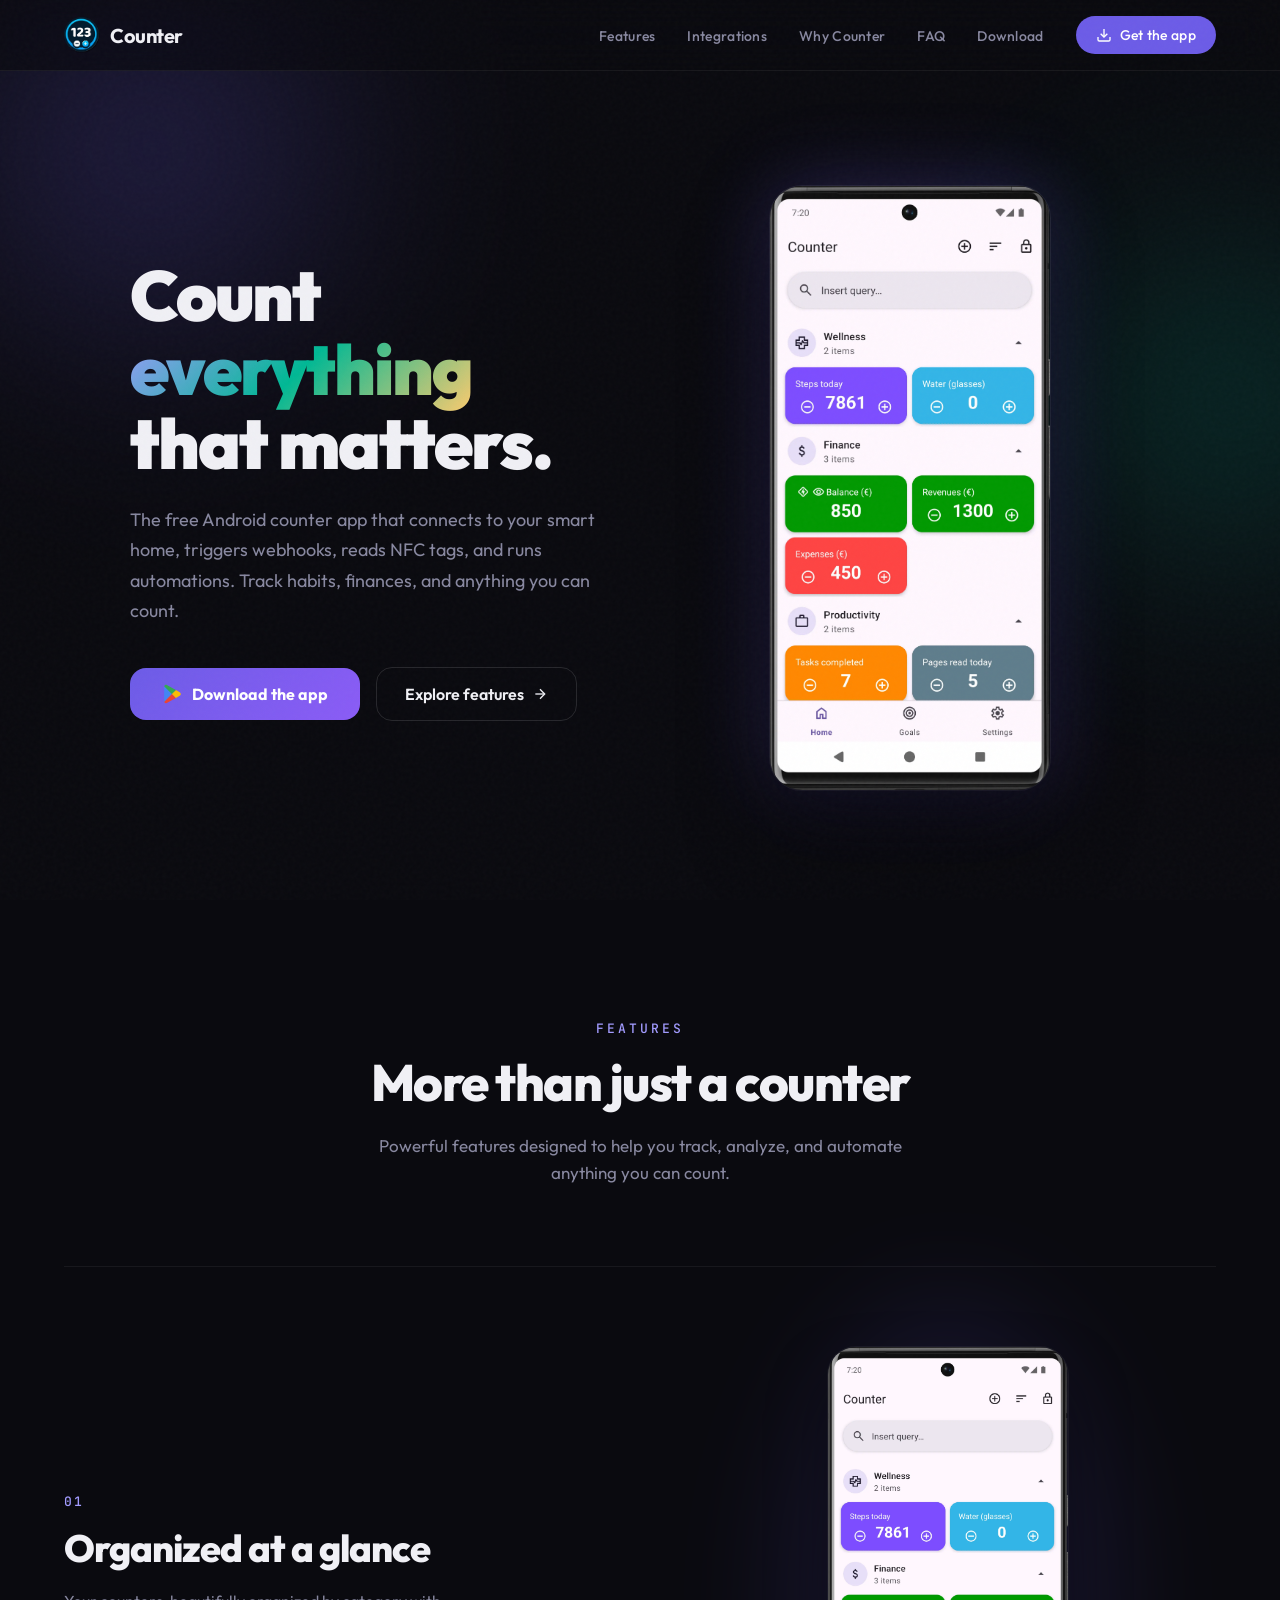
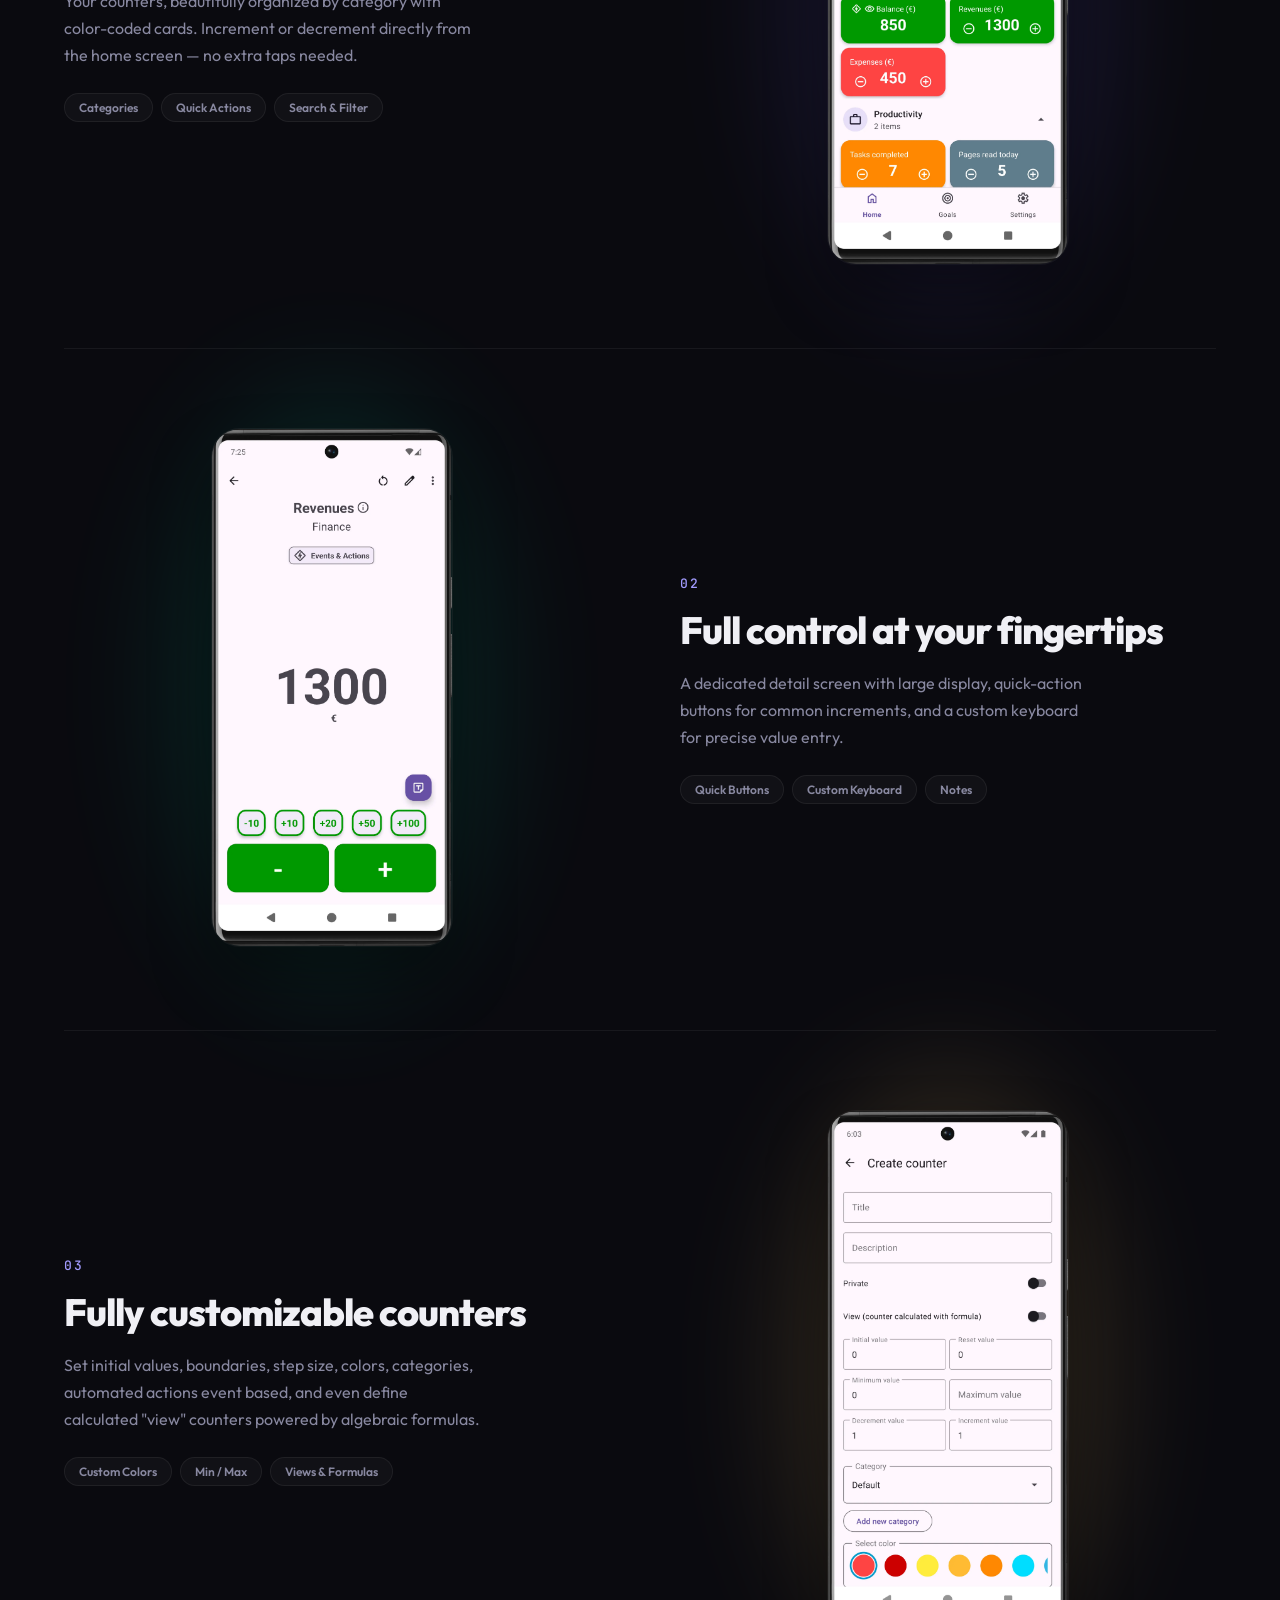
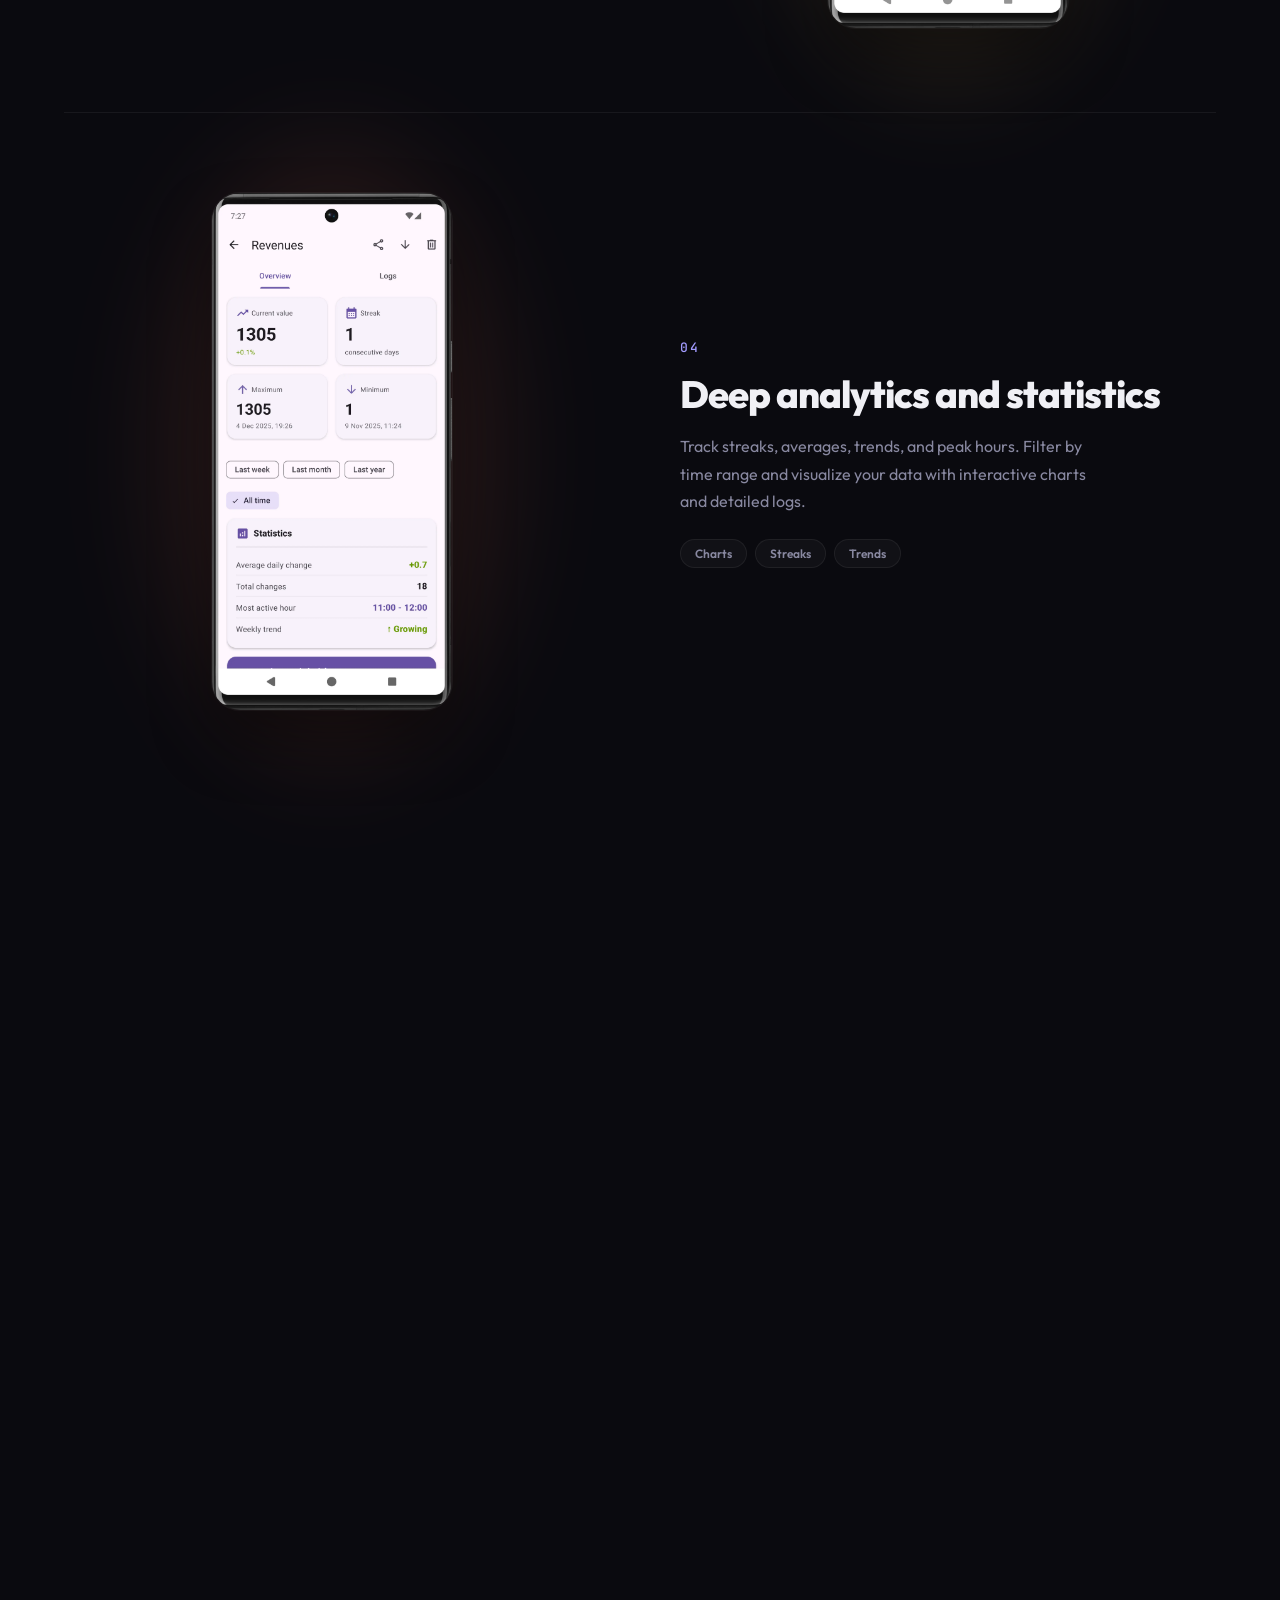
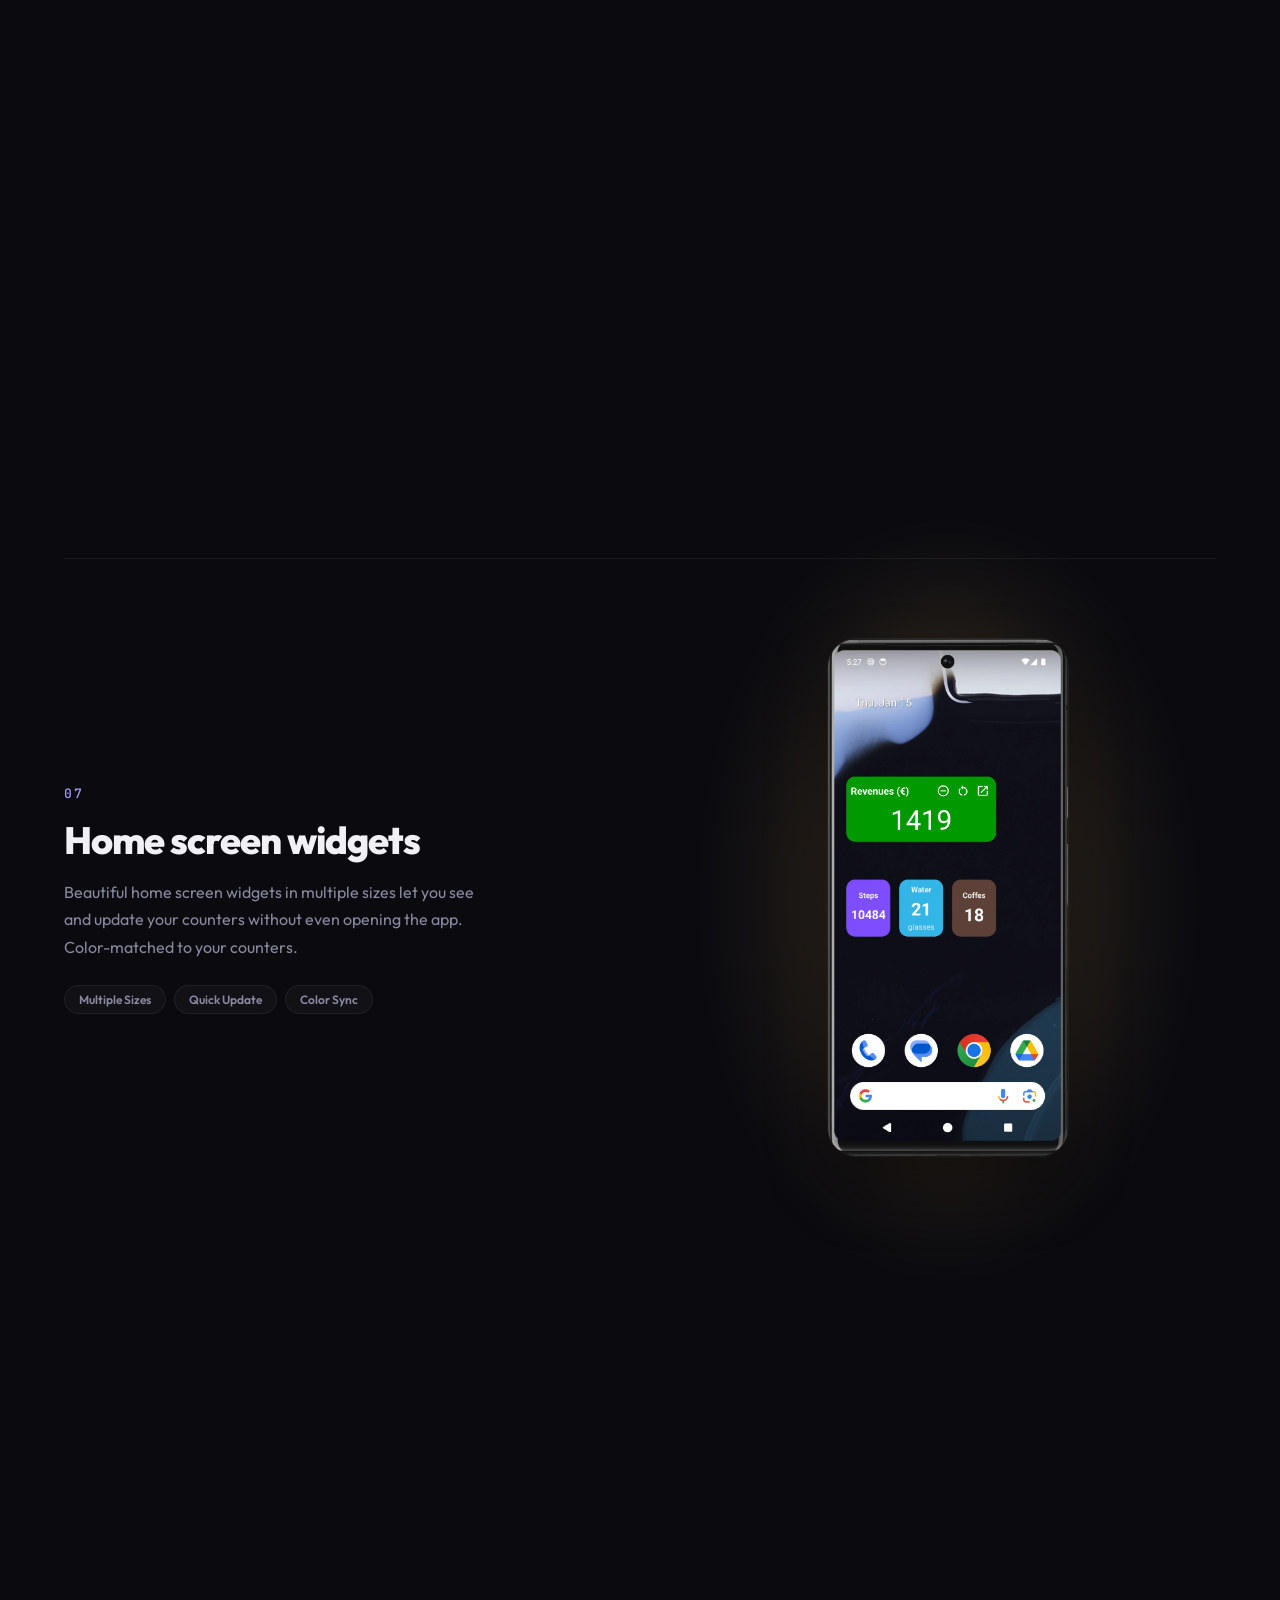
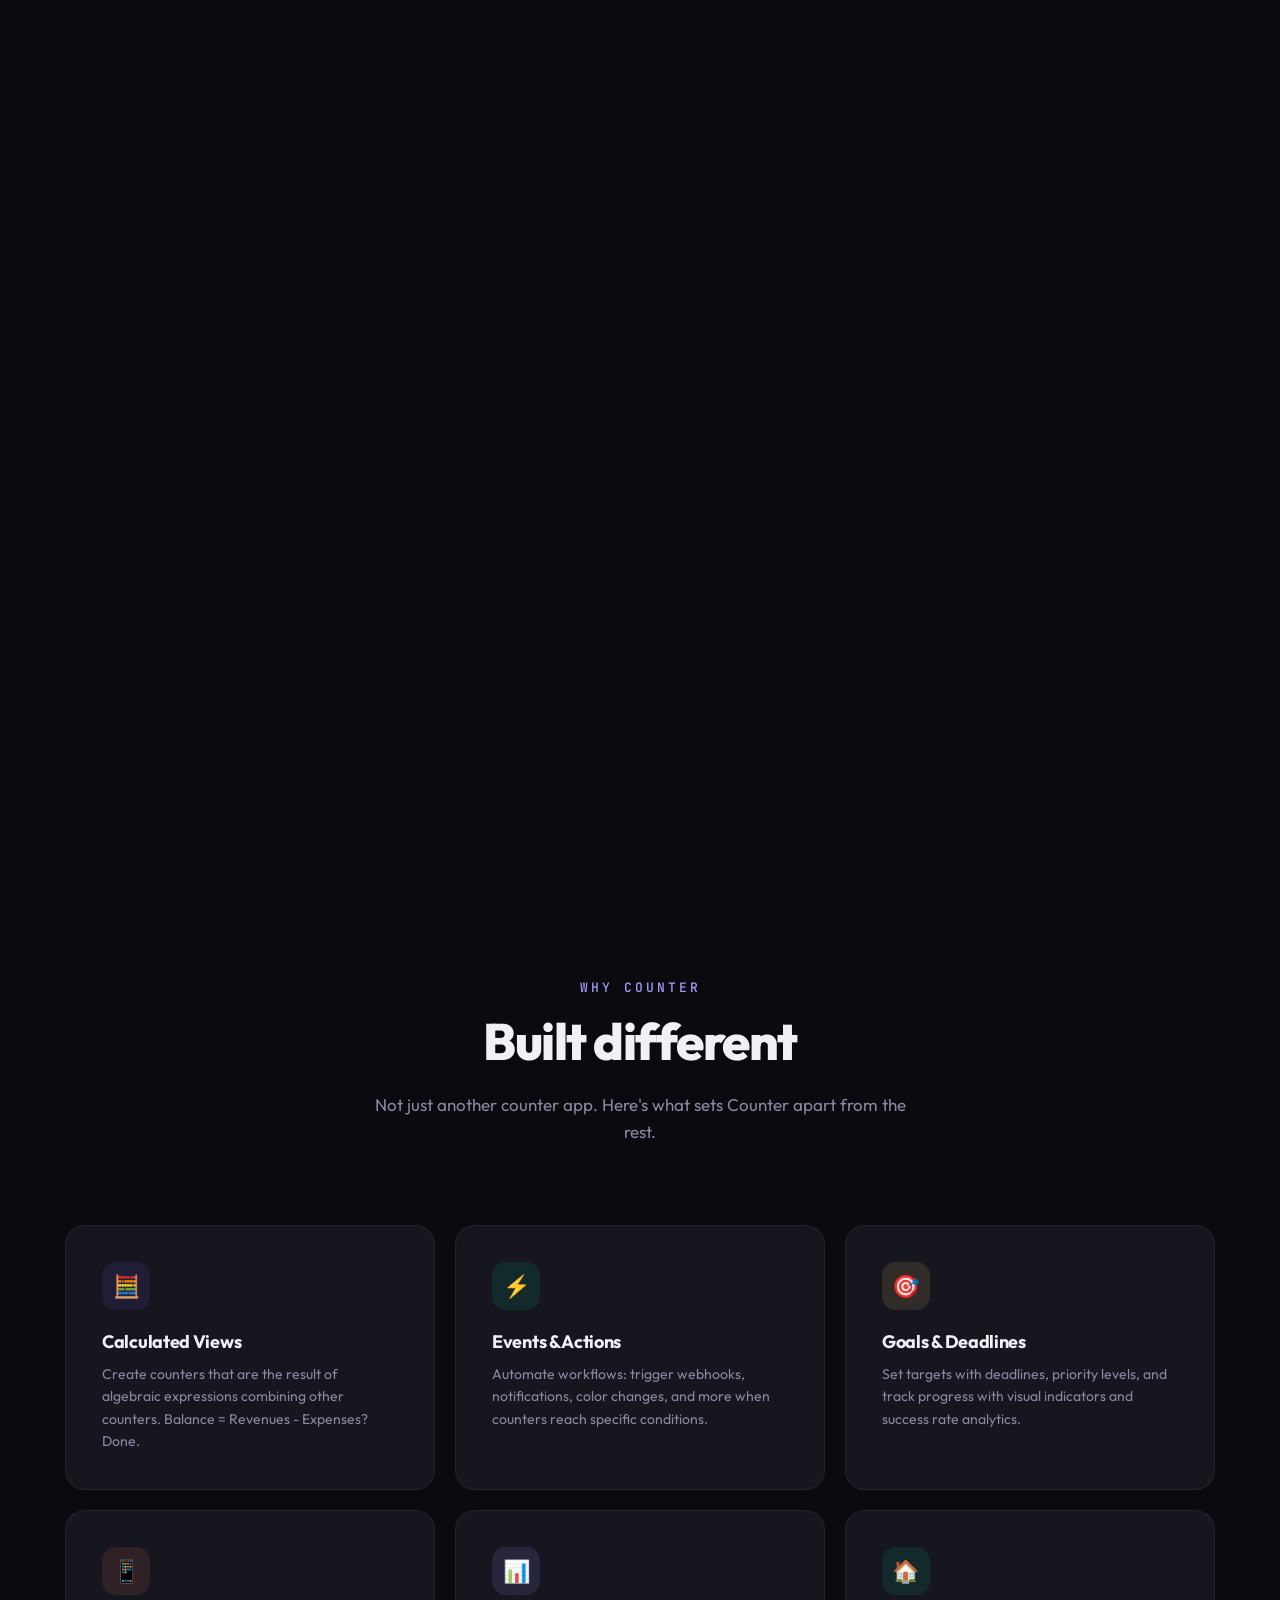
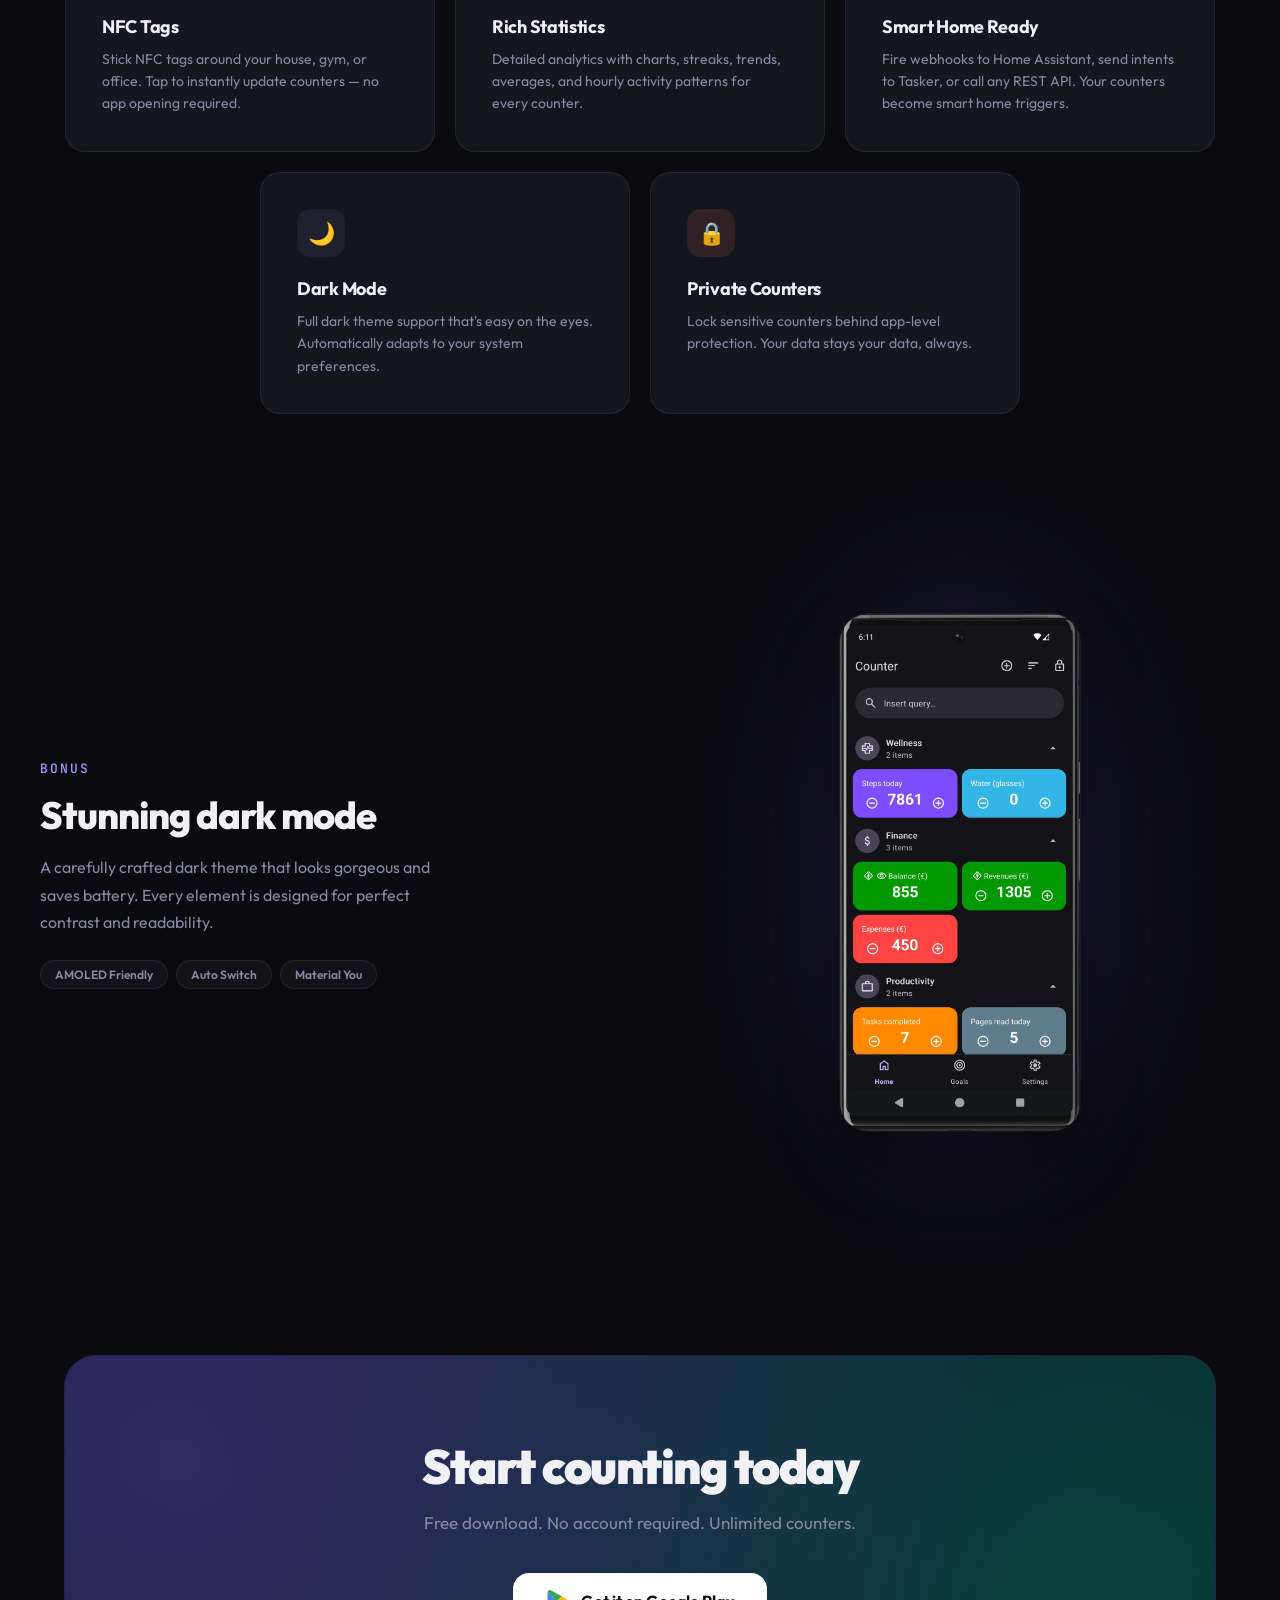
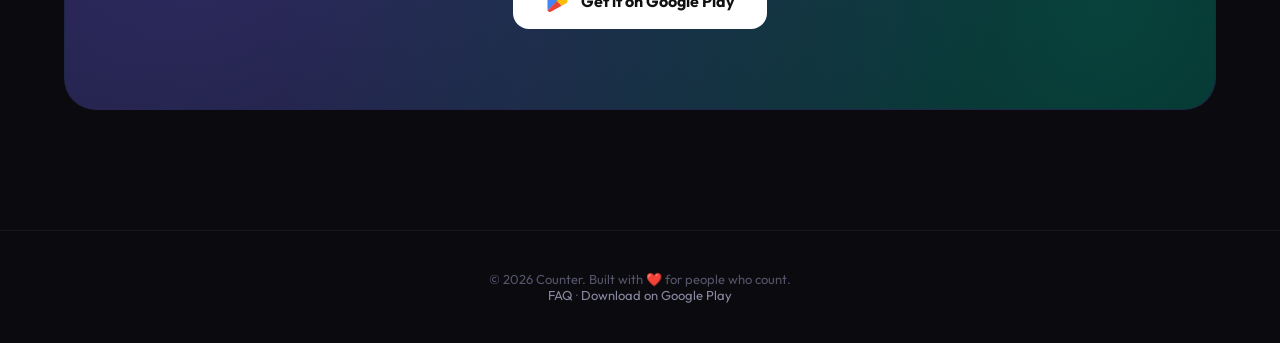
==== index.html @ 571ee19a "Ottimizzazione SEO sito" ====
<!DOCTYPE html>
<html lang="en">
<head>
<meta charset="UTF-8">
<meta name="viewport" content="width=device-width, initial-scale=1.0">
<meta name="robots" content="index, follow, max-image-preview:large">
<meta name="theme-color" content="#0a0a0f">
<meta name="author" content="CounterAutomate">
<title>Counter App — Track Habits, Goals & Finances with Smart Automations | Android</title>
<meta name="description" content="Free Android counter app (tally counter) with webhooks, NFC tags, Tasker integration, Home Assistant support, automated actions, calculated views, goal tracking, and statistics. Track habits, finances, and anything you can count.">
<meta name="keywords" content="counter app, tally counter, habit tracker, goal tracker android, counter with automations, webhook counter, NFC counter, tasker counter, home assistant counter, calculated counter, android widget counter, free counter app, smart home counter">

<!-- Canonical URL — SOSTITUISCI con il tuo URL reale -->
<link rel="canonical" href="https://counterautomate.com/">

<!-- Open Graph (WhatsApp, Facebook, LinkedIn) -->
<meta property="og:type" content="website">
<meta property="og:title" content="Counter — Track Everything That Matters">
<meta property="og:description" content="The smartest free counter app for Android. Automate actions, track goals, analyze trends, and manage counters with calculated views and widgets.">
<meta property="og:image" content="https://counterautomate.com/img/og-image.webp">
<meta property="og:image:width" content="1024">
<meta property="og:image:height" content="500">
<meta property="og:image:alt" content="Counter app screens showing counters, automations, and statistics on Android">
<meta property="og:url" content="https://counterautomate.com/">
<meta property="og:site_name" content="Counter App">

<!-- Twitter Card -->
<meta name="twitter:card" content="summary_large_image">
<meta name="twitter:title" content="Counter — Track Everything That Matters">
<meta name="twitter:description" content="Free Android counter app with automations, goals, statistics, webhooks, and home screen widgets.">
<meta name="twitter:image" content="https://counterautomate.com/img/og-image.webp">
<meta name="twitter:image:alt" content="Counter app screens showing counters, automations, and statistics on Android">

<!-- JSON-LD Structured Data -->
<script type="application/ld+json">
{
  "@context": "https://schema.org",
  "@type": "SoftwareApplication",
  "name": "Counter",
  "operatingSystem": "Android",
  "applicationCategory": "UtilitiesApplication",
  "offers": {
    "@type": "Offer",
    "price": "0",
    "priceCurrency": "EUR"
  },
  "description": "Smart counter app for Android with automated actions, calculated views, goal tracking, statistics, webhooks, and home screen widgets.",
  "url": "https://counterautomate.com/",
  "downloadUrl": "https://play.google.com/store/apps/details?id=com.zipangulu.counter",
  "screenshot": "https://counterautomate.com/img/home.webp",
  "featureList": "Automated Events & Actions, Calculated Counter Views, Goal Tracking, Statistics & Charts, Home Screen Widgets, Dark Mode, Webhooks, Categories",
  "publisher": { "@id": "https://counterautomate.com/#organization" },
  "aggregateRating": {
    "@type": "AggregateRating",
    "ratingValue": "3.8",
    "ratingCount": "23",
    "bestRating": "5",
    "worstRating": "1"
  }
}
</script>

<!-- JSON-LD: Organization & WebSite -->
<script type="application/ld+json">
{
  "@context": "https://schema.org",
  "@graph": [
    {
      "@type": "Organization",
      "@id": "https://counterautomate.com/#organization",
      "name": "CounterAutomate",
      "url": "https://counterautomate.com/",
      "logo": "https://counterautomate.com/img/logo.webp",
      "sameAs": "https://play.google.com/store/apps/details?id=com.zipangulu.counter"
    },
    {
      "@type": "WebSite",
      "@id": "https://counterautomate.com/#website",
      "url": "https://counterautomate.com/",
      "name": "Counter — Smart Counter App for Android",
      "publisher": { "@id": "https://counterautomate.com/#organization" }
    }
  ]
}
</script>

<link rel="icon" type="image/png" sizes="32x32" href="img/logo.webp">
<link rel="apple-touch-icon" href="img/logo.webp">
<link rel="preconnect" href="https://fonts.googleapis.com">
<link rel="preconnect" href="https://fonts.gstatic.com" crossorigin>
<link href="https://fonts.googleapis.com/css2?family=Outfit:wght@300;400;500;600;700;800;900&family=JetBrains+Mono:wght@400;500&display=swap" rel="stylesheet">
<style>
/* ===== RESET & VARIABLES ===== */
*, *::before, *::after { margin: 0; padding: 0; box-sizing: border-box; }

:root {
  --bg-primary: #0a0a0f;
  --bg-secondary: #111118;
  --bg-card: #16161f;
  --bg-card-hover: #1c1c28;
  --accent: #6C5CE7;
  --accent-light: #a29bfe;
  --accent-glow: rgba(108, 92, 231, 0.3);
  --green: #00b894;
  --green-glow: rgba(0, 184, 148, 0.25);
  --orange: #fdcb6e;
  --red: #e17055;
  --text-primary: #f0f0f5;
  --text-secondary: #8888a0;
  --text-muted: #55556a;
  --border: rgba(255,255,255,0.06);
  --radius: 20px;
  --radius-sm: 12px;
  --font: 'Outfit', sans-serif;
  --mono: 'JetBrains Mono', monospace;
}

html { scroll-behavior: smooth; }

body {
  font-family: var(--font);
  background: var(--bg-primary);
  color: var(--text-primary);
  overflow-x: hidden;
  -webkit-font-smoothing: antialiased;
}

/* ===== NOISE OVERLAY ===== */
body::before {
  content: '';
  position: fixed;
  inset: 0;
  z-index: 9999;
  pointer-events: none;
  opacity: 0.025;
  background-image: url("data:image/svg+xml,%3Csvg viewBox='0 0 256 256' xmlns='http://www.w3.org/2000/svg'%3E%3Cfilter id='noise'%3E%3CfeTurbulence type='fractalNoise' baseFrequency='0.9' numOctaves='4' stitchTiles='stitch'/%3E%3C/filter%3E%3Crect width='100%25' height='100%25' filter='url(%23noise)'/%3E%3C/svg%3E");
}

/* ===== UTILITY ===== */
.container {
  max-width: 1200px;
  margin: 0 auto;
  padding: 0 24px;
}

/* ===== ANIMATED GRADIENT ORB ===== */
.orb {
  position: absolute;
  border-radius: 50%;
  filter: blur(120px);
  opacity: 0.4;
  pointer-events: none;
  animation: orbFloat 12s ease-in-out infinite;
}

.orb-1 {
  width: 500px; height: 500px;
  background: radial-gradient(circle, var(--accent) 0%, transparent 70%);
  top: -100px; left: -100px;
}

.orb-2 {
  width: 400px; height: 400px;
  background: radial-gradient(circle, var(--green) 0%, transparent 70%);
  top: 200px; right: -150px;
  animation-delay: -4s;
}

.orb-3 {
  width: 350px; height: 350px;
  background: radial-gradient(circle, var(--orange) 0%, transparent 70%);
  bottom: -100px; left: 30%;
  animation-delay: -8s;
}

@keyframes orbFloat {
  0%, 100% { transform: translate(0, 0) scale(1); }
  33% { transform: translate(30px, -40px) scale(1.05); }
  66% { transform: translate(-20px, 20px) scale(0.95); }
}

/* ===== NAV ===== */
nav {
  position: fixed;
  top: 0; left: 0; right: 0;
  z-index: 1000;
  padding: 16px 0;
  backdrop-filter: blur(20px) saturate(1.5);
  -webkit-backdrop-filter: blur(20px) saturate(1.5);
  background: rgba(10, 10, 15, 0.7);
  border-bottom: 1px solid var(--border);
  transition: all 0.3s;
}

nav .container {
  display: flex;
  align-items: center;
  justify-content: space-between;
}

.nav-logo {
  display: flex;
  align-items: center;
  gap: 10px;
  text-decoration: none;
  color: var(--text-primary);
}

.nav-logo-img {
  width: 36px;
  height: 36px;
  border-radius: 10px;
  object-fit: contain;
}

.nav-logo span {
  font-weight: 700;
  font-size: 20px;
  letter-spacing: -0.5px;
}

.nav-links {
  display: flex;
  align-items: center;
  gap: 32px;
  list-style: none;
}

.nav-links a {
  color: var(--text-secondary);
  text-decoration: none;
  font-size: 14px;
  font-weight: 500;
  transition: color 0.2s;
  letter-spacing: 0.3px;
}

.nav-links a:hover { color: var(--text-primary); }

.btn-download-nav {
  display: inline-flex;
  align-items: center;
  gap: 8px;
  background: var(--accent);
  color: white !important;
  padding: 10px 20px;
  border-radius: 50px;
  text-decoration: none;
  font-weight: 600;
  font-size: 14px;
  transition: all 0.3s;
  border: none;
  cursor: pointer;
}

.btn-download-nav:hover {
  background: var(--accent-light);
  transform: translateY(-1px);
  box-shadow: 0 8px 30px var(--accent-glow);
}

.hamburger {
  display: none;
  flex-direction: column;
  gap: 5px;
  cursor: pointer;
  background: none;
  border: none;
  padding: 4px;
}

.hamburger span {
  width: 24px; height: 2px;
  background: var(--text-primary);
  border-radius: 2px;
  transition: all 0.3s;
}

/* ===== HERO ===== */
.hero {
  position: relative;
  min-height: 100vh;
  display: flex;
  align-items: center;
  padding-top: 80px;
  overflow: hidden;
}

.hero-grid {
  display: grid;
  grid-template-columns: 1fr 1fr;
  gap: 60px;
  align-items: center;
}

.hero-content {
  position: relative;
  z-index: 2;
}

@keyframes pulse {
  0%, 100% { opacity: 1; }
  50% { opacity: 0.4; }
}

.hero h1 {
  font-size: clamp(42px, 5.5vw, 72px);
  font-weight: 900;
  line-height: 1.05;
  letter-spacing: -2px;
  margin-bottom: 24px;
  animation: fadeUp 0.8s ease-out 0.1s both;
}

.hero h1 .gradient-text {
  background: linear-gradient(135deg, var(--accent-light), var(--green), var(--orange));
  -webkit-background-clip: text;
  -webkit-text-fill-color: transparent;
  background-clip: text;
}

.hero p {
  font-size: 18px;
  line-height: 1.7;
  color: var(--text-secondary);
  max-width: 480px;
  margin-bottom: 40px;
  animation: fadeUp 0.8s ease-out 0.2s both;
}

.hero-actions {
  display: flex;
  gap: 16px;
  align-items: center;
  animation: fadeUp 0.8s ease-out 0.3s both;
}

.btn-primary {
  display: inline-flex;
  align-items: center;
  gap: 10px;
  padding: 16px 32px;
  background: linear-gradient(135deg, var(--accent), #8b5cf6);
  color: white;
  border-radius: 16px;
  text-decoration: none;
  font-weight: 700;
  font-size: 16px;
  transition: all 0.3s;
  border: none;
  cursor: pointer;
  position: relative;
  overflow: hidden;
}

.btn-primary::after {
  content: '';
  position: absolute;
  inset: 0;
  background: linear-gradient(135deg, transparent, rgba(255,255,255,0.15));
  opacity: 0;
  transition: opacity 0.3s;
}

.btn-primary:hover::after { opacity: 1; }

.btn-primary:hover {
  transform: translateY(-2px);
  box-shadow: 0 12px 40px var(--accent-glow);
}

.btn-secondary {
  display: inline-flex;
  align-items: center;
  gap: 8px;
  padding: 16px 28px;
  background: transparent;
  color: var(--text-primary);
  border: 1px solid rgba(255,255,255,0.12);
  border-radius: 16px;
  text-decoration: none;
  font-weight: 600;
  font-size: 16px;
  transition: all 0.3s;
}

.btn-secondary:hover {
  border-color: var(--accent);
  background: rgba(108, 92, 231, 0.06);
}

.hero-phone {
  position: relative;
  z-index: 2;
  display: flex;
  justify-content: center;
  animation: fadeUp 1s ease-out 0.4s both;
}

.phone-mockup {
  position: relative;
  width: 280px;
}

.phone-mockup img {
  width: 100%;
  border-radius: 32px;
  box-shadow:
    0 40px 80px rgba(0,0,0,0.5),
    0 0 0 1px rgba(255,255,255,0.08),
    0 0 80px var(--accent-glow);
}

.phone-float {
  animation: phoneFloat 6s ease-in-out infinite;
}

@keyframes phoneFloat {
  0%, 100% { transform: translateY(0); }
  50% { transform: translateY(-16px); }
}

@keyframes fadeUp {
  from { opacity: 0; transform: translateY(30px); }
  to { opacity: 1; transform: translateY(0); }
}

/* ===== FEATURES CAROUSEL ===== */
.features {
  padding: 120px 0;
  position: relative;
}

.section-header {
  text-align: center;
  margin-bottom: 80px;
}

.section-label {
  font-family: var(--mono);
  font-size: 13px;
  font-weight: 500;
  color: var(--accent-light);
  text-transform: uppercase;
  letter-spacing: 3px;
  margin-bottom: 16px;
  display: block;
}

.section-title {
  font-size: clamp(32px, 4vw, 52px);
  font-weight: 800;
  letter-spacing: -1.5px;
  line-height: 1.15;
  margin-bottom: 20px;
}

.section-subtitle {
  font-size: 17px;
  color: var(--text-secondary);
  max-width: 560px;
  margin: 0 auto;
  line-height: 1.6;
}

/* Feature Showcase */
.feature-showcase {
  display: flex;
  flex-direction: column;
  gap: 0;
}

.feature-item {
  display: grid;
  grid-template-columns: 1fr 1fr;
  gap: 80px;
  align-items: center;
  padding: 80px 0;
  border-top: 1px solid var(--border);
  opacity: 0;
  transform: translateY(40px);
  transition: all 0.7s cubic-bezier(0.16, 1, 0.3, 1);
}

.feature-item.visible {
  opacity: 1;
  transform: translateY(0);
}

.feature-item:nth-child(even) .feature-visual {
  order: -1;
}

.feature-number {
  font-family: var(--mono);
  font-size: 13px;
  color: var(--accent-light);
  font-weight: 500;
  margin-bottom: 16px;
  letter-spacing: 2px;
}

.feature-title {
  font-size: clamp(26px, 3vw, 38px);
  font-weight: 800;
  letter-spacing: -1px;
  margin-bottom: 16px;
  line-height: 1.2;
}

.feature-desc {
  font-size: 16px;
  color: var(--text-secondary);
  line-height: 1.7;
  margin-bottom: 24px;
  max-width: 420px;
}

.feature-tags {
  display: flex;
  flex-wrap: wrap;
  gap: 8px;
}

.feature-tag {
  padding: 6px 14px;
  border-radius: 50px;
  font-size: 12px;
  font-weight: 600;
  border: 1px solid var(--border);
  color: var(--text-secondary);
  background: rgba(255,255,255,0.03);
}

.feature-visual {
  display: flex;
  justify-content: center;
  align-items: center;
  position: relative;
}

.feature-phone {
  width: 240px;
  position: relative;
}

.feature-phone img {
  width: 100%;
  border-radius: 28px;
  box-shadow:
    0 30px 60px rgba(0,0,0,0.4),
    0 0 0 1px rgba(255,255,255,0.06);
  transition: transform 0.5s cubic-bezier(0.16, 1, 0.3, 1);
}

.feature-item:hover .feature-phone img {
  transform: scale(1.03);
}

.feature-phone::before {
  content: '';
  position: absolute;
  inset: -40px;
  border-radius: 50%;
  filter: blur(60px);
  opacity: 0.15;
  z-index: -1;
  transition: opacity 0.5s;
}

.feature-item:hover .feature-phone::before { opacity: 0.25; }

.feature-item:nth-child(1) .feature-phone::before { background: var(--accent); }
.feature-item:nth-child(2) .feature-phone::before { background: var(--green); }
.feature-item:nth-child(3) .feature-phone::before { background: var(--orange); }
.feature-item:nth-child(4) .feature-phone::before { background: var(--red); }
.feature-item:nth-child(5) .feature-phone::before { background: var(--accent-light); }
.feature-item:nth-child(6) .feature-phone::before { background: var(--green); }
.feature-item:nth-child(7) .feature-phone::before { background: var(--orange); }

/* ===== HIGHLIGHTS (mini cards) ===== */
.highlights {
  padding: 100px 0;
  position: relative;
}

.highlights-grid {
  display: flex;
  flex-wrap: wrap;
  justify-content: center;
  gap: 20px;
}

.highlight-card {
  flex: 0 1 calc(33.333% - 14px);
  min-width: 280px;
}

.highlight-card {
  background: var(--bg-card);
  border: 1px solid var(--border);
  border-radius: var(--radius);
  padding: 36px;
  transition: all 0.4s cubic-bezier(0.16, 1, 0.3, 1);
  position: relative;
  overflow: hidden;
}

.highlight-card::before {
  content: '';
  position: absolute;
  top: 0; left: 0; right: 0;
  height: 3px;
  border-radius: var(--radius) var(--radius) 0 0;
  opacity: 0;
  transition: opacity 0.3s;
}

.highlight-card:hover::before { opacity: 1; }
.highlight-card:nth-child(1)::before { background: var(--accent); }
.highlight-card:nth-child(2)::before { background: var(--green); }
.highlight-card:nth-child(3)::before { background: var(--orange); }
.highlight-card:nth-child(4)::before { background: var(--red); }
.highlight-card:nth-child(5)::before { background: var(--accent-light); }
.highlight-card:nth-child(6)::before { background: var(--green); }
.highlight-card:nth-child(7)::before { background: #636e8a; }
.highlight-card:nth-child(8)::before { background: var(--red); }

.highlight-card:hover {
  background: var(--bg-card-hover);
  transform: translateY(-4px);
  border-color: rgba(255,255,255,0.1);
}

.highlight-icon {
  width: 48px; height: 48px;
  border-radius: 14px;
  display: flex;
  align-items: center;
  justify-content: center;
  font-size: 22px;
  margin-bottom: 20px;
}

.highlight-card:nth-child(1) .highlight-icon { background: rgba(108,92,231,0.12); }
.highlight-card:nth-child(2) .highlight-icon { background: rgba(0,184,148,0.12); }
.highlight-card:nth-child(3) .highlight-icon { background: rgba(253,203,110,0.12); }
.highlight-card:nth-child(4) .highlight-icon { background: rgba(225,112,85,0.12); }
.highlight-card:nth-child(5) .highlight-icon { background: rgba(162,155,254,0.12); }
.highlight-card:nth-child(6) .highlight-icon { background: rgba(0,184,148,0.12); }
.highlight-card:nth-child(7) .highlight-icon { background: rgba(99,110,138,0.12); }
.highlight-card:nth-child(8) .highlight-icon { background: rgba(225,112,85,0.12); }

.highlight-card h3 {
  font-size: 18px;
  font-weight: 700;
  margin-bottom: 10px;
  letter-spacing: -0.3px;
}

.highlight-card p {
  font-size: 14px;
  color: var(--text-secondary);
  line-height: 1.6;
}

/* ===== INTEGRATIONS ===== */
.integrations {
  padding: 120px 0;
  position: relative;
}

.integrations-grid {
  display: grid;
  grid-template-columns: repeat(2, 1fr);
  gap: 20px;
}

.integration-card {
  background: var(--bg-card);
  border: 1px solid var(--border);
  border-radius: var(--radius);
  padding: 40px;
  transition: all 0.4s cubic-bezier(0.16, 1, 0.3, 1);
  position: relative;
  overflow: hidden;
}

.integration-card::before {
  content: '';
  position: absolute;
  top: 0; left: 0; right: 0;
  height: 3px;
  border-radius: var(--radius) var(--radius) 0 0;
  opacity: 0;
  transition: opacity 0.3s;
}

.integration-card:hover::before { opacity: 1; }
.integration-card:nth-child(1)::before { background: var(--accent); }
.integration-card:nth-child(2)::before { background: var(--green); }
.integration-card:nth-child(3)::before { background: var(--orange); }
.integration-card:nth-child(4)::before { background: #0088cc; }

.integration-card:hover {
  background: var(--bg-card-hover);
  transform: translateY(-4px);
  border-color: rgba(255,255,255,0.1);
}

.integration-icon {
  width: 56px; height: 56px;
  border-radius: 16px;
  display: flex;
  align-items: center;
  justify-content: center;
  margin-bottom: 20px;
}

.integration-card:nth-child(1) .integration-icon { background: rgba(108,92,231,0.12); color: var(--accent-light); }
.integration-card:nth-child(2) .integration-icon { background: rgba(0,184,148,0.12); color: var(--green); }
.integration-card:nth-child(3) .integration-icon { background: rgba(253,203,110,0.12); color: var(--orange); }
.integration-card:nth-child(4) .integration-icon { background: rgba(0,136,204,0.12); color: #0088cc; }

.integration-card h3 {
  font-size: 20px;
  font-weight: 700;
  margin-bottom: 12px;
  letter-spacing: -0.3px;
}

.integration-card p {
  font-size: 14px;
  color: var(--text-secondary);
  line-height: 1.7;
  margin-bottom: 16px;
}

.integration-tags {
  display: flex;
  flex-wrap: wrap;
  gap: 6px;
}

.integration-tag {
  padding: 4px 10px;
  border-radius: 50px;
  font-size: 11px;
  font-weight: 600;
  border: 1px solid var(--border);
  color: var(--text-muted);
  background: rgba(255,255,255,0.03);
}

/* ===== CTA ===== */
.cta {
  padding: 120px 0;
  position: relative;
}

.cta-box {
  position: relative;
  padding: 80px;
  border-radius: 32px;
  text-align: center;
  overflow: hidden;
  background: linear-gradient(135deg, rgba(108,92,231,0.15), rgba(0,184,148,0.1));
  border: 1px solid rgba(108,92,231,0.2);
}

.cta-box::before {
  content: '';
  position: absolute;
  top: -50%; left: -50%;
  width: 200%; height: 200%;
  background: radial-gradient(circle at 30% 40%, var(--accent-glow), transparent 50%),
              radial-gradient(circle at 70% 60%, var(--green-glow), transparent 50%);
  animation: ctaGlow 8s ease-in-out infinite;
  pointer-events: none;
}

@keyframes ctaGlow {
  0%, 100% { transform: rotate(0deg); }
  50% { transform: rotate(180deg); }
}

.cta-box h2 {
  font-size: clamp(32px, 4vw, 48px);
  font-weight: 900;
  letter-spacing: -1.5px;
  margin-bottom: 16px;
  position: relative;
  z-index: 1;
}

.cta-box p {
  font-size: 17px;
  color: var(--text-secondary);
  margin-bottom: 40px;
  position: relative;
  z-index: 1;
}

.cta-buttons {
  display: flex;
  justify-content: center;
  gap: 16px;
  position: relative;
  z-index: 1;
}

.btn-google-play {
  display: inline-flex;
  align-items: center;
  gap: 12px;
  padding: 16px 32px;
  background: white;
  color: #111;
  border-radius: 16px;
  text-decoration: none;
  font-weight: 700;
  font-size: 16px;
  transition: all 0.3s;
}

.btn-google-play:hover {
  transform: translateY(-2px);
  box-shadow: 0 12px 40px rgba(255,255,255,0.15);
}

.btn-google-play svg {
  width: 24px; height: 24px;
}

/* ===== FOOTER ===== */
footer {
  padding: 40px 0;
  border-top: 1px solid var(--border);
  text-align: center;
}

footer p {
  color: var(--text-muted);
  font-size: 13px;
}

footer a {
  color: var(--text-secondary);
  text-decoration: none;
  transition: color 0.2s;
}

footer a:hover { color: var(--accent-light); }

/* ===== MOBILE ===== */
@media (max-width: 900px) {
  .hero-grid {
    grid-template-columns: 1fr;
    text-align: center;
    gap: 40px;
  }

  .hero p { margin: 0 auto 32px; }
  .hero-actions { justify-content: center; flex-wrap: wrap; }
  .hero-phone { order: -1; }
  .phone-mockup { width: 220px; }

  .feature-item {
    grid-template-columns: 1fr;
    gap: 40px;
    text-align: center;
    padding: 60px 0;
  }

  .feature-item:nth-child(even) .feature-visual { order: 0; }
  .feature-visual { order: -1 !important; }
  .feature-desc { margin: 0 auto 24px; }
  .feature-tags { justify-content: center; }
  .feature-phone { width: 200px; }

  .integrations-grid { grid-template-columns: 1fr; }
  .integration-card { padding: 28px; }

  .highlights-grid { flex-direction: column; }
  .highlight-card { flex: 1 1 100%; min-width: 0; }

  .cta-box { padding: 48px 24px; }
  .cta-buttons { flex-direction: column; align-items: center; }

  .nav-links { display: none; }
  .hamburger { display: flex; }

  nav.open .nav-links {
    display: flex;
    flex-direction: column;
    position: absolute;
    top: 100%;
    left: 0; right: 0;
    background: rgba(10,10,15,0.95);
    backdrop-filter: blur(20px);
    padding: 24px;
    gap: 20px;
    border-bottom: 1px solid var(--border);
  }
}

@media (max-width: 600px) {
  .hero h1 { letter-spacing: -1px; }
  .highlights-grid { gap: 12px; }
  .highlight-card { padding: 24px; }
}

/* ===== SCROLL REVEAL (JS hook) ===== */
.reveal {
  opacity: 0;
  transform: translateY(30px);
  transition: all 0.7s cubic-bezier(0.16, 1, 0.3, 1);
}

.reveal.visible {
  opacity: 1;
  transform: translateY(0);
}
</style>
<script async src="https://www.googletagmanager.com/gtag/js?id=G-2BK2MG308F"></script>
  <script>
  window.dataLayer = window.dataLayer || [];
  function gtag(){dataLayer.push(arguments);}
  gtag('js', new Date());

  gtag('config', 'G-2BK2MG308F');
</script>
</head>
<body>

<!-- NAV -->
<header>
<nav id="nav" aria-label="Main navigation">
  <div class="container">
    <a href="#" class="nav-logo">
      <img src="img/logo.webp" alt="Counter Logo" class="nav-logo-img">
      <span>Counter</span>
    </a>
    <ul class="nav-links" id="navLinks">
      <li><a href="#features">Features</a></li>
      <li><a href="#integrations">Integrations</a></li>
      <li><a href="#highlights">Why Counter</a></li>
      <li><a href="faq.html">FAQ</a></li>
      <li><a href="#download">Download</a></li>
      <li>
        <a href="https://play.google.com/store/apps/details?id=com.zipangulu.counter" class="btn-download-nav" target="_blank" rel="noopener">
          <svg width="16" height="16" fill="none" stroke="currentColor" stroke-width="2" viewBox="0 0 24 24"><path d="M21 15v4a2 2 0 0 1-2 2H5a2 2 0 0 1-2-2v-4"/><polyline points="7 10 12 15 17 10"/><line x1="12" y1="15" x2="12" y2="3"/></svg>
          Get the app
        </a>
      </li>
    </ul>
    <button class="hamburger" id="hamburger" aria-label="Menu">
      <span></span><span></span><span></span>
    </button>
  </div>
</nav>
</header>

<main>

<!-- HERO -->
<section class="hero" aria-label="Hero">
  <div class="orb orb-1" aria-hidden="true"></div>
  <div class="orb orb-2" aria-hidden="true"></div>
  <div class="container">
    <div class="hero-grid">
      <div class="hero-content">
        <h1>
          Count<br>
          <span class="gradient-text">everything</span><br>
          that matters.
        </h1>
        <p>
          The free Android counter app that connects to your smart home, triggers webhooks, reads NFC tags, and runs automations. Track habits, finances, and anything you can count.
        </p>
        <div class="hero-actions">
          <a href="https://play.google.com/store/apps/details?id=com.zipangulu.counter" class="btn-primary" target="_blank" rel="noopener">
            <svg width="20" height="20" aria-hidden="true" viewBox="0 0 40 40" xmlns="http://www.w3.org/2000/svg"><path fill="none" d="M0,0h40v40H0V0z"></path><g><path d="M19.7,19.2L4.3,35.3c0,0,0,0,0,0c0.5,1.7,2.1,3,4,3c0.8,0,1.5-0.2,2.1-0.6l0,0l17.4-9.9L19.7,19.2z" fill="#EA4335"></path><path d="M35.3,16.4L35.3,16.4l-7.5-4.3l-8.4,7.4l8.5,8.3l7.5-4.2c1.3-0.7,2.2-2.1,2.2-3.6C37.5,18.5,36.6,17.1,35.3,16.4z" fill="#FBBC04"></path><path d="M4.3,4.7C4.2,5,4.2,5.4,4.2,5.8v28.5c0,0.4,0,0.7,0.1,1.1l16-15.7L4.3,4.7z" fill="#4285F4"></path><path d="M19.8,20l8-7.9L10.5,2.3C9.9,1.9,9.1,1.7,8.3,1.7c-1.9,0-3.6,1.3-4,3c0,0,0,0,0,0L19.8,20z" fill="#34A853"></path></g></svg>
            Download the app
          </a>
          <a href="#features" class="btn-secondary">
            Explore features
            <svg width="16" height="16" fill="none" stroke="currentColor" stroke-width="2" viewBox="0 0 24 24"><line x1="5" y1="12" x2="19" y2="12"/><polyline points="12 5 19 12 12 19"/></svg>
          </a>
        </div>
      </div>
      <div class="hero-phone">
        <div class="phone-mockup phone-float">
          <img src="img/home.webp" alt="Counter app home screen showing categorized counters for wellness, finance, and productivity tracking on Android" loading="eager">
        </div>
      </div>
    </div>
  </div>
</section>

<!-- FEATURES -->
<section class="features" id="features" aria-label="Features">
  <div class="container">
    <div class="section-header reveal">
      <span class="section-label">Features</span>
      <h2 class="section-title">More than just a counter</h2>
      <p class="section-subtitle">Powerful features designed to help you track, analyze, and automate anything you can count.</p>
    </div>

    <div class="feature-showcase">

      <!-- 1. Homepage -->
      <article class="feature-item">
        <div class="feature-text">
          <div class="feature-number">01</div>
          <h3 class="feature-title">Organized at a glance</h3>
          <p class="feature-desc">
            Your counters, beautifully organized by category with color-coded cards. Increment or decrement directly from the home screen — no extra taps needed.
          </p>
          <div class="feature-tags">
            <span class="feature-tag">Categories</span>
            <span class="feature-tag">Quick Actions</span>
            <span class="feature-tag">Search & Filter</span>
          </div>
        </div>
        <div class="feature-visual">
          <div class="feature-phone">
            <img src="img/home.webp" alt="Counter app home screen with color-coded category cards for wellness, finance, and productivity counters" loading="lazy">
          </div>
        </div>
      </article>

      <!-- 2. Detail -->
      <article class="feature-item">
        <div class="feature-text">
          <div class="feature-number">02</div>
          <h3 class="feature-title">Full control at your fingertips</h3>
          <p class="feature-desc">
            A dedicated detail screen with large display, quick-action buttons for common increments, and a custom keyboard for precise value entry.
          </p>
          <div class="feature-tags">
            <span class="feature-tag">Quick Buttons</span>
            <span class="feature-tag">Custom Keyboard</span>
            <span class="feature-tag">Notes</span>
          </div>
        </div>
        <div class="feature-visual">
          <div class="feature-phone">
            <img src="img/detail.webp" alt="Counter detail view with large value display, quick increment buttons, and custom keyboard" loading="lazy">
          </div>
        </div>
      </article>

      <!-- 3. Create -->
      <article class="feature-item">
        <div class="feature-text">
          <div class="feature-number">03</div>
          <h3 class="feature-title">Fully customizable counters</h3>
          <p class="feature-desc">
            Set initial values, boundaries, step size, colors, categories, automated actions event based, and even define calculated "view" counters powered by algebraic formulas.
          </p>
          <div class="feature-tags">
            <span class="feature-tag">Custom Colors</span>
            <span class="feature-tag">Min / Max</span>
            <span class="feature-tag">Views & Formulas</span>
          </div>
        </div>
        <div class="feature-visual">
          <div class="feature-phone">
            <img src="img/create_counter.webp" alt="Create counter screen with customization options for title, values, categories, colors, and formula views" loading="lazy">
          </div>
        </div>
      </article>

      <!-- 4. Statistics -->
      <article class="feature-item">
        <div class="feature-text">
          <div class="feature-number">04</div>
          <h3 class="feature-title">Deep analytics and statistics</h3>
          <p class="feature-desc">
            Track streaks, averages, trends, and peak hours. Filter by time range and visualize your data with interactive charts and detailed logs.
          </p>
          <div class="feature-tags">
            <span class="feature-tag">Charts</span>
            <span class="feature-tag">Streaks</span>
            <span class="feature-tag">Trends</span>
          </div>
        </div>
        <div class="feature-visual">
          <div class="feature-phone">
            <img src="img/statistics.webp" alt="Counter statistics overview showing current value, streak, maximum, minimum, average daily change, and weekly trend" loading="lazy">
          </div>
        </div>
      </article>

      <!-- 5. Goals -->
      <article class="feature-item">
        <div class="feature-text">
          <div class="feature-number">05</div>
          <h3 class="feature-title">Set goals, crush them</h3>
          <p class="feature-desc">
            Define targets for any counter with deadlines and priority levels. Visual progress bars and a dashboard keep you motivated and on track.
          </p>
          <div class="feature-tags">
            <span class="feature-tag">Deadlines</span>
            <span class="feature-tag">Priority</span>
            <span class="feature-tag">Progress Tracking</span>
          </div>
        </div>
        <div class="feature-visual">
          <div class="feature-phone">
            <img src="img/targets.webp" alt="Goals dashboard showing active targets with progress bars, deadlines, and priority levels for counter objectives" loading="lazy">
          </div>
        </div>
      </article>

      <!-- 6. Events & Actions -->
      <article class="feature-item">
        <div class="feature-text">
          <div class="feature-number">06</div>
          <h3 class="feature-title">Automate everything</h3>
          <p class="feature-desc">
            Set up "if this, then that" rules with 12 trigger types and 12 action types. When a counter reaches a value, fire a webhook to Home Assistant, send a broadcast intent to Tasker or Automate, push a Telegram message, modify other counters, change colors — all automatically, with no code.
          </p>
          <div class="feature-tags">
            <span class="feature-tag">Webhooks</span>
            <span class="feature-tag">Tasker & Automate</span>
            <span class="feature-tag">Telegram</span>
            <span class="feature-tag">12 Triggers</span>
            <span class="feature-tag">Cascading Logic</span>
          </div>
        </div>
        <div class="feature-visual">
          <div class="feature-phone">
            <img src="img/automatic_actions.webp" alt="Events and actions automation panel showing counter value triggers linked to notifications, color changes, and webhooks" loading="lazy">
          </div>
        </div>
      </article>

      <!-- 7. Widgets -->
      <article class="feature-item">
        <div class="feature-text">
          <div class="feature-number">07</div>
          <h3 class="feature-title">Home screen widgets</h3>
          <p class="feature-desc">
            Beautiful home screen widgets in multiple sizes let you see and update your counters without even opening the app. Color-matched to your counters.
          </p>
          <div class="feature-tags">
            <span class="feature-tag">Multiple Sizes</span>
            <span class="feature-tag">Quick Update</span>
            <span class="feature-tag">Color Sync</span>
          </div>
        </div>
        <div class="feature-visual">
          <div class="feature-phone">
            <img src="img/widgets.webp" alt="Android home screen widgets showing counter values in multiple sizes with color-matched backgrounds" loading="lazy">
          </div>
        </div>
      </article>

    </div>
  </div>
</section>

<!-- INTEGRATIONS -->
<section class="integrations" id="integrations">
  <div class="container">
    <div class="section-header reveal">
      <span class="section-label">Integrations</span>
      <h2 class="section-title">Connects to everything</h2>
      <p class="section-subtitle">Your counters don't live in isolation. They talk to your smart home, your automation apps, your web services, and even physical NFC tags.</p>
    </div>

    <div class="integrations-grid">
      <div class="integration-card reveal">
        <div class="integration-icon">
          <svg width="28" height="28" fill="none" stroke="currentColor" stroke-width="1.8" viewBox="0 0 24 24"><path d="M10 13a5 5 0 0 0 7.54.54l3-3a5 5 0 0 0-7.07-7.07l-1.72 1.71"/><path d="M14 11a5 5 0 0 0-7.54-.54l-3 3a5 5 0 0 0 7.07 7.07l1.71-1.71"/></svg>
        </div>
        <h3>Webhooks</h3>
        <p>Fire HTTP requests (GET, POST, PUT, PATCH, DELETE) with custom headers, authentication, JSON payloads, and template variables. Connect to Home Assistant, Google Sheets, Zapier, Make, or any REST API.</p>
        <div class="integration-tags">
          <span class="integration-tag">Home Assistant</span>
          <span class="integration-tag">Google Sheets</span>
          <span class="integration-tag">Zapier</span>
          <span class="integration-tag">Any REST API</span>
        </div>
      </div>
      <div class="integration-card reveal">
        <div class="integration-icon">
          <svg width="28" height="28" fill="none" stroke="currentColor" stroke-width="1.8" viewBox="0 0 24 24"><path d="M4.9 19.1C1 15.2 1 8.8 4.9 4.9"/><path d="M7.8 16.2c-2.3-2.3-2.3-6.1 0-8.4"/><circle cx="12" cy="12" r="2"/><path d="M16.2 7.8c2.3 2.3 2.3 6.1 0 8.4"/><path d="M19.1 4.9C23 8.8 23 15.2 19.1 19.1"/></svg>
        </div>
        <h3>Broadcast Intents</h3>
        <p>Send Android broadcast intents that Tasker, Automate, and MacroDroid can catch. Turn your counters into triggers for any phone automation — control Bluetooth, send SMS, launch apps, and more.</p>
        <div class="integration-tags">
          <span class="integration-tag">Tasker</span>
          <span class="integration-tag">Automate</span>
          <span class="integration-tag">MacroDroid</span>
        </div>
      </div>
      <div class="integration-card reveal">
        <div class="integration-icon">
          <svg width="28" height="28" fill="none" stroke="currentColor" stroke-width="1.8" viewBox="0 0 24 24"><rect x="2" y="6" width="20" height="12" rx="2"/><path d="M12 6v12"/><path d="M2 12h20"/><circle cx="12" cy="12" r="1" fill="currentColor"/></svg>
        </div>
        <h3>NFC Tags</h3>
        <p>Write counter actions to physical NFC tags. Tap your phone on a sticker to increment, decrement, or reset a counter — no app opening needed. Stick them on your water bottle, gym bag, or front door.</p>
        <div class="integration-tags">
          <span class="integration-tag">NDEF Write</span>
          <span class="integration-tag">Tap to Count</span>
          <span class="integration-tag">Zero Setup</span>
        </div>
      </div>
      <div class="integration-card reveal">
        <div class="integration-icon">
          <svg width="28" height="28" fill="none" stroke="currentColor" stroke-width="1.8" viewBox="0 0 24 24"><path d="M21 15a2 2 0 0 1-2 2H7l-4 4V5a2 2 0 0 1 2-2h14a2 2 0 0 1 2 2z"/></svg>
        </div>
        <h3>Telegram</h3>
        <p>Send automatic messages to any Telegram chat when a counter event fires. Custom message templates with dynamic variables like counter value, title, and timestamp.</p>
        <div class="integration-tags">
          <span class="integration-tag">Bot API</span>
          <span class="integration-tag">Custom Templates</span>
          <span class="integration-tag">Real-time</span>
        </div>
      </div>
    </div>
  </div>
</section>

<!-- HIGHLIGHTS -->
<section class="highlights" id="highlights">
  <div class="container">
    <div class="section-header reveal">
      <span class="section-label">Why Counter</span>
      <h2 class="section-title">Built different</h2>
      <p class="section-subtitle">Not just another counter app. Here's what sets Counter apart from the rest.</p>
    </div>

    <div class="highlights-grid">
      <div class="highlight-card reveal">
        <div class="highlight-icon">🧮</div>
        <h3>Calculated Views</h3>
        <p>Create counters that are the result of algebraic expressions combining other counters. Balance = Revenues - Expenses? Done.</p>
      </div>
      <div class="highlight-card reveal">
        <div class="highlight-icon">⚡</div>
        <h3>Events & Actions</h3>
        <p>Automate workflows: trigger webhooks, notifications, color changes, and more when counters reach specific conditions.</p>
      </div>
      <div class="highlight-card reveal">
        <div class="highlight-icon">🎯</div>
        <h3>Goals & Deadlines</h3>
        <p>Set targets with deadlines, priority levels, and track progress with visual indicators and success rate analytics.</p>
      </div>
      <div class="highlight-card reveal">
        <div class="highlight-icon">📱</div>
        <h3>NFC Tags</h3>
        <p>Stick NFC tags around your house, gym, or office. Tap to instantly update counters — no app opening required.</p>
      </div>
      <div class="highlight-card reveal">
        <div class="highlight-icon">📊</div>
        <h3>Rich Statistics</h3>
        <p>Detailed analytics with charts, streaks, trends, averages, and hourly activity patterns for every counter.</p>
      </div>
      <div class="highlight-card reveal">
        <div class="highlight-icon">🏠</div>
        <h3>Smart Home Ready</h3>
        <p>Fire webhooks to Home Assistant, send intents to Tasker, or call any REST API. Your counters become smart home triggers.</p>
      </div>
      <div class="highlight-card reveal">
        <div class="highlight-icon">🌙</div>
        <h3>Dark Mode</h3>
        <p>Full dark theme support that's easy on the eyes. Automatically adapts to your system preferences.</p>
      </div>
      <div class="highlight-card reveal">
        <div class="highlight-icon">🔒</div>
        <h3>Private Counters</h3>
        <p>Lock sensitive counters behind app-level protection. Your data stays your data, always.</p>
      </div>
    </div>
  </div>
</section>

<!-- DARK MODE PREVIEW -->
<section aria-label="Dark mode feature">
  <div class="container" style="padding: 60px 0;">
    <article class="feature-item visible" style="border: none; padding: 40px 0;">
      <div class="feature-text">
        <div class="feature-number">BONUS</div>
        <h3 class="feature-title">Stunning dark mode</h3>
        <p class="feature-desc">
          A carefully crafted dark theme that looks gorgeous and saves battery. Every element is designed for perfect contrast and readability.
        </p>
        <div class="feature-tags">
          <span class="feature-tag">AMOLED Friendly</span>
          <span class="feature-tag">Auto Switch</span>
          <span class="feature-tag">Material You</span>
        </div>
      </div>
      <div class="feature-visual">
        <div class="feature-phone">
          <img src="img/night_mode.webp" alt="Counter app dark mode showing the same home screen with AMOLED-friendly dark theme" loading="lazy">
        </div>
      </div>
    </article>
  </div>
</section>

<!-- CTA -->
<section class="cta" id="download">
  <div class="container">
    <div class="cta-box reveal">
      <h2>Start counting today</h2>
      <p>Free download. No account required. Unlimited counters.</p>
      <div class="cta-buttons">
        <a href="https://play.google.com/store/apps/details?id=com.zipangulu.counter" class="btn-google-play" target="_blank" rel="noopener">
          <svg width="20" height="20" aria-hidden="true" viewBox="0 0 40 40" xmlns="http://www.w3.org/2000/svg"><path fill="none" d="M0,0h40v40H0V0z"></path><g><path d="M19.7,19.2L4.3,35.3c0,0,0,0,0,0c0.5,1.7,2.1,3,4,3c0.8,0,1.5-0.2,2.1-0.6l0,0l17.4-9.9L19.7,19.2z" fill="#EA4335"></path><path d="M35.3,16.4L35.3,16.4l-7.5-4.3l-8.4,7.4l8.5,8.3l7.5-4.2c1.3-0.7,2.2-2.1,2.2-3.6C37.5,18.5,36.6,17.1,35.3,16.4z" fill="#FBBC04"></path><path d="M4.3,4.7C4.2,5,4.2,5.4,4.2,5.8v28.5c0,0.4,0,0.7,0.1,1.1l16-15.7L4.3,4.7z" fill="#4285F4"></path><path d="M19.8,20l8-7.9L10.5,2.3C9.9,1.9,9.1,1.7,8.3,1.7c-1.9,0-3.6,1.3-4,3c0,0,0,0,0,0L19.8,20z" fill="#34A853"></path></g></svg>
          Get it on Google Play
        </a>
      </div>
    </div>
  </div>
</section>

<!-- FOOTER -->
</main>

<footer>
  <div class="container">
    <p>© 2026 Counter. Built with ❤️ for people who count.
      <br><a href="faq.html">FAQ</a> · <a href="https://play.google.com/store/apps/details?id=com.zipangulu.counter" target="_blank" rel="noopener">Download on Google Play</a>
    </p>
  </div>
</footer>

<script>
// Mobile menu
document.getElementById('hamburger').addEventListener('click', () => {
  document.getElementById('nav').classList.toggle('open');
});

// Close menu on link click
document.querySelectorAll('.nav-links a').forEach(a => {
  a.addEventListener('click', () => {
    document.getElementById('nav').classList.remove('open');
  });
});

// Intersection Observer for scroll reveal
const observer = new IntersectionObserver((entries) => {
  entries.forEach(entry => {
    if (entry.isIntersecting) {
      entry.target.classList.add('visible');
    }
  });
}, { threshold: 0.15, rootMargin: '0px 0px -50px 0px' });

document.querySelectorAll('.feature-item, .reveal').forEach(el => {
  observer.observe(el);
});

// Stagger reveal for highlight cards
const cardObserver = new IntersectionObserver((entries) => {
  entries.forEach((entry, i) => {
    if (entry.isIntersecting) {
      setTimeout(() => {
        entry.target.classList.add('visible');
      }, i * 100);
    }
  });
}, { threshold: 0.1 });

document.querySelectorAll('.highlight-card, .integration-card').forEach(el => {
  cardObserver.observe(el);
});
</script>

</body>
</html>
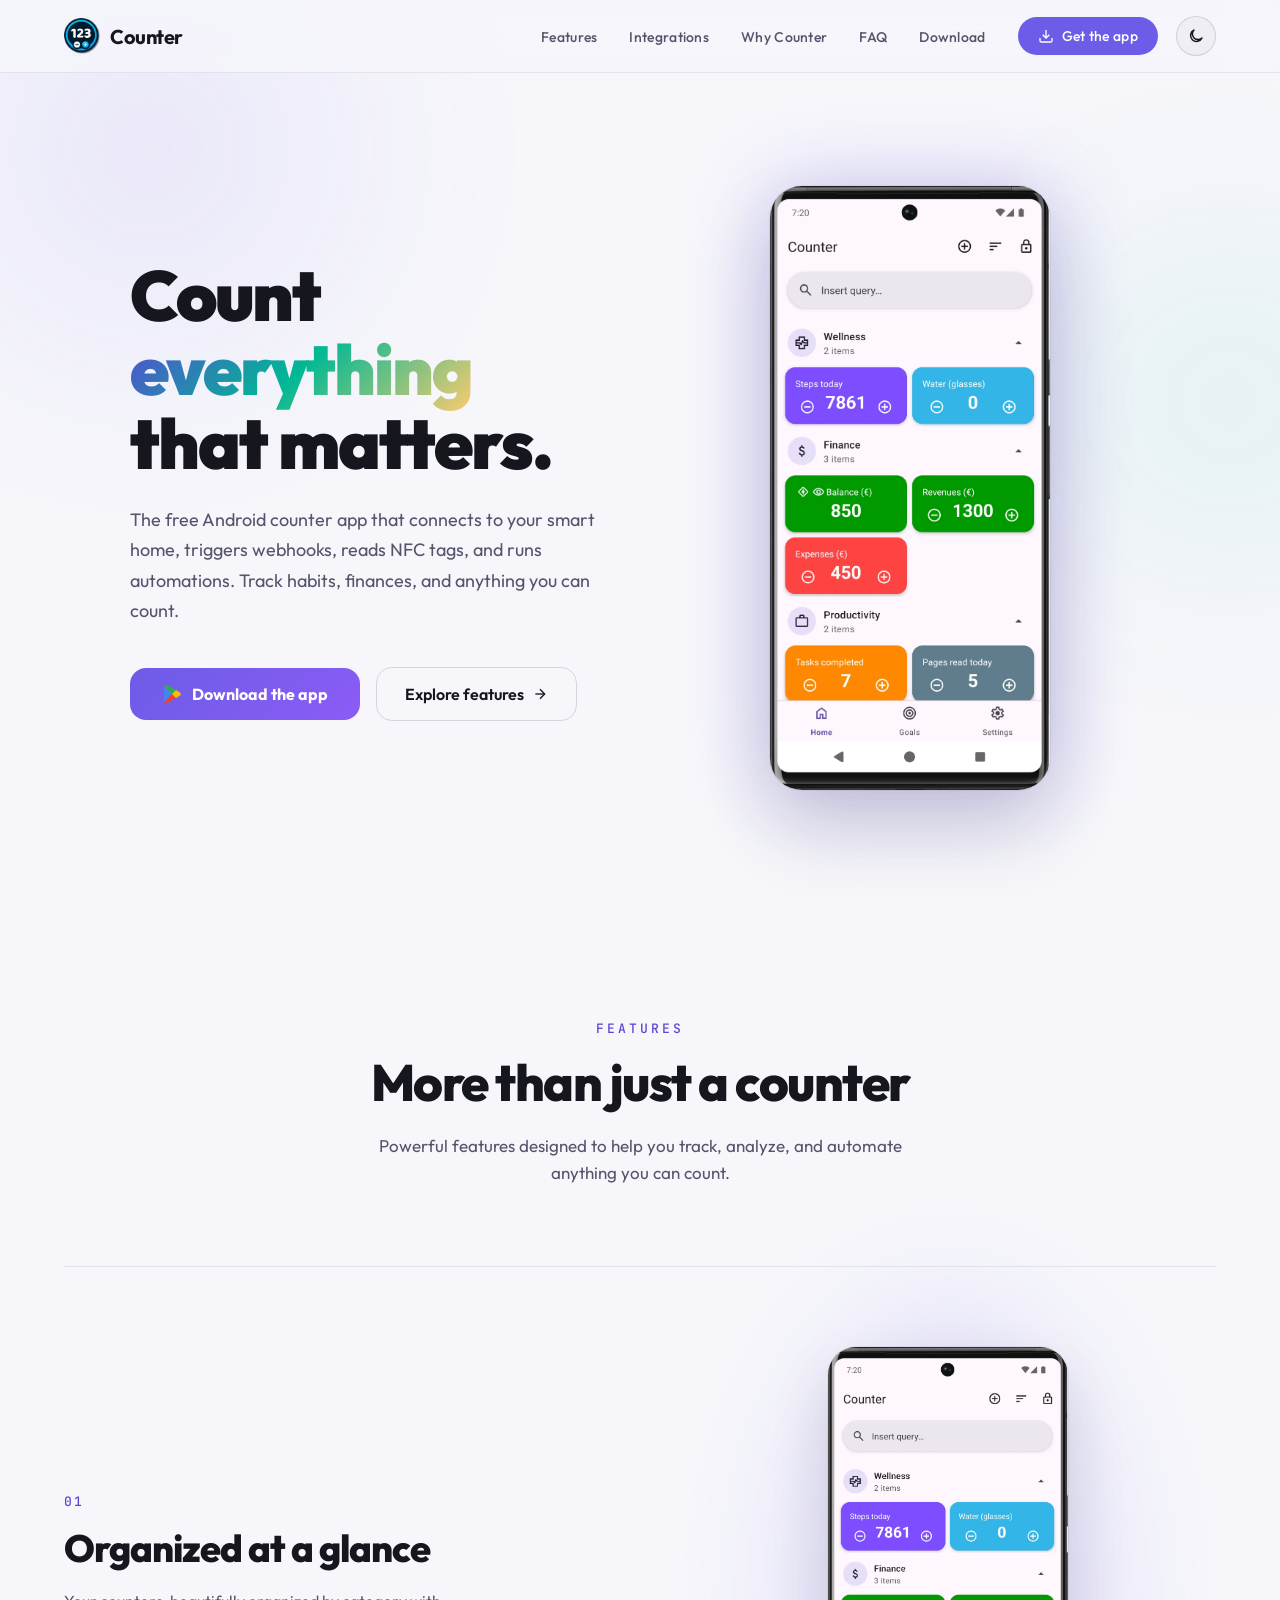
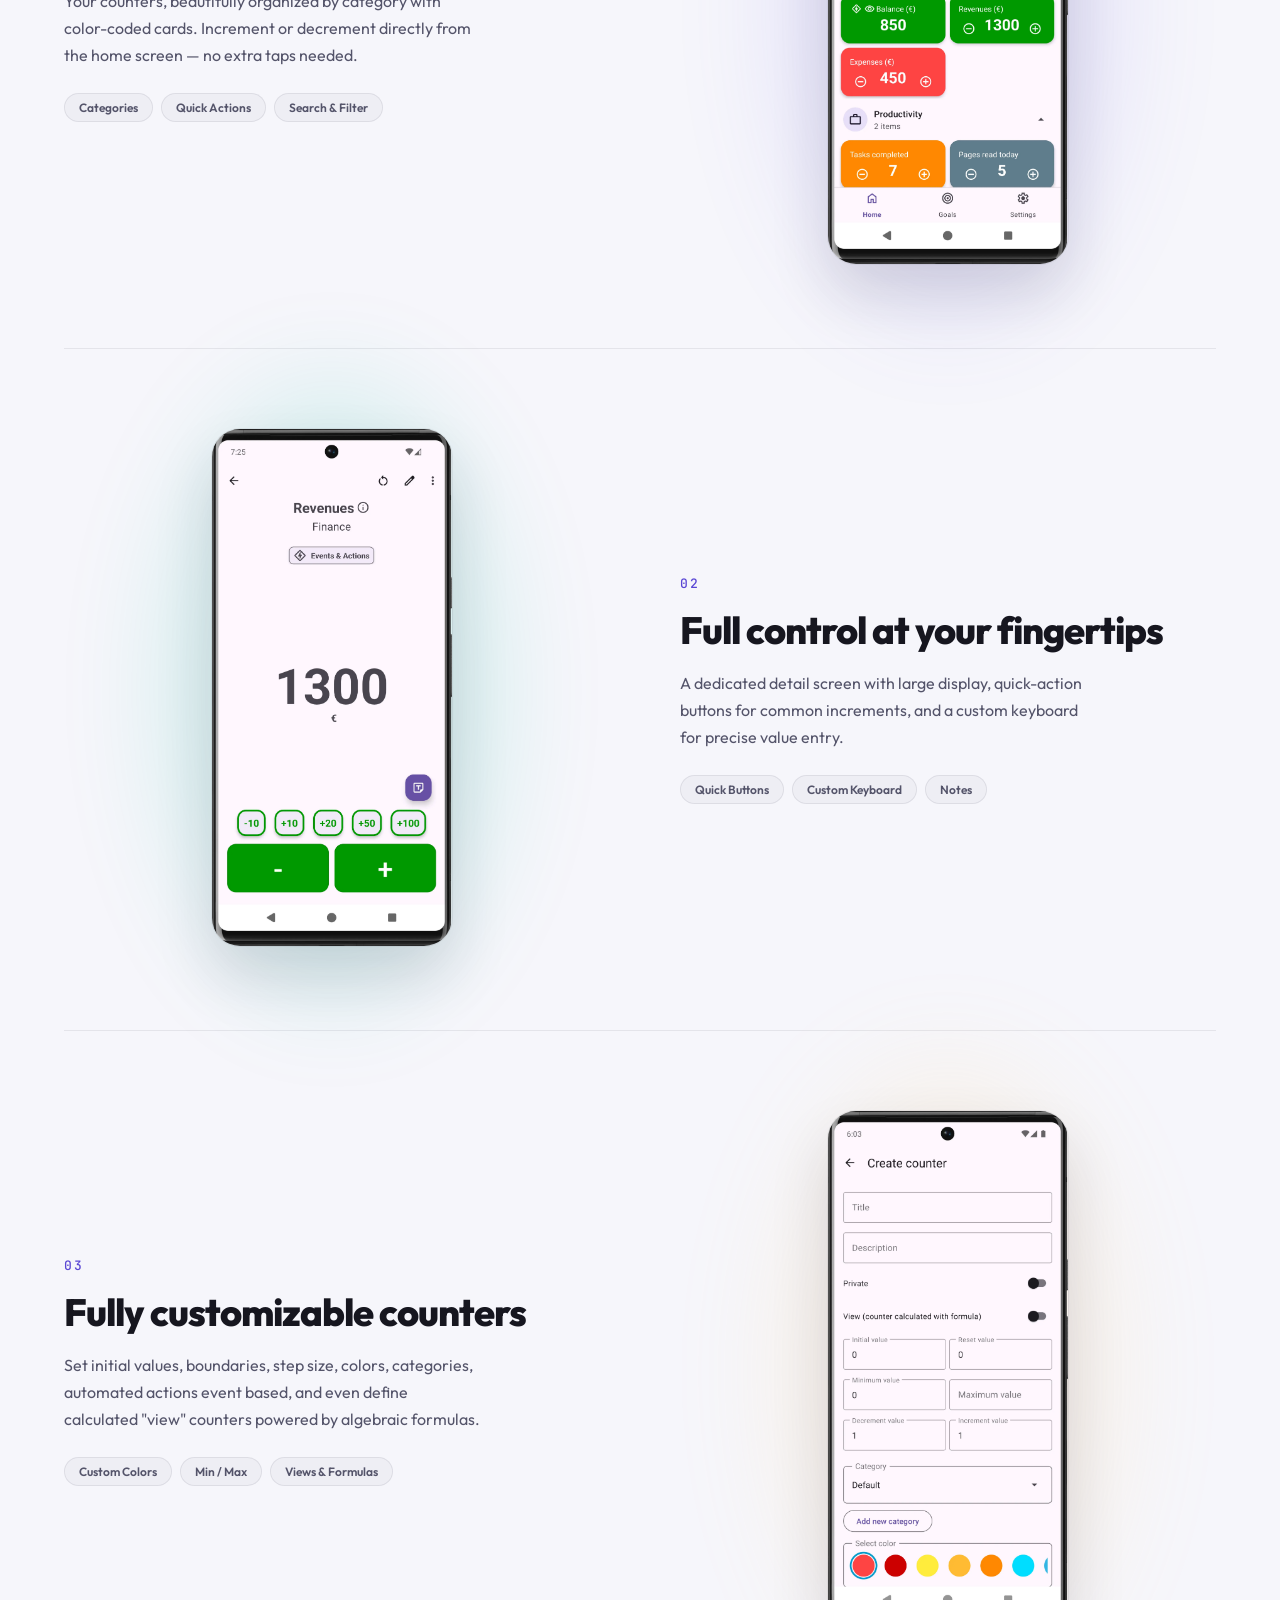
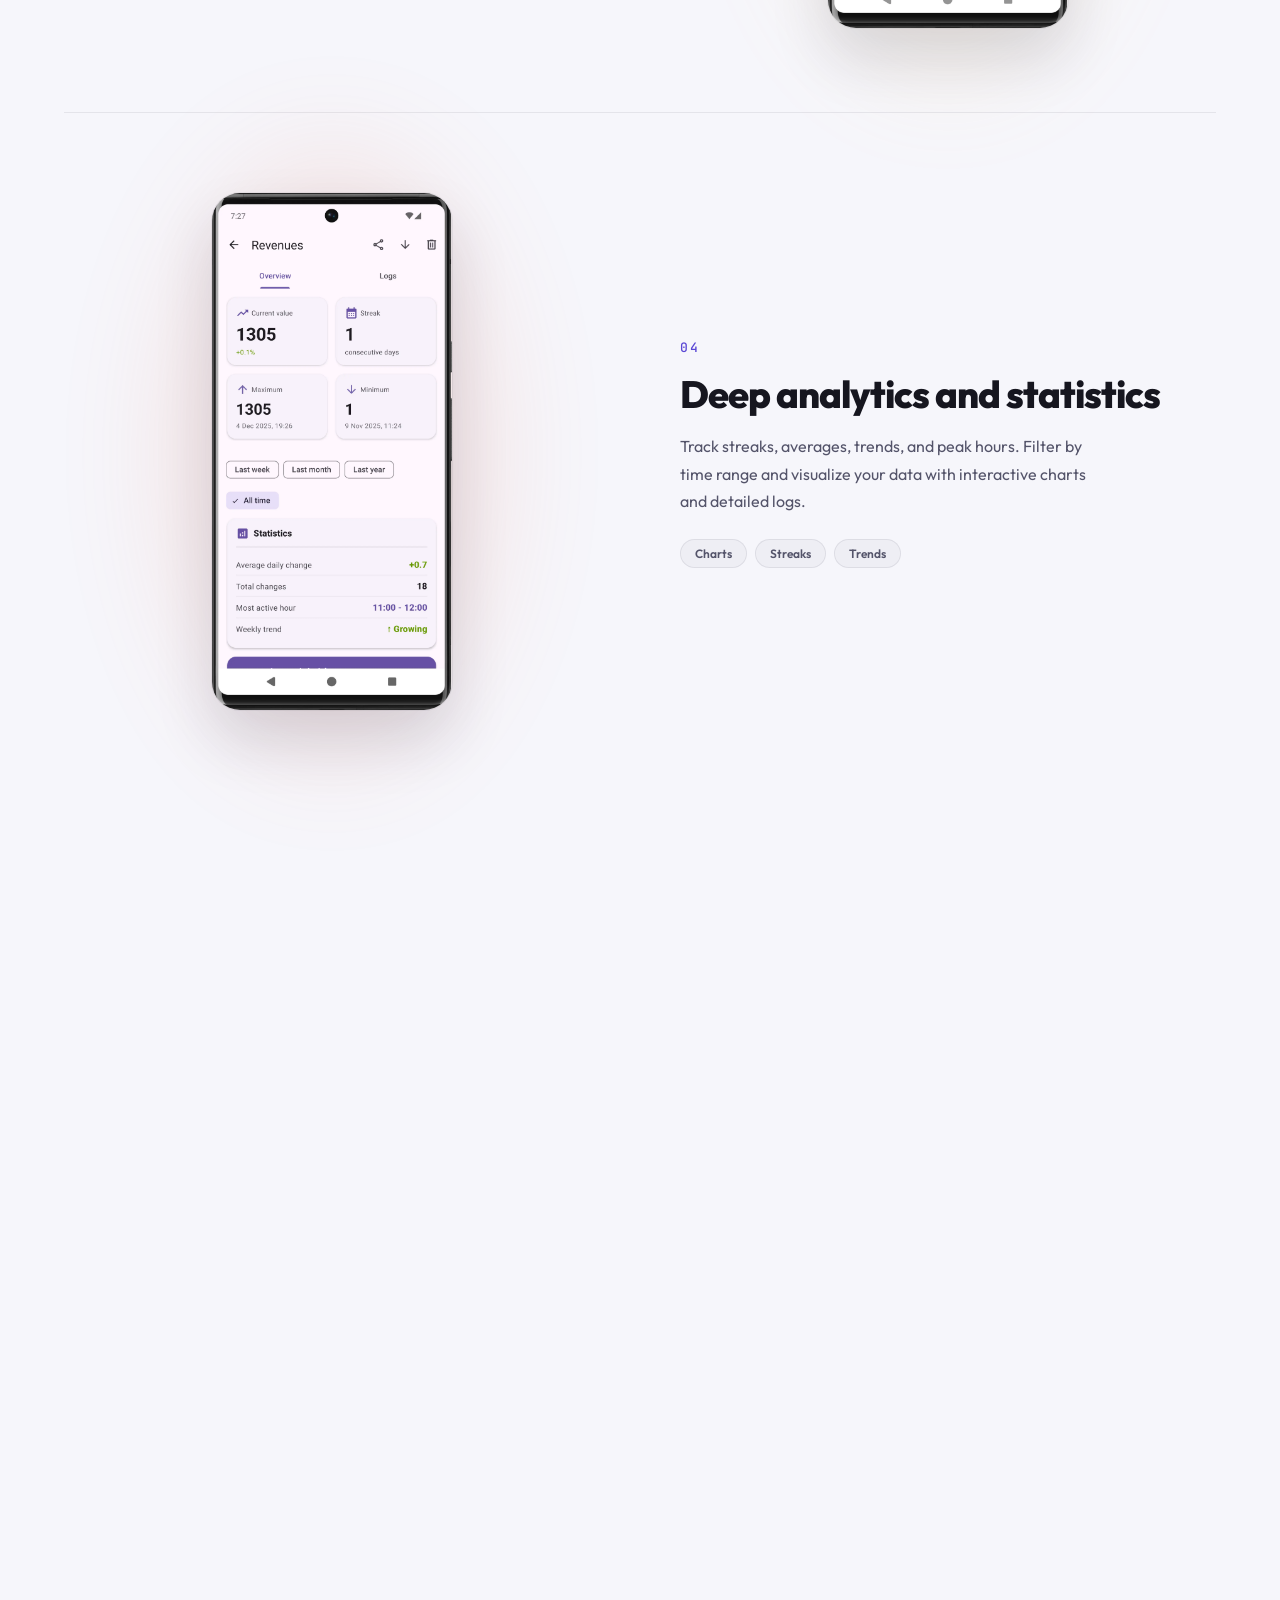
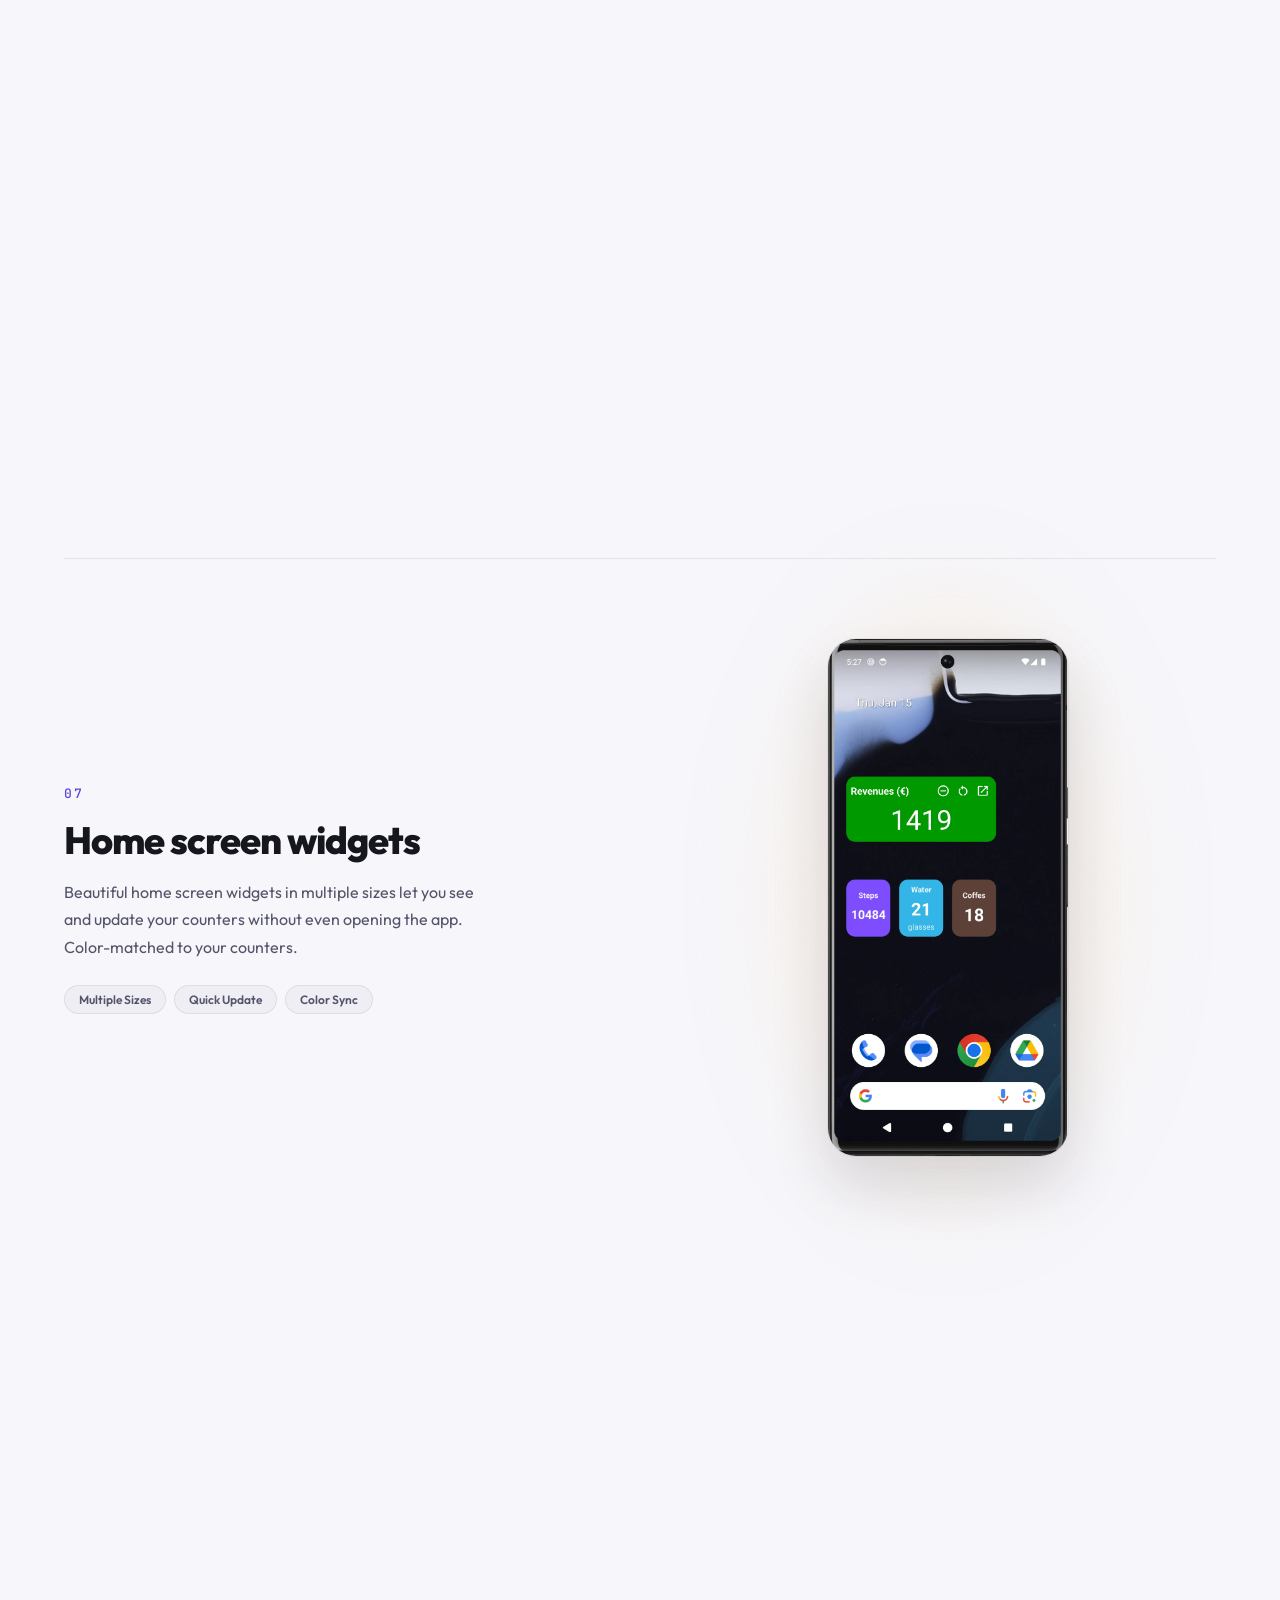
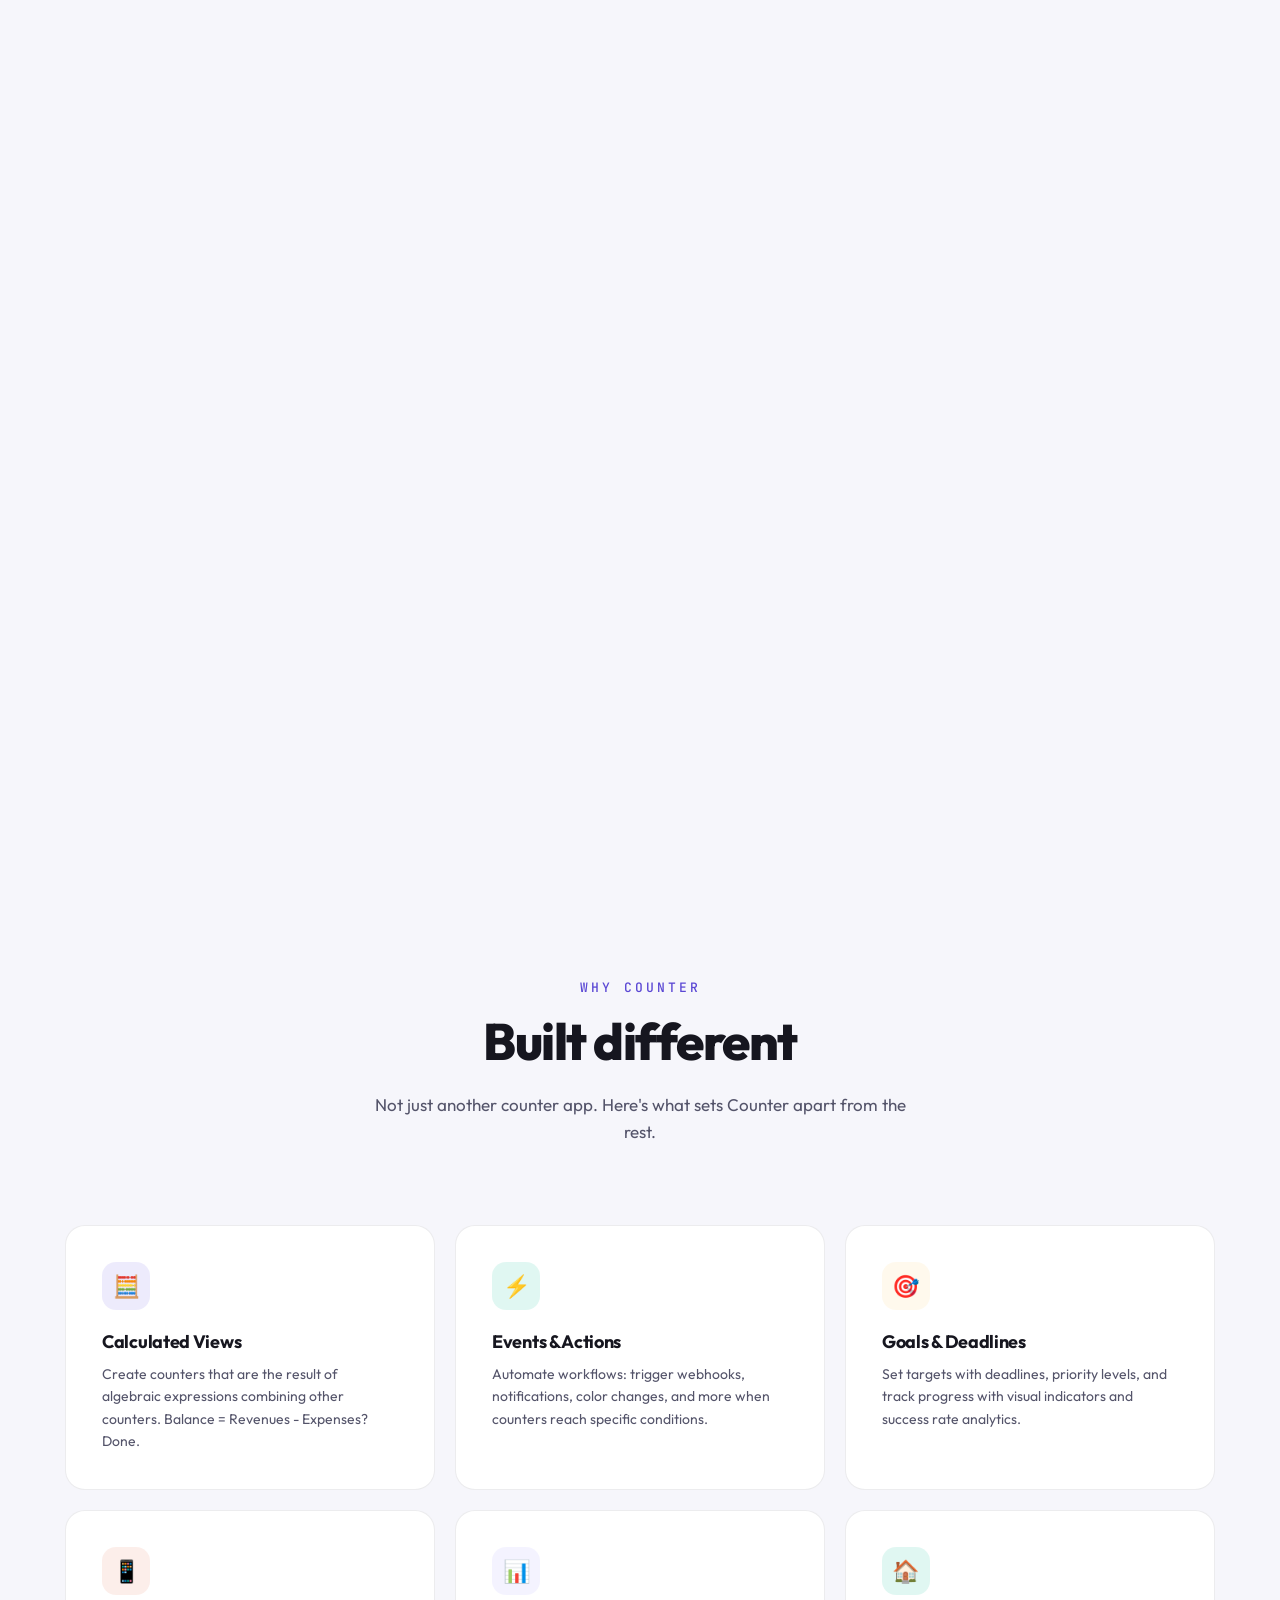
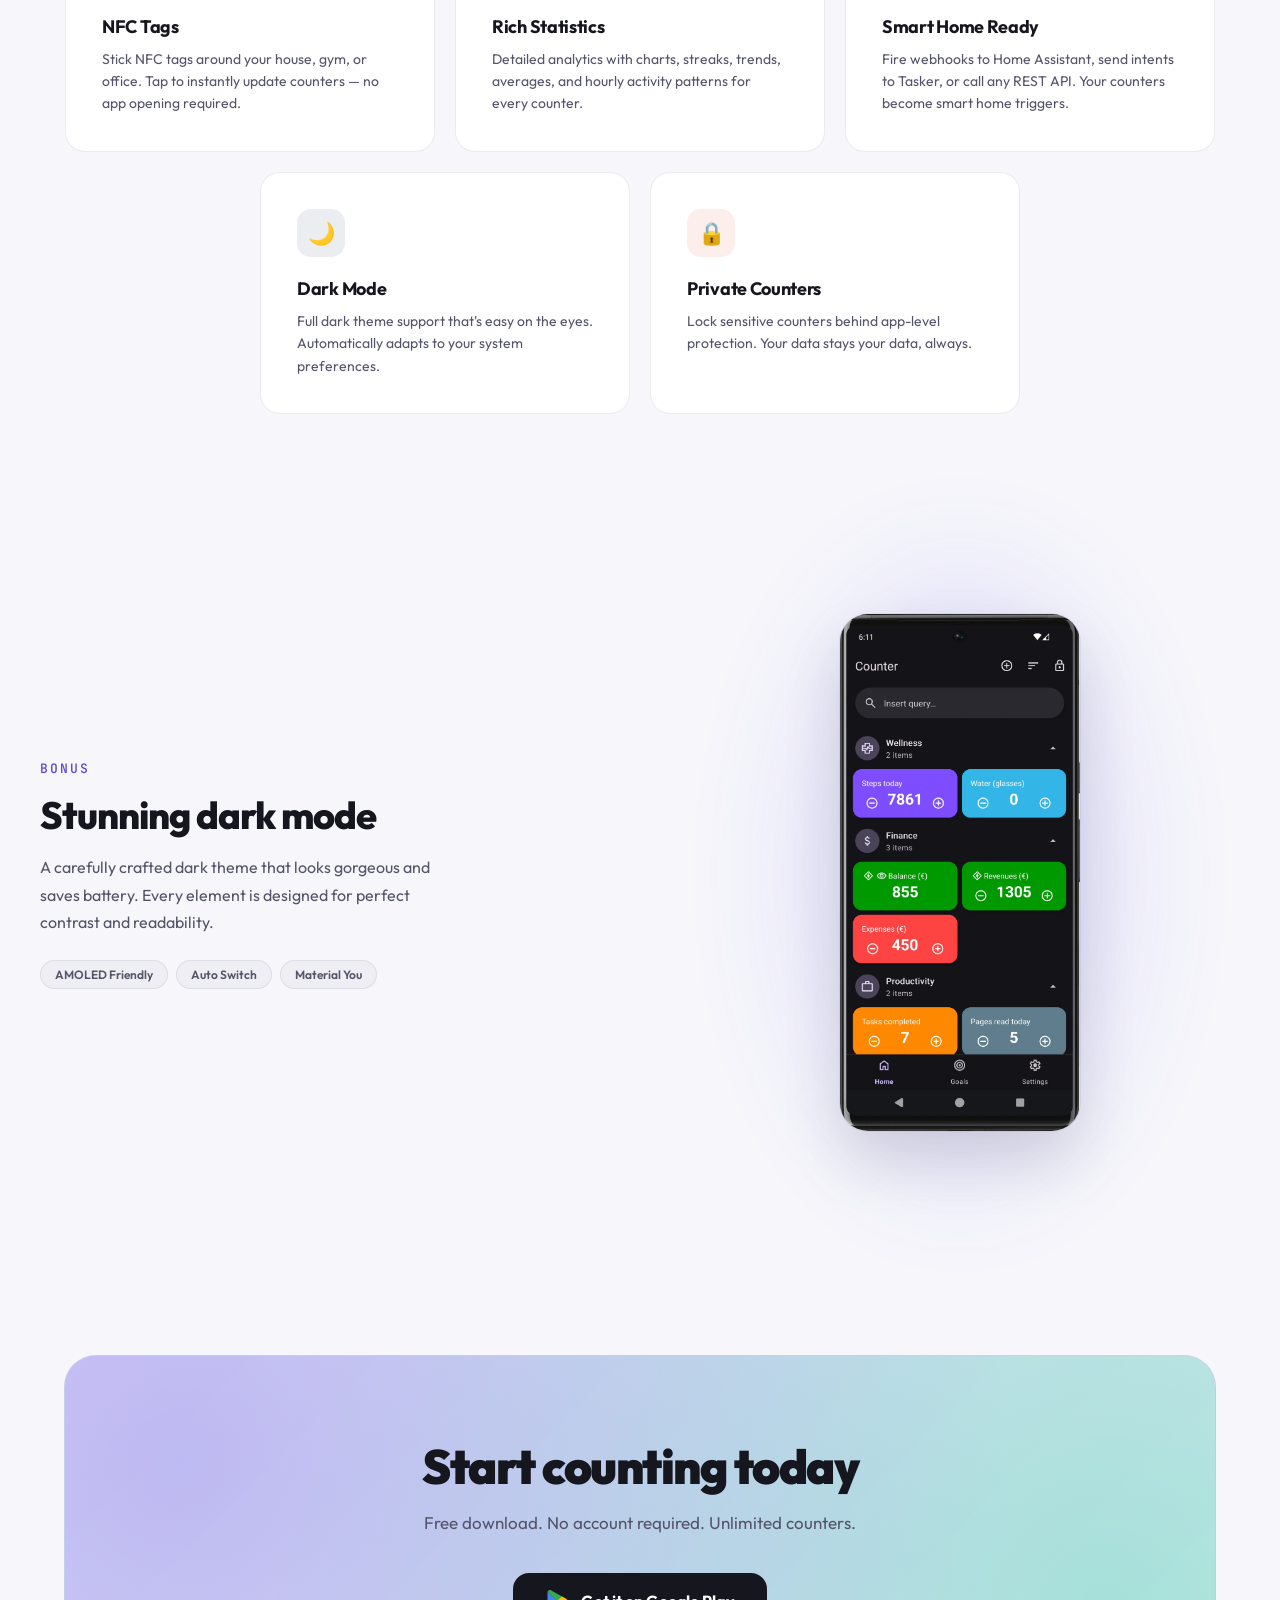
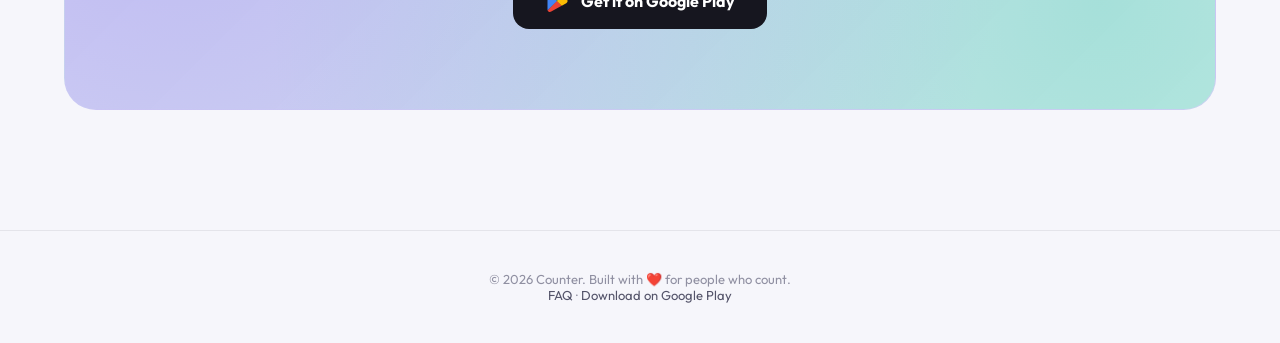
==== commit 188b402b: "Aggiunto tema chiaro/scuro" ====
--- a/index.html
+++ b/index.html
@@ -6,6 +6,20 @@
 <meta name="robots" content="index, follow, max-image-preview:large">
 <meta name="theme-color" content="#0a0a0f">
 <meta name="author" content="CounterAutomate">
+
+<!-- set theme before paint to avoid a flash of the wrong theme -->
+<script>
+  (function(){
+    try{
+      var saved = localStorage.getItem('ca-theme');
+      var theme = saved || ((window.matchMedia && window.matchMedia('(prefers-color-scheme: light)').matches) ? 'light' : 'dark');
+      document.documentElement.setAttribute('data-theme', theme);
+      var m = document.querySelector('meta[name="theme-color"]');
+      if(m) m.setAttribute('content', theme === 'light' ? '#f6f6fb' : '#0a0a0f');
+    }catch(e){}
+  })();
+</script>
+
 <title>Counter App — Track Habits, Goals & Finances with Smart Automations | Android</title>
 <meta name="description" content="Free Android counter app (tally counter) with webhooks, NFC tags, Tasker integration, Home Assistant support, automated actions, calculated views, goal tracking, and statistics. Track habits, finances, and anything you can count.">
 <meta name="keywords" content="counter app, tally counter, habit tracker, goal tracker android, counter with automations, webhook counter, NFC counter, tasker counter, home assistant counter, calculated counter, android widget counter, free counter app, smart home counter">
@@ -921,6 +935,53 @@
   opacity: 1;
   transform: translateY(0);
 }
+
+/* ===== THEME TOGGLE ===== */
+.nav-right { display: flex; align-items: center; gap: 18px; }
+.theme-toggle {
+  display: inline-flex; align-items: center; justify-content: center;
+  width: 40px; height: 40px; border-radius: 50%;
+  border: 1px solid rgba(255,255,255,0.12);
+  background: rgba(255,255,255,0.03);
+  color: var(--text-primary); cursor: pointer; padding: 0;
+  transition: border-color .2s, transform .18s, background .2s;
+}
+.theme-toggle:hover { border-color: var(--accent); transform: translateY(-1px); }
+.theme-toggle:focus-visible { outline: 2px solid var(--accent); outline-offset: 2px; }
+.theme-toggle svg { width: 18px; height: 18px; display: block; }
+.theme-toggle .icon-sun { display: block; }
+.theme-toggle .icon-moon { display: none; }
+:root[data-theme="light"] .theme-toggle .icon-sun { display: none; }
+:root[data-theme="light"] .theme-toggle .icon-moon { display: block; }
+
+/* ===== LIGHT THEME ===== */
+:root { color-scheme: dark; }
+:root[data-theme="light"] {
+  --bg-primary: #f6f6fb;
+  --bg-secondary: #ffffff;
+  --bg-card: #ffffff;
+  --bg-card-hover: #f1f1f8;
+  --accent-light: #5a47d4;
+  --text-primary: #16161f;
+  --text-secondary: #54546a;
+  --text-muted: #9090a2;
+  --border: rgba(20,20,40,0.08);
+  color-scheme: light;
+}
+:root[data-theme="light"] body::before { opacity: 0; }
+:root[data-theme="light"] .orb { opacity: 0.18; }
+:root[data-theme="light"] nav { background: rgba(246,246,251,0.8); }
+:root[data-theme="light"] nav.open .nav-links { background: rgba(246,246,251,0.97); }
+:root[data-theme="light"] .theme-toggle { border-color: rgba(20,20,40,0.14); background: rgba(20,20,40,0.03); }
+:root[data-theme="light"] .btn-secondary { border-color: rgba(20,20,40,0.14); }
+:root[data-theme="light"] .feature-tag,
+:root[data-theme="light"] .integration-tag { background: rgba(20,20,40,0.03); }
+:root[data-theme="light"] .highlight-card:hover,
+:root[data-theme="light"] .integration-card:hover { border-color: rgba(20,20,40,0.12); }
+:root[data-theme="light"] .btn-google-play { background: #16161f; color: #fff; }
+:root[data-theme="light"] .btn-google-play:hover { box-shadow: 0 12px 40px rgba(20,20,40,0.18); }
+:root[data-theme="light"] .phone-mockup img { box-shadow: 0 40px 80px rgba(30,30,60,0.16), 0 0 0 1px rgba(20,20,40,0.06), 0 0 80px var(--accent-glow); }
+:root[data-theme="light"] .feature-phone img { box-shadow: 0 30px 60px rgba(30,30,60,0.14), 0 0 0 1px rgba(20,20,40,0.06); }
 </style>
 <script async src="https://www.googletagmanager.com/gtag/js?id=G-2BK2MG308F"></script>
   <script>
@@ -941,6 +1002,7 @@
       <img src="img/logo.webp" alt="Counter Logo" class="nav-logo-img">
       <span>Counter</span>
     </a>
+    <div class="nav-right">
     <ul class="nav-links" id="navLinks">
       <li><a href="#features">Features</a></li>
       <li><a href="#integrations">Integrations</a></li>
@@ -954,9 +1016,14 @@
         </a>
       </li>
     </ul>
+    <button id="theme-toggle" class="theme-toggle" type="button" aria-label="Switch to light theme">
+      <svg class="icon-sun" viewBox="0 0 24 24" fill="none" stroke="currentColor" stroke-width="2" stroke-linecap="round" stroke-linejoin="round" aria-hidden="true"><circle cx="12" cy="12" r="4.2"/><path d="M12 2.5v2M12 19.5v2M2.5 12h2M19.5 12h2M5.2 5.2l1.4 1.4M17.4 17.4l1.4 1.4M18.8 5.2l-1.4 1.4M6.6 17.4l-1.4 1.4"/></svg>
+      <svg class="icon-moon" viewBox="0 0 24 24" fill="none" stroke="currentColor" stroke-width="2" stroke-linecap="round" stroke-linejoin="round" aria-hidden="true"><path d="M20 14.6A8 8 0 1 1 9.4 4 6.2 6.2 0 0 0 20 14.6z"/></svg>
+    </button>
     <button class="hamburger" id="hamburger" aria-label="Menu">
       <span></span><span></span><span></span>
     </button>
+    </div>
   </div>
 </nav>
 </header>
@@ -1373,5 +1440,37 @@
 });
 </script>
 
+<script>
+// theme toggle (light / dark)
+(function(){
+  const root = document.documentElement;
+  const btn = document.getElementById('theme-toggle');
+  const meta = document.querySelector('meta[name="theme-color"]');
+  const COLOR = { dark:'#0a0a0f', light:'#f6f6fb' };
+  const get = () => root.getAttribute('data-theme') === 'light' ? 'light' : 'dark';
+  function apply(theme){
+    root.setAttribute('data-theme', theme);
+    if(meta) meta.setAttribute('content', COLOR[theme]);
+    if(btn) btn.setAttribute('aria-label', theme === 'light' ? 'Switch to dark theme' : 'Switch to light theme');
+  }
+  apply(get());
+  if(btn){
+    btn.addEventListener('click', () => {
+      const next = get() === 'light' ? 'dark' : 'light';
+      apply(next);
+      try { localStorage.setItem('ca-theme', next); } catch(e){}
+      if(typeof gtag === 'function'){ gtag('event', 'theme_toggle', { theme: next }); }
+    });
+  }
+  if(window.matchMedia){
+    window.matchMedia('(prefers-color-scheme: light)').addEventListener('change', (e) => {
+      let saved = null;
+      try { saved = localStorage.getItem('ca-theme'); } catch(_){}
+      if(!saved) apply(e.matches ? 'light' : 'dark');
+    });
+  }
+})();
+</script>
+
 </body>
 </html>
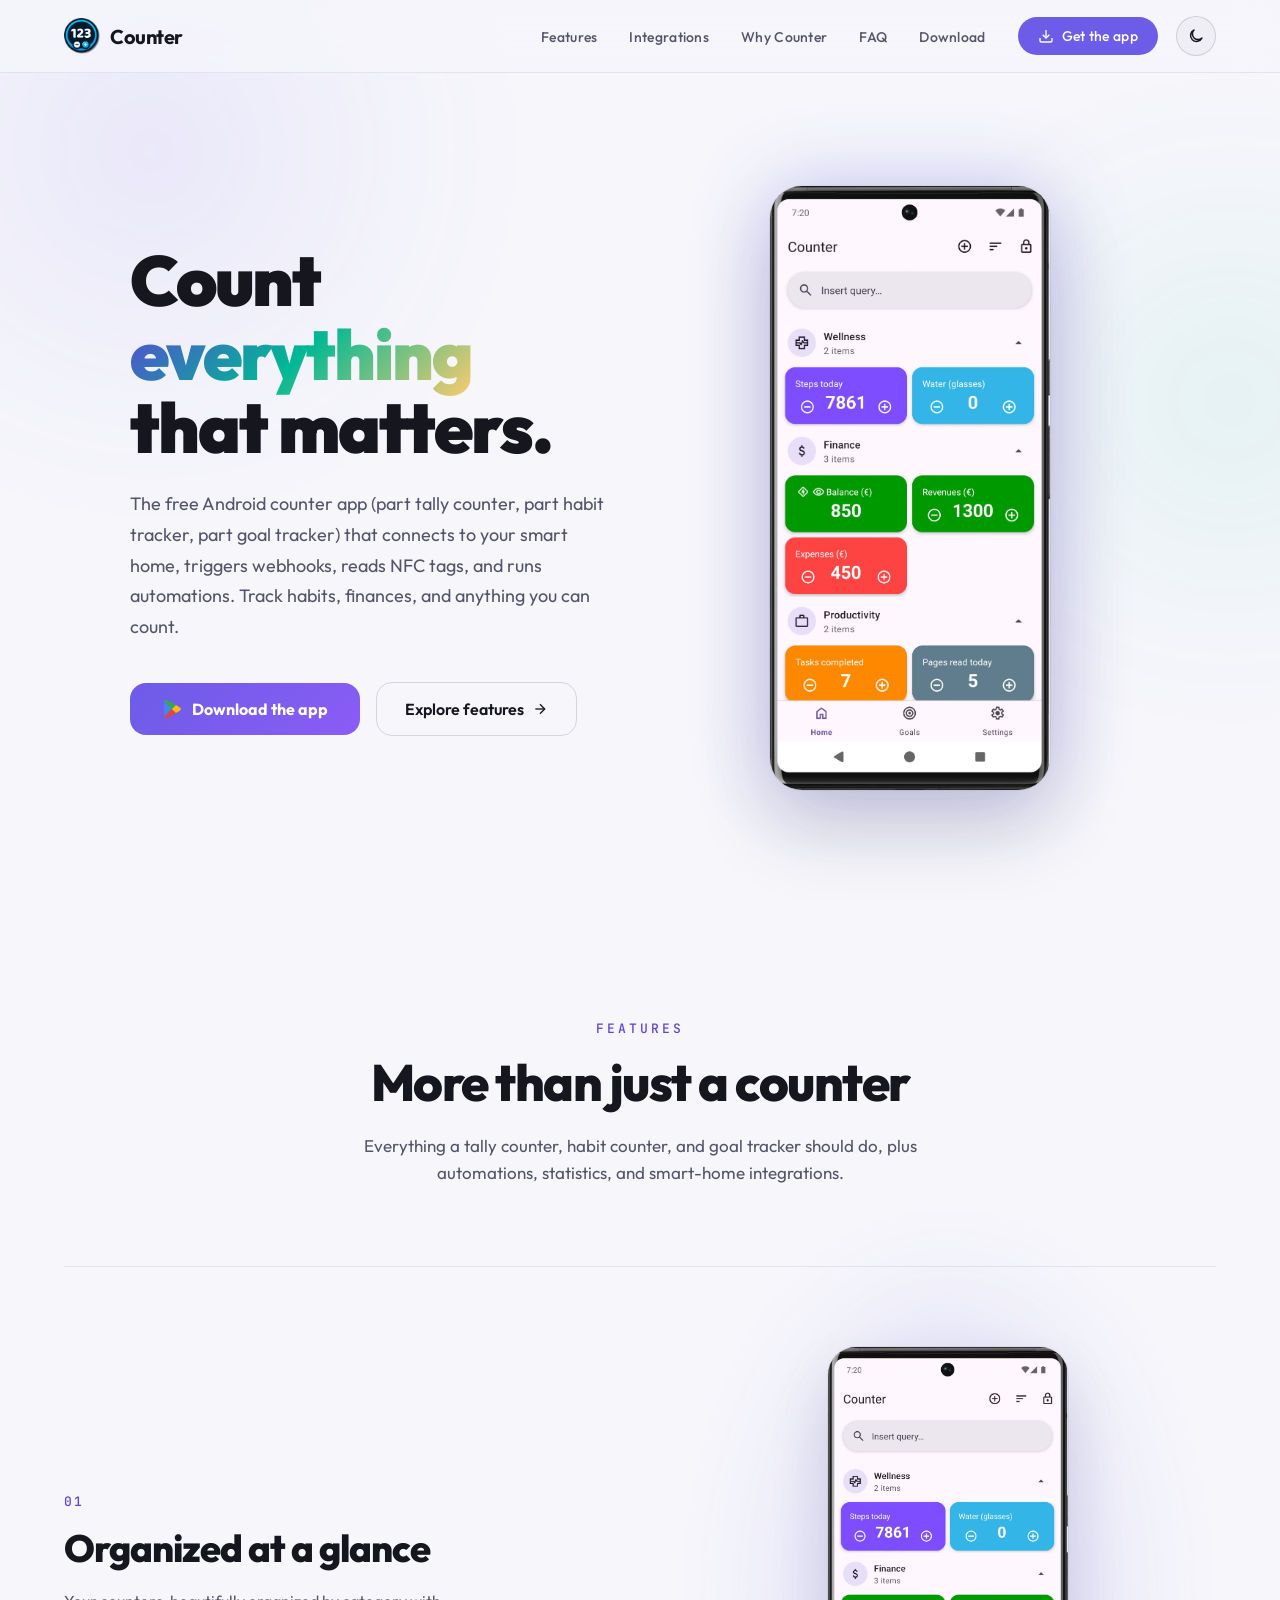
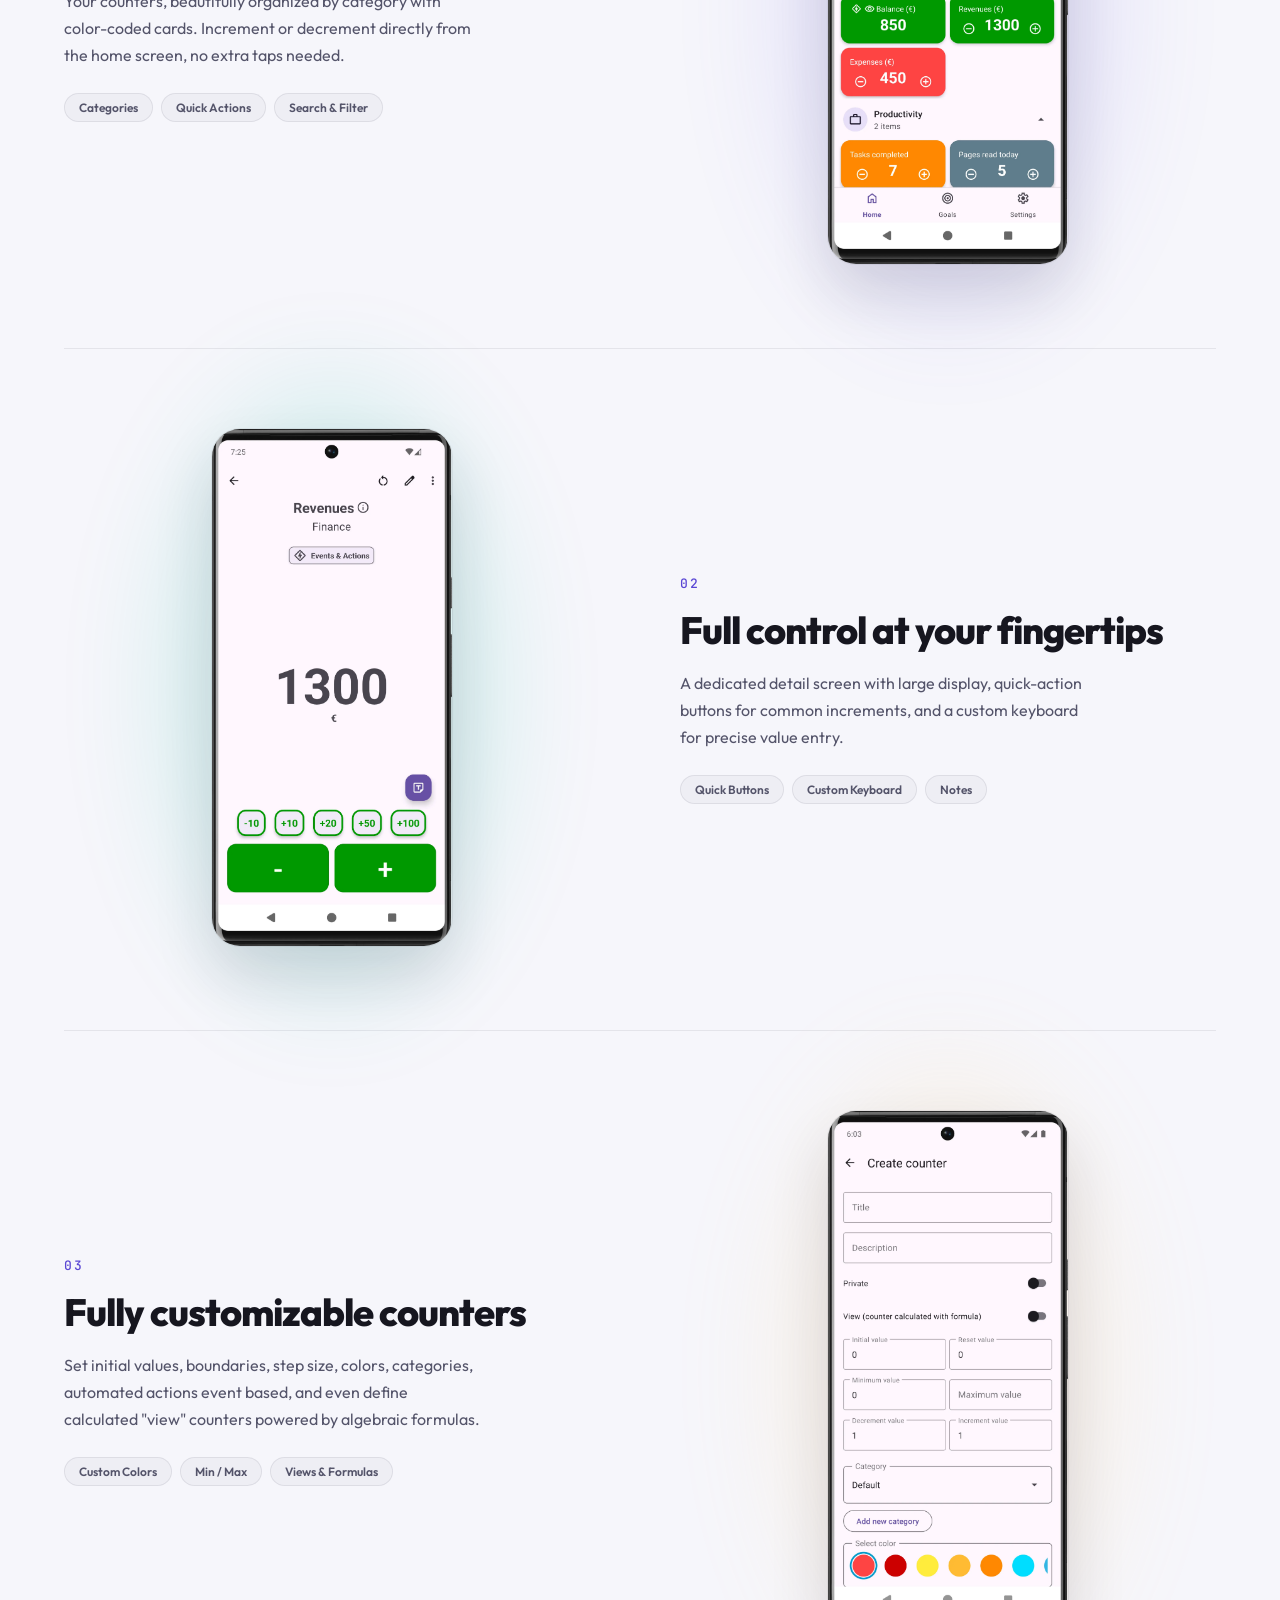
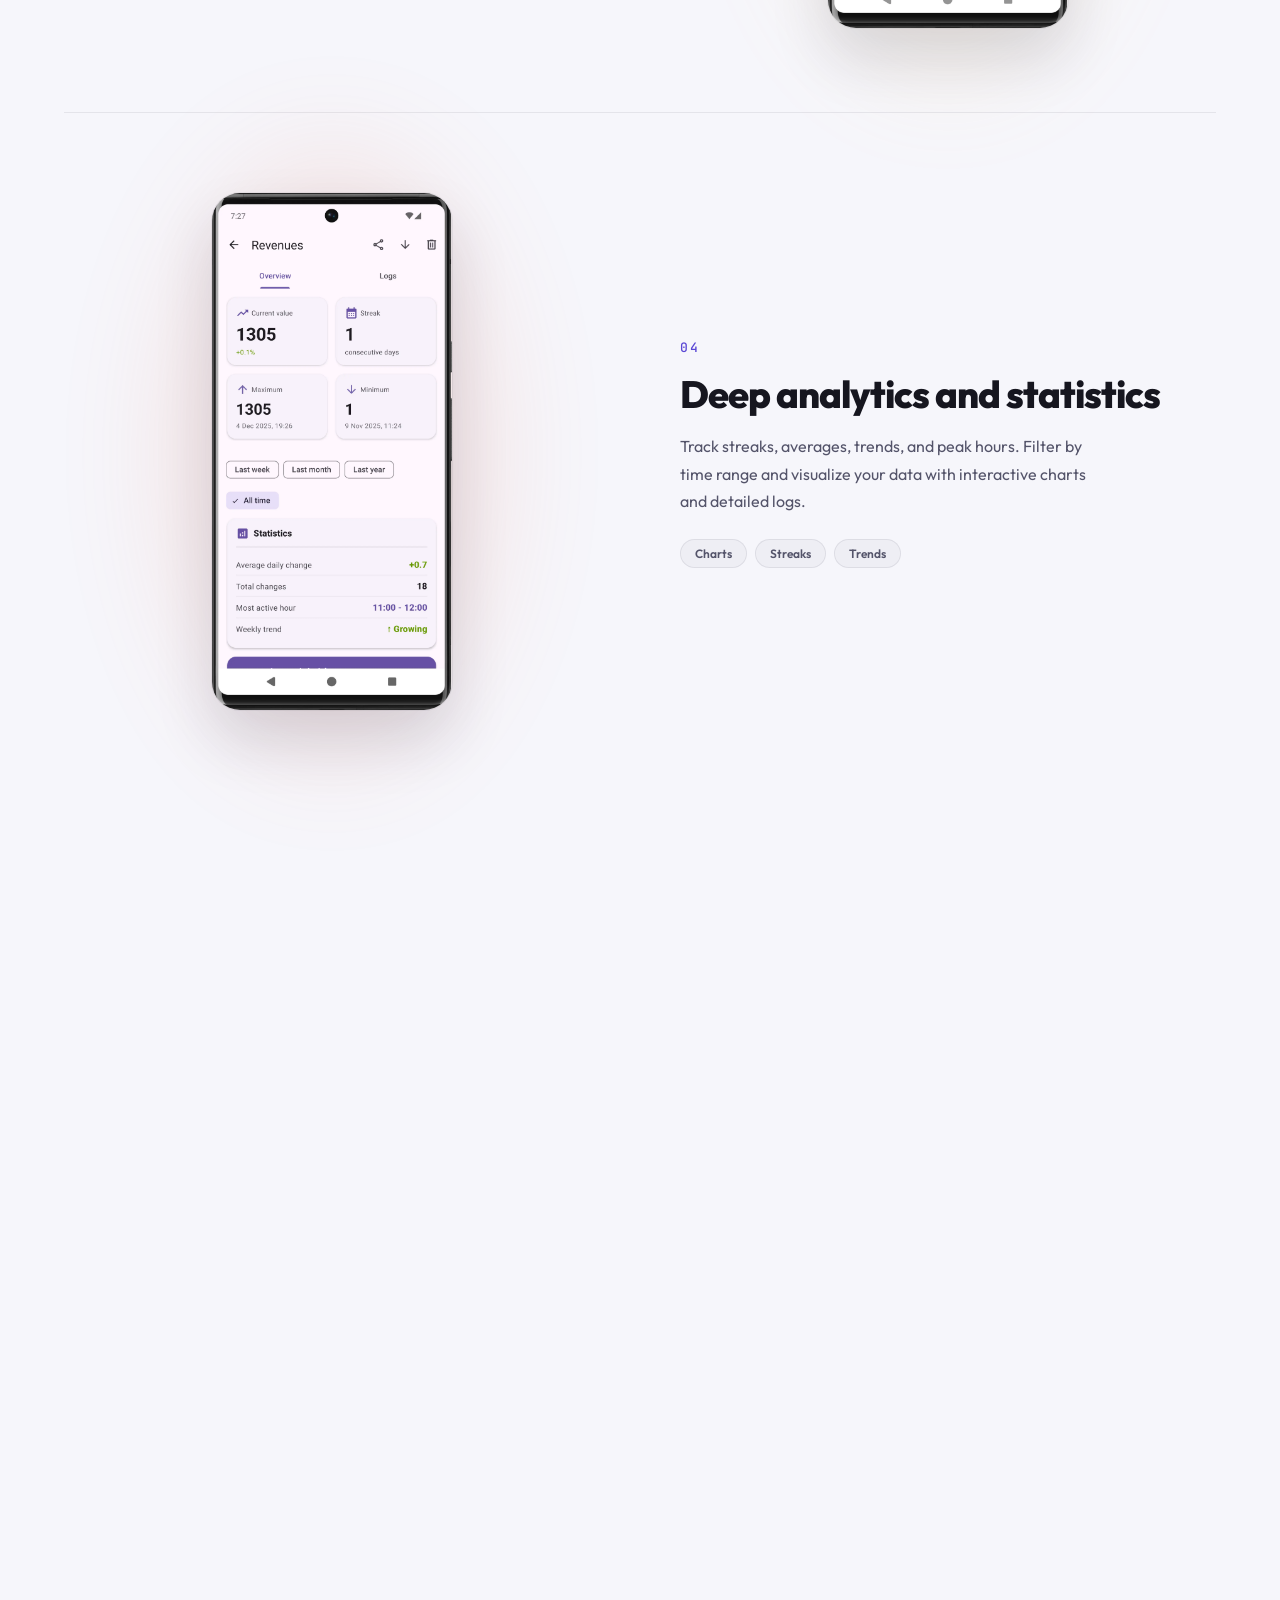
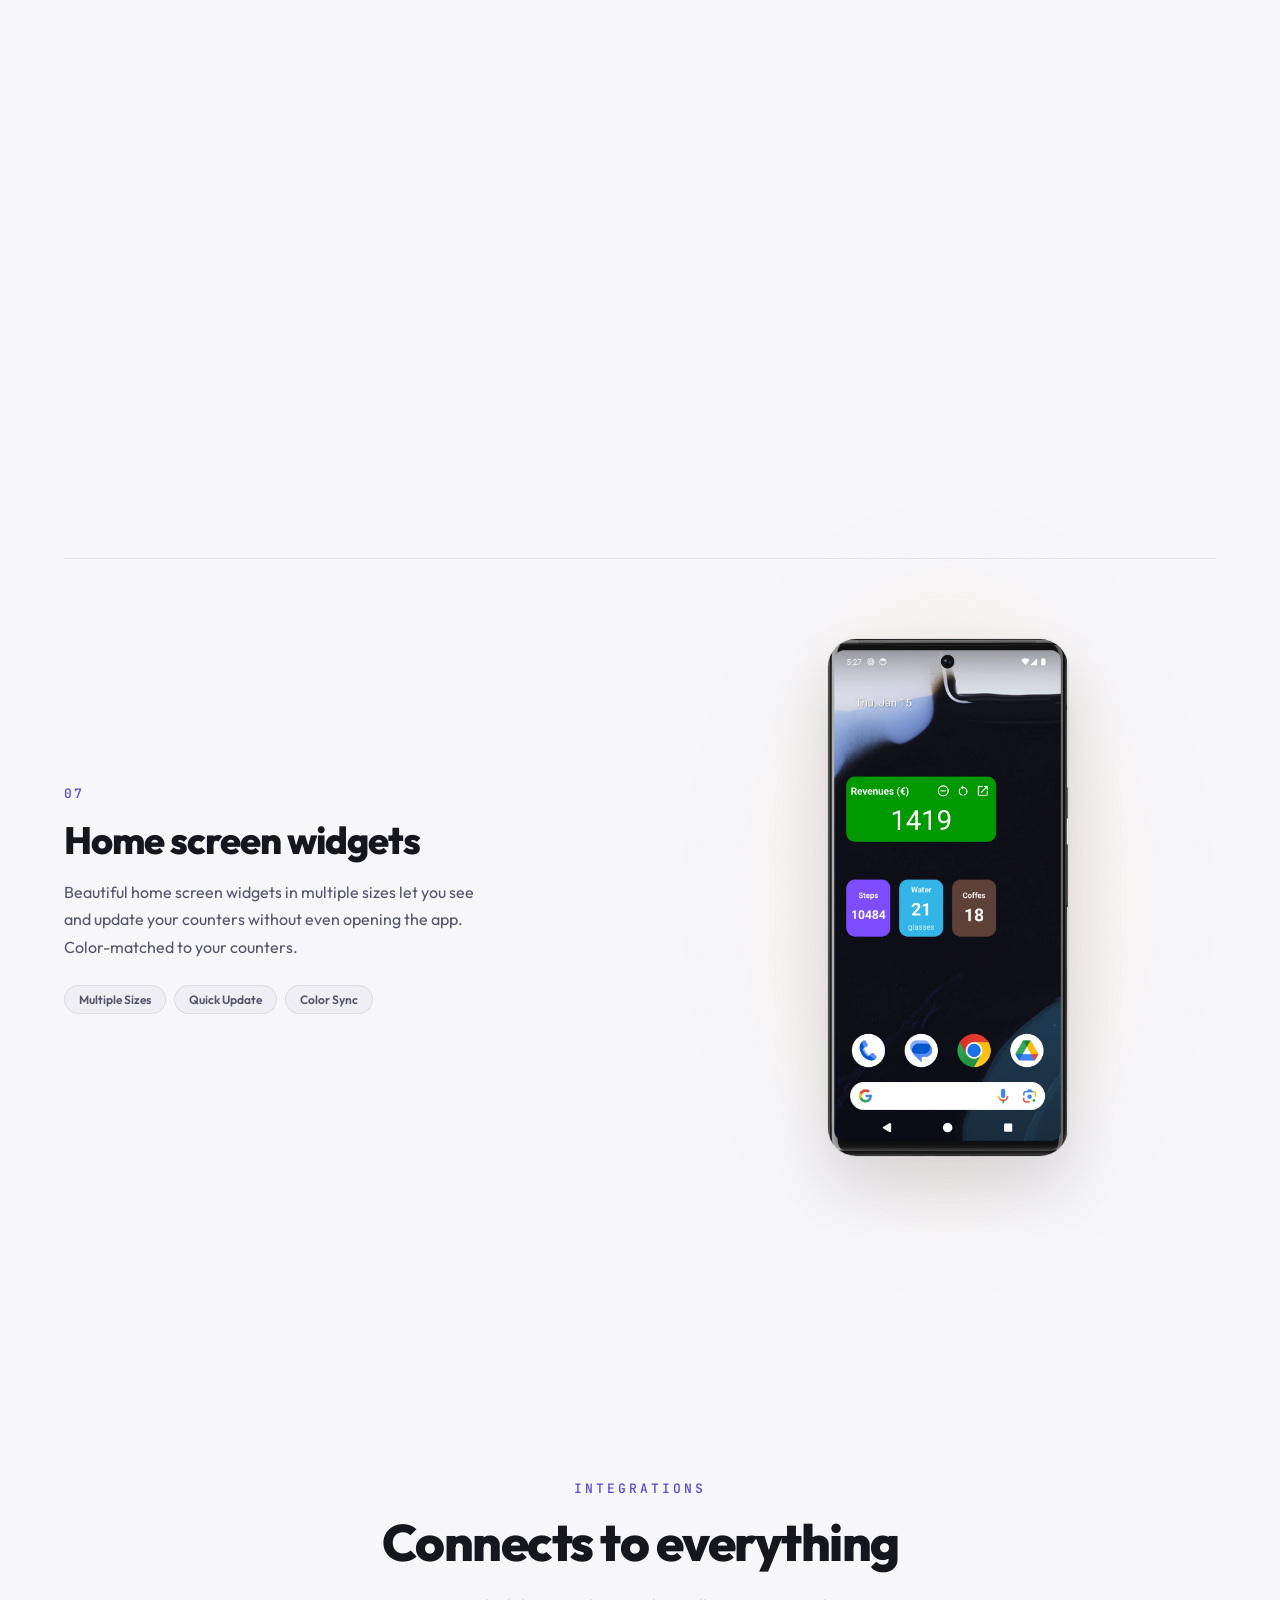
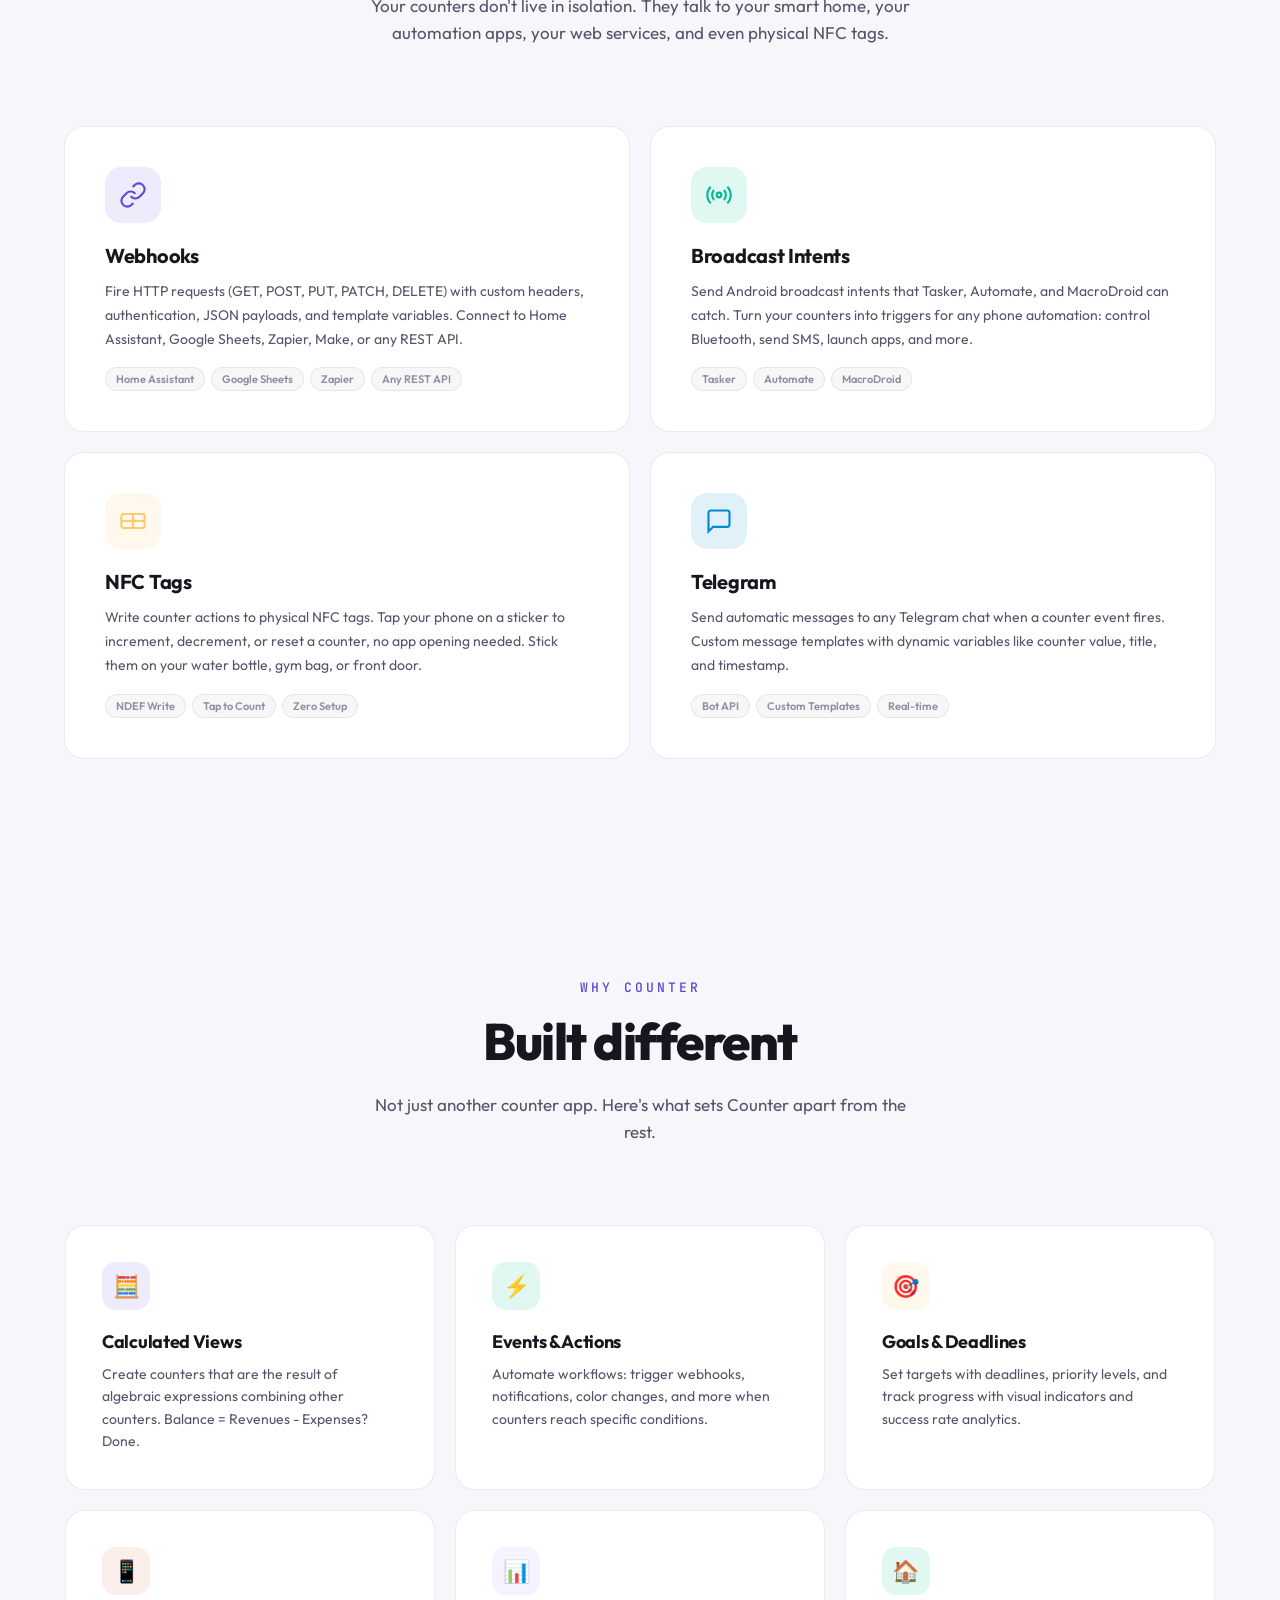
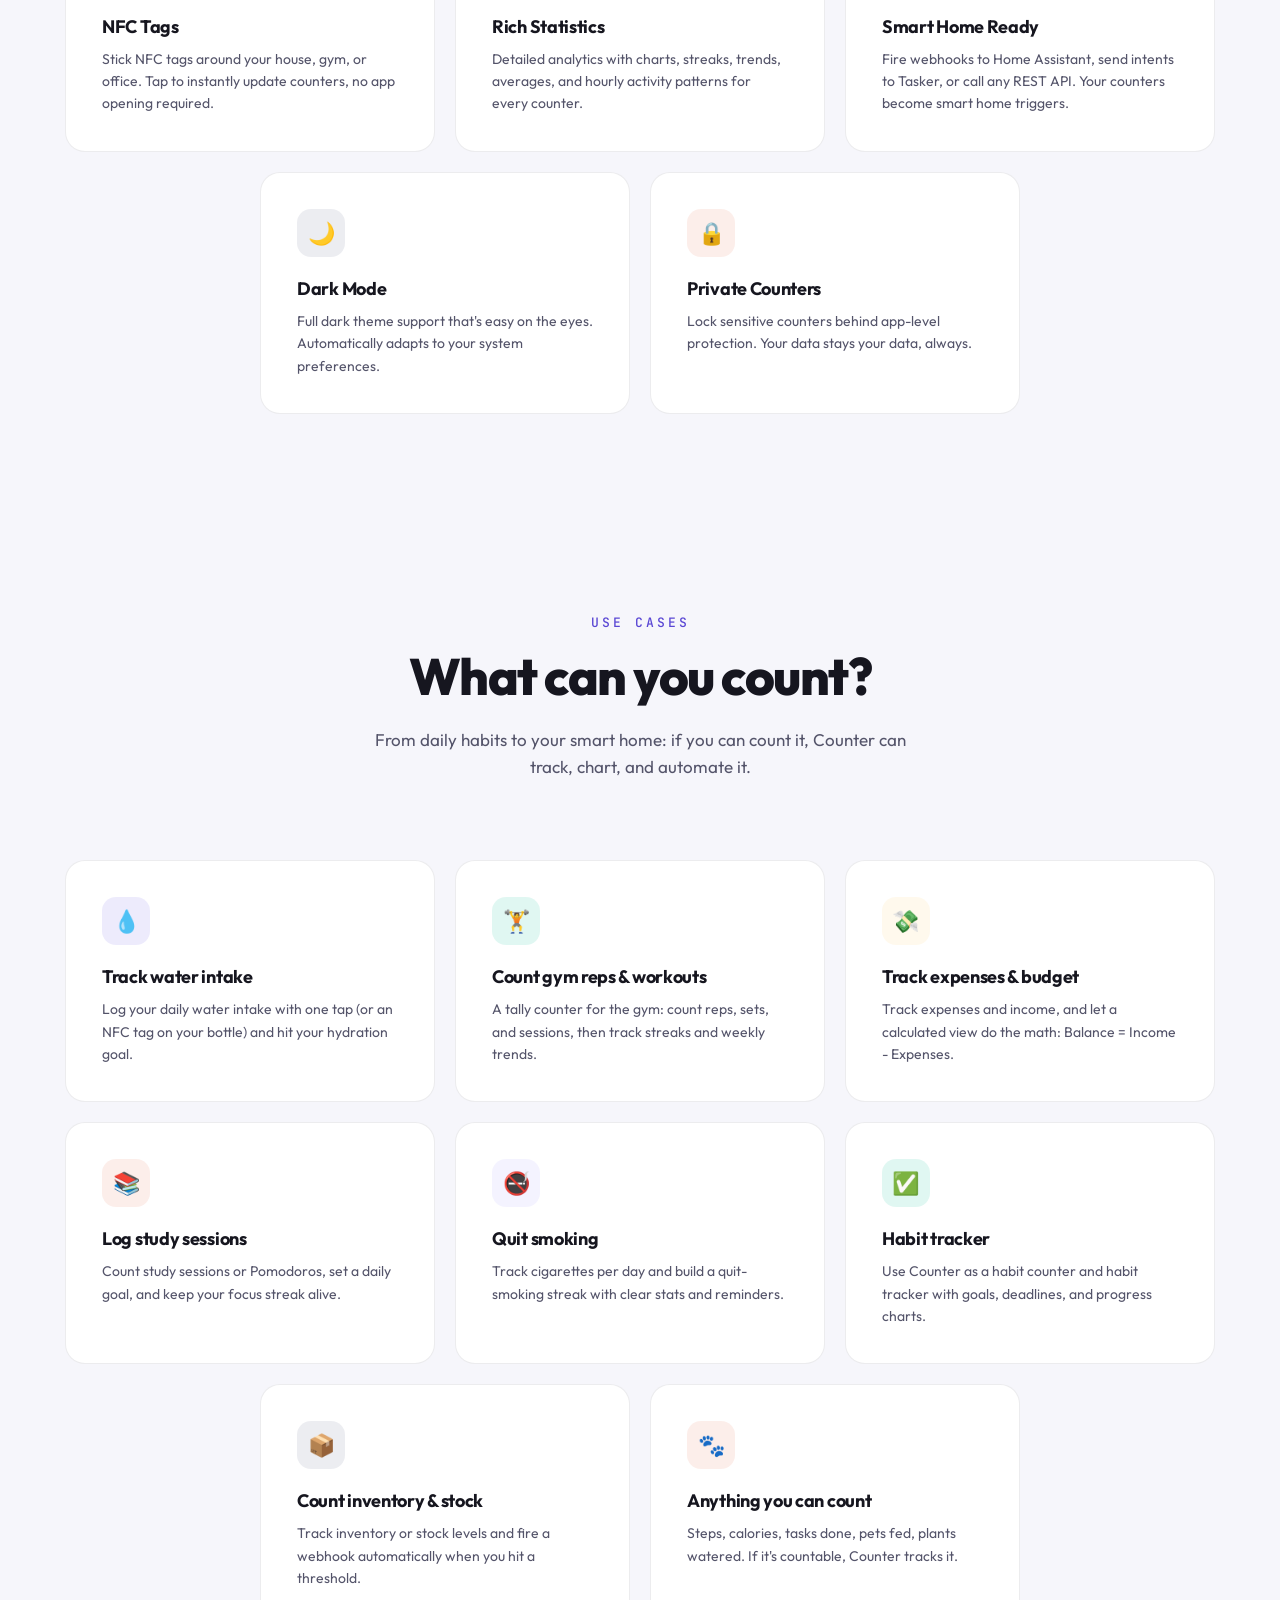
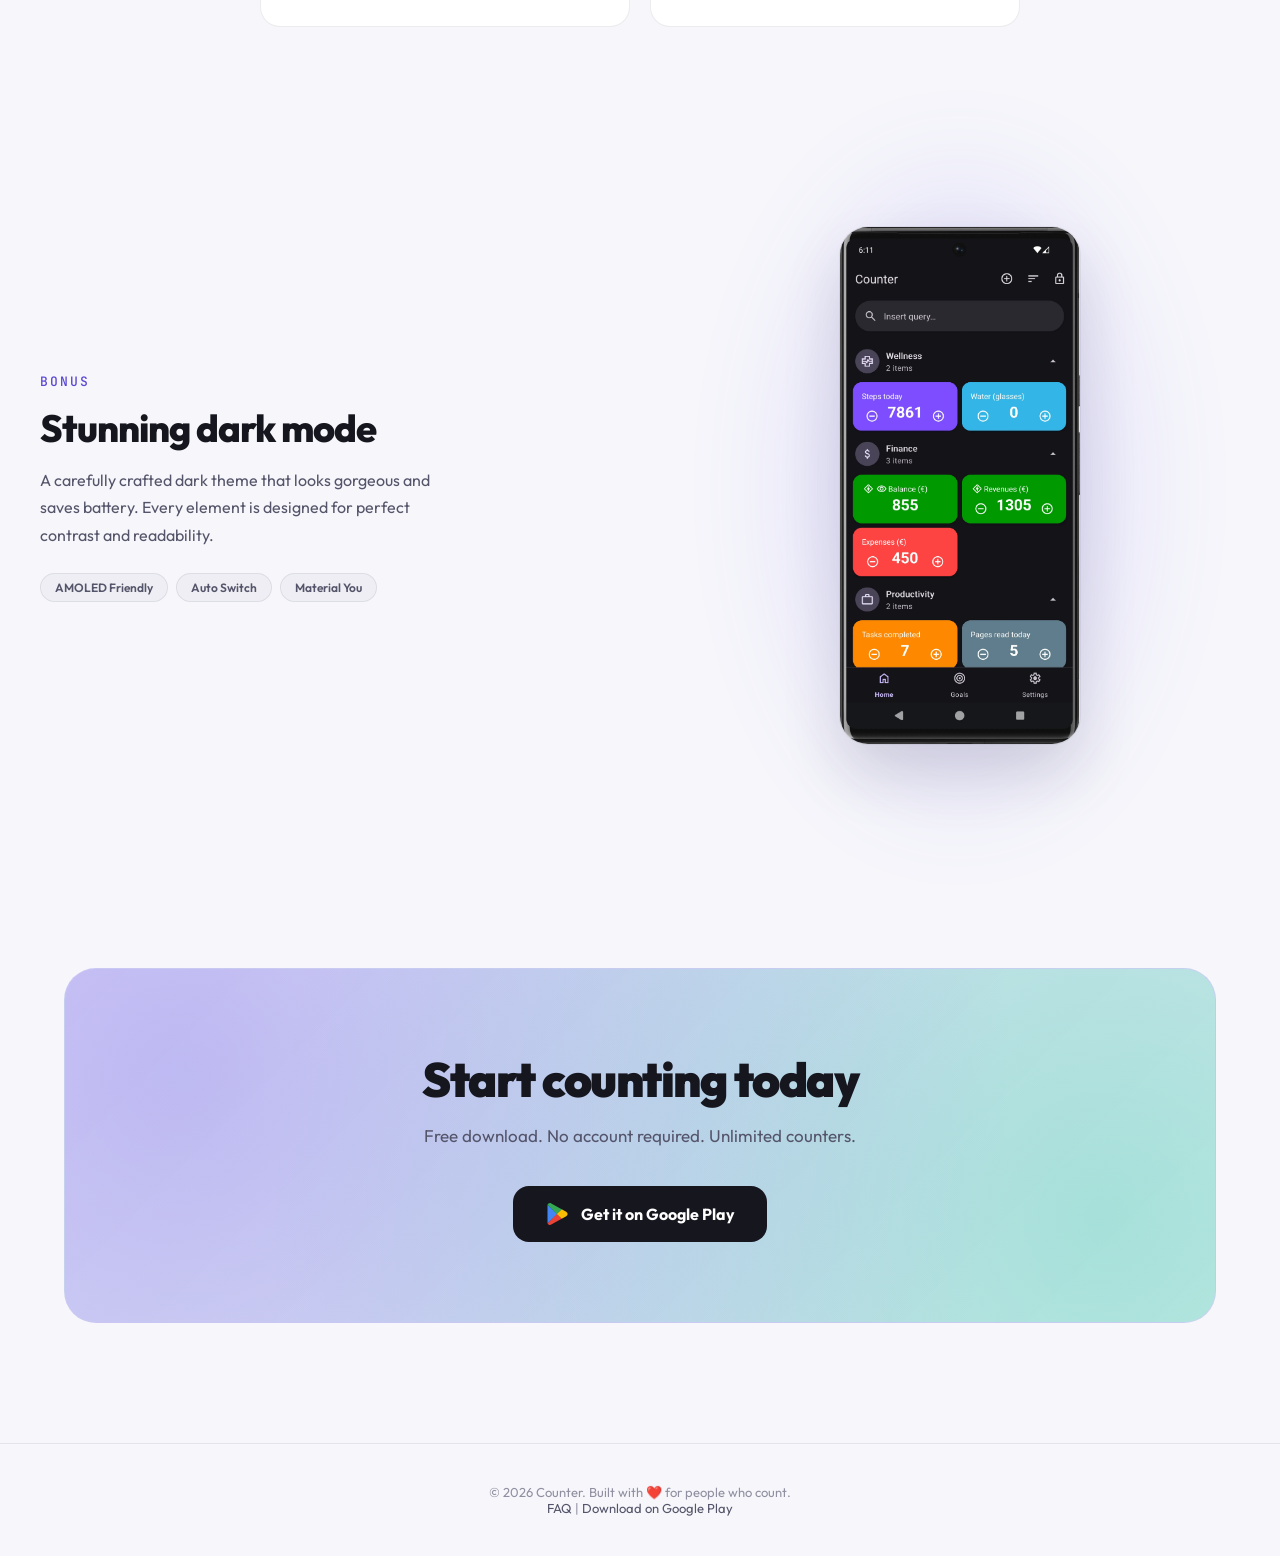
==== commit 3888c01f: "Ottimizzazione SEO sito: Sezione casi d'uso, copy long-tail SEO e punteggiatura normalizzata" ====
--- a/index.html
+++ b/index.html
@@ -20,16 +20,16 @@
   })();
 </script>
 
-<title>Counter App — Track Habits, Goals & Finances with Smart Automations | Android</title>
+<title>Counter App: Track Habits, Goals & Finances with Smart Automations | Android</title>
 <meta name="description" content="Free Android counter app (tally counter) with webhooks, NFC tags, Tasker integration, Home Assistant support, automated actions, calculated views, goal tracking, and statistics. Track habits, finances, and anything you can count.">
 <meta name="keywords" content="counter app, tally counter, habit tracker, goal tracker android, counter with automations, webhook counter, NFC counter, tasker counter, home assistant counter, calculated counter, android widget counter, free counter app, smart home counter">
 
-<!-- Canonical URL — SOSTITUISCI con il tuo URL reale -->
+<!-- Canonical URL -->
 <link rel="canonical" href="https://counterautomate.com/">
 
 <!-- Open Graph (WhatsApp, Facebook, LinkedIn) -->
 <meta property="og:type" content="website">
-<meta property="og:title" content="Counter — Track Everything That Matters">
+<meta property="og:title" content="Counter: Track Everything That Matters">
 <meta property="og:description" content="The smartest free counter app for Android. Automate actions, track goals, analyze trends, and manage counters with calculated views and widgets.">
 <meta property="og:image" content="https://counterautomate.com/img/og-image.webp">
 <meta property="og:image:width" content="1024">
@@ -40,7 +40,7 @@
 
 <!-- Twitter Card -->
 <meta name="twitter:card" content="summary_large_image">
-<meta name="twitter:title" content="Counter — Track Everything That Matters">
+<meta name="twitter:title" content="Counter: Track Everything That Matters">
 <meta name="twitter:description" content="Free Android counter app with automations, goals, statistics, webhooks, and home screen widgets.">
 <meta name="twitter:image" content="https://counterautomate.com/img/og-image.webp">
 <meta name="twitter:image:alt" content="Counter app screens showing counters, automations, and statistics on Android">
@@ -91,7 +91,7 @@
       "@type": "WebSite",
       "@id": "https://counterautomate.com/#website",
       "url": "https://counterautomate.com/",
-      "name": "Counter — Smart Counter App for Android",
+      "name": "Counter: Smart Counter App for Android",
       "publisher": { "@id": "https://counterautomate.com/#organization" }
     }
   ]
@@ -1043,7 +1043,7 @@
           that matters.
         </h1>
         <p>
-          The free Android counter app that connects to your smart home, triggers webhooks, reads NFC tags, and runs automations. Track habits, finances, and anything you can count.
+          The free Android counter app (part tally counter, part habit tracker, part goal tracker) that connects to your smart home, triggers webhooks, reads NFC tags, and runs automations. Track habits, finances, and anything you can count.
         </p>
         <div class="hero-actions">
           <a href="https://play.google.com/store/apps/details?id=com.zipangulu.counter" class="btn-primary" target="_blank" rel="noopener">
@@ -1071,7 +1071,7 @@
     <div class="section-header reveal">
       <span class="section-label">Features</span>
       <h2 class="section-title">More than just a counter</h2>
-      <p class="section-subtitle">Powerful features designed to help you track, analyze, and automate anything you can count.</p>
+      <p class="section-subtitle">Everything a tally counter, habit counter, and goal tracker should do, plus automations, statistics, and smart-home integrations.</p>
     </div>
 
     <div class="feature-showcase">
@@ -1082,7 +1082,7 @@
           <div class="feature-number">01</div>
           <h3 class="feature-title">Organized at a glance</h3>
           <p class="feature-desc">
-            Your counters, beautifully organized by category with color-coded cards. Increment or decrement directly from the home screen — no extra taps needed.
+            Your counters, beautifully organized by category with color-coded cards. Increment or decrement directly from the home screen, no extra taps needed.
           </p>
           <div class="feature-tags">
             <span class="feature-tag">Categories</span>
@@ -1187,7 +1187,7 @@
           <div class="feature-number">06</div>
           <h3 class="feature-title">Automate everything</h3>
           <p class="feature-desc">
-            Set up "if this, then that" rules with 12 trigger types and 12 action types. When a counter reaches a value, fire a webhook to Home Assistant, send a broadcast intent to Tasker or Automate, push a Telegram message, modify other counters, change colors — all automatically, with no code.
+            Set up "if this, then that" rules with 12 trigger types and 12 action types. When a counter reaches a value, fire a webhook to Home Assistant, send a broadcast intent to Tasker or Automate, push a Telegram message, modify other counters, change colors, all automatically, with no code.
           </p>
           <div class="feature-tags">
             <span class="feature-tag">Webhooks</span>
@@ -1257,7 +1257,7 @@
           <svg width="28" height="28" fill="none" stroke="currentColor" stroke-width="1.8" viewBox="0 0 24 24"><path d="M4.9 19.1C1 15.2 1 8.8 4.9 4.9"/><path d="M7.8 16.2c-2.3-2.3-2.3-6.1 0-8.4"/><circle cx="12" cy="12" r="2"/><path d="M16.2 7.8c2.3 2.3 2.3 6.1 0 8.4"/><path d="M19.1 4.9C23 8.8 23 15.2 19.1 19.1"/></svg>
         </div>
         <h3>Broadcast Intents</h3>
-        <p>Send Android broadcast intents that Tasker, Automate, and MacroDroid can catch. Turn your counters into triggers for any phone automation — control Bluetooth, send SMS, launch apps, and more.</p>
+        <p>Send Android broadcast intents that Tasker, Automate, and MacroDroid can catch. Turn your counters into triggers for any phone automation: control Bluetooth, send SMS, launch apps, and more.</p>
         <div class="integration-tags">
           <span class="integration-tag">Tasker</span>
           <span class="integration-tag">Automate</span>
@@ -1269,7 +1269,7 @@
           <svg width="28" height="28" fill="none" stroke="currentColor" stroke-width="1.8" viewBox="0 0 24 24"><rect x="2" y="6" width="20" height="12" rx="2"/><path d="M12 6v12"/><path d="M2 12h20"/><circle cx="12" cy="12" r="1" fill="currentColor"/></svg>
         </div>
         <h3>NFC Tags</h3>
-        <p>Write counter actions to physical NFC tags. Tap your phone on a sticker to increment, decrement, or reset a counter — no app opening needed. Stick them on your water bottle, gym bag, or front door.</p>
+        <p>Write counter actions to physical NFC tags. Tap your phone on a sticker to increment, decrement, or reset a counter, no app opening needed. Stick them on your water bottle, gym bag, or front door.</p>
         <div class="integration-tags">
           <span class="integration-tag">NDEF Write</span>
           <span class="integration-tag">Tap to Count</span>
@@ -1320,7 +1320,7 @@
       <div class="highlight-card reveal">
         <div class="highlight-icon">📱</div>
         <h3>NFC Tags</h3>
-        <p>Stick NFC tags around your house, gym, or office. Tap to instantly update counters — no app opening required.</p>
+        <p>Stick NFC tags around your house, gym, or office. Tap to instantly update counters, no app opening required.</p>
       </div>
       <div class="highlight-card reveal">
         <div class="highlight-icon">📊</div>
@@ -1341,6 +1341,60 @@
         <div class="highlight-icon">🔒</div>
         <h3>Private Counters</h3>
         <p>Lock sensitive counters behind app-level protection. Your data stays your data, always.</p>
+      </div>
+    </div>
+  </div>
+</section>
+
+<!-- USE CASES -->
+<section class="highlights" id="use-cases" aria-label="Use cases">
+  <div class="container">
+    <div class="section-header reveal">
+      <span class="section-label">Use cases</span>
+      <h2 class="section-title">What can you count?</h2>
+      <p class="section-subtitle">From daily habits to your smart home: if you can count it, Counter can track, chart, and automate it.</p>
+    </div>
+
+    <div class="highlights-grid">
+      <div class="highlight-card reveal">
+        <div class="highlight-icon">💧</div>
+        <h3>Track water intake</h3>
+        <p>Log your daily water intake with one tap (or an NFC tag on your bottle) and hit your hydration goal.</p>
+      </div>
+      <div class="highlight-card reveal">
+        <div class="highlight-icon">🏋️</div>
+        <h3>Count gym reps &amp; workouts</h3>
+        <p>A tally counter for the gym: count reps, sets, and sessions, then track streaks and weekly trends.</p>
+      </div>
+      <div class="highlight-card reveal">
+        <div class="highlight-icon">💸</div>
+        <h3>Track expenses &amp; budget</h3>
+        <p>Track expenses and income, and let a calculated view do the math: Balance = Income - Expenses.</p>
+      </div>
+      <div class="highlight-card reveal">
+        <div class="highlight-icon">📚</div>
+        <h3>Log study sessions</h3>
+        <p>Count study sessions or Pomodoros, set a daily goal, and keep your focus streak alive.</p>
+      </div>
+      <div class="highlight-card reveal">
+        <div class="highlight-icon">🚭</div>
+        <h3>Quit smoking</h3>
+        <p>Track cigarettes per day and build a quit-smoking streak with clear stats and reminders.</p>
+      </div>
+      <div class="highlight-card reveal">
+        <div class="highlight-icon">✅</div>
+        <h3>Habit tracker</h3>
+        <p>Use Counter as a habit counter and habit tracker with goals, deadlines, and progress charts.</p>
+      </div>
+      <div class="highlight-card reveal">
+        <div class="highlight-icon">📦</div>
+        <h3>Count inventory &amp; stock</h3>
+        <p>Track inventory or stock levels and fire a webhook automatically when you hit a threshold.</p>
+      </div>
+      <div class="highlight-card reveal">
+        <div class="highlight-icon">🐾</div>
+        <h3>Anything you can count</h3>
+        <p>Steps, calories, tasks done, pets fed, plants watered. If it's countable, Counter tracks it.</p>
       </div>
     </div>
   </div>
@@ -1393,7 +1447,7 @@
 <footer>
   <div class="container">
     <p>© 2026 Counter. Built with ❤️ for people who count.
-      <br><a href="faq.html">FAQ</a> · <a href="https://play.google.com/store/apps/details?id=com.zipangulu.counter" target="_blank" rel="noopener">Download on Google Play</a>
+      <br><a href="faq.html">FAQ</a> | <a href="https://play.google.com/store/apps/details?id=com.zipangulu.counter" target="_blank" rel="noopener">Download on Google Play</a>
     </p>
   </div>
 </footer>
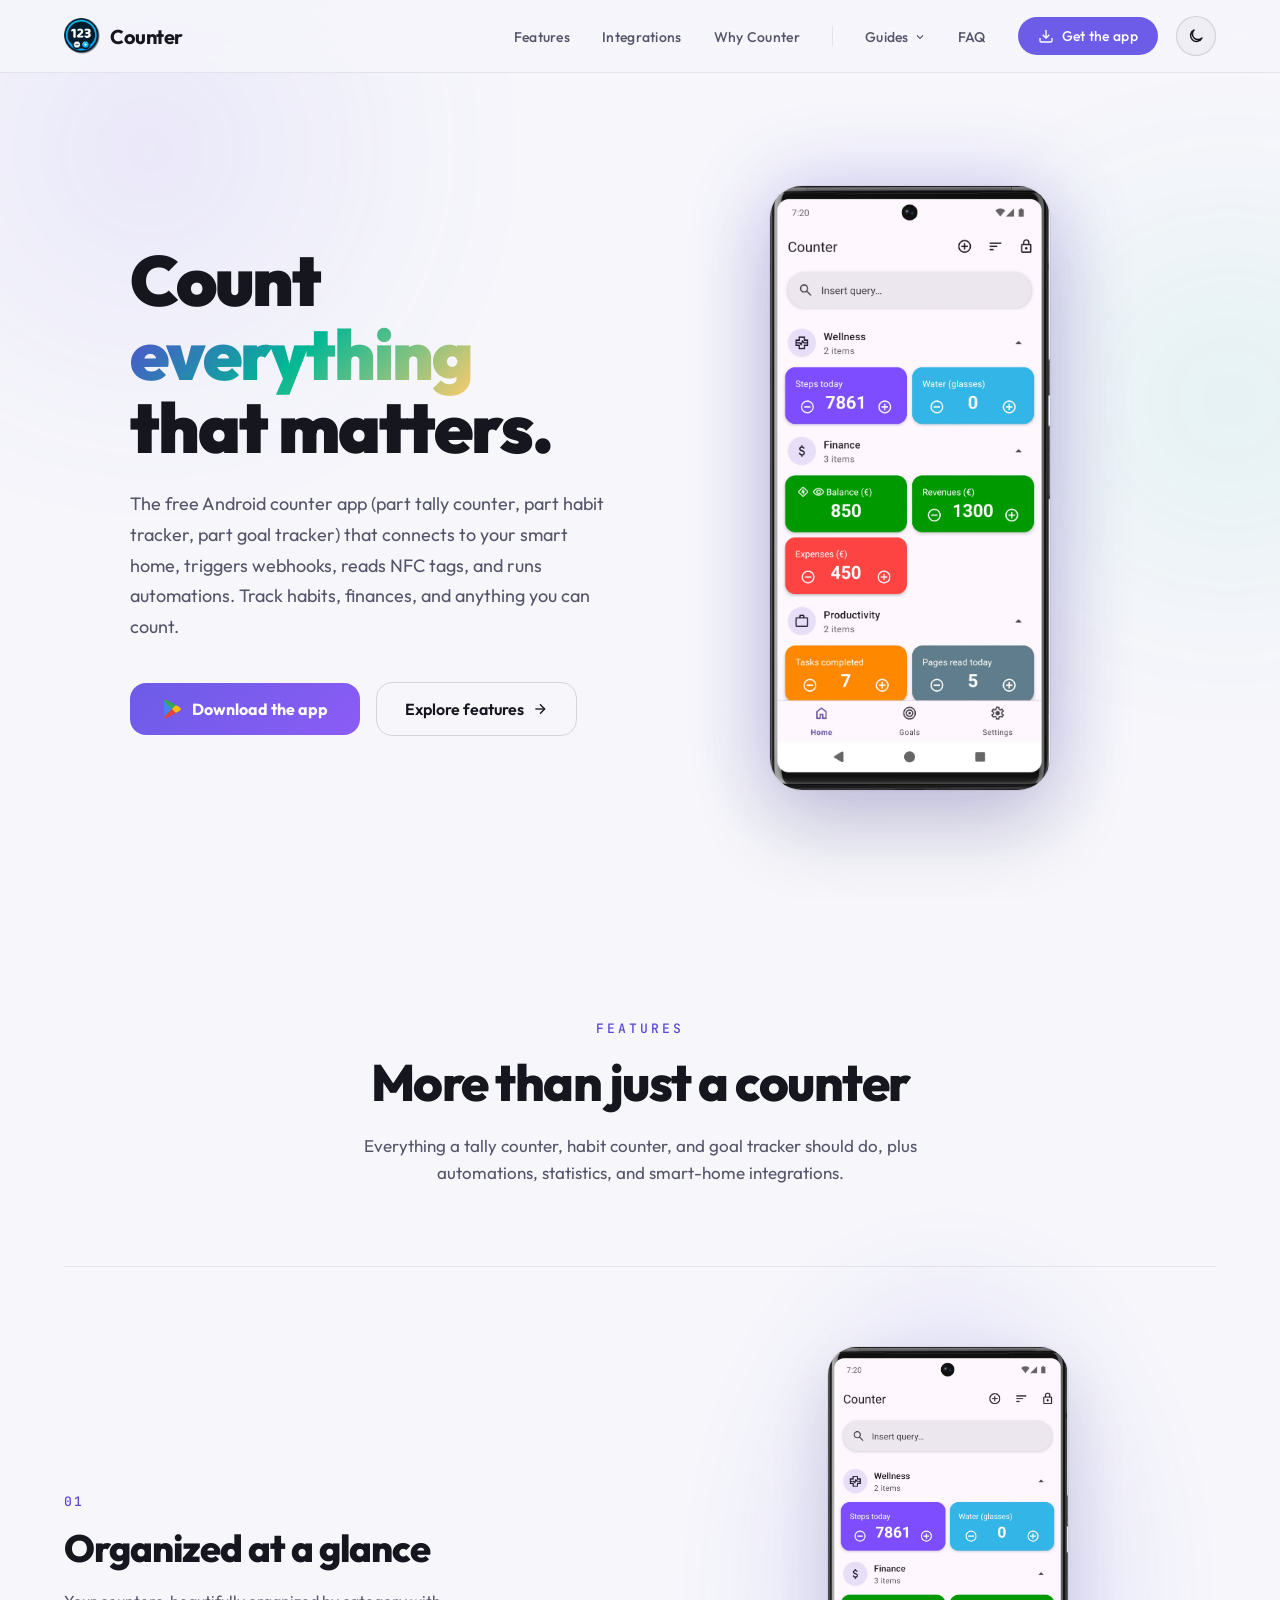
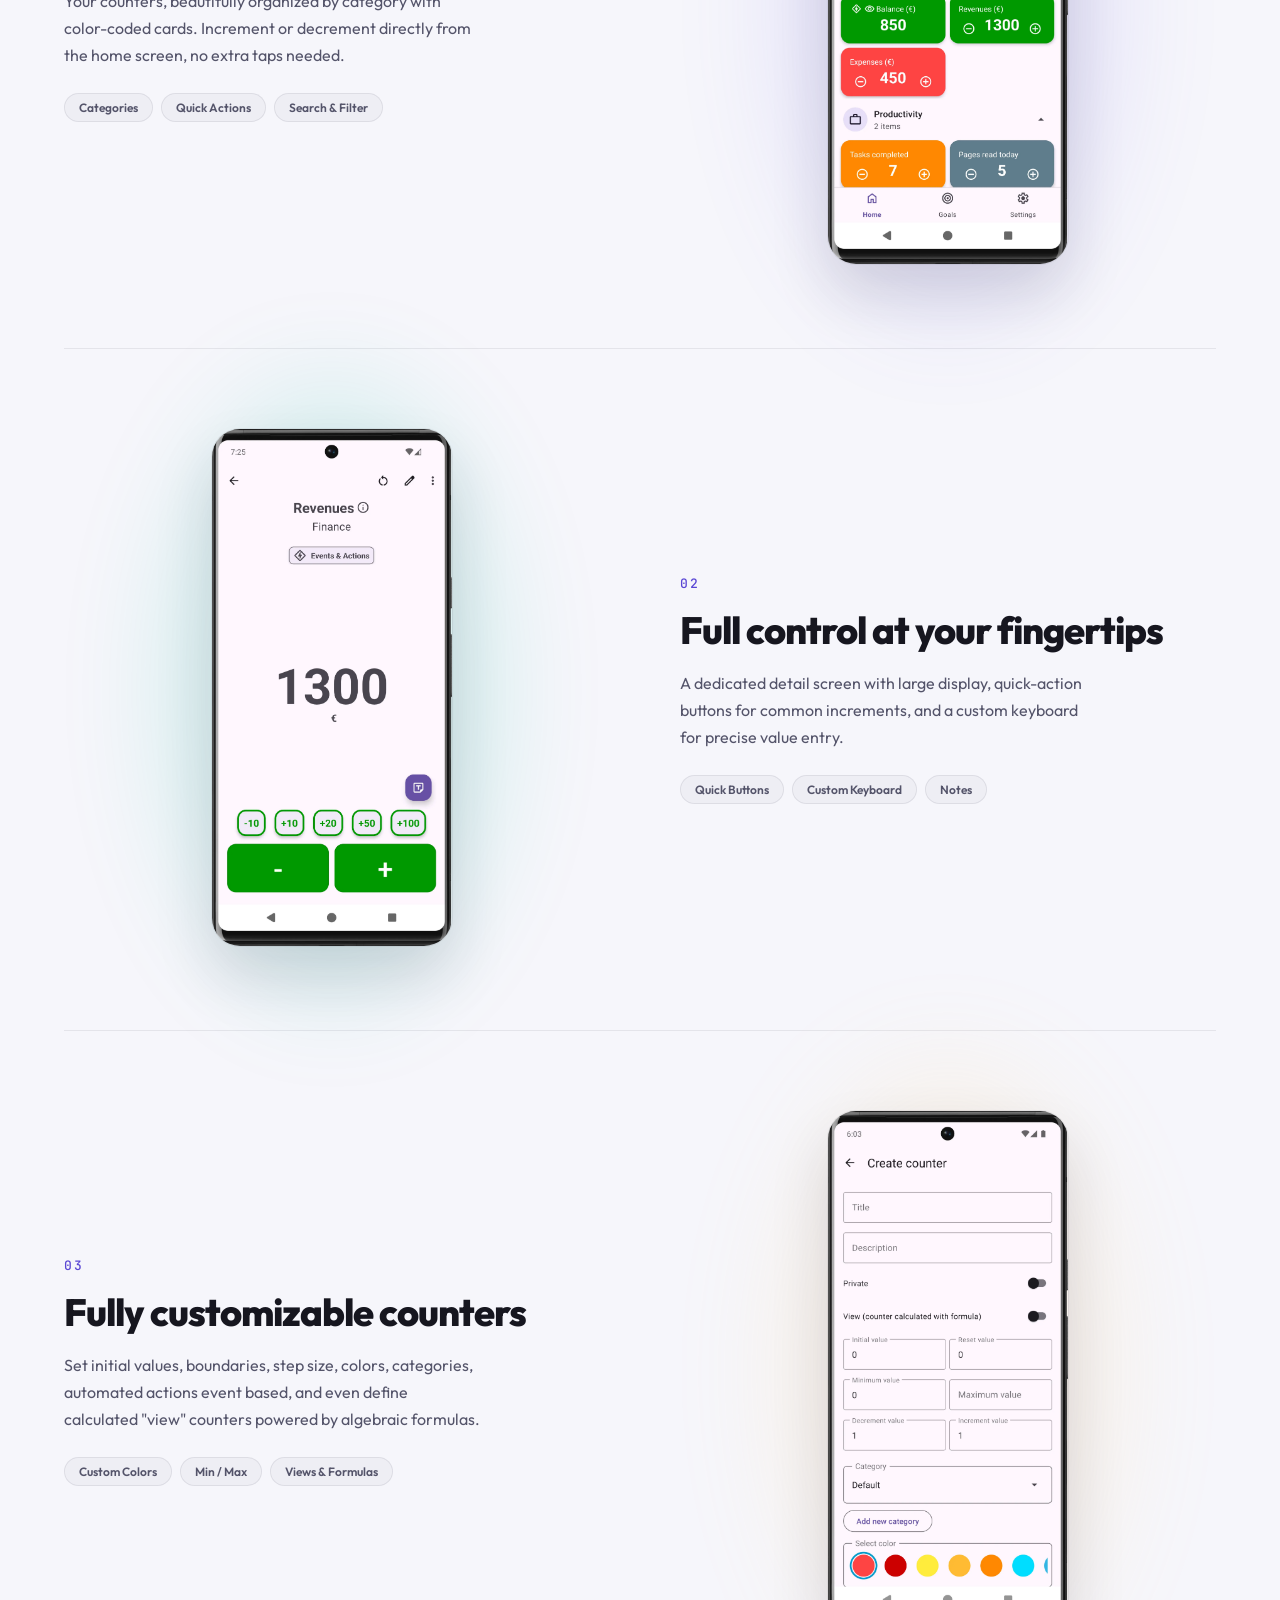
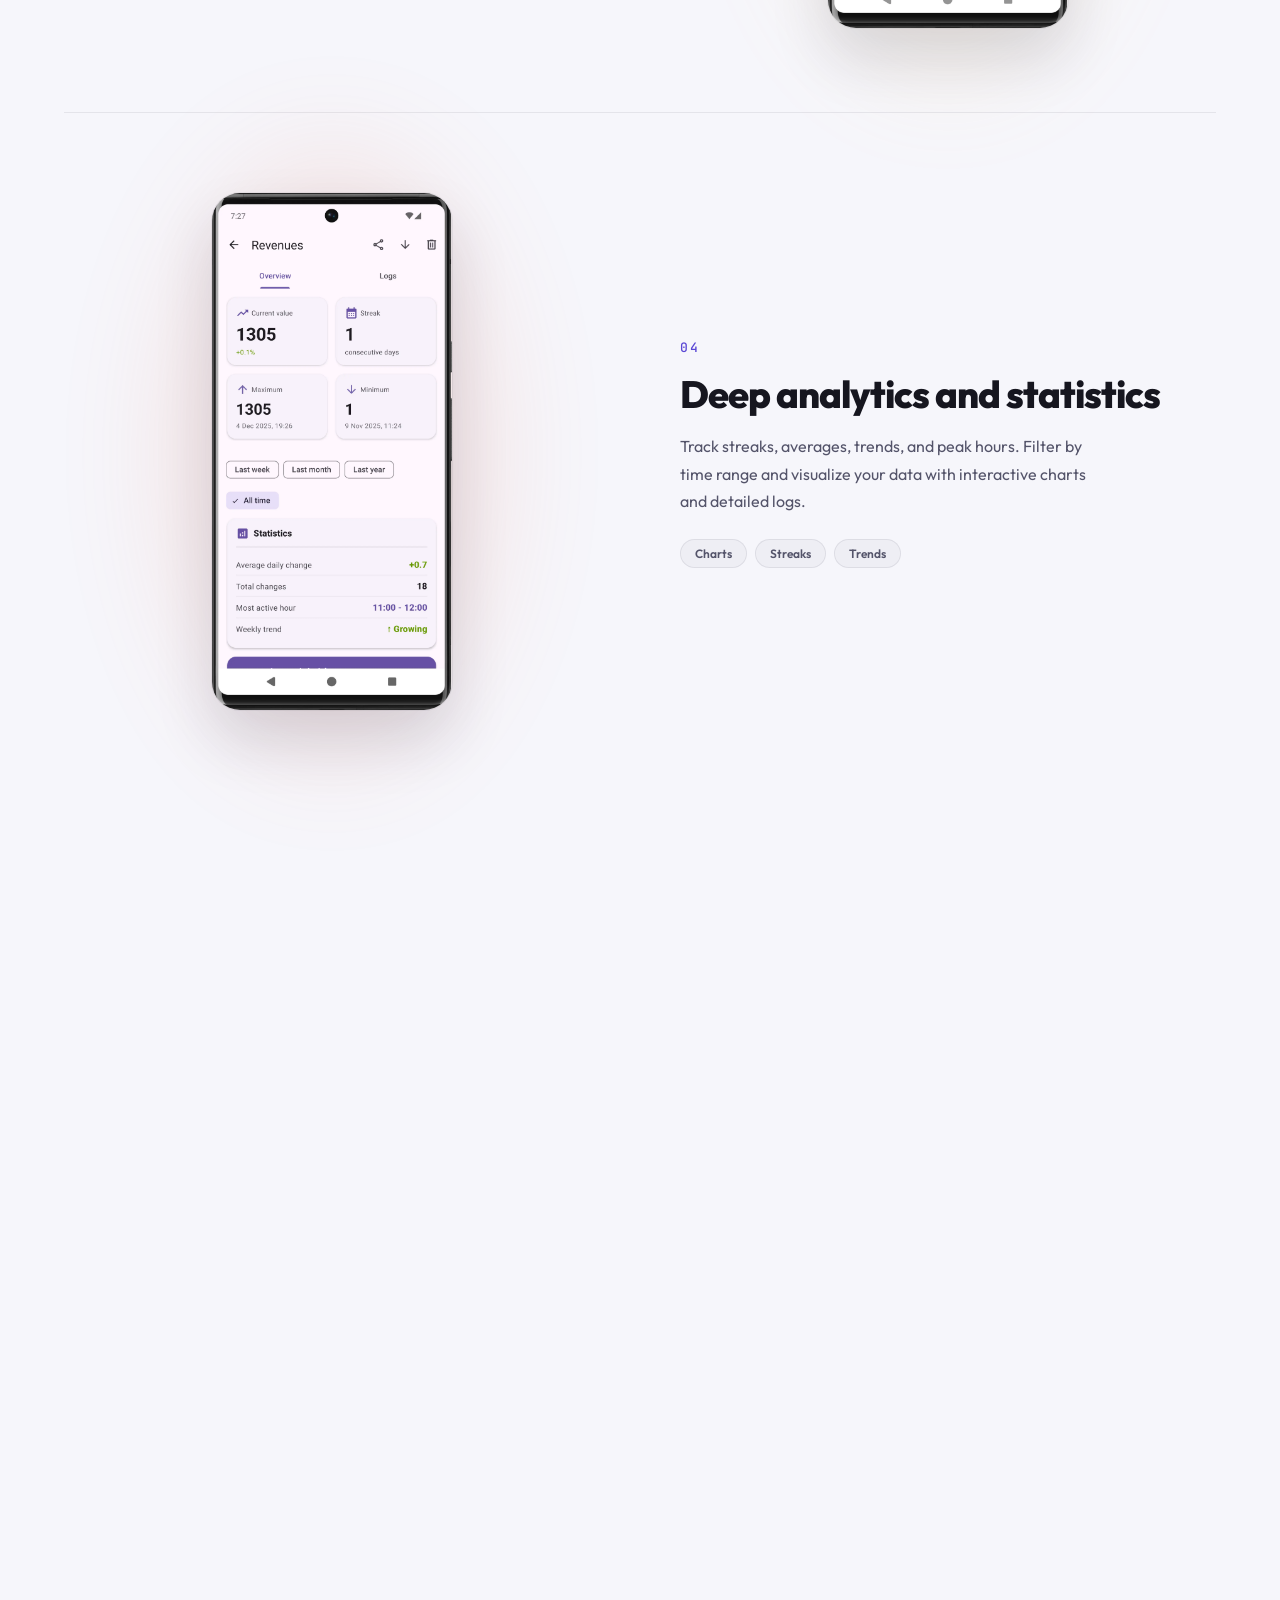
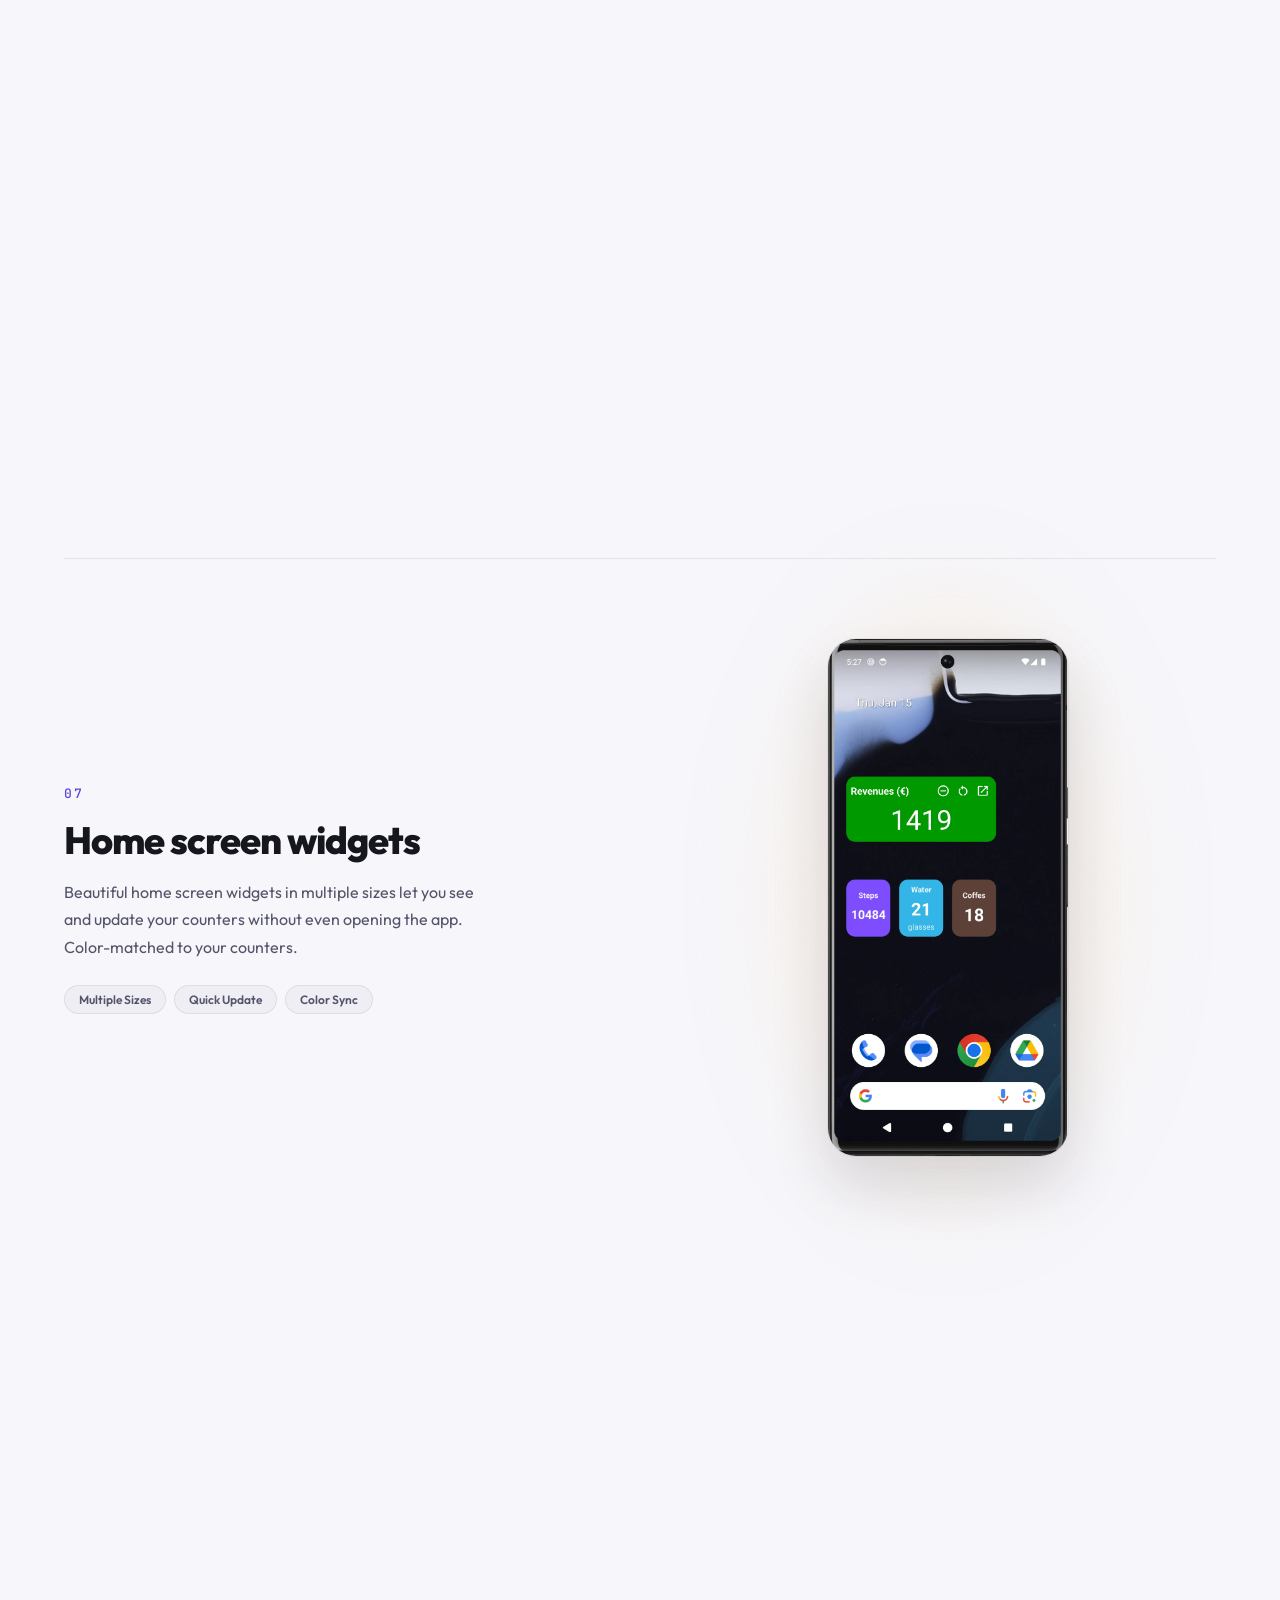
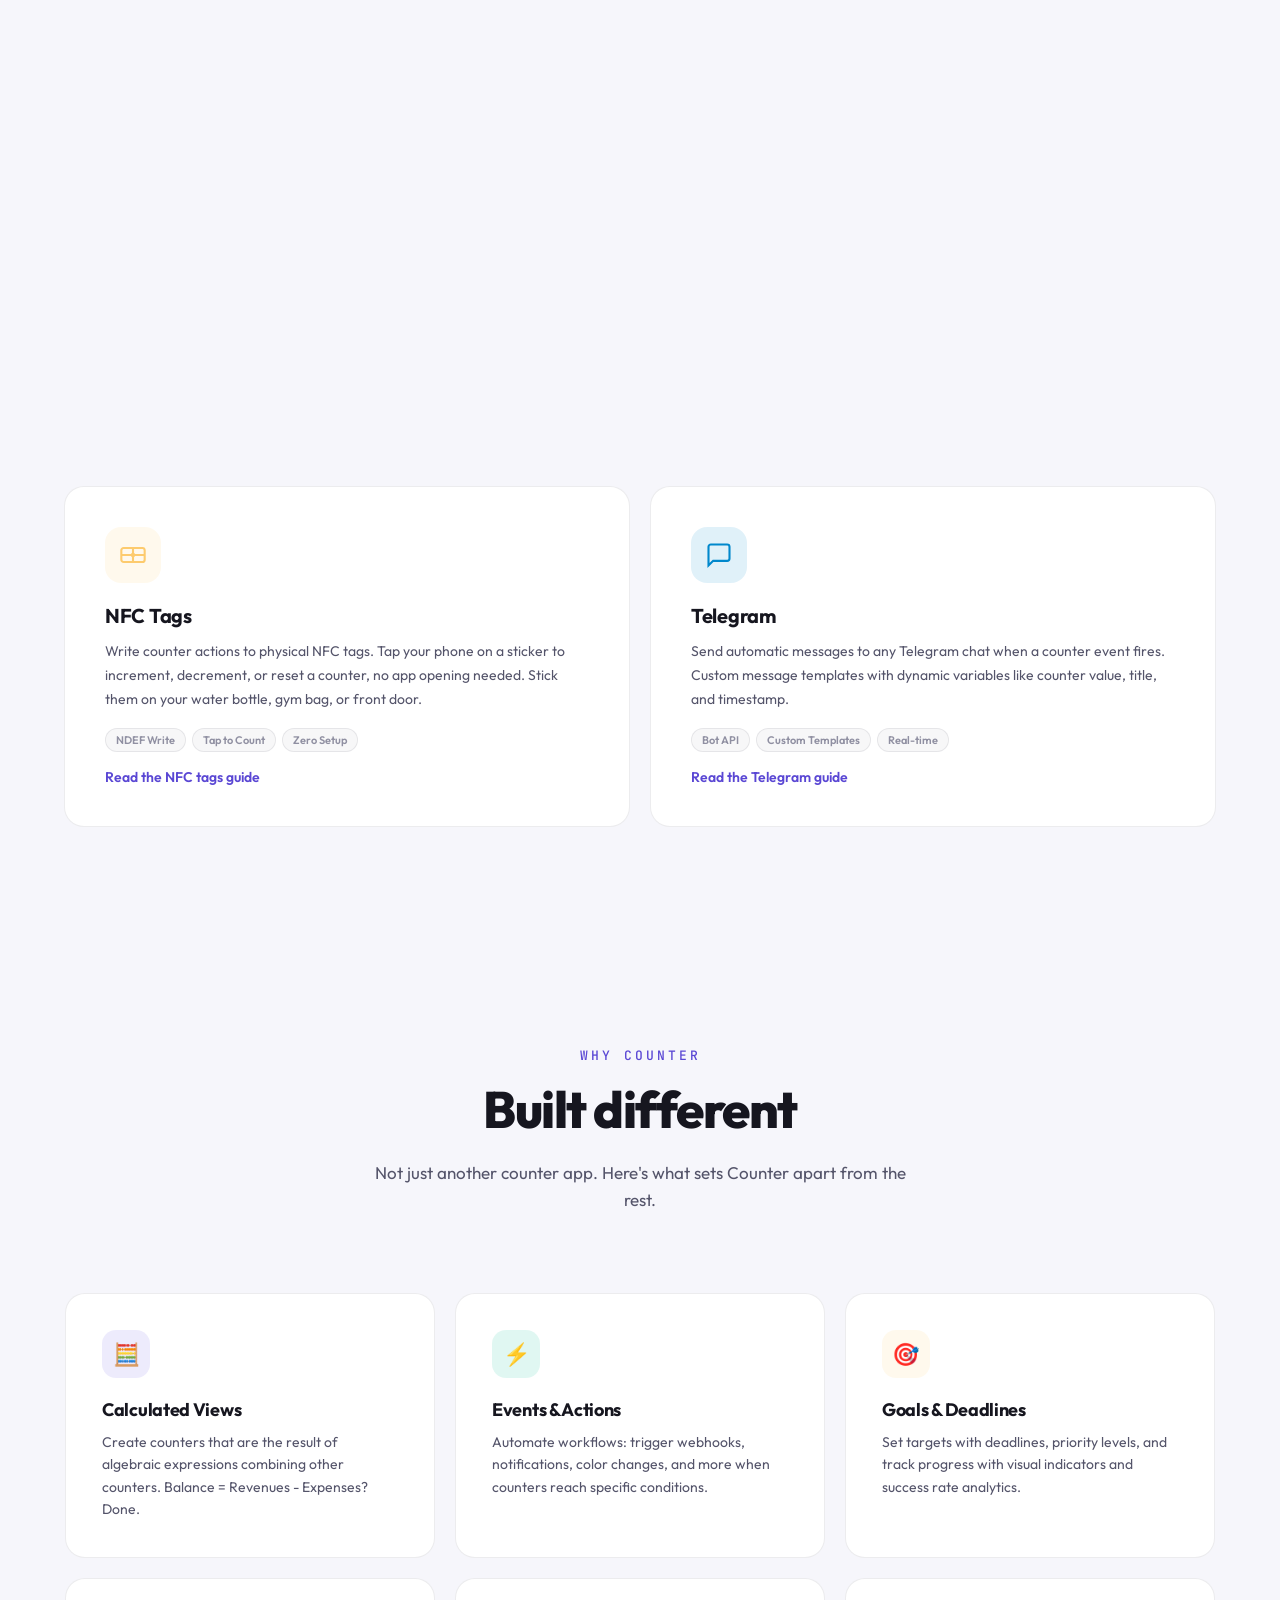
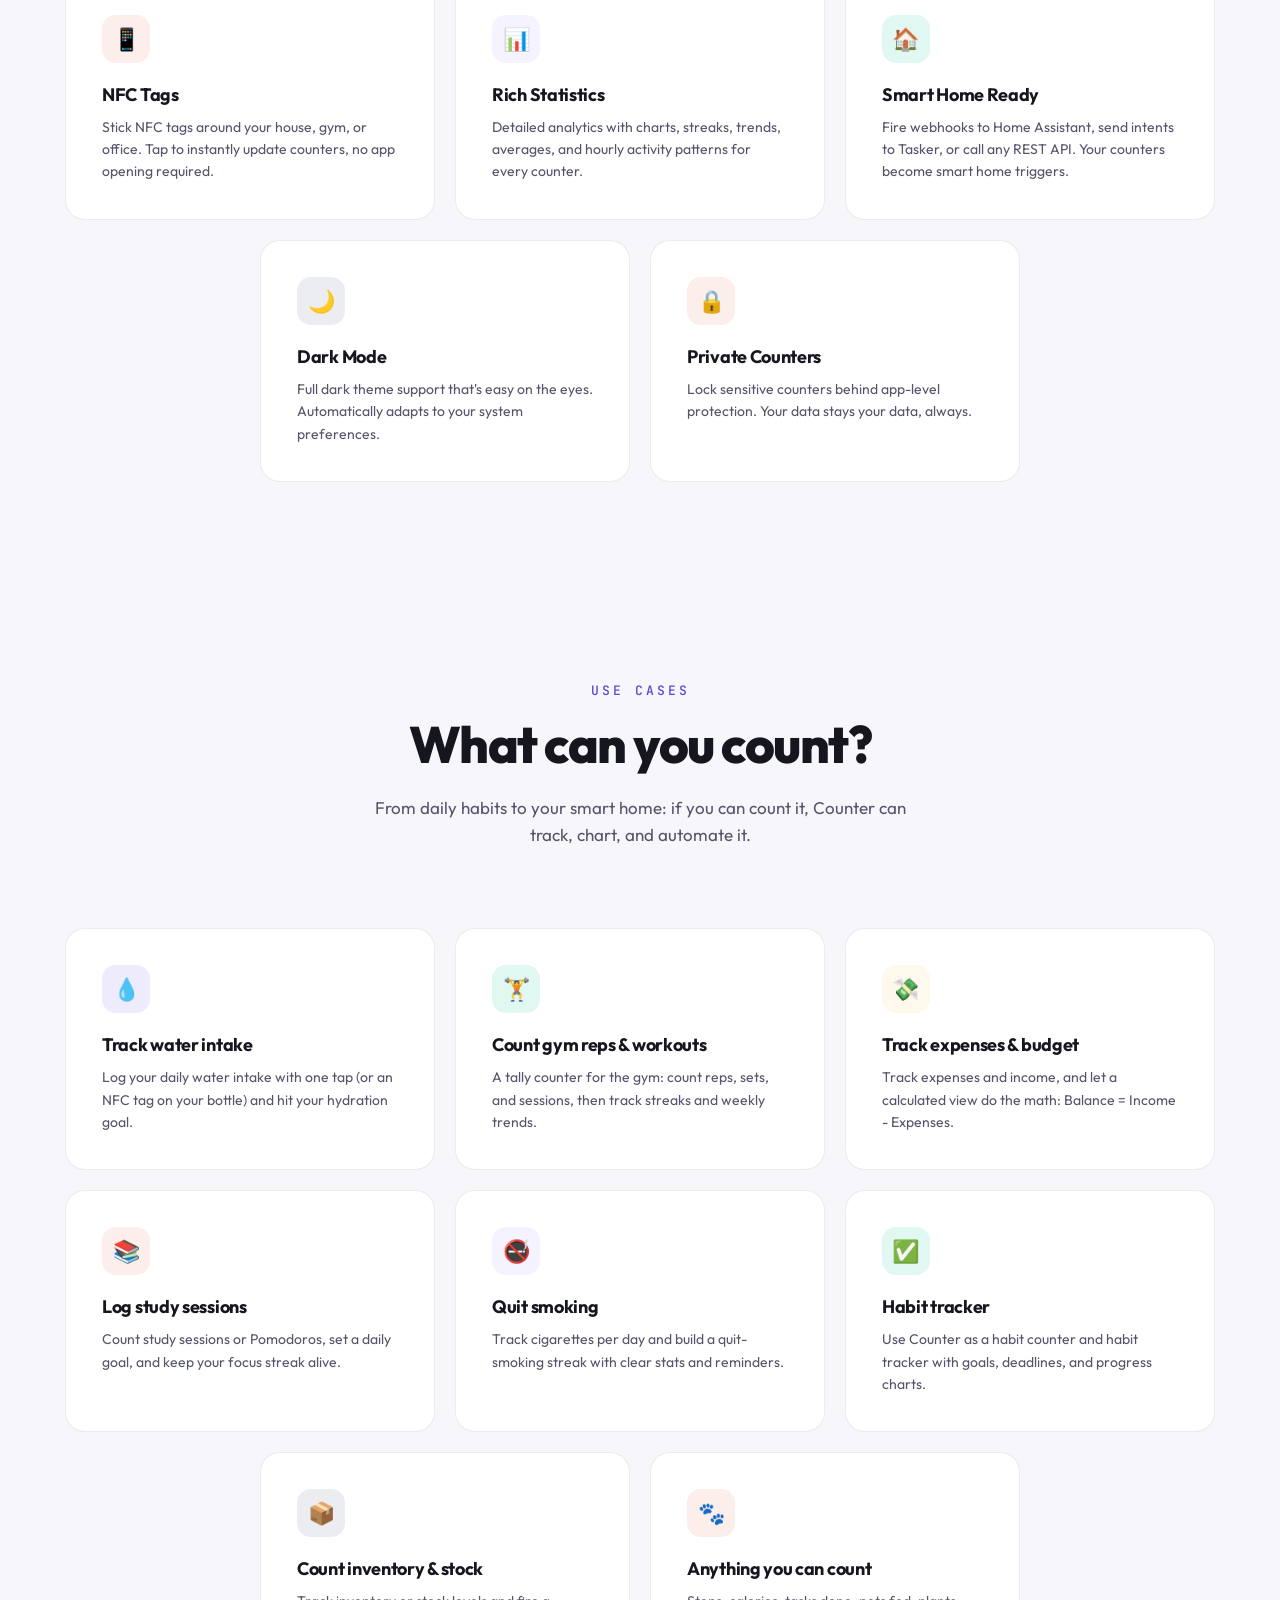
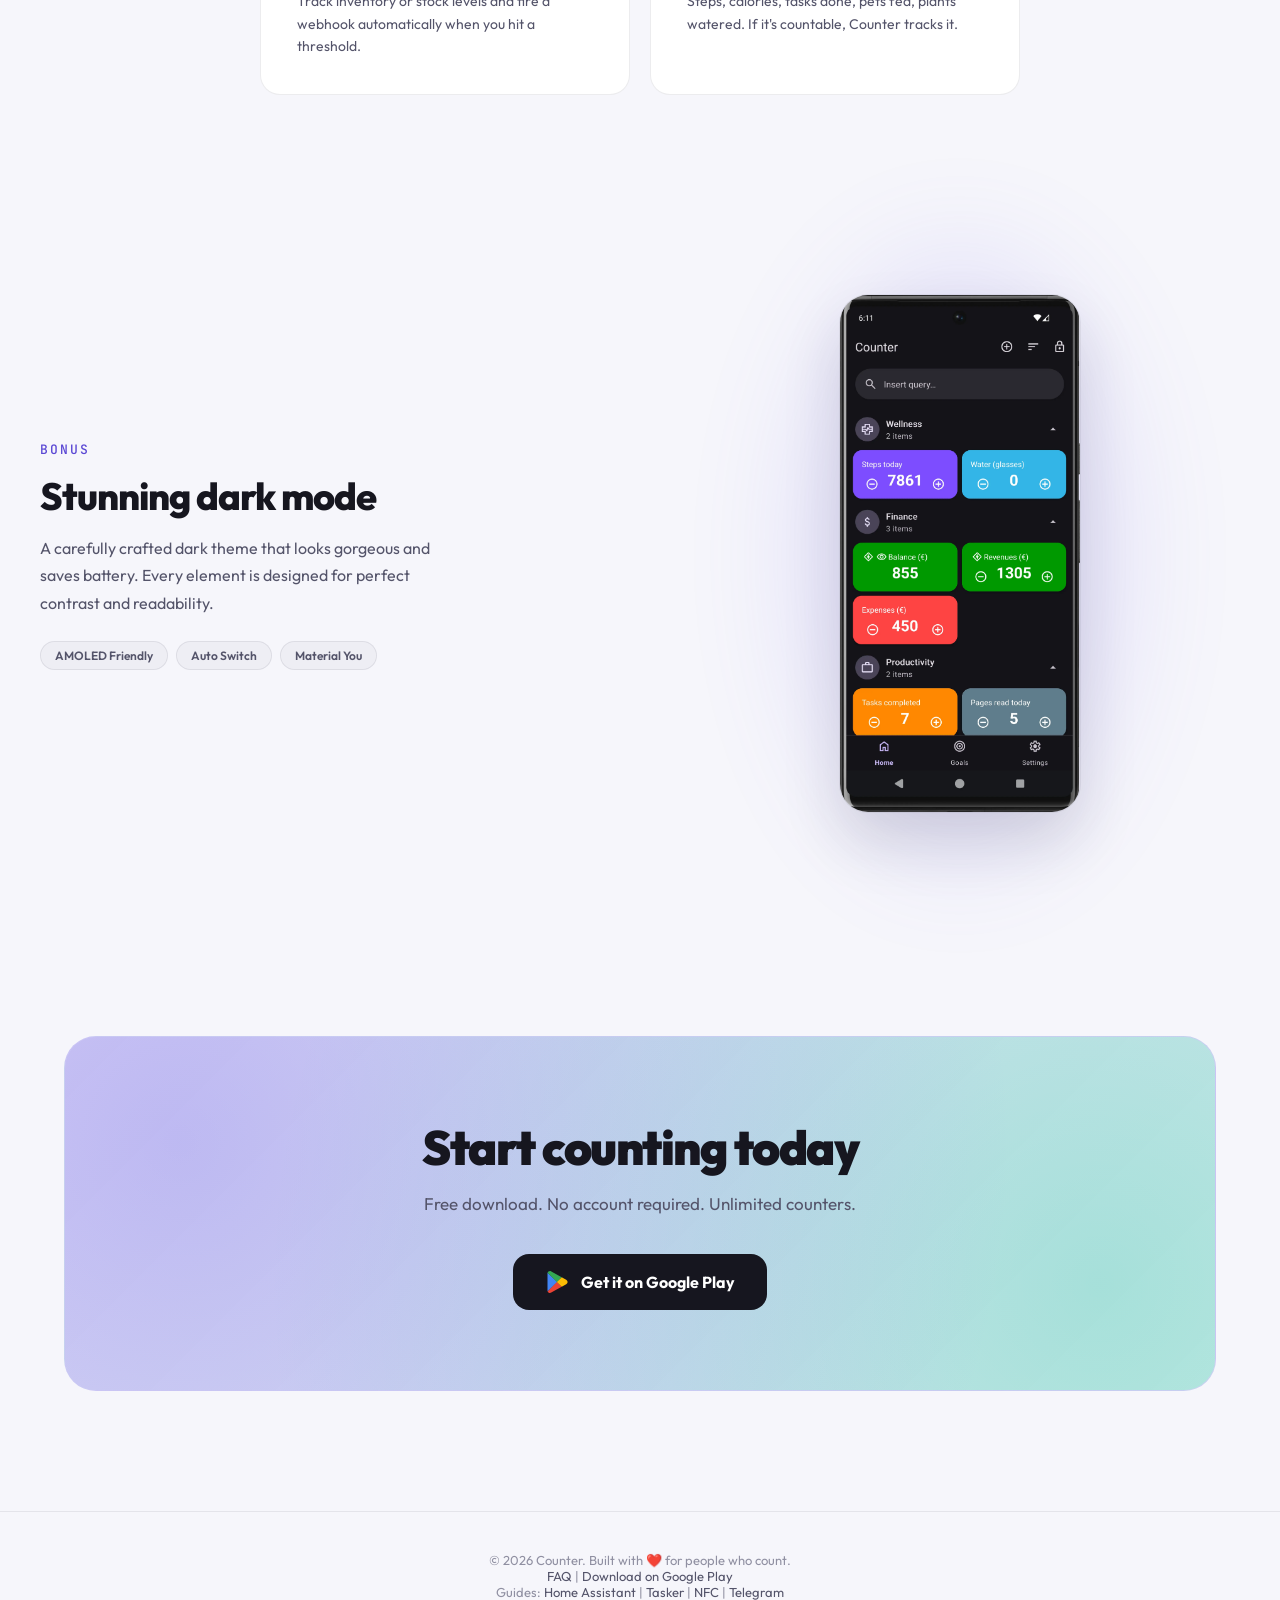
==== commit 87b6f06e: "Aggiunte guide Home Assistant, Tasker e NFC con CSS/JS condivisi e link interni e riorganizzata navb" ====
--- a/index.html
+++ b/index.html
@@ -982,6 +982,49 @@
 :root[data-theme="light"] .btn-google-play:hover { box-shadow: 0 12px 40px rgba(20,20,40,0.18); }
 :root[data-theme="light"] .phone-mockup img { box-shadow: 0 40px 80px rgba(30,30,60,0.16), 0 0 0 1px rgba(20,20,40,0.06), 0 0 80px var(--accent-glow); }
 :root[data-theme="light"] .feature-phone img { box-shadow: 0 30px 60px rgba(30,30,60,0.14), 0 0 0 1px rgba(20,20,40,0.06); }
+
+/* ===== NAV GROUPS + GUIDES DROPDOWN ===== */
+.nav-sep { width: 1px; height: 20px; background: var(--border); align-self: center; }
+.nav-dropdown { position: relative; }
+.nav-dropdown-toggle {
+  display: inline-flex; align-items: center; gap: 5px;
+  background: none; border: none; cursor: pointer; padding: 0;
+  font-family: inherit; font-size: 14px; font-weight: 500; letter-spacing: 0.3px;
+  color: var(--text-secondary); transition: color 0.2s;
+}
+.nav-dropdown-toggle:hover { color: var(--text-primary); }
+.nav-dropdown-toggle svg { transition: transform 0.25s; }
+.nav-dropdown:hover .nav-dropdown-toggle svg,
+.nav-dropdown.open .nav-dropdown-toggle svg { transform: rotate(180deg); }
+.nav-dropdown::after { content: ''; position: absolute; top: 100%; left: 0; right: 0; height: 14px; }
+.nav-dropdown-menu {
+  position: absolute; top: calc(100% + 12px); left: 50%; transform: translateX(-50%);
+  min-width: 210px; list-style: none; z-index: 1001;
+  background: var(--bg-card); border: 1px solid var(--border); border-radius: 14px;
+  padding: 8px; display: none; flex-direction: column; gap: 2px;
+  box-shadow: 0 16px 40px rgba(0,0,0,0.35);
+}
+.nav-dropdown:hover .nav-dropdown-menu,
+.nav-dropdown.open .nav-dropdown-menu { display: flex; }
+.nav-dropdown-menu a {
+  display: block; padding: 9px 14px; border-radius: 9px;
+  color: var(--text-secondary); font-size: 14px; white-space: nowrap; transition: background 0.2s, color 0.2s;
+}
+.nav-dropdown-menu a:hover { background: rgba(255,255,255,0.05); color: var(--text-primary); }
+:root[data-theme="light"] .nav-dropdown-menu { box-shadow: 0 16px 40px rgba(20,20,40,0.12); }
+:root[data-theme="light"] .nav-dropdown-menu a:hover { background: rgba(20,20,40,0.05); }
+
+@media (max-width: 900px) {
+  .nav-sep { display: none; }
+  .nav-dropdown { position: static; }
+  .nav-dropdown-toggle svg { display: none; }
+  .nav-dropdown::after { display: none; }
+  .nav-dropdown-menu {
+    position: static; transform: none; display: flex; z-index: auto;
+    background: none; border: none; box-shadow: none; padding: 0; margin: 8px 0 0; min-width: 0;
+  }
+  .nav-dropdown-menu a { padding: 6px 0 6px 16px; }
+}
 </style>
 <script async src="https://www.googletagmanager.com/gtag/js?id=G-2BK2MG308F"></script>
   <script>
@@ -1007,8 +1050,20 @@
       <li><a href="#features">Features</a></li>
       <li><a href="#integrations">Integrations</a></li>
       <li><a href="#highlights">Why Counter</a></li>
+      <li class="nav-sep" aria-hidden="true"></li>
+      <li class="nav-dropdown">
+        <button type="button" class="nav-dropdown-toggle" aria-haspopup="true" aria-expanded="false">
+          Guides
+          <svg width="12" height="12" fill="none" stroke="currentColor" stroke-width="2.2" viewBox="0 0 24 24" aria-hidden="true"><polyline points="6 9 12 15 18 9"/></svg>
+        </button>
+        <ul class="nav-dropdown-menu">
+          <li><a href="home-assistant-counter.html">Home Assistant</a></li>
+          <li><a href="tasker-counter.html">Tasker &amp; Automate</a></li>
+          <li><a href="nfc-counter.html">NFC tags</a></li>
+          <li><a href="telegram-counter.html">Telegram</a></li>
+        </ul>
+      </li>
       <li><a href="faq.html">FAQ</a></li>
-      <li><a href="#download">Download</a></li>
       <li>
         <a href="https://play.google.com/store/apps/details?id=com.zipangulu.counter" class="btn-download-nav" target="_blank" rel="noopener">
           <svg width="16" height="16" fill="none" stroke="currentColor" stroke-width="2" viewBox="0 0 24 24"><path d="M21 15v4a2 2 0 0 1-2 2H5a2 2 0 0 1-2-2v-4"/><polyline points="7 10 12 15 17 10"/><line x1="12" y1="15" x2="12" y2="3"/></svg>
@@ -1251,6 +1306,7 @@
           <span class="integration-tag">Zapier</span>
           <span class="integration-tag">Any REST API</span>
         </div>
+        <a class="integration-link" href="home-assistant-counter.html" style="display:inline-block;margin-top:16px;font-size:14px;font-weight:600;color:var(--accent-light);text-decoration:none;">Read the Home Assistant guide</a>
       </div>
       <div class="integration-card reveal">
         <div class="integration-icon">
@@ -1263,6 +1319,7 @@
           <span class="integration-tag">Automate</span>
           <span class="integration-tag">MacroDroid</span>
         </div>
+        <a class="integration-link" href="tasker-counter.html" style="display:inline-block;margin-top:16px;font-size:14px;font-weight:600;color:var(--accent-light);text-decoration:none;">Read the Tasker &amp; Automate guide</a>
       </div>
       <div class="integration-card reveal">
         <div class="integration-icon">
@@ -1275,6 +1332,7 @@
           <span class="integration-tag">Tap to Count</span>
           <span class="integration-tag">Zero Setup</span>
         </div>
+        <a class="integration-link" href="nfc-counter.html" style="display:inline-block;margin-top:16px;font-size:14px;font-weight:600;color:var(--accent-light);text-decoration:none;">Read the NFC tags guide</a>
       </div>
       <div class="integration-card reveal">
         <div class="integration-icon">
@@ -1287,6 +1345,7 @@
           <span class="integration-tag">Custom Templates</span>
           <span class="integration-tag">Real-time</span>
         </div>
+        <a class="integration-link" href="telegram-counter.html" style="display:inline-block;margin-top:16px;font-size:14px;font-weight:600;color:var(--accent-light);text-decoration:none;">Read the Telegram guide</a>
       </div>
     </div>
   </div>
@@ -1448,6 +1507,7 @@
   <div class="container">
     <p>© 2026 Counter. Built with ❤️ for people who count.
       <br><a href="faq.html">FAQ</a> | <a href="https://play.google.com/store/apps/details?id=com.zipangulu.counter" target="_blank" rel="noopener">Download on Google Play</a>
+      <br>Guides: <a href="home-assistant-counter.html">Home Assistant</a> | <a href="tasker-counter.html">Tasker</a> | <a href="nfc-counter.html">NFC</a> | <a href="telegram-counter.html">Telegram</a>
     </p>
   </div>
 </footer>
@@ -1457,6 +1517,30 @@
 document.getElementById('hamburger').addEventListener('click', () => {
   document.getElementById('nav').classList.toggle('open');
 });
+
+// Guides dropdown
+(function(){
+  const dd = document.querySelector('.nav-dropdown');
+  if (!dd) return;
+  const toggle = dd.querySelector('.nav-dropdown-toggle');
+  toggle.addEventListener('click', (e) => {
+    e.preventDefault();
+    const open = dd.classList.toggle('open');
+    toggle.setAttribute('aria-expanded', open ? 'true' : 'false');
+  });
+  document.addEventListener('click', (e) => {
+    if (!dd.contains(e.target)) {
+      dd.classList.remove('open');
+      toggle.setAttribute('aria-expanded', 'false');
+    }
+  });
+  document.addEventListener('keydown', (e) => {
+    if (e.key === 'Escape') {
+      dd.classList.remove('open');
+      toggle.setAttribute('aria-expanded', 'false');
+    }
+  });
+})();
 
 // Close menu on link click
 document.querySelectorAll('.nav-links a').forEach(a => {
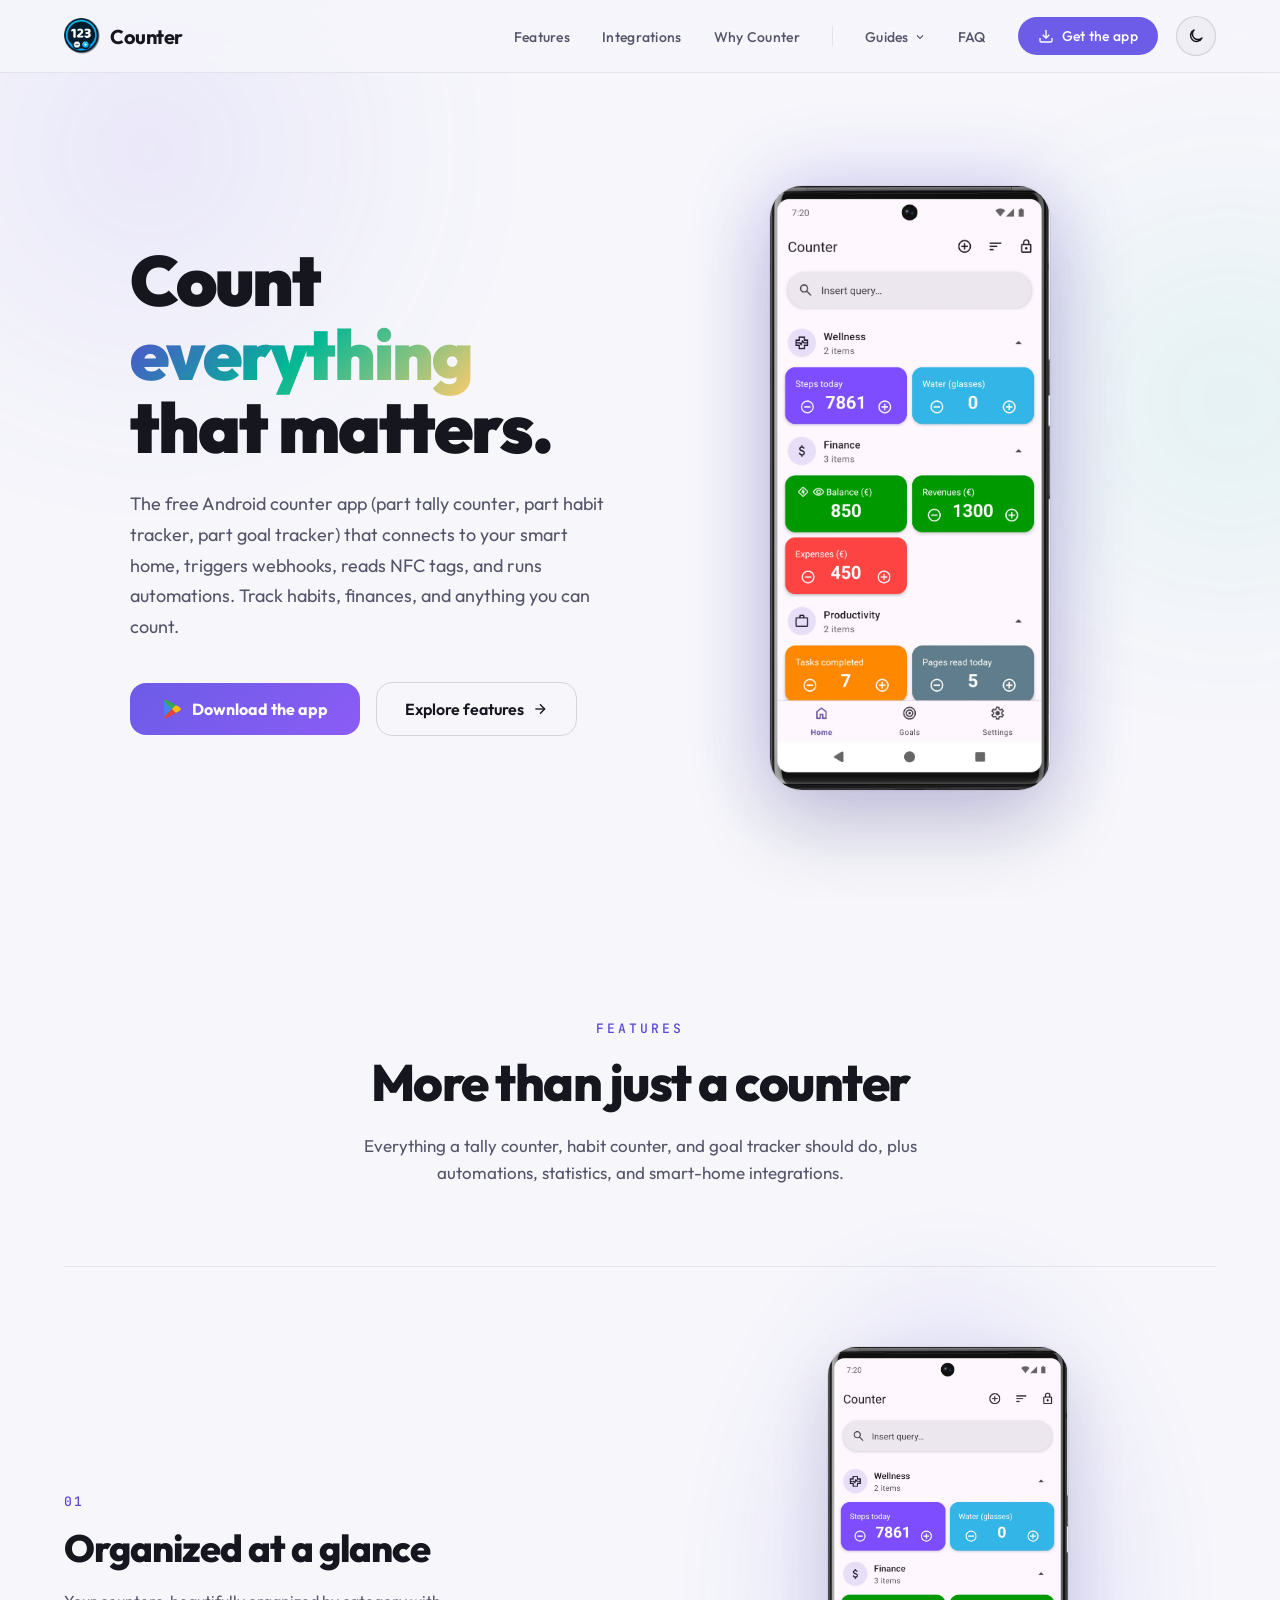
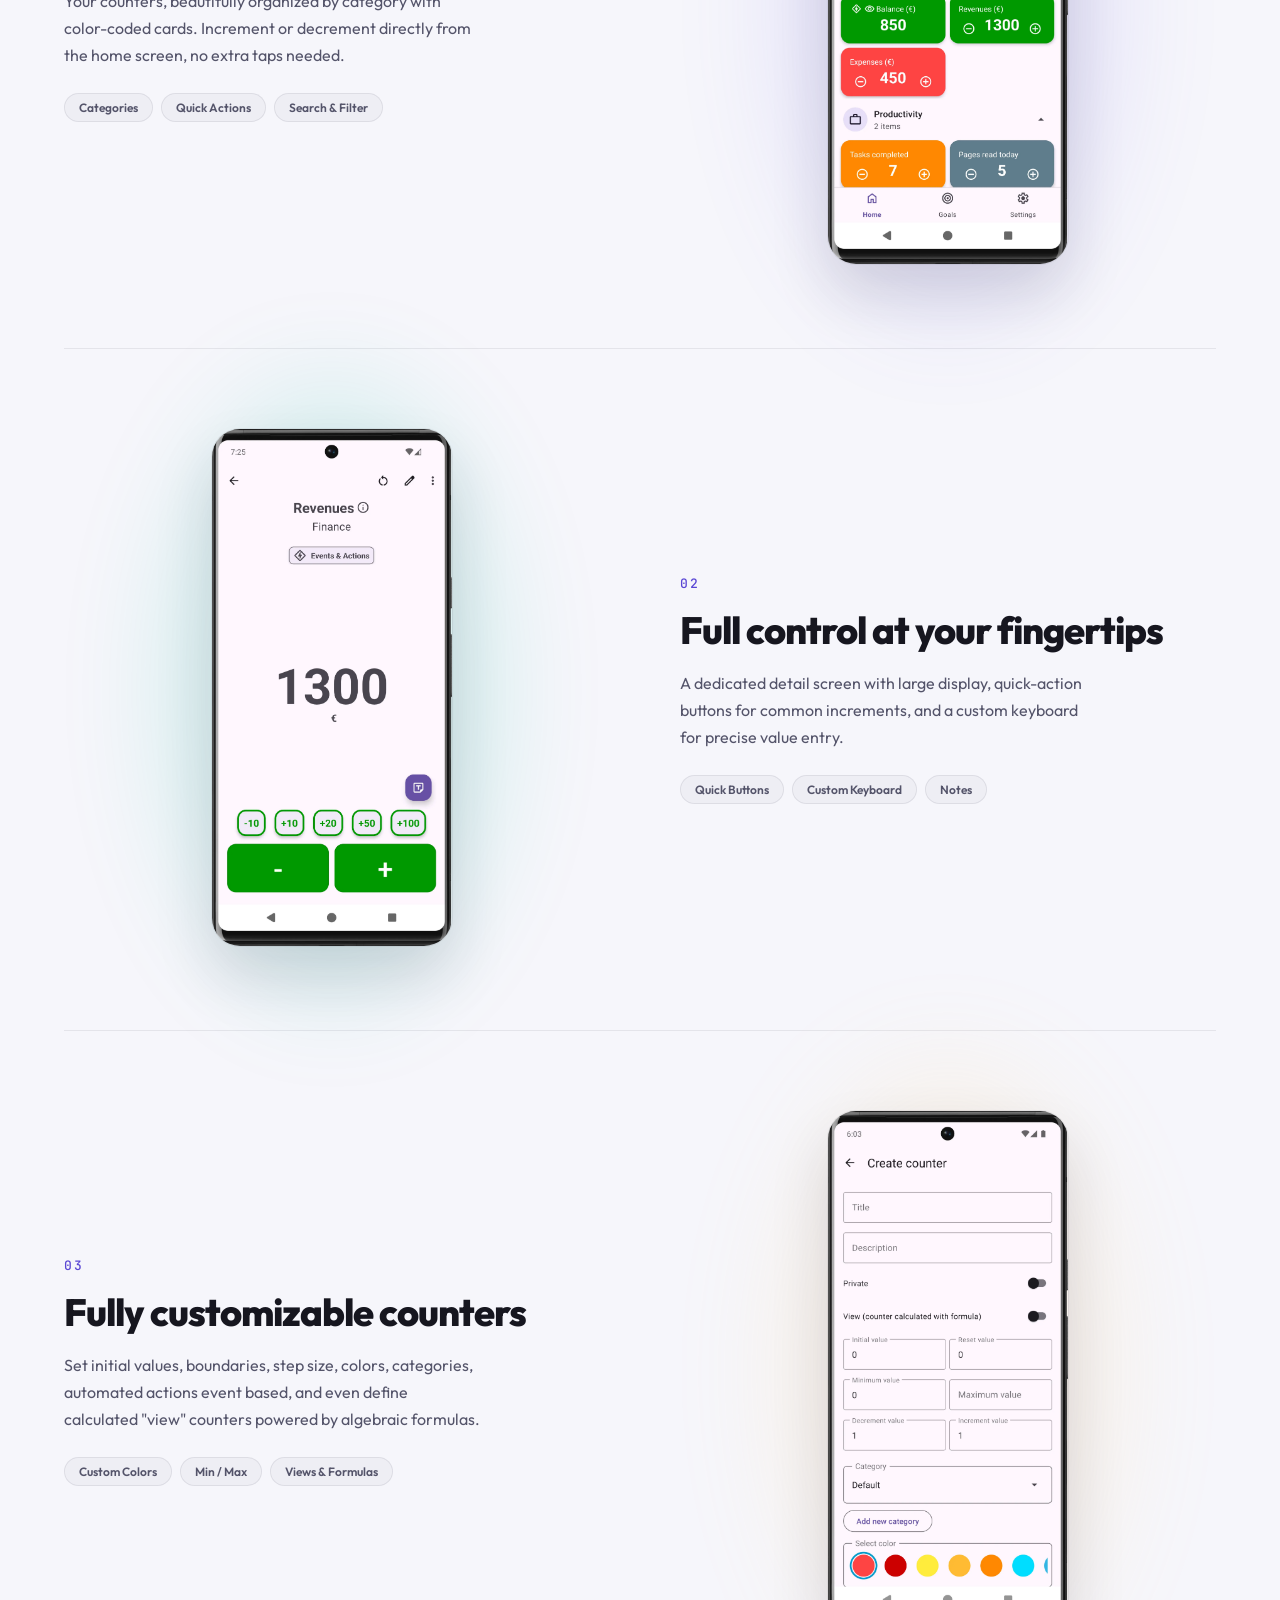
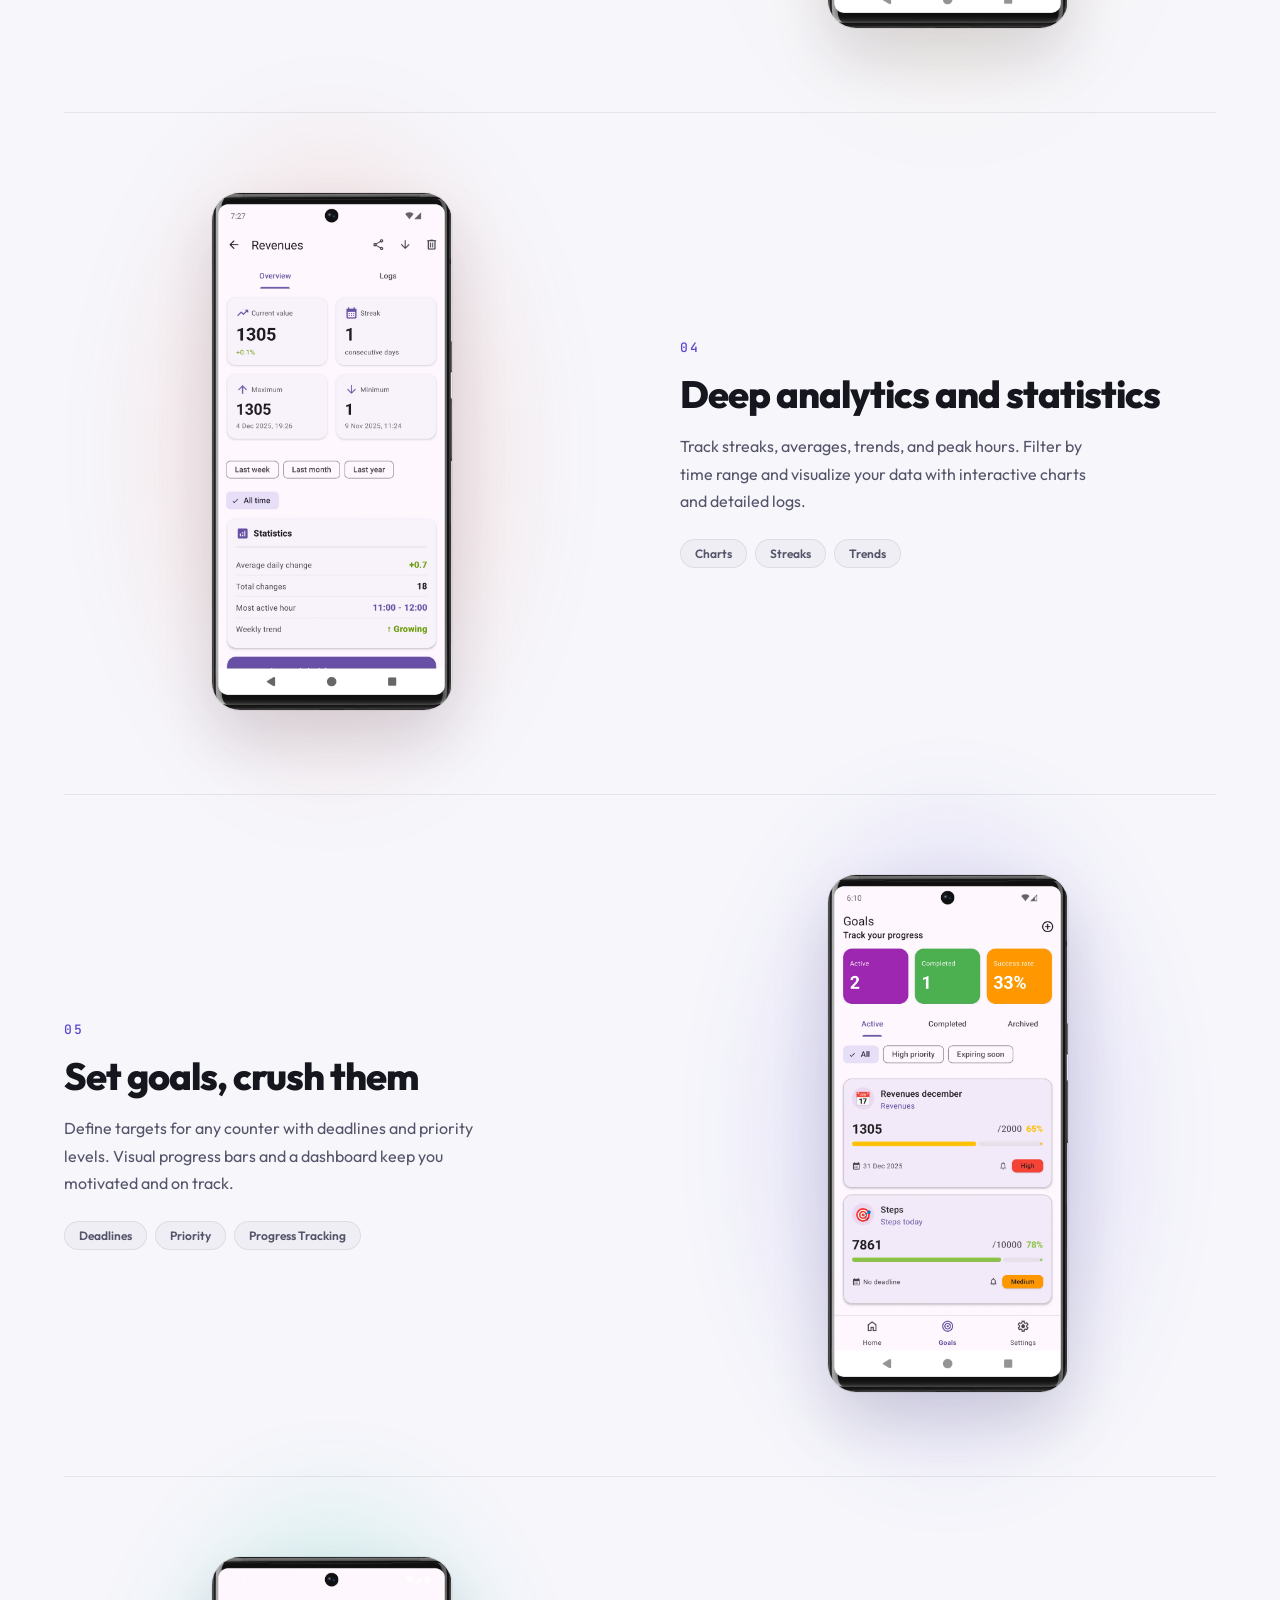
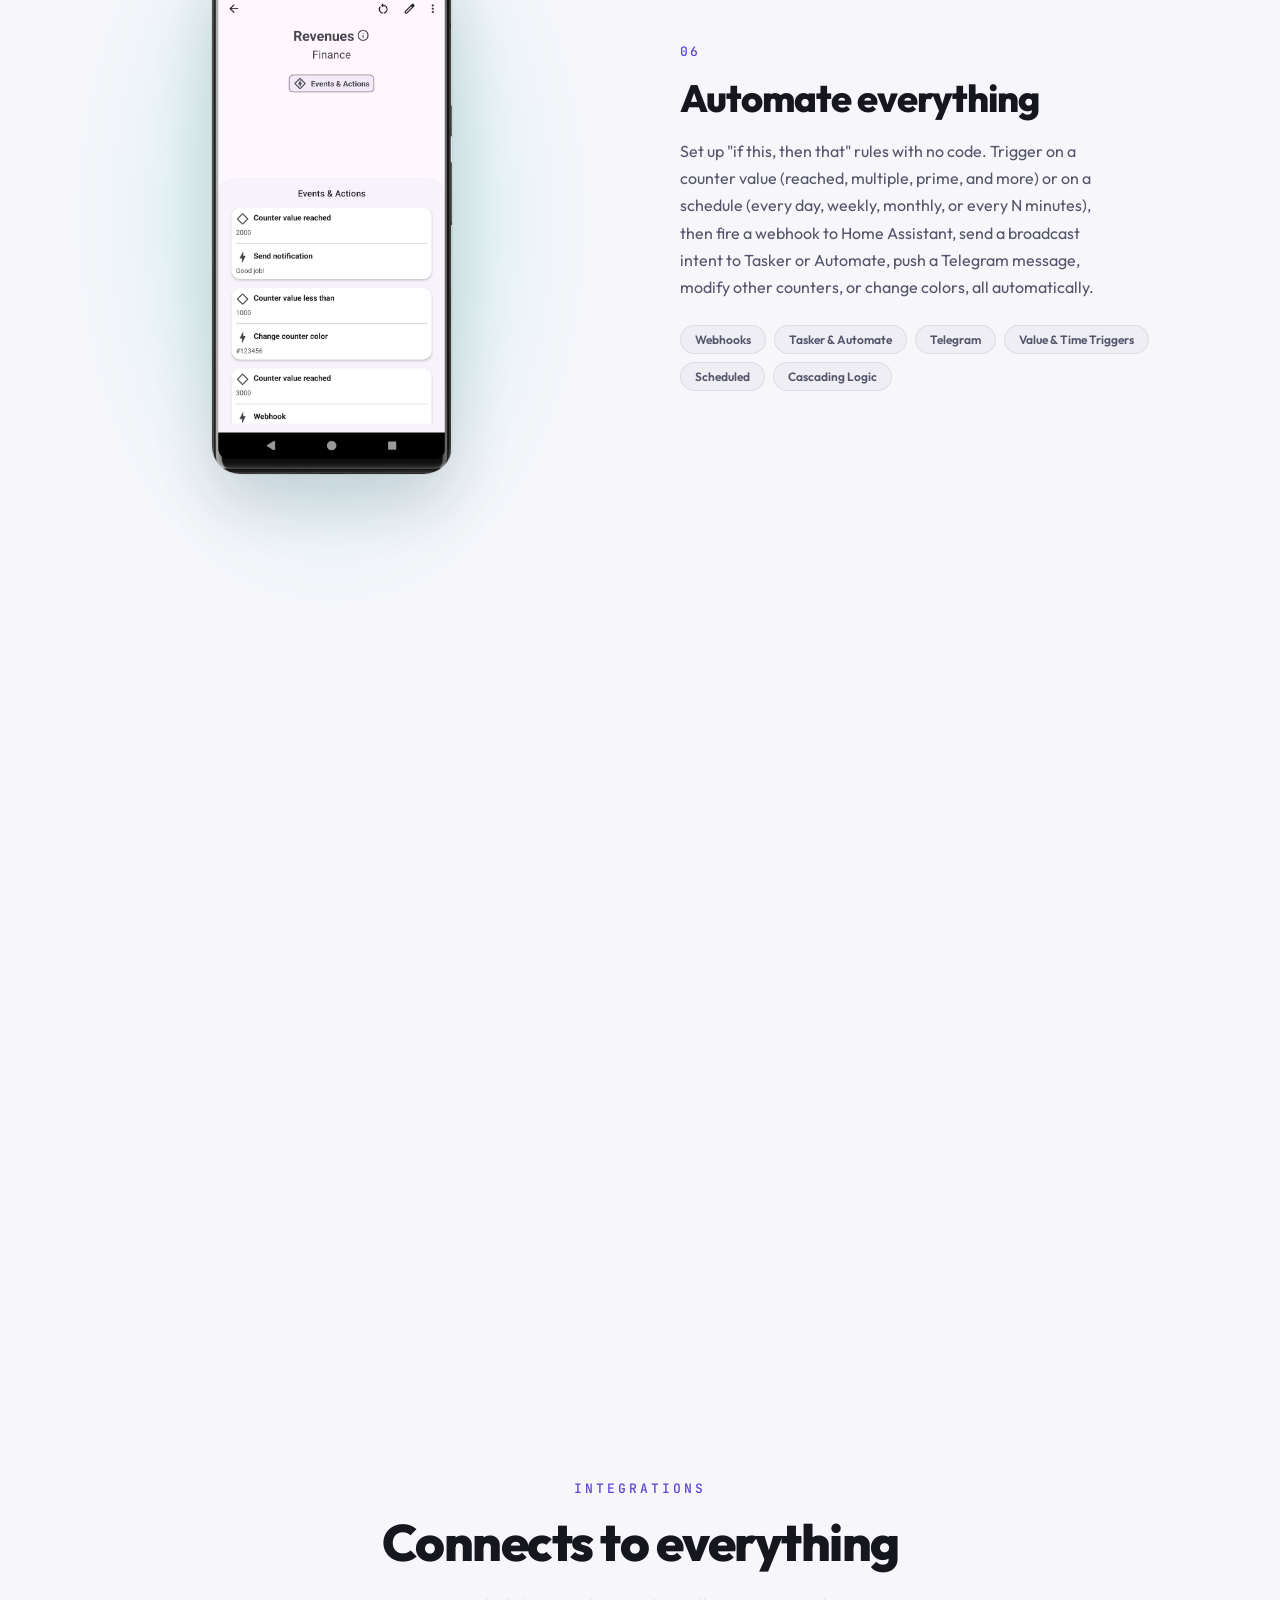
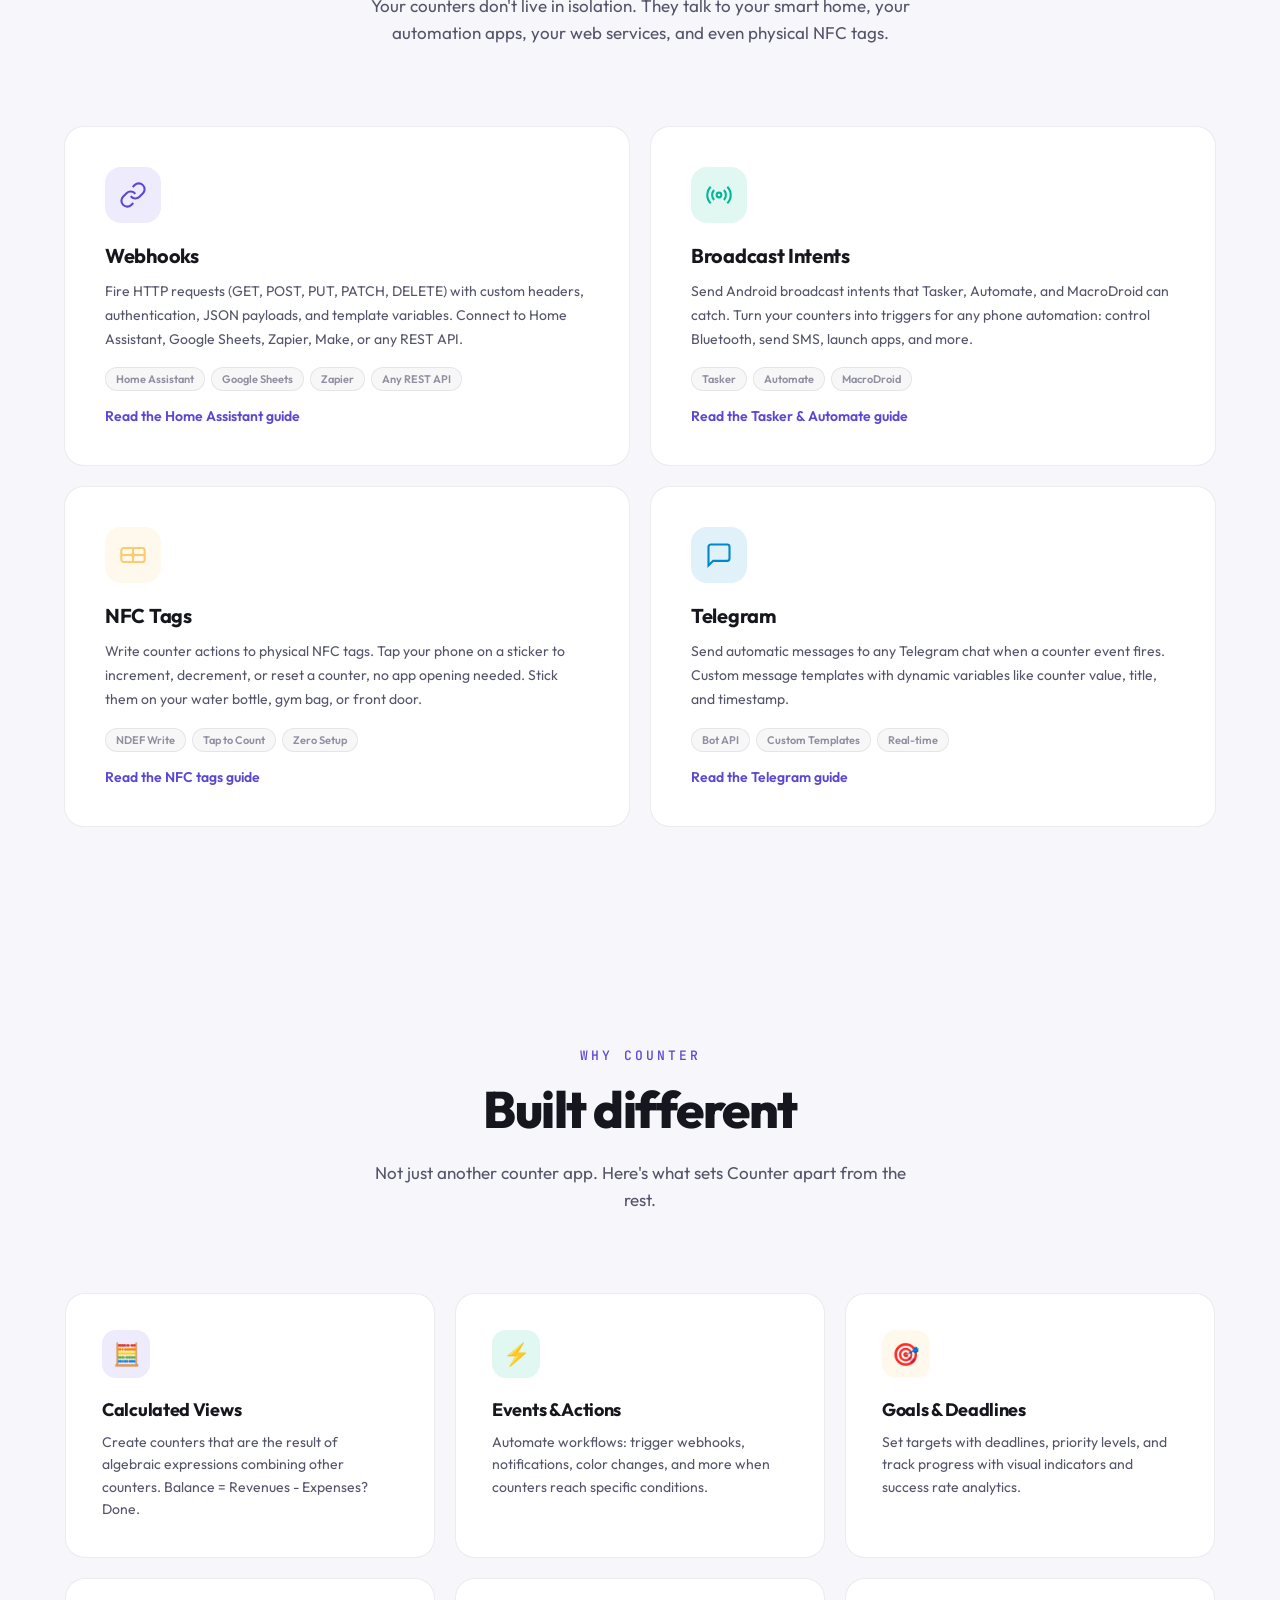
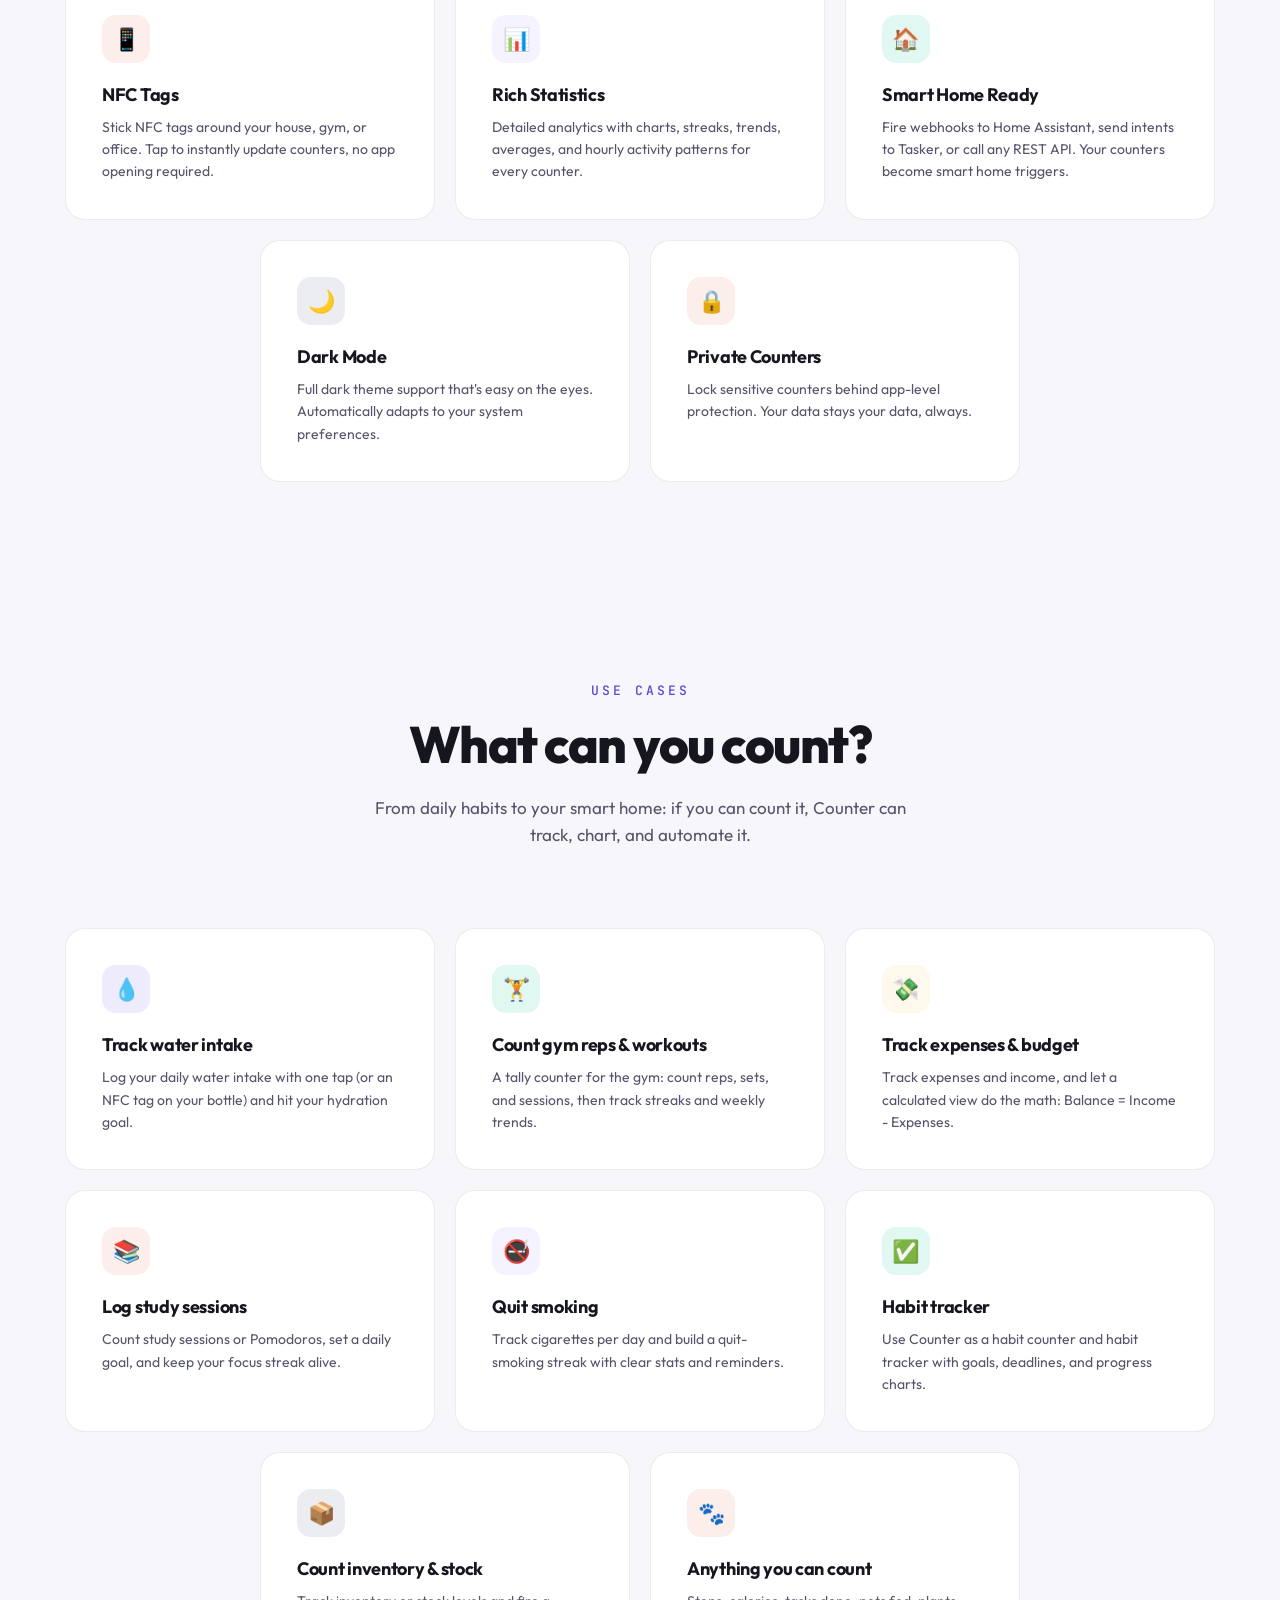
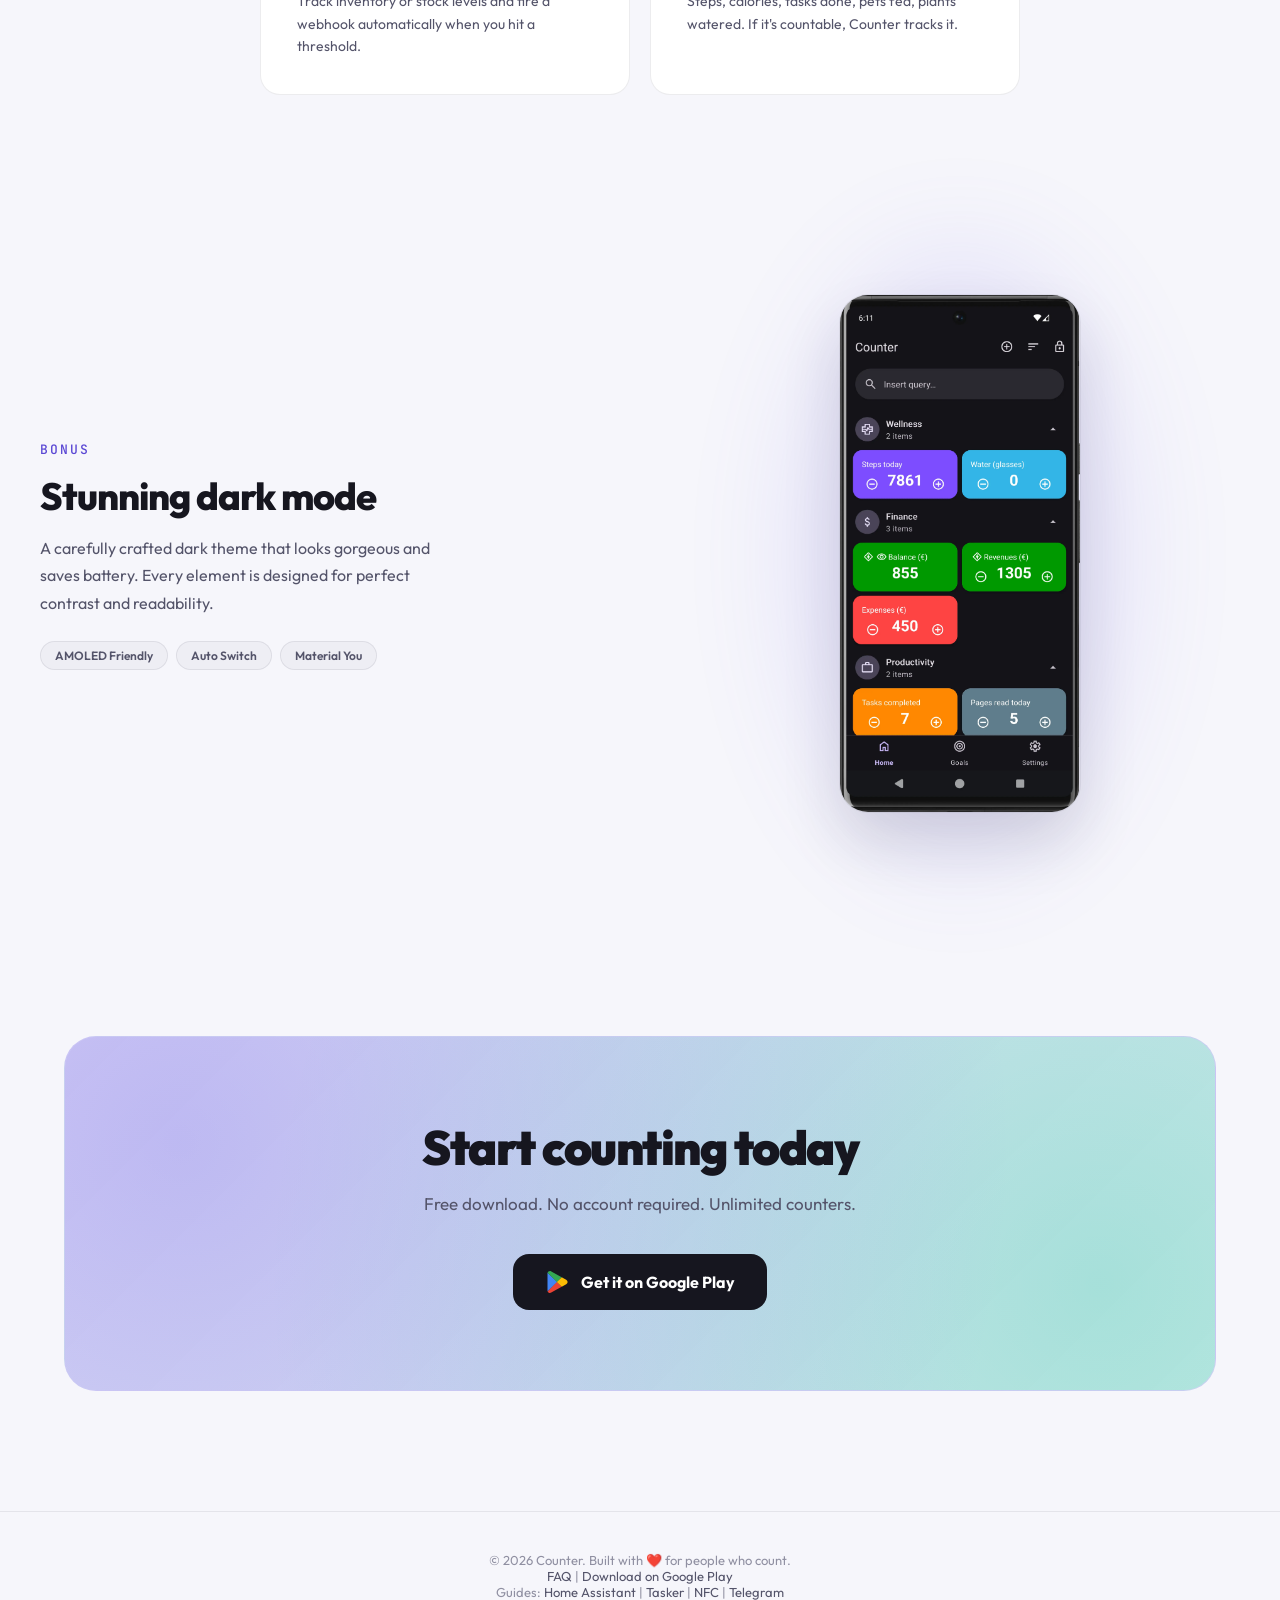
==== commit a24e1f7b: "Aggiunti riferimenti a eventi temporali nelle pagine del sito" ====
--- a/index.html
+++ b/index.html
@@ -1242,13 +1242,14 @@
           <div class="feature-number">06</div>
           <h3 class="feature-title">Automate everything</h3>
           <p class="feature-desc">
-            Set up "if this, then that" rules with 12 trigger types and 12 action types. When a counter reaches a value, fire a webhook to Home Assistant, send a broadcast intent to Tasker or Automate, push a Telegram message, modify other counters, change colors, all automatically, with no code.
+            Set up "if this, then that" rules with no code. Trigger on a counter value (reached, multiple, prime, and more) or on a schedule (every day, weekly, monthly, or every N minutes), then fire a webhook to Home Assistant, send a broadcast intent to Tasker or Automate, push a Telegram message, modify other counters, or change colors, all automatically.
           </p>
           <div class="feature-tags">
             <span class="feature-tag">Webhooks</span>
             <span class="feature-tag">Tasker & Automate</span>
             <span class="feature-tag">Telegram</span>
-            <span class="feature-tag">12 Triggers</span>
+            <span class="feature-tag">Value & Time Triggers</span>
+            <span class="feature-tag">Scheduled</span>
             <span class="feature-tag">Cascading Logic</span>
           </div>
         </div>
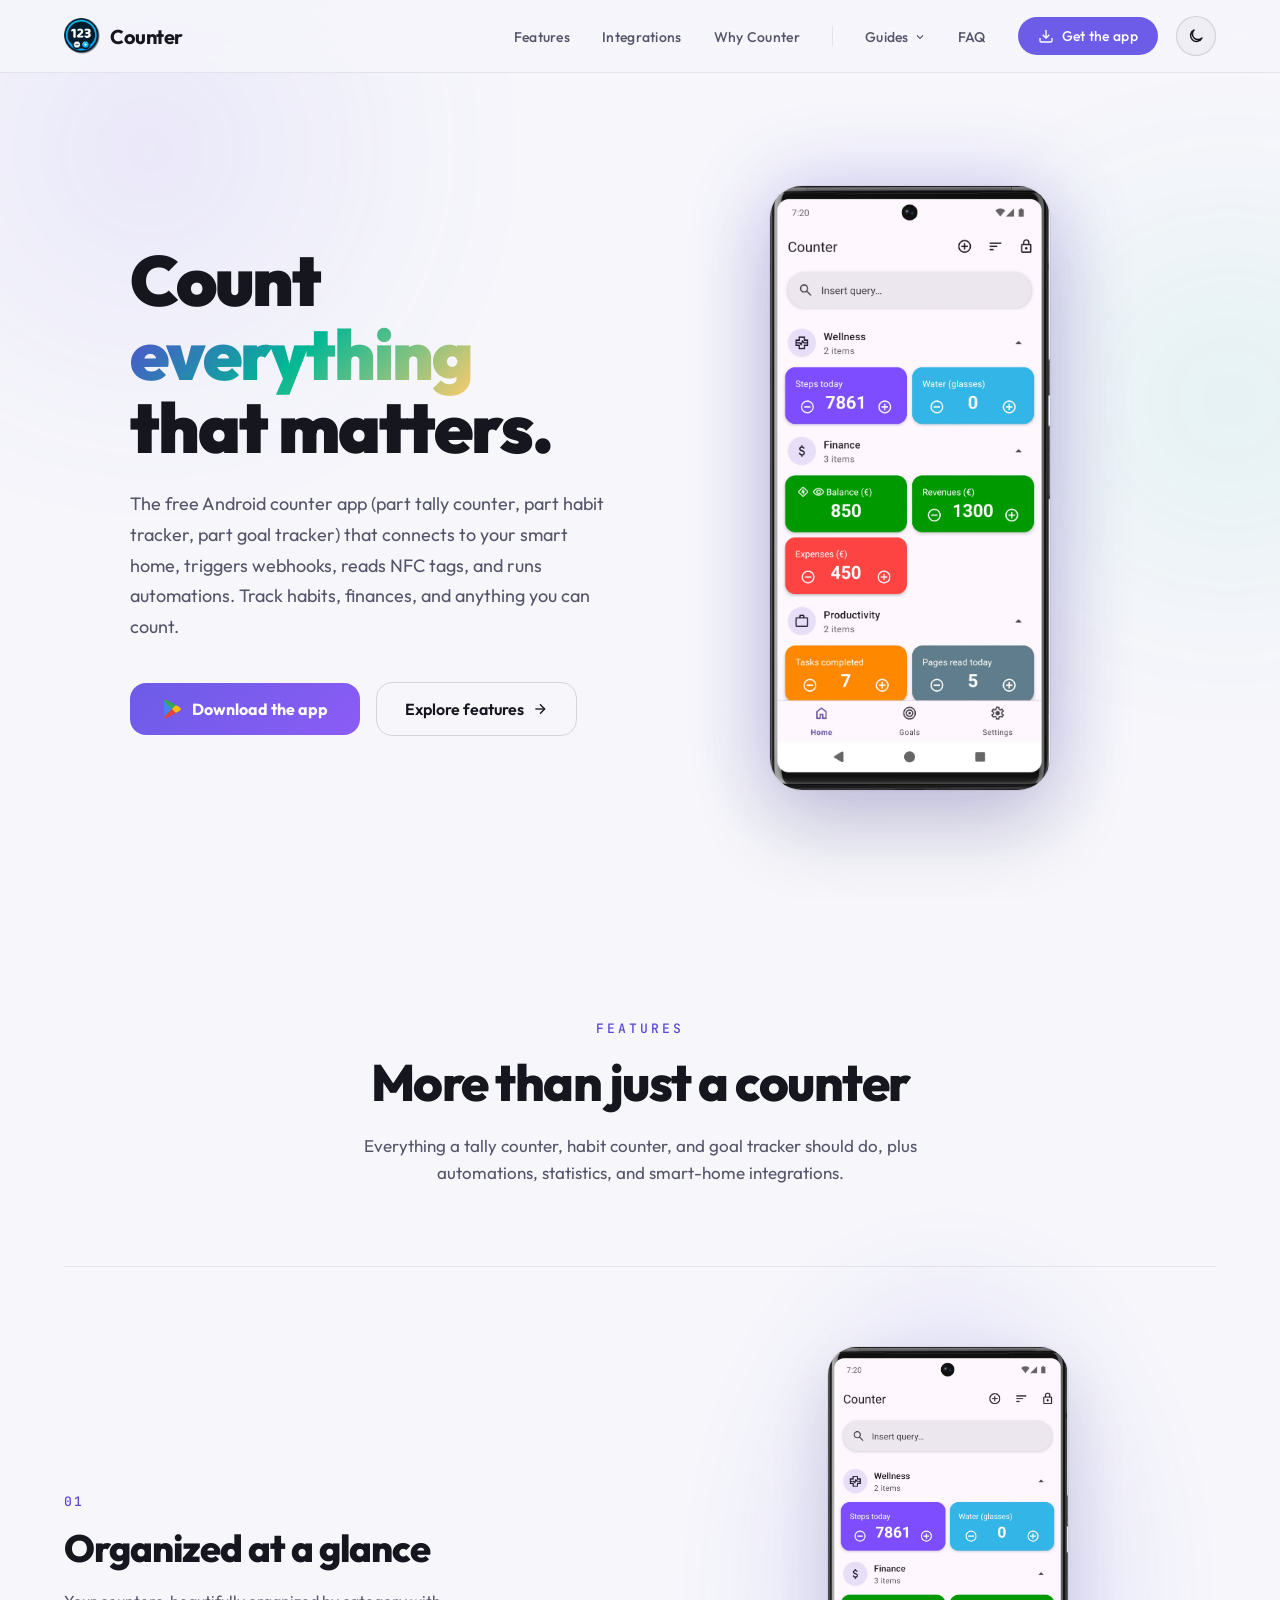
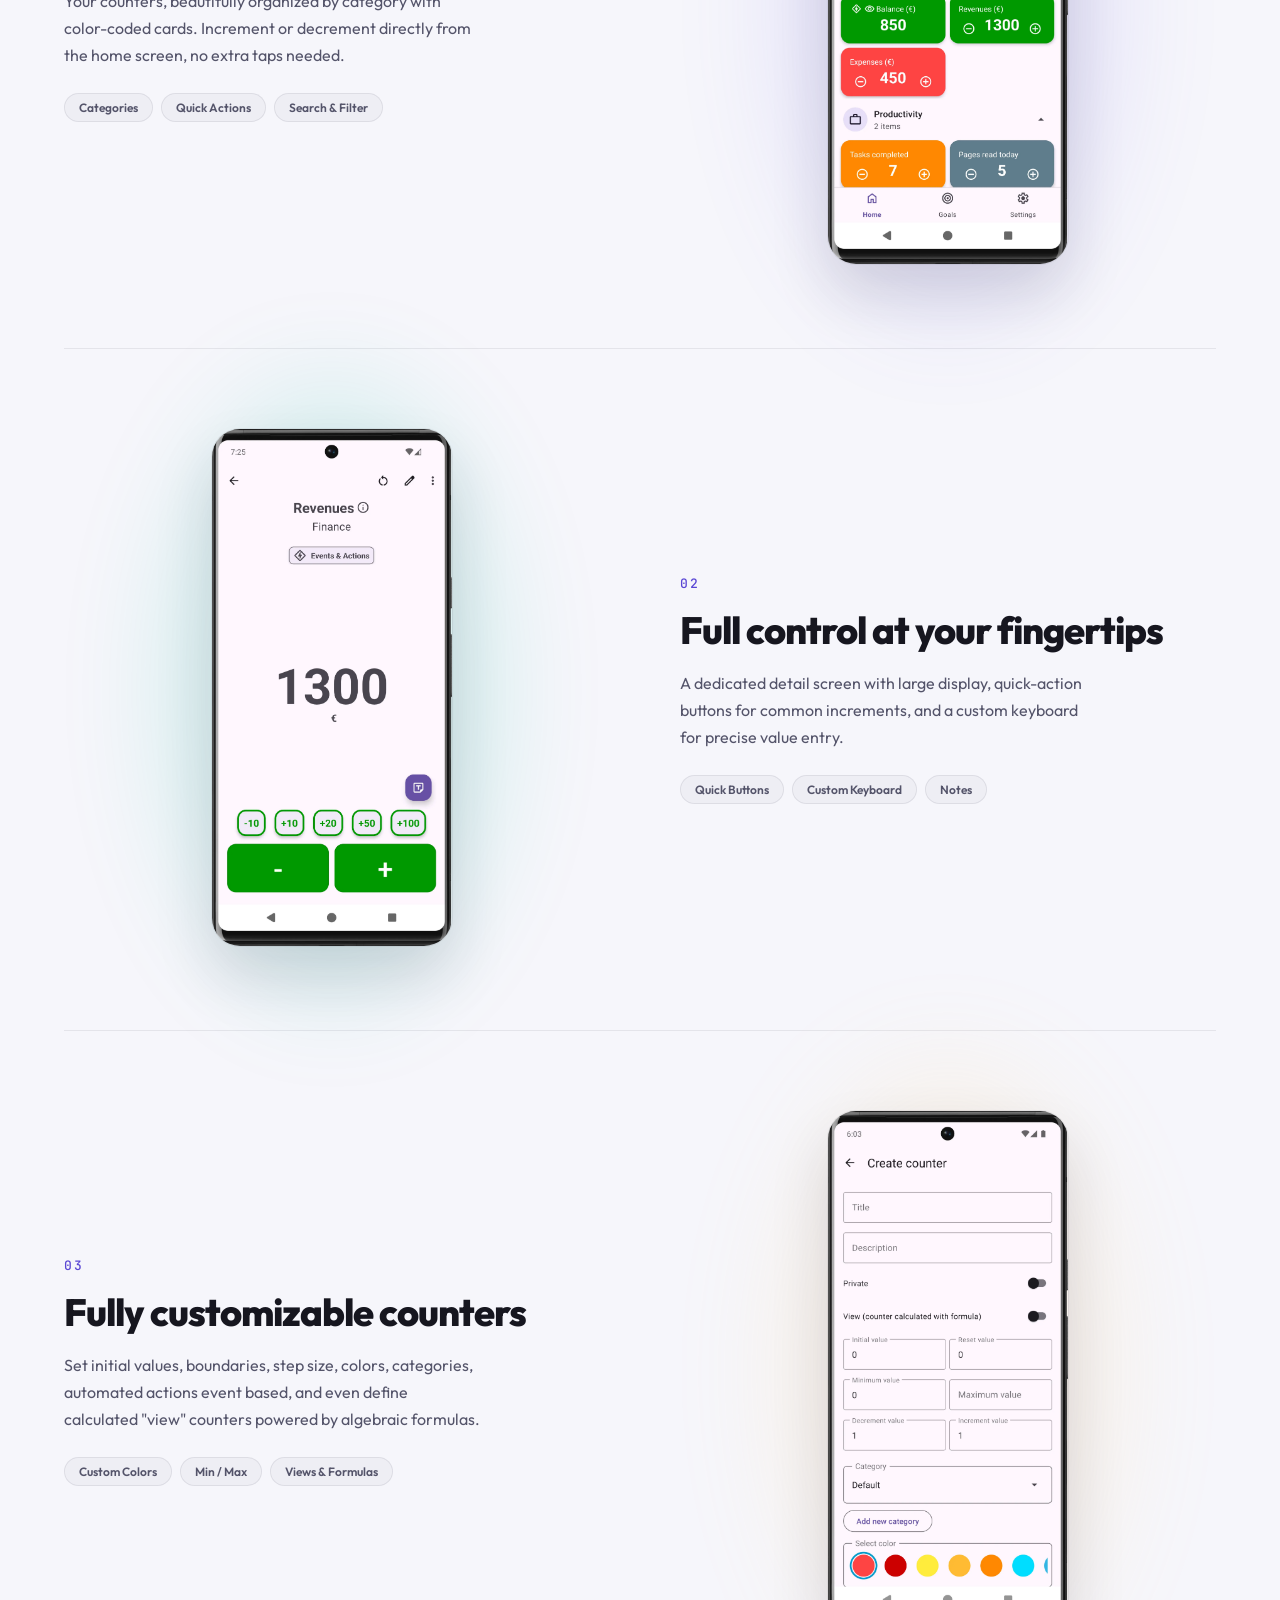
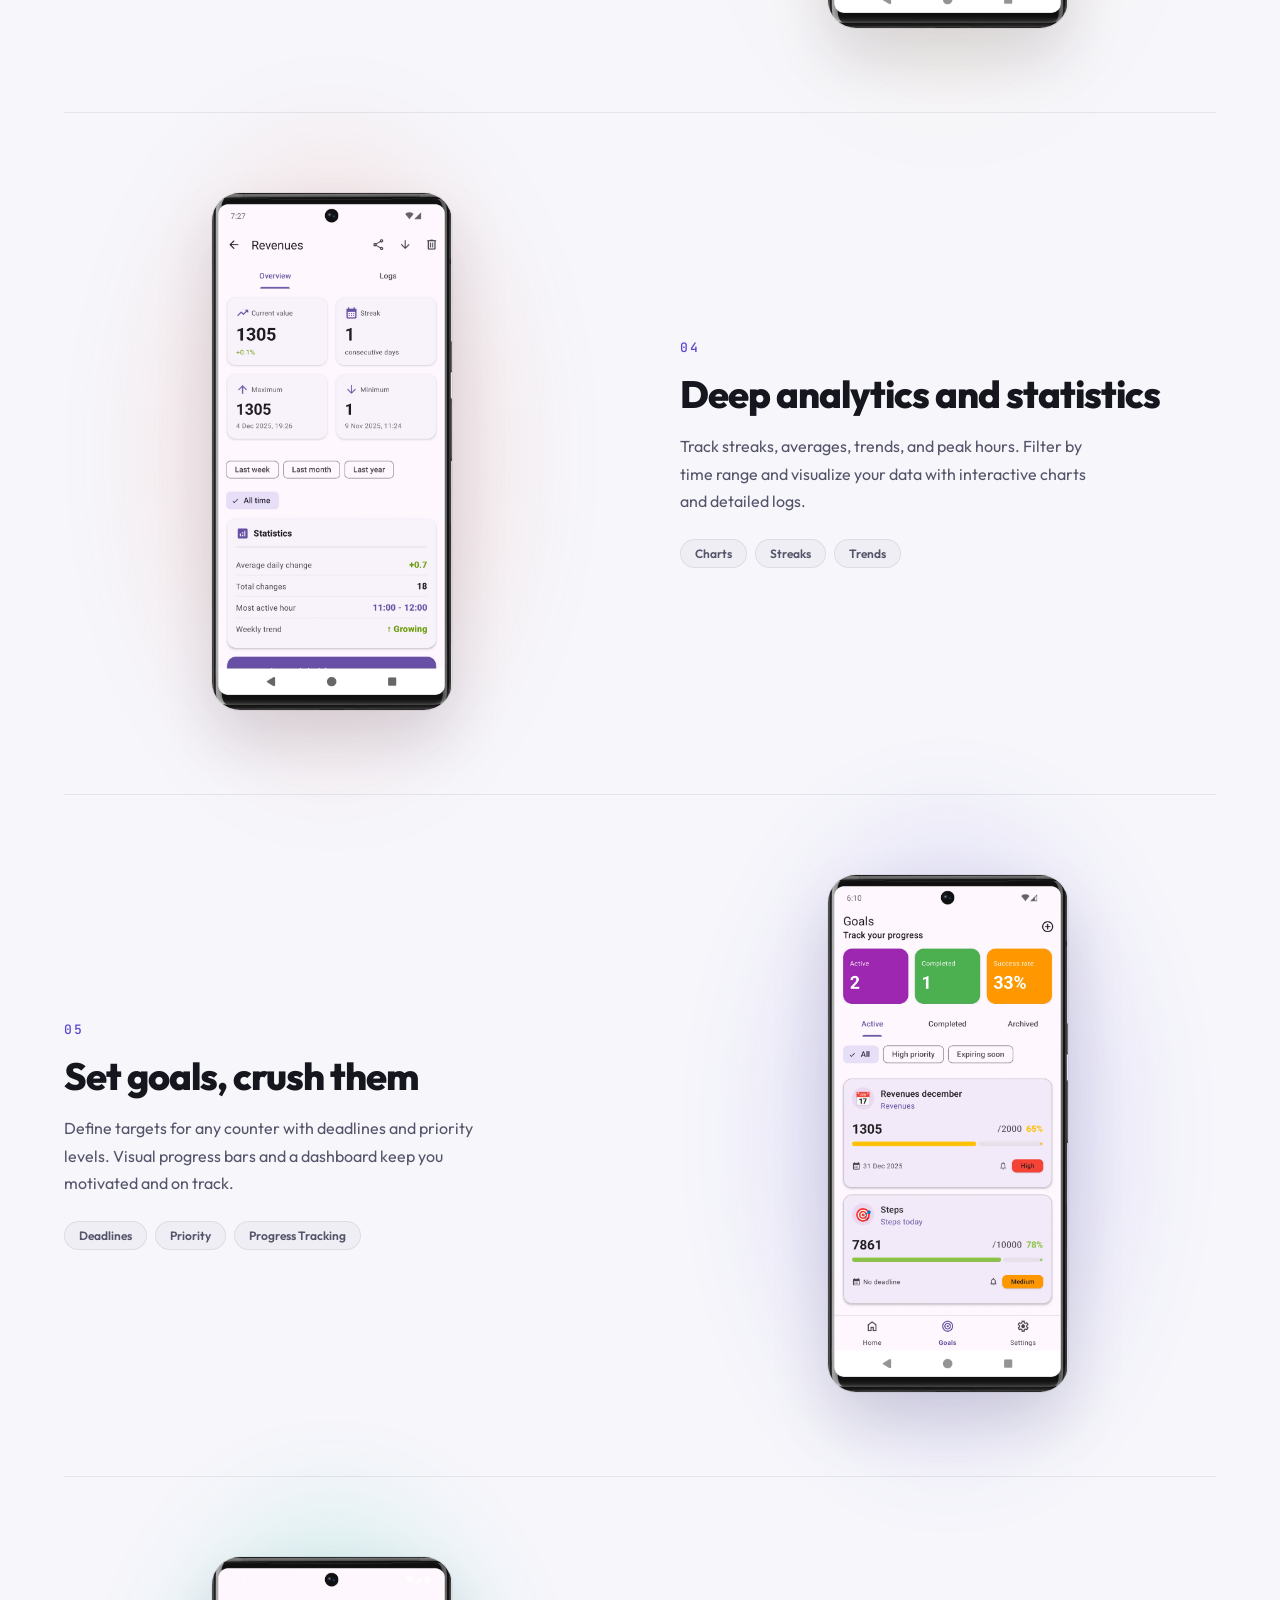
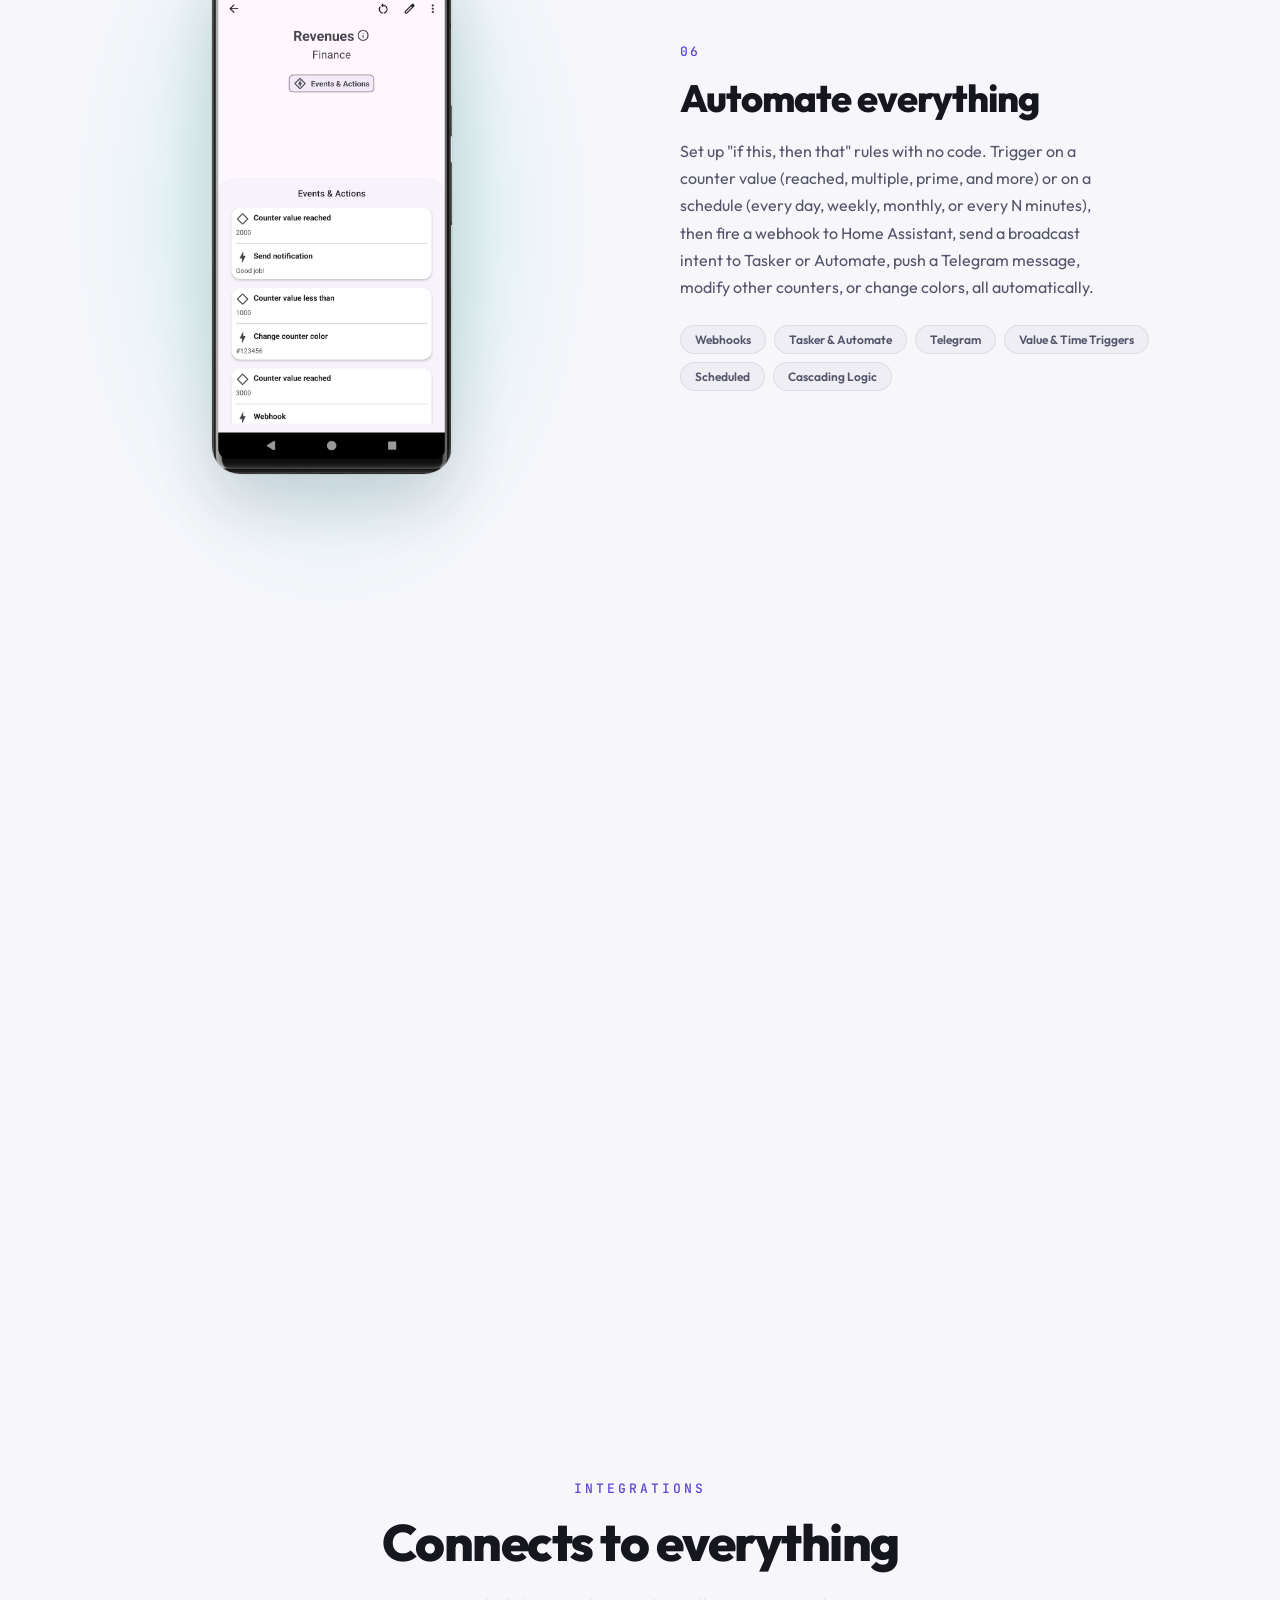
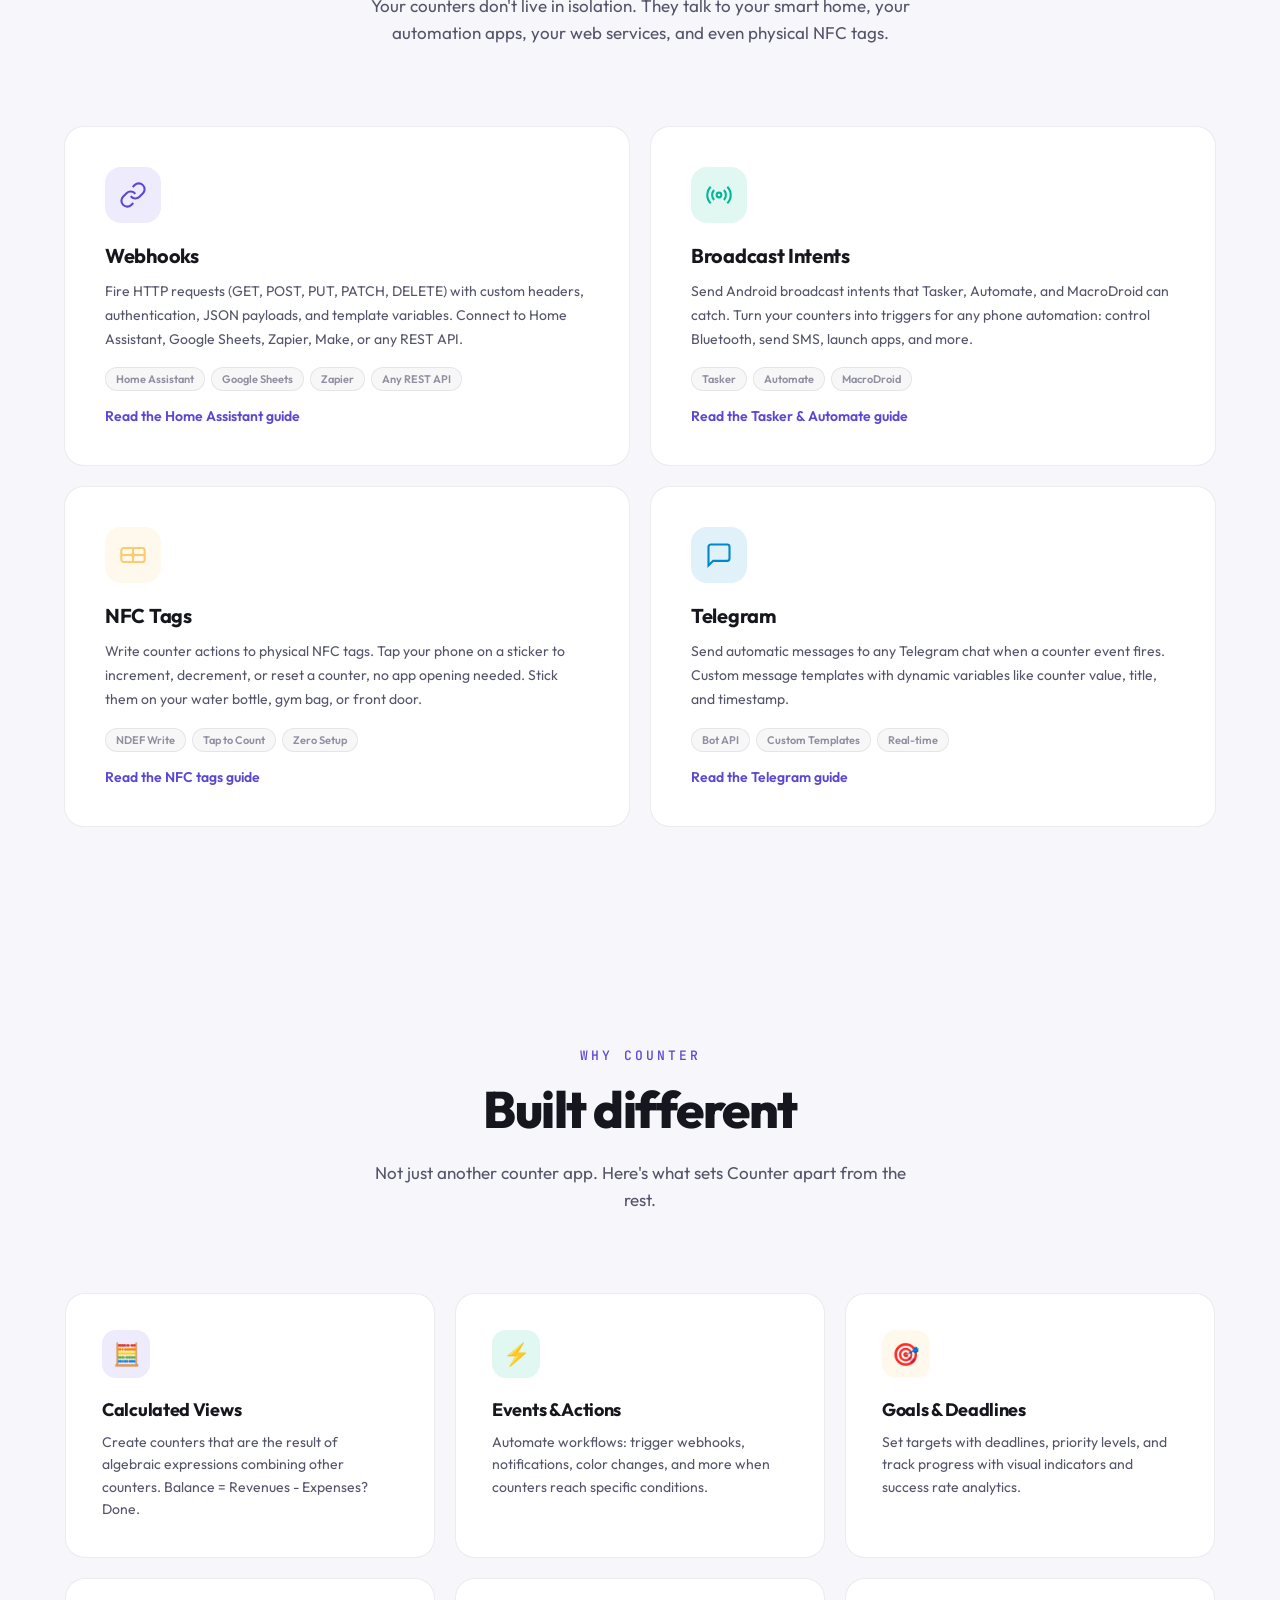
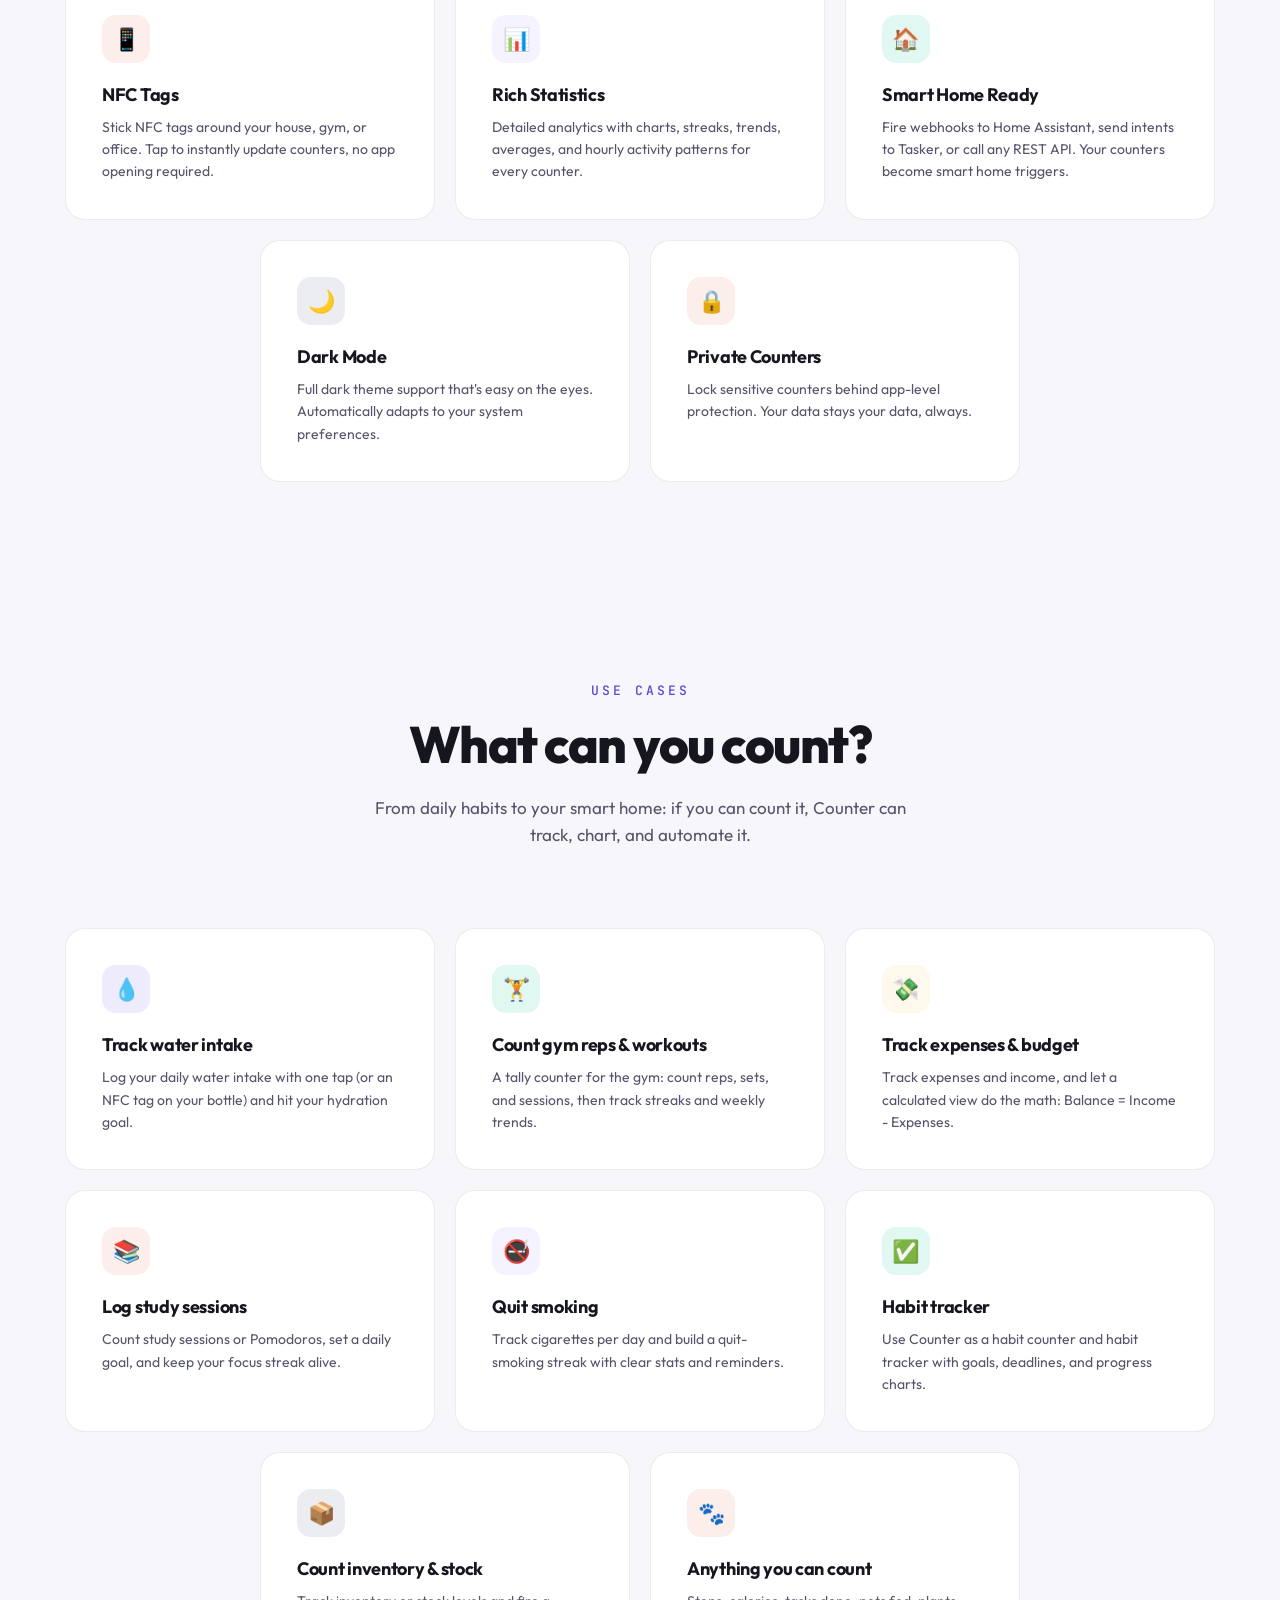
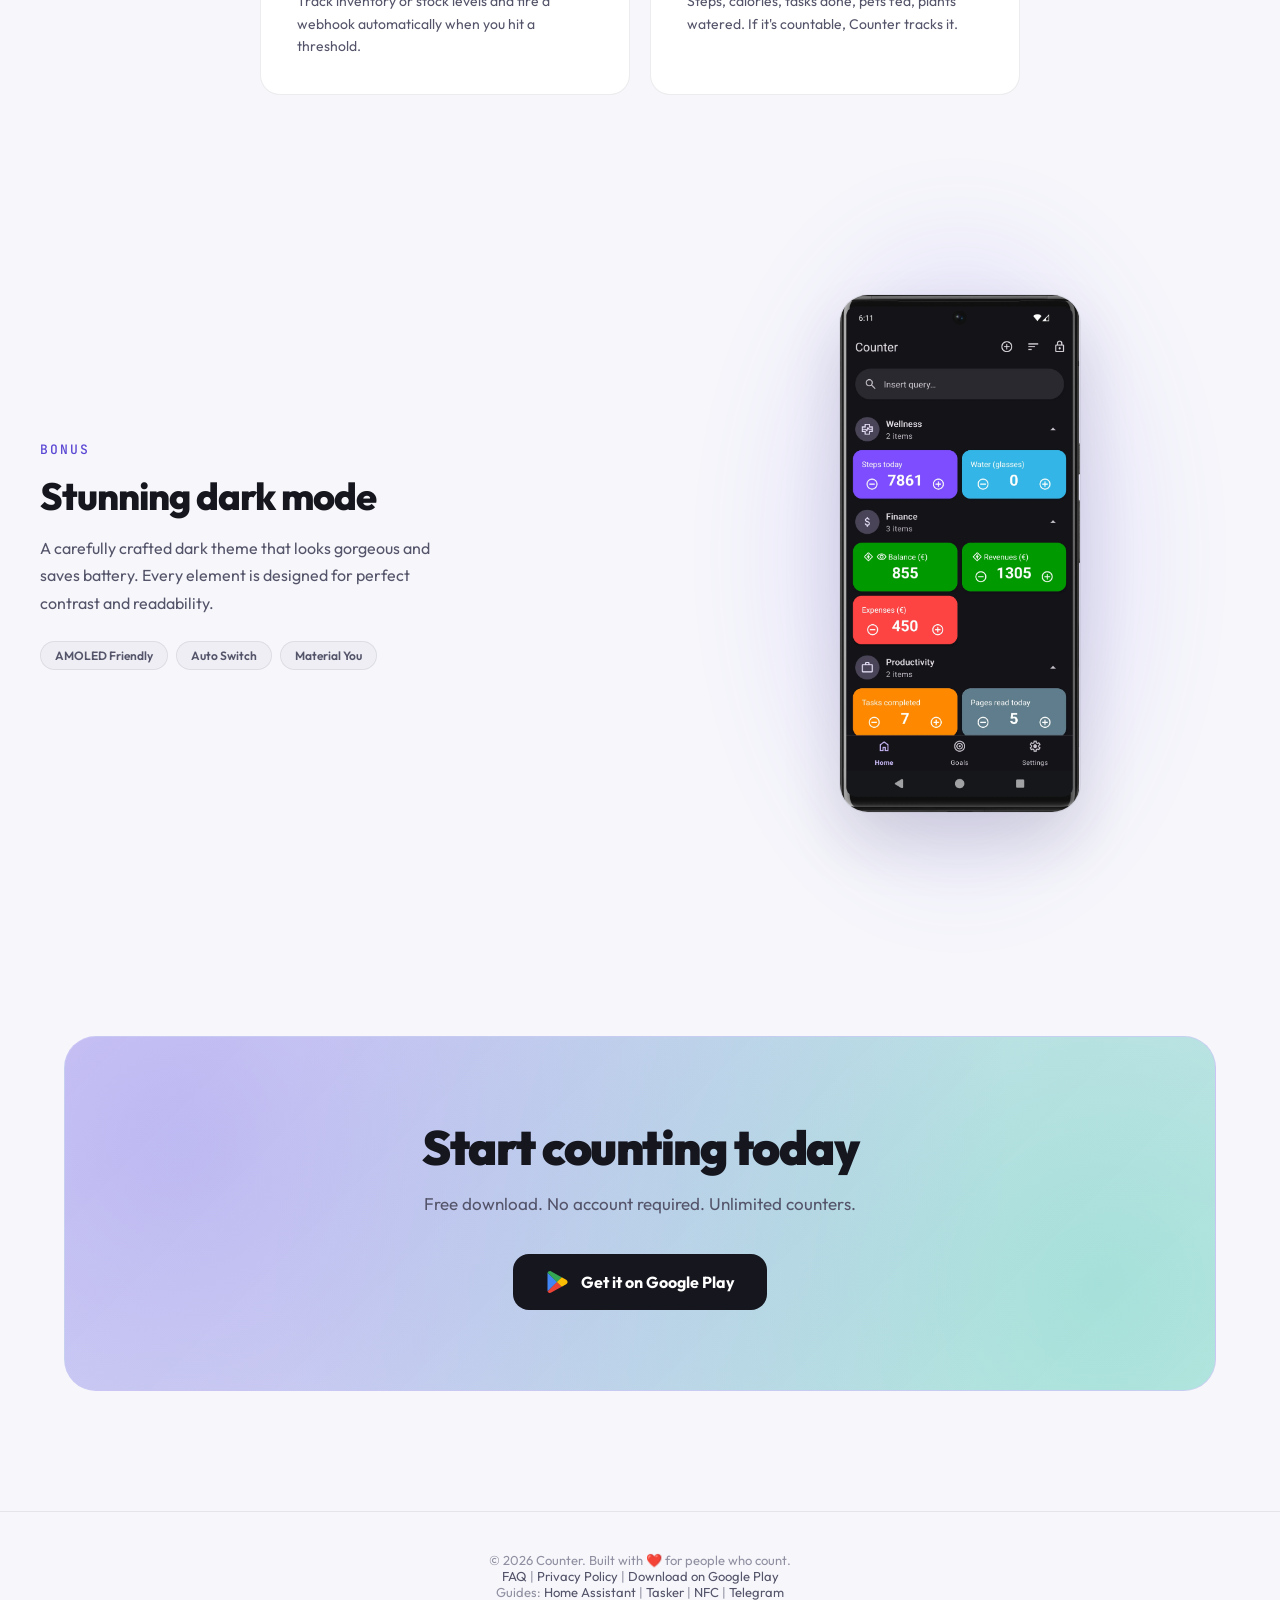
==== commit 2fdc2cf1: "Aggiornato sito per modifiche app in termini di statistiche, backup, tap zone e altro" ====
--- a/index.html
+++ b/index.html
@@ -1507,7 +1507,7 @@
 <footer>
   <div class="container">
     <p>© 2026 Counter. Built with ❤️ for people who count.
-      <br><a href="faq.html">FAQ</a> | <a href="https://play.google.com/store/apps/details?id=com.zipangulu.counter" target="_blank" rel="noopener">Download on Google Play</a>
+      <br><a href="faq.html">FAQ</a> | <a href="privacy-policy.html">Privacy Policy</a> | <a href="https://play.google.com/store/apps/details?id=com.zipangulu.counter" target="_blank" rel="noopener">Download on Google Play</a>
       <br>Guides: <a href="home-assistant-counter.html">Home Assistant</a> | <a href="tasker-counter.html">Tasker</a> | <a href="nfc-counter.html">NFC</a> | <a href="telegram-counter.html">Telegram</a>
     </p>
   </div>
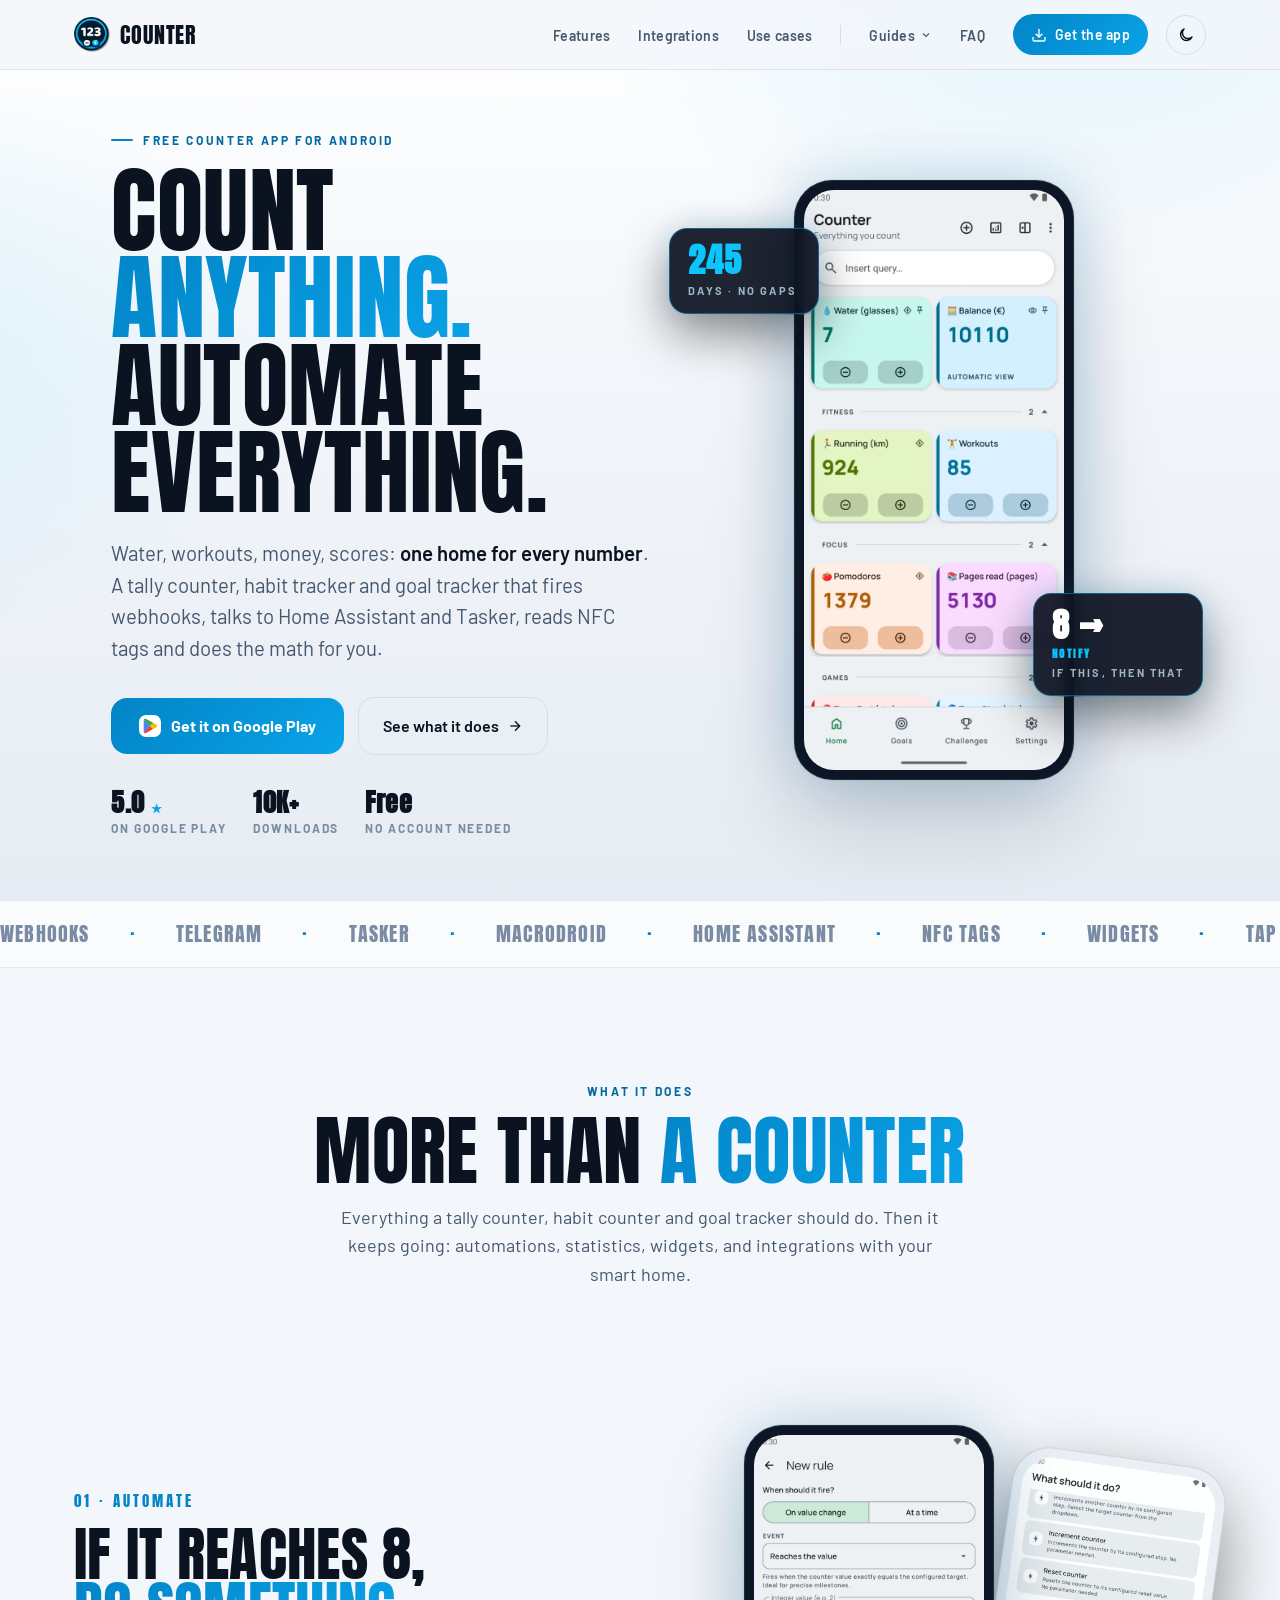
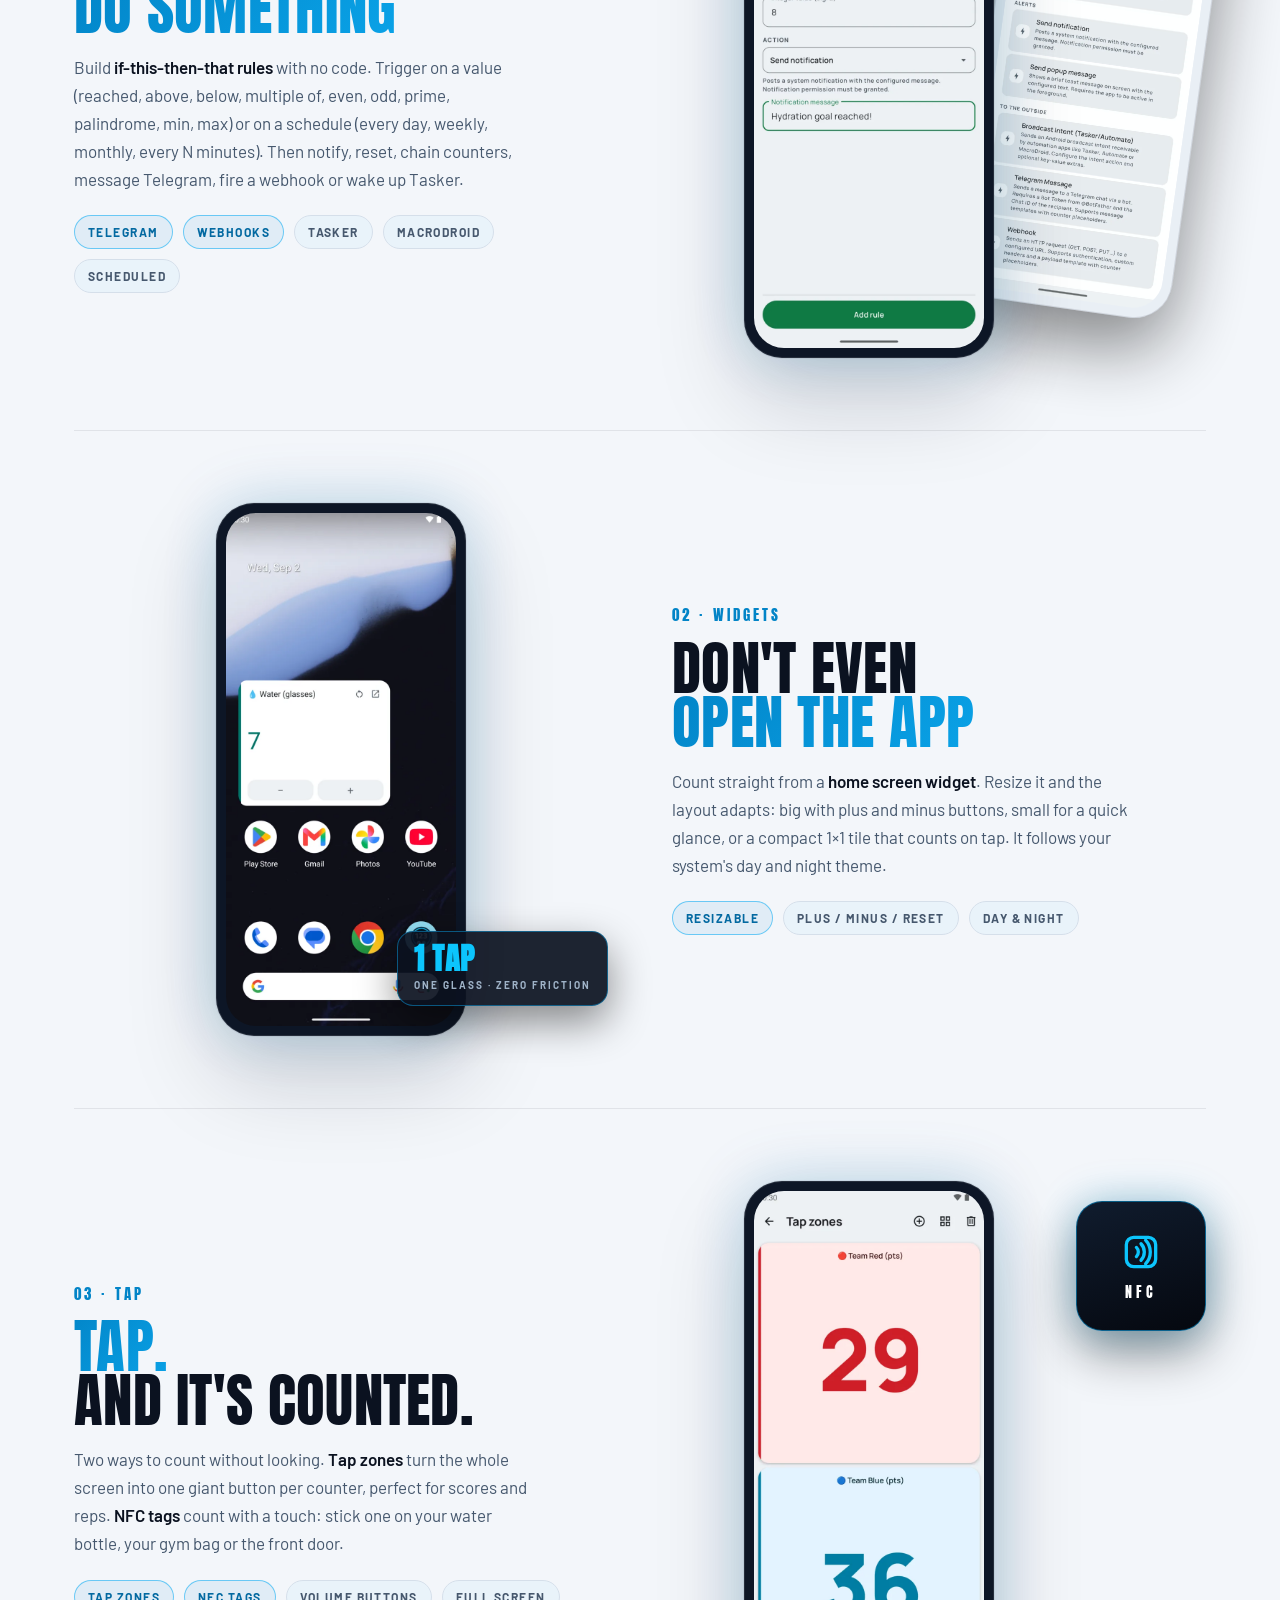
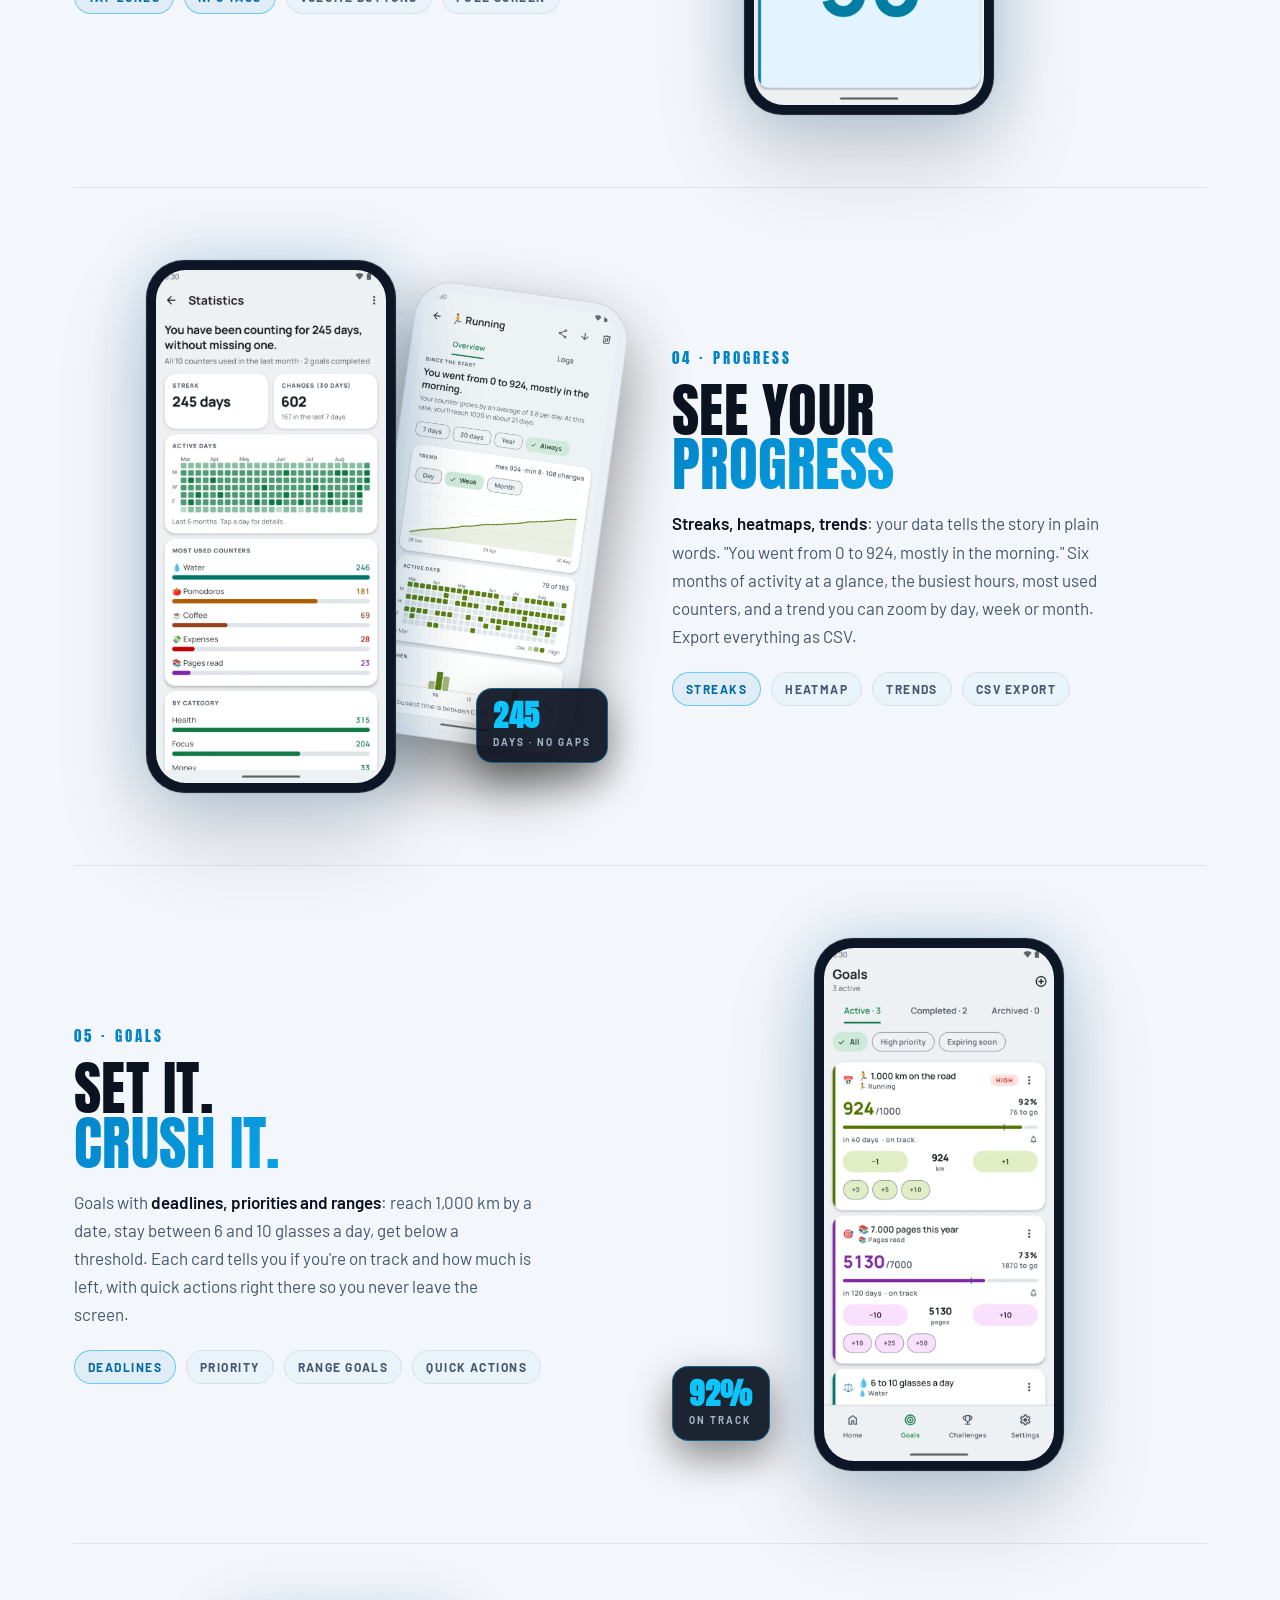
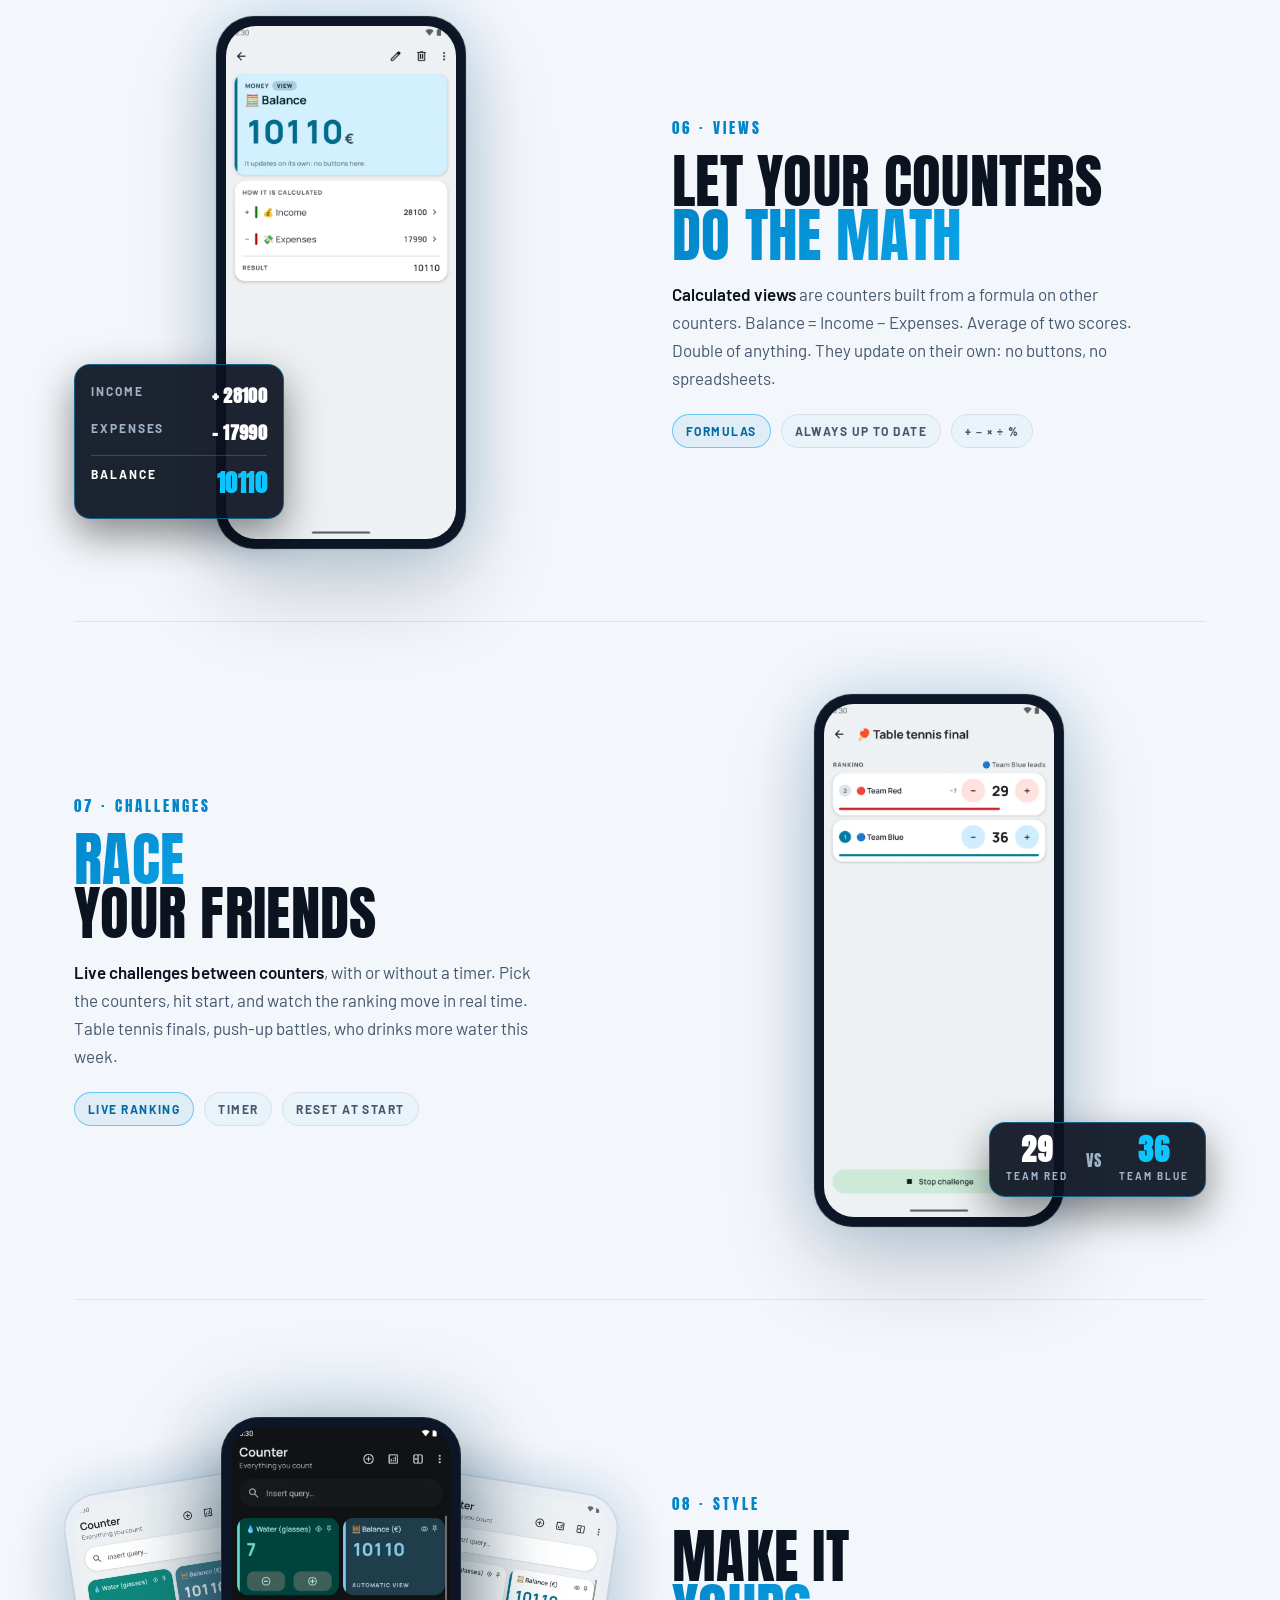
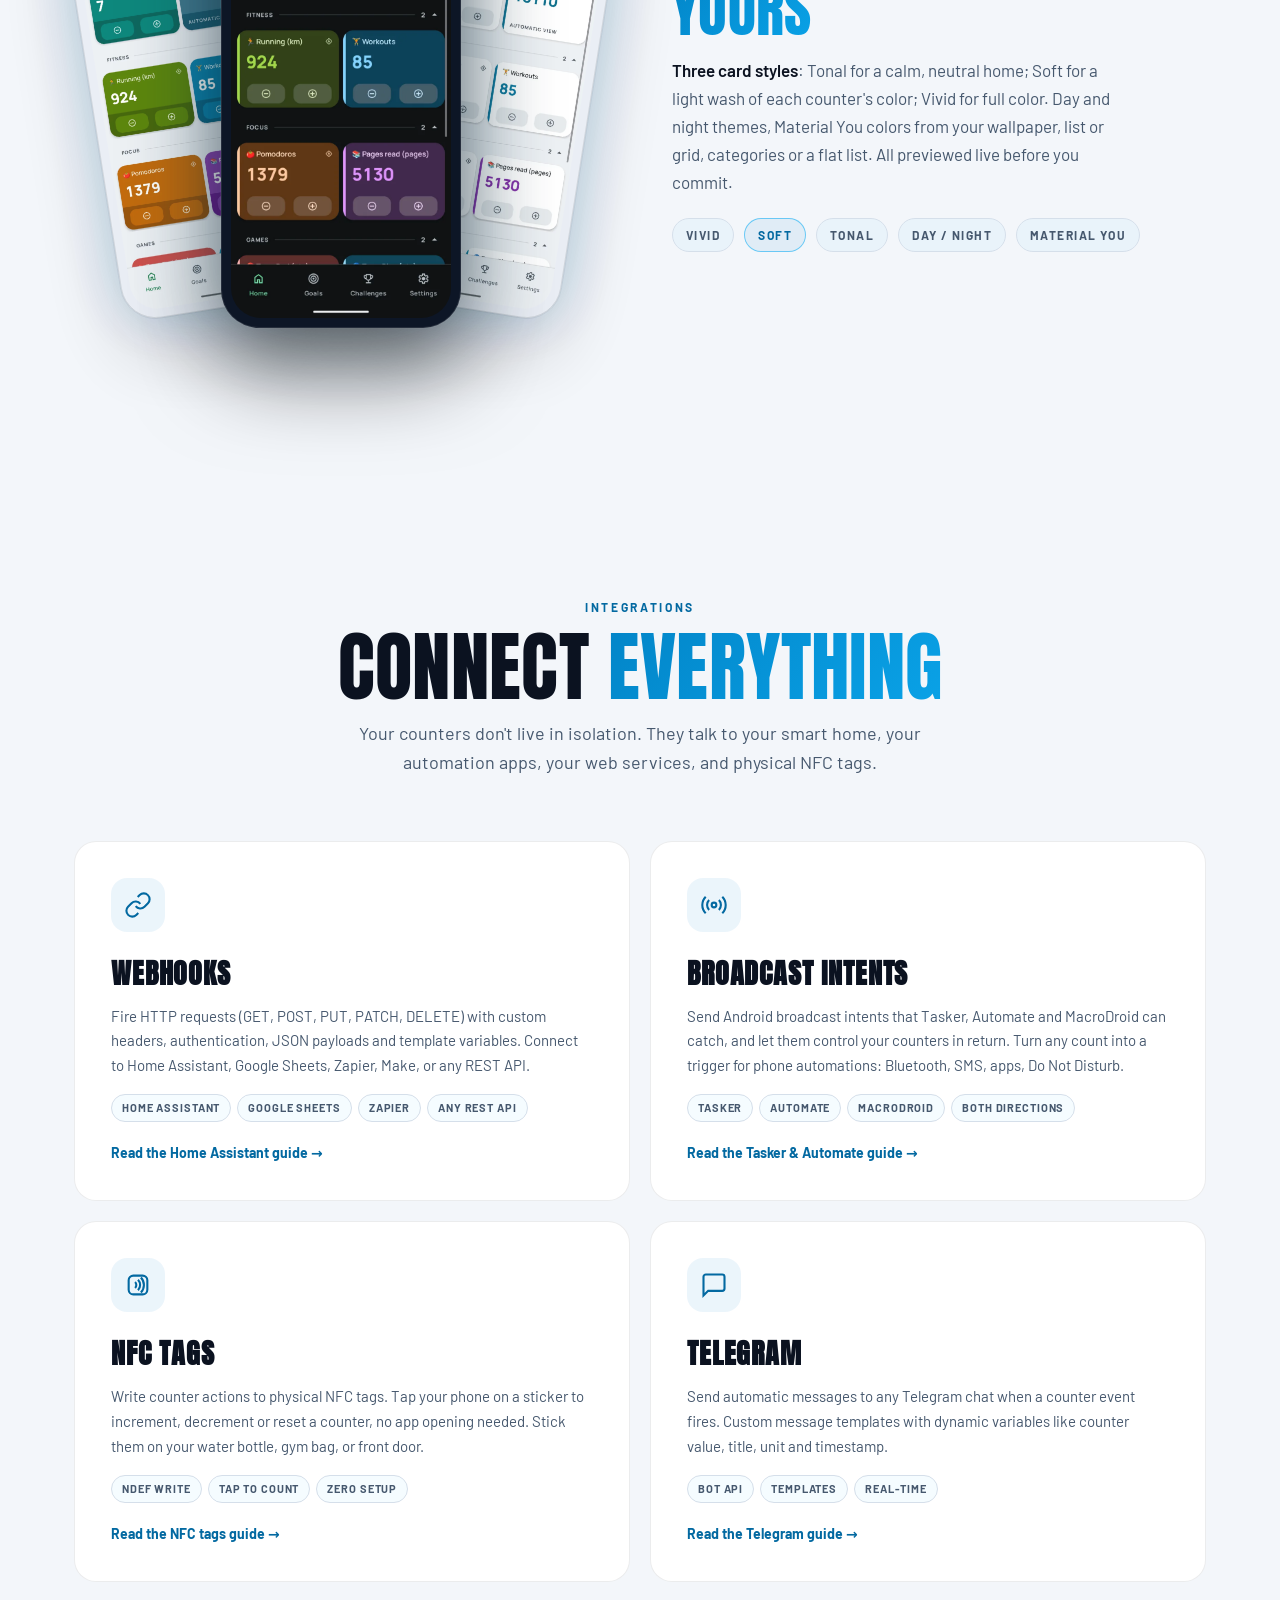
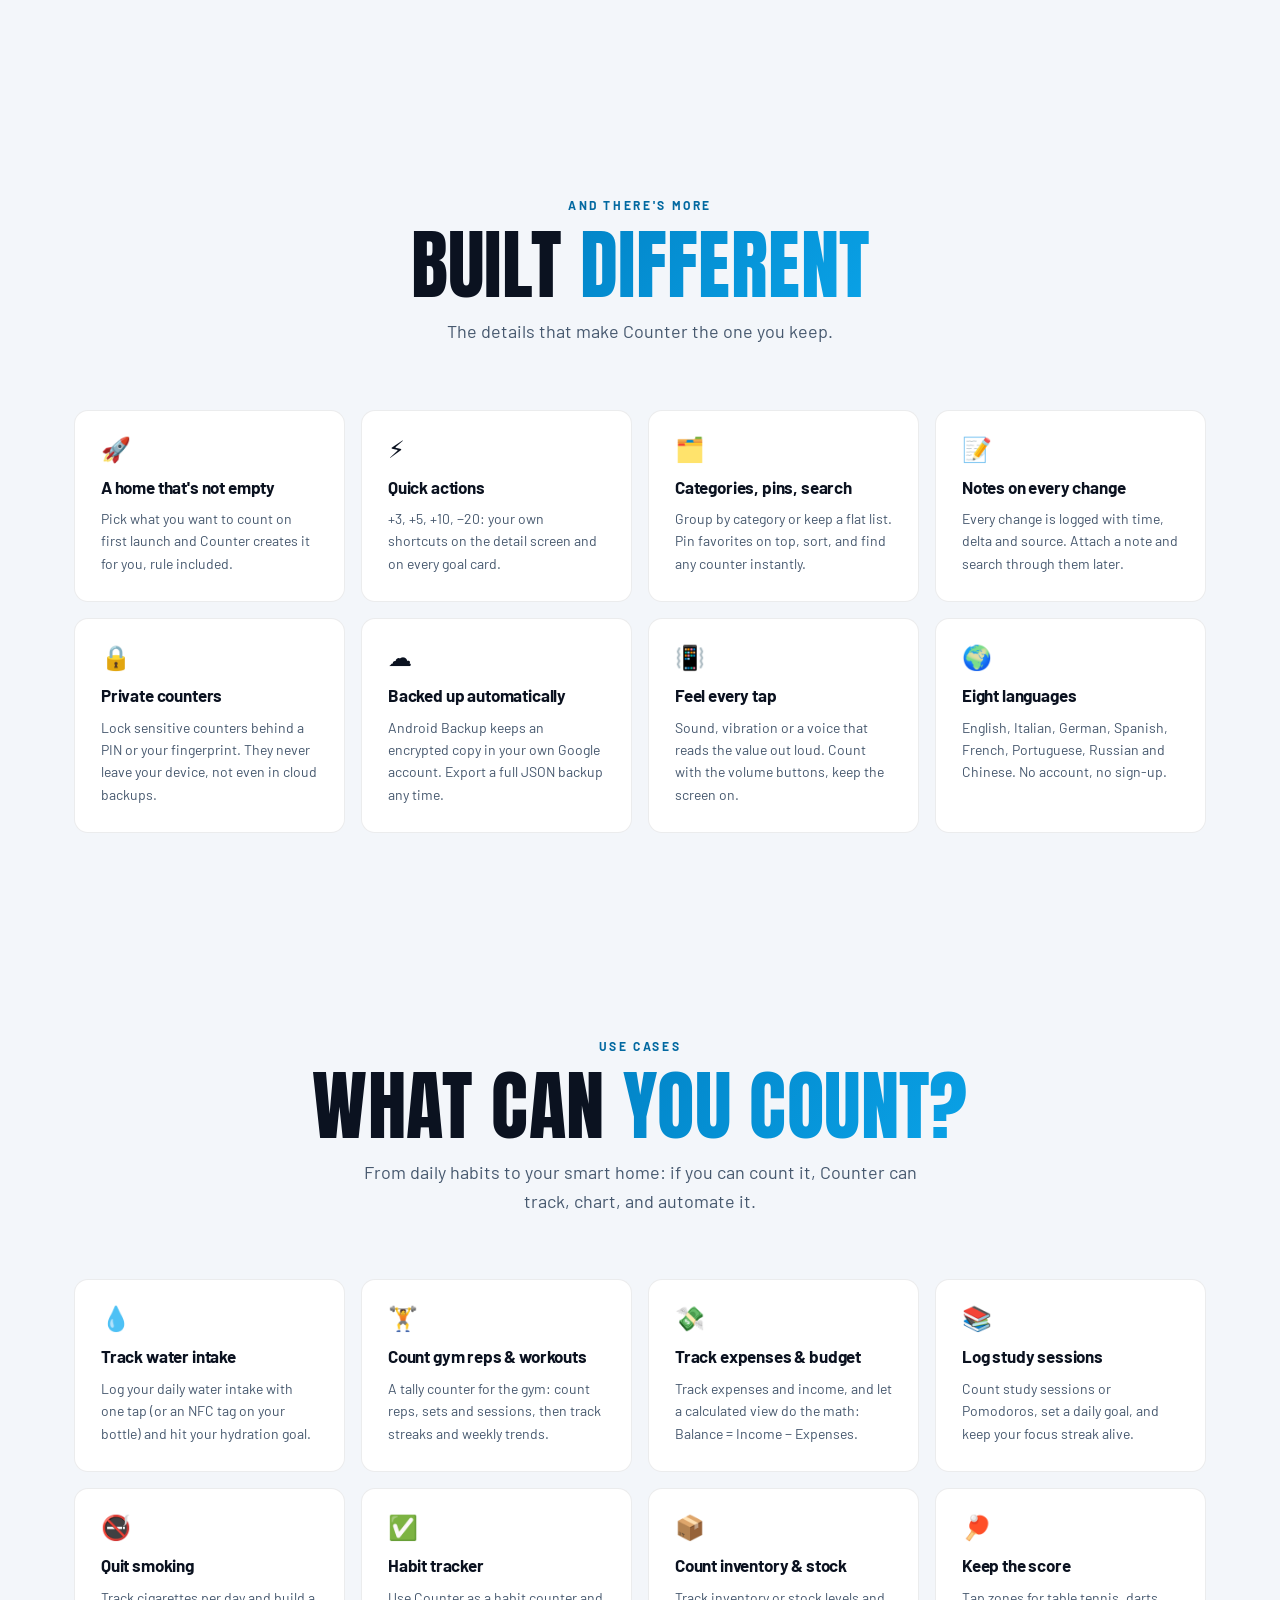
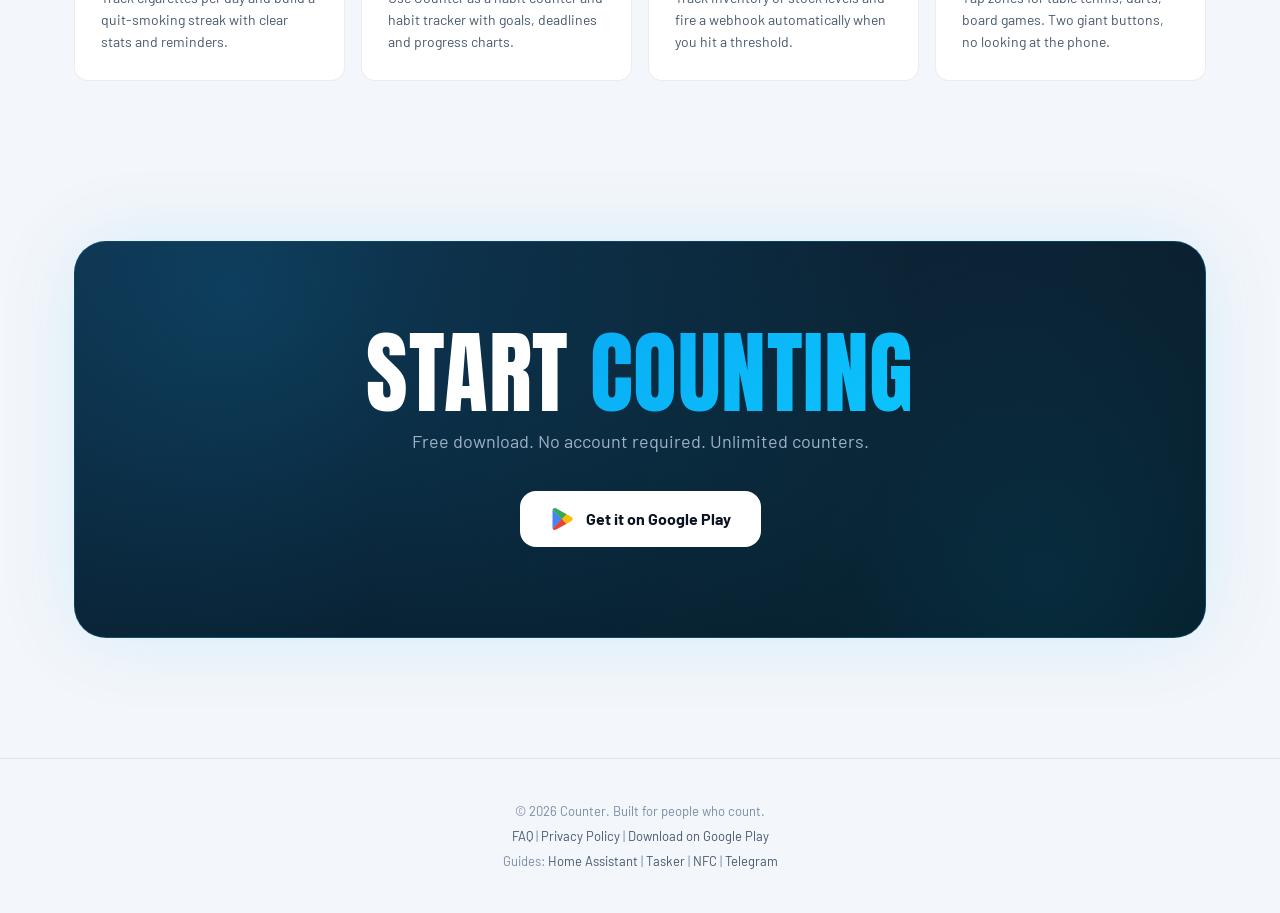
==== commit 7c1ce74f: "Restyling sito a seguito di restyling app" ====
--- a/index.html
+++ b/index.html
@@ -4,7 +4,7 @@
 <meta charset="UTF-8">
 <meta name="viewport" content="width=device-width, initial-scale=1.0">
 <meta name="robots" content="index, follow, max-image-preview:large">
-<meta name="theme-color" content="#0a0a0f">
+<meta name="theme-color" content="#0b1220">
 <meta name="author" content="CounterAutomate">
 
 <!-- set theme before paint to avoid a flash of the wrong theme -->
@@ -15,35 +15,34 @@
       var theme = saved || ((window.matchMedia && window.matchMedia('(prefers-color-scheme: light)').matches) ? 'light' : 'dark');
       document.documentElement.setAttribute('data-theme', theme);
       var m = document.querySelector('meta[name="theme-color"]');
-      if(m) m.setAttribute('content', theme === 'light' ? '#f6f6fb' : '#0a0a0f');
+      if(m) m.setAttribute('content', theme === 'light' ? '#f3f6fa' : '#0b1220');
     }catch(e){}
   })();
 </script>
 
 <title>Counter App: Track Habits, Goals & Finances with Smart Automations | Android</title>
-<meta name="description" content="Free Android counter app (tally counter) with webhooks, NFC tags, Tasker integration, Home Assistant support, automated actions, calculated views, goal tracking, and statistics. Track habits, finances, and anything you can count.">
-<meta name="keywords" content="counter app, tally counter, habit tracker, goal tracker android, counter with automations, webhook counter, NFC counter, tasker counter, home assistant counter, calculated counter, android widget counter, free counter app, smart home counter">
+<meta name="description" content="Free Android counter app (tally counter) with webhooks, NFC tags, Tasker integration, Home Assistant support, automated actions, calculated views, goal tracking, streaks and statistics. Count anything, automate everything.">
+<meta name="keywords" content="counter app, tally counter, habit tracker, goal tracker android, counter with automations, webhook counter, NFC counter, tasker counter, home assistant counter, calculated counter, android widget counter, free counter app, smart home counter, streak tracker">
 
 <!-- Canonical URL -->
 <link rel="canonical" href="https://counterautomate.com/">
 
 <!-- Open Graph (WhatsApp, Facebook, LinkedIn) -->
 <meta property="og:type" content="website">
-<meta property="og:title" content="Counter: Track Everything That Matters">
-<meta property="og:description" content="The smartest free counter app for Android. Automate actions, track goals, analyze trends, and manage counters with calculated views and widgets.">
+<meta property="og:title" content="Counter: Count anything. Automate everything.">
+<meta property="og:description" content="The smartest free counter app for Android. Automations, calculated views, goals, streaks, widgets, NFC tags, Telegram and webhooks.">
 <meta property="og:image" content="https://counterautomate.com/img/og-image.webp">
 <meta property="og:image:width" content="1024">
 <meta property="og:image:height" content="500">
-<meta property="og:image:alt" content="Counter app screens showing counters, automations, and statistics on Android">
 <meta property="og:url" content="https://counterautomate.com/">
 <meta property="og:site_name" content="Counter App">
 
 <!-- Twitter Card -->
 <meta name="twitter:card" content="summary_large_image">
-<meta name="twitter:title" content="Counter: Track Everything That Matters">
-<meta name="twitter:description" content="Free Android counter app with automations, goals, statistics, webhooks, and home screen widgets.">
+<meta name="twitter:title" content="Counter: Count anything. Automate everything.">
+<meta name="twitter:description" content="Free Android counter app with automations, goals, streaks, statistics, webhooks, NFC tags and home screen widgets.">
 <meta name="twitter:image" content="https://counterautomate.com/img/og-image.webp">
-<meta name="twitter:image:alt" content="Counter app screens showing counters, automations, and statistics on Android">
+<meta name="twitter:image:alt" content="Counter app home screen with colored counter cards next to the tagline Count anything, automate everything">
 
 <!-- JSON-LD Structured Data -->
 <script type="application/ld+json">
@@ -58,15 +57,15 @@
     "price": "0",
     "priceCurrency": "EUR"
   },
-  "description": "Smart counter app for Android with automated actions, calculated views, goal tracking, statistics, webhooks, and home screen widgets.",
+  "description": "Smart counter app for Android with automated actions, calculated views, goal tracking, streaks and statistics, webhooks, Telegram, NFC tags and home screen widgets.",
   "url": "https://counterautomate.com/",
   "downloadUrl": "https://play.google.com/store/apps/details?id=com.zipangulu.counter",
   "screenshot": "https://counterautomate.com/img/home.webp",
-  "featureList": "Automated Events & Actions, Calculated Counter Views, Goal Tracking, Statistics & Charts, Home Screen Widgets, Dark Mode, Webhooks, Categories",
+  "featureList": "Automated Events & Actions, Scheduled Automations, Calculated Counter Views, Goal Tracking, Streaks & Statistics, Home Screen Widgets, Tap Zones, NFC Tags, Webhooks, Telegram, Tasker Intents, Three Card Styles, Dark Mode, Material You, Categories, PIN & Biometric Lock, Automatic Backup",
   "publisher": { "@id": "https://counterautomate.com/#organization" },
   "aggregateRating": {
     "@type": "AggregateRating",
-    "ratingValue": "3.8",
+    "ratingValue": "5.0",
     "ratingCount": "23",
     "bestRating": "5",
     "worstRating": "1"
@@ -102,905 +101,174 @@
 <link rel="apple-touch-icon" href="img/logo.webp">
 <link rel="preconnect" href="https://fonts.googleapis.com">
 <link rel="preconnect" href="https://fonts.gstatic.com" crossorigin>
-<link href="https://fonts.googleapis.com/css2?family=Outfit:wght@300;400;500;600;700;800;900&family=JetBrains+Mono:wght@400;500&display=swap" rel="stylesheet">
+<link href="https://fonts.googleapis.com/css2?family=Anton&family=Barlow:wght@400;500;600;700&display=swap" rel="stylesheet">
+<link rel="preload" as="image" href="img/home.webp">
 <style>
-/* ===== RESET & VARIABLES ===== */
+/* ===== RESET & TOKENS ===== */
 *, *::before, *::after { margin: 0; padding: 0; box-sizing: border-box; }
 
 :root {
-  --bg-primary: #0a0a0f;
-  --bg-secondary: #111118;
-  --bg-card: #16161f;
-  --bg-card-hover: #1c1c28;
-  --accent: #6C5CE7;
-  --accent-light: #a29bfe;
-  --accent-glow: rgba(108, 92, 231, 0.3);
-  --green: #00b894;
-  --green-glow: rgba(0, 184, 148, 0.25);
-  --orange: #fdcb6e;
-  --red: #e17055;
-  --text-primary: #f0f0f5;
-  --text-secondary: #8888a0;
-  --text-muted: #55556a;
-  --border: rgba(255,255,255,0.06);
-  --radius: 20px;
-  --radius-sm: 12px;
-  --font: 'Outfit', sans-serif;
-  --mono: 'JetBrains Mono', monospace;
+  --bg: #0b1220;
+  --bg-deep: #05080f;
+  --bg-raised: #101c2e;
+  --card: #131c2c;
+  --card-hover: #17233a;
+  --border: #26364d;
+  --border-soft: rgba(159,179,200,0.14);
+  --text: #eceff1;
+  --text-2: #9fb3c8;
+  --text-3: #6d819a;
+  --cyan: #09acf4;
+  --cyan-2: #0cc5fd;
+  --cyan-soft: #7fdcff;
+  --cyan-glow: rgba(9,172,244,0.35);
+  --cyan-tint: rgba(9,172,244,0.10);
+  --on-cyan: #05080f;
+  --radius: 22px;
+  --radius-sm: 14px;
+  --display: 'Anton', Impact, 'Arial Narrow', sans-serif;
+  --font: 'Barlow', 'Segoe UI', system-ui, sans-serif;
+  --phone-shadow: 0 40px 90px rgba(0,0,0,0.55), 0 0 0 1px rgba(255,255,255,0.06), 0 0 70px var(--cyan-glow);
+  color-scheme: dark;
+}
+
+:root[data-theme="light"] {
+  --bg: #f3f6fa;
+  --bg-deep: #e6ecf3;
+  --bg-raised: #ffffff;
+  --card: #ffffff;
+  --card-hover: #f7fafd;
+  --border: #d5dfea;
+  --border-soft: rgba(11,18,32,0.08);
+  --text: #0b1220;
+  --text-2: #46586e;
+  --text-3: #7a8ca3;
+  --cyan: #0284c7;
+  --cyan-2: #0aa3e8;
+  --cyan-soft: #0369a1;
+  --cyan-glow: rgba(2,132,199,0.22);
+  --cyan-tint: rgba(2,132,199,0.08);
+  --on-cyan: #ffffff;
+  --phone-shadow: 0 40px 90px rgba(11,18,32,0.18), 0 0 0 1px rgba(11,18,32,0.06), 0 0 60px var(--cyan-glow);
+  color-scheme: light;
 }
 
 html { scroll-behavior: smooth; }
 
 body {
   font-family: var(--font);
-  background: var(--bg-primary);
-  color: var(--text-primary);
+  background: var(--bg);
+  color: var(--text);
   overflow-x: hidden;
   -webkit-font-smoothing: antialiased;
-}
-
-/* ===== NOISE OVERLAY ===== */
-body::before {
-  content: '';
-  position: fixed;
-  inset: 0;
-  z-index: 9999;
-  pointer-events: none;
-  opacity: 0.025;
-  background-image: url("data:image/svg+xml,%3Csvg viewBox='0 0 256 256' xmlns='http://www.w3.org/2000/svg'%3E%3Cfilter id='noise'%3E%3CfeTurbulence type='fractalNoise' baseFrequency='0.9' numOctaves='4' stitchTiles='stitch'/%3E%3C/filter%3E%3Crect width='100%25' height='100%25' filter='url(%23noise)'/%3E%3C/svg%3E");
+  line-height: 1.5;
+}
+
+img { max-width: 100%; display: block; }
+a { color: inherit; }
+
+/* Ambient background: deep navy with a cyan haze, like the store panels */
+.ambient {
+  position: fixed; inset: 0; z-index: -1; pointer-events: none;
+  background:
+    radial-gradient(900px 600px at 85% -10%, rgba(9,172,244,0.16), transparent 60%),
+    radial-gradient(700px 500px at -10% 40%, rgba(12,197,253,0.08), transparent 60%),
+    linear-gradient(180deg, var(--bg-raised) 0%, var(--bg) 35%, var(--bg-deep) 100%);
+}
+:root[data-theme="light"] .ambient {
+  background:
+    radial-gradient(900px 600px at 85% -10%, rgba(9,172,244,0.14), transparent 60%),
+    radial-gradient(700px 500px at -10% 40%, rgba(12,197,253,0.10), transparent 60%),
+    linear-gradient(180deg, #ffffff 0%, var(--bg) 40%, var(--bg-deep) 100%);
 }
 
 /* ===== UTILITY ===== */
-.container {
-  max-width: 1200px;
-  margin: 0 auto;
-  padding: 0 24px;
-}
-
-/* ===== ANIMATED GRADIENT ORB ===== */
-.orb {
-  position: absolute;
-  border-radius: 50%;
-  filter: blur(120px);
-  opacity: 0.4;
-  pointer-events: none;
-  animation: orbFloat 12s ease-in-out infinite;
-}
-
-.orb-1 {
-  width: 500px; height: 500px;
-  background: radial-gradient(circle, var(--accent) 0%, transparent 70%);
-  top: -100px; left: -100px;
-}
-
-.orb-2 {
-  width: 400px; height: 400px;
-  background: radial-gradient(circle, var(--green) 0%, transparent 70%);
-  top: 200px; right: -150px;
-  animation-delay: -4s;
-}
-
-.orb-3 {
-  width: 350px; height: 350px;
-  background: radial-gradient(circle, var(--orange) 0%, transparent 70%);
-  bottom: -100px; left: 30%;
-  animation-delay: -8s;
-}
-
-@keyframes orbFloat {
-  0%, 100% { transform: translate(0, 0) scale(1); }
-  33% { transform: translate(30px, -40px) scale(1.05); }
-  66% { transform: translate(-20px, 20px) scale(0.95); }
-}
-
-/* ===== NAV ===== */
-nav {
-  position: fixed;
-  top: 0; left: 0; right: 0;
-  z-index: 1000;
-  padding: 16px 0;
-  backdrop-filter: blur(20px) saturate(1.5);
-  -webkit-backdrop-filter: blur(20px) saturate(1.5);
-  background: rgba(10, 10, 15, 0.7);
-  border-bottom: 1px solid var(--border);
-  transition: all 0.3s;
-}
-
-nav .container {
-  display: flex;
-  align-items: center;
-  justify-content: space-between;
-}
-
-.nav-logo {
-  display: flex;
-  align-items: center;
-  gap: 10px;
-  text-decoration: none;
-  color: var(--text-primary);
-}
-
-.nav-logo-img {
-  width: 36px;
-  height: 36px;
-  border-radius: 10px;
-  object-fit: contain;
-}
-
-.nav-logo span {
-  font-weight: 700;
-  font-size: 20px;
-  letter-spacing: -0.5px;
-}
-
-.nav-links {
-  display: flex;
-  align-items: center;
-  gap: 32px;
-  list-style: none;
-}
-
-.nav-links a {
-  color: var(--text-secondary);
-  text-decoration: none;
-  font-size: 14px;
-  font-weight: 500;
-  transition: color 0.2s;
-  letter-spacing: 0.3px;
-}
-
-.nav-links a:hover { color: var(--text-primary); }
-
-.btn-download-nav {
-  display: inline-flex;
-  align-items: center;
-  gap: 8px;
-  background: var(--accent);
-  color: white !important;
-  padding: 10px 20px;
-  border-radius: 50px;
-  text-decoration: none;
-  font-weight: 600;
-  font-size: 14px;
-  transition: all 0.3s;
-  border: none;
-  cursor: pointer;
-}
-
-.btn-download-nav:hover {
-  background: var(--accent-light);
-  transform: translateY(-1px);
-  box-shadow: 0 8px 30px var(--accent-glow);
-}
-
-.hamburger {
-  display: none;
-  flex-direction: column;
-  gap: 5px;
-  cursor: pointer;
-  background: none;
-  border: none;
-  padding: 4px;
-}
-
-.hamburger span {
-  width: 24px; height: 2px;
-  background: var(--text-primary);
-  border-radius: 2px;
-  transition: all 0.3s;
-}
-
-/* ===== HERO ===== */
-.hero {
-  position: relative;
-  min-height: 100vh;
-  display: flex;
-  align-items: center;
-  padding-top: 80px;
-  overflow: hidden;
-}
-
-.hero-grid {
-  display: grid;
-  grid-template-columns: 1fr 1fr;
-  gap: 60px;
-  align-items: center;
-}
-
-.hero-content {
-  position: relative;
-  z-index: 2;
-}
-
-@keyframes pulse {
-  0%, 100% { opacity: 1; }
-  50% { opacity: 0.4; }
-}
-
-.hero h1 {
-  font-size: clamp(42px, 5.5vw, 72px);
-  font-weight: 900;
-  line-height: 1.05;
-  letter-spacing: -2px;
-  margin-bottom: 24px;
-  animation: fadeUp 0.8s ease-out 0.1s both;
-}
-
-.hero h1 .gradient-text {
-  background: linear-gradient(135deg, var(--accent-light), var(--green), var(--orange));
+.container { max-width: 1180px; margin: 0 auto; padding: 0 24px; }
+
+.display {
+  font-family: var(--display);
+  font-weight: 400;
+  text-transform: uppercase;
+  line-height: 0.92;
+  letter-spacing: 0.005em;
+}
+
+.grad {
+  background: linear-gradient(135deg, var(--cyan), var(--cyan-2));
   -webkit-background-clip: text;
   -webkit-text-fill-color: transparent;
   background-clip: text;
 }
 
-.hero p {
-  font-size: 18px;
-  line-height: 1.7;
-  color: var(--text-secondary);
-  max-width: 480px;
-  margin-bottom: 40px;
-  animation: fadeUp 0.8s ease-out 0.2s both;
-}
-
-.hero-actions {
-  display: flex;
-  gap: 16px;
-  align-items: center;
-  animation: fadeUp 0.8s ease-out 0.3s both;
-}
-
-.btn-primary {
-  display: inline-flex;
-  align-items: center;
-  gap: 10px;
-  padding: 16px 32px;
-  background: linear-gradient(135deg, var(--accent), #8b5cf6);
-  color: white;
-  border-radius: 16px;
-  text-decoration: none;
-  font-weight: 700;
-  font-size: 16px;
-  transition: all 0.3s;
-  border: none;
-  cursor: pointer;
-  position: relative;
-  overflow: hidden;
-}
-
-.btn-primary::after {
-  content: '';
-  position: absolute;
-  inset: 0;
-  background: linear-gradient(135deg, transparent, rgba(255,255,255,0.15));
-  opacity: 0;
-  transition: opacity 0.3s;
-}
-
-.btn-primary:hover::after { opacity: 1; }
-
-.btn-primary:hover {
-  transform: translateY(-2px);
-  box-shadow: 0 12px 40px var(--accent-glow);
-}
-
-.btn-secondary {
-  display: inline-flex;
-  align-items: center;
-  gap: 8px;
-  padding: 16px 28px;
-  background: transparent;
-  color: var(--text-primary);
-  border: 1px solid rgba(255,255,255,0.12);
-  border-radius: 16px;
-  text-decoration: none;
-  font-weight: 600;
-  font-size: 16px;
-  transition: all 0.3s;
-}
-
-.btn-secondary:hover {
-  border-color: var(--accent);
-  background: rgba(108, 92, 231, 0.06);
-}
-
-.hero-phone {
-  position: relative;
-  z-index: 2;
-  display: flex;
-  justify-content: center;
-  animation: fadeUp 1s ease-out 0.4s both;
-}
-
-.phone-mockup {
-  position: relative;
-  width: 280px;
-}
-
-.phone-mockup img {
-  width: 100%;
-  border-radius: 32px;
-  box-shadow:
-    0 40px 80px rgba(0,0,0,0.5),
-    0 0 0 1px rgba(255,255,255,0.08),
-    0 0 80px var(--accent-glow);
-}
-
-.phone-float {
-  animation: phoneFloat 6s ease-in-out infinite;
-}
-
-@keyframes phoneFloat {
-  0%, 100% { transform: translateY(0); }
-  50% { transform: translateY(-16px); }
-}
-
-@keyframes fadeUp {
-  from { opacity: 0; transform: translateY(30px); }
-  to { opacity: 1; transform: translateY(0); }
-}
-
-/* ===== FEATURES CAROUSEL ===== */
-.features {
-  padding: 120px 0;
-  position: relative;
-}
-
-.section-header {
-  text-align: center;
-  margin-bottom: 80px;
-}
-
-.section-label {
-  font-family: var(--mono);
-  font-size: 13px;
-  font-weight: 500;
-  color: var(--accent-light);
-  text-transform: uppercase;
-  letter-spacing: 3px;
-  margin-bottom: 16px;
-  display: block;
-}
-
-.section-title {
-  font-size: clamp(32px, 4vw, 52px);
-  font-weight: 800;
-  letter-spacing: -1.5px;
-  line-height: 1.15;
-  margin-bottom: 20px;
-}
-
-.section-subtitle {
-  font-size: 17px;
-  color: var(--text-secondary);
-  max-width: 560px;
-  margin: 0 auto;
-  line-height: 1.6;
-}
-
-/* Feature Showcase */
-.feature-showcase {
-  display: flex;
-  flex-direction: column;
-  gap: 0;
-}
-
-.feature-item {
-  display: grid;
-  grid-template-columns: 1fr 1fr;
-  gap: 80px;
-  align-items: center;
-  padding: 80px 0;
-  border-top: 1px solid var(--border);
-  opacity: 0;
-  transform: translateY(40px);
-  transition: all 0.7s cubic-bezier(0.16, 1, 0.3, 1);
-}
-
-.feature-item.visible {
-  opacity: 1;
-  transform: translateY(0);
-}
-
-.feature-item:nth-child(even) .feature-visual {
-  order: -1;
-}
-
-.feature-number {
-  font-family: var(--mono);
-  font-size: 13px;
-  color: var(--accent-light);
-  font-weight: 500;
-  margin-bottom: 16px;
-  letter-spacing: 2px;
-}
-
-.feature-title {
-  font-size: clamp(26px, 3vw, 38px);
-  font-weight: 800;
-  letter-spacing: -1px;
-  margin-bottom: 16px;
-  line-height: 1.2;
-}
-
-.feature-desc {
-  font-size: 16px;
-  color: var(--text-secondary);
-  line-height: 1.7;
-  margin-bottom: 24px;
-  max-width: 420px;
-}
-
-.feature-tags {
-  display: flex;
-  flex-wrap: wrap;
-  gap: 8px;
-}
-
-.feature-tag {
-  padding: 6px 14px;
-  border-radius: 50px;
-  font-size: 12px;
-  font-weight: 600;
-  border: 1px solid var(--border);
-  color: var(--text-secondary);
-  background: rgba(255,255,255,0.03);
-}
-
-.feature-visual {
-  display: flex;
-  justify-content: center;
-  align-items: center;
-  position: relative;
-}
-
-.feature-phone {
-  width: 240px;
-  position: relative;
-}
-
-.feature-phone img {
-  width: 100%;
-  border-radius: 28px;
-  box-shadow:
-    0 30px 60px rgba(0,0,0,0.4),
-    0 0 0 1px rgba(255,255,255,0.06);
-  transition: transform 0.5s cubic-bezier(0.16, 1, 0.3, 1);
-}
-
-.feature-item:hover .feature-phone img {
-  transform: scale(1.03);
-}
-
-.feature-phone::before {
-  content: '';
-  position: absolute;
-  inset: -40px;
-  border-radius: 50%;
-  filter: blur(60px);
-  opacity: 0.15;
-  z-index: -1;
-  transition: opacity 0.5s;
-}
-
-.feature-item:hover .feature-phone::before { opacity: 0.25; }
-
-.feature-item:nth-child(1) .feature-phone::before { background: var(--accent); }
-.feature-item:nth-child(2) .feature-phone::before { background: var(--green); }
-.feature-item:nth-child(3) .feature-phone::before { background: var(--orange); }
-.feature-item:nth-child(4) .feature-phone::before { background: var(--red); }
-.feature-item:nth-child(5) .feature-phone::before { background: var(--accent-light); }
-.feature-item:nth-child(6) .feature-phone::before { background: var(--green); }
-.feature-item:nth-child(7) .feature-phone::before { background: var(--orange); }
-
-/* ===== HIGHLIGHTS (mini cards) ===== */
-.highlights {
-  padding: 100px 0;
-  position: relative;
-}
-
-.highlights-grid {
-  display: flex;
-  flex-wrap: wrap;
-  justify-content: center;
-  gap: 20px;
-}
-
-.highlight-card {
-  flex: 0 1 calc(33.333% - 14px);
-  min-width: 280px;
-}
-
-.highlight-card {
-  background: var(--bg-card);
-  border: 1px solid var(--border);
-  border-radius: var(--radius);
-  padding: 36px;
-  transition: all 0.4s cubic-bezier(0.16, 1, 0.3, 1);
-  position: relative;
-  overflow: hidden;
-}
-
-.highlight-card::before {
-  content: '';
-  position: absolute;
-  top: 0; left: 0; right: 0;
-  height: 3px;
-  border-radius: var(--radius) var(--radius) 0 0;
-  opacity: 0;
-  transition: opacity 0.3s;
-}
-
-.highlight-card:hover::before { opacity: 1; }
-.highlight-card:nth-child(1)::before { background: var(--accent); }
-.highlight-card:nth-child(2)::before { background: var(--green); }
-.highlight-card:nth-child(3)::before { background: var(--orange); }
-.highlight-card:nth-child(4)::before { background: var(--red); }
-.highlight-card:nth-child(5)::before { background: var(--accent-light); }
-.highlight-card:nth-child(6)::before { background: var(--green); }
-.highlight-card:nth-child(7)::before { background: #636e8a; }
-.highlight-card:nth-child(8)::before { background: var(--red); }
-
-.highlight-card:hover {
-  background: var(--bg-card-hover);
-  transform: translateY(-4px);
-  border-color: rgba(255,255,255,0.1);
-}
-
-.highlight-icon {
-  width: 48px; height: 48px;
-  border-radius: 14px;
-  display: flex;
-  align-items: center;
-  justify-content: center;
-  font-size: 22px;
-  margin-bottom: 20px;
-}
-
-.highlight-card:nth-child(1) .highlight-icon { background: rgba(108,92,231,0.12); }
-.highlight-card:nth-child(2) .highlight-icon { background: rgba(0,184,148,0.12); }
-.highlight-card:nth-child(3) .highlight-icon { background: rgba(253,203,110,0.12); }
-.highlight-card:nth-child(4) .highlight-icon { background: rgba(225,112,85,0.12); }
-.highlight-card:nth-child(5) .highlight-icon { background: rgba(162,155,254,0.12); }
-.highlight-card:nth-child(6) .highlight-icon { background: rgba(0,184,148,0.12); }
-.highlight-card:nth-child(7) .highlight-icon { background: rgba(99,110,138,0.12); }
-.highlight-card:nth-child(8) .highlight-icon { background: rgba(225,112,85,0.12); }
-
-.highlight-card h3 {
-  font-size: 18px;
-  font-weight: 700;
-  margin-bottom: 10px;
-  letter-spacing: -0.3px;
-}
-
-.highlight-card p {
-  font-size: 14px;
-  color: var(--text-secondary);
-  line-height: 1.6;
-}
-
-/* ===== INTEGRATIONS ===== */
-.integrations {
-  padding: 120px 0;
-  position: relative;
-}
-
-.integrations-grid {
-  display: grid;
-  grid-template-columns: repeat(2, 1fr);
-  gap: 20px;
-}
-
-.integration-card {
-  background: var(--bg-card);
-  border: 1px solid var(--border);
-  border-radius: var(--radius);
-  padding: 40px;
-  transition: all 0.4s cubic-bezier(0.16, 1, 0.3, 1);
-  position: relative;
-  overflow: hidden;
-}
-
-.integration-card::before {
-  content: '';
-  position: absolute;
-  top: 0; left: 0; right: 0;
-  height: 3px;
-  border-radius: var(--radius) var(--radius) 0 0;
-  opacity: 0;
-  transition: opacity 0.3s;
-}
-
-.integration-card:hover::before { opacity: 1; }
-.integration-card:nth-child(1)::before { background: var(--accent); }
-.integration-card:nth-child(2)::before { background: var(--green); }
-.integration-card:nth-child(3)::before { background: var(--orange); }
-.integration-card:nth-child(4)::before { background: #0088cc; }
-
-.integration-card:hover {
-  background: var(--bg-card-hover);
-  transform: translateY(-4px);
-  border-color: rgba(255,255,255,0.1);
-}
-
-.integration-icon {
-  width: 56px; height: 56px;
-  border-radius: 16px;
-  display: flex;
-  align-items: center;
-  justify-content: center;
-  margin-bottom: 20px;
-}
-
-.integration-card:nth-child(1) .integration-icon { background: rgba(108,92,231,0.12); color: var(--accent-light); }
-.integration-card:nth-child(2) .integration-icon { background: rgba(0,184,148,0.12); color: var(--green); }
-.integration-card:nth-child(3) .integration-icon { background: rgba(253,203,110,0.12); color: var(--orange); }
-.integration-card:nth-child(4) .integration-icon { background: rgba(0,136,204,0.12); color: #0088cc; }
-
-.integration-card h3 {
-  font-size: 20px;
-  font-weight: 700;
-  margin-bottom: 12px;
-  letter-spacing: -0.3px;
-}
-
-.integration-card p {
-  font-size: 14px;
-  color: var(--text-secondary);
-  line-height: 1.7;
-  margin-bottom: 16px;
-}
-
-.integration-tags {
-  display: flex;
-  flex-wrap: wrap;
-  gap: 6px;
-}
-
-.integration-tag {
-  padding: 4px 10px;
-  border-radius: 50px;
-  font-size: 11px;
-  font-weight: 600;
-  border: 1px solid var(--border);
-  color: var(--text-muted);
-  background: rgba(255,255,255,0.03);
-}
-
-/* ===== CTA ===== */
-.cta {
-  padding: 120px 0;
-  position: relative;
-}
-
-.cta-box {
-  position: relative;
-  padding: 80px;
-  border-radius: 32px;
-  text-align: center;
-  overflow: hidden;
-  background: linear-gradient(135deg, rgba(108,92,231,0.15), rgba(0,184,148,0.1));
-  border: 1px solid rgba(108,92,231,0.2);
-}
-
-.cta-box::before {
-  content: '';
-  position: absolute;
-  top: -50%; left: -50%;
-  width: 200%; height: 200%;
-  background: radial-gradient(circle at 30% 40%, var(--accent-glow), transparent 50%),
-              radial-gradient(circle at 70% 60%, var(--green-glow), transparent 50%);
-  animation: ctaGlow 8s ease-in-out infinite;
-  pointer-events: none;
-}
-
-@keyframes ctaGlow {
-  0%, 100% { transform: rotate(0deg); }
-  50% { transform: rotate(180deg); }
-}
-
-.cta-box h2 {
-  font-size: clamp(32px, 4vw, 48px);
-  font-weight: 900;
-  letter-spacing: -1.5px;
-  margin-bottom: 16px;
-  position: relative;
-  z-index: 1;
-}
-
-.cta-box p {
-  font-size: 17px;
-  color: var(--text-secondary);
-  margin-bottom: 40px;
-  position: relative;
-  z-index: 1;
-}
-
-.cta-buttons {
-  display: flex;
-  justify-content: center;
-  gap: 16px;
-  position: relative;
-  z-index: 1;
-}
-
-.btn-google-play {
-  display: inline-flex;
-  align-items: center;
-  gap: 12px;
-  padding: 16px 32px;
-  background: white;
-  color: #111;
-  border-radius: 16px;
-  text-decoration: none;
-  font-weight: 700;
-  font-size: 16px;
-  transition: all 0.3s;
-}
-
-.btn-google-play:hover {
-  transform: translateY(-2px);
-  box-shadow: 0 12px 40px rgba(255,255,255,0.15);
-}
-
-.btn-google-play svg {
-  width: 24px; height: 24px;
-}
-
-/* ===== FOOTER ===== */
-footer {
-  padding: 40px 0;
-  border-top: 1px solid var(--border);
-  text-align: center;
-}
-
-footer p {
-  color: var(--text-muted);
-  font-size: 13px;
-}
-
-footer a {
-  color: var(--text-secondary);
-  text-decoration: none;
-  transition: color 0.2s;
-}
-
-footer a:hover { color: var(--accent-light); }
-
-/* ===== MOBILE ===== */
-@media (max-width: 900px) {
-  .hero-grid {
-    grid-template-columns: 1fr;
-    text-align: center;
-    gap: 40px;
-  }
-
-  .hero p { margin: 0 auto 32px; }
-  .hero-actions { justify-content: center; flex-wrap: wrap; }
-  .hero-phone { order: -1; }
-  .phone-mockup { width: 220px; }
-
-  .feature-item {
-    grid-template-columns: 1fr;
-    gap: 40px;
-    text-align: center;
-    padding: 60px 0;
-  }
-
-  .feature-item:nth-child(even) .feature-visual { order: 0; }
-  .feature-visual { order: -1 !important; }
-  .feature-desc { margin: 0 auto 24px; }
-  .feature-tags { justify-content: center; }
-  .feature-phone { width: 200px; }
-
-  .integrations-grid { grid-template-columns: 1fr; }
-  .integration-card { padding: 28px; }
-
-  .highlights-grid { flex-direction: column; }
-  .highlight-card { flex: 1 1 100%; min-width: 0; }
-
-  .cta-box { padding: 48px 24px; }
-  .cta-buttons { flex-direction: column; align-items: center; }
-
-  .nav-links { display: none; }
-  .hamburger { display: flex; }
-
-  nav.open .nav-links {
-    display: flex;
-    flex-direction: column;
-    position: absolute;
-    top: 100%;
-    left: 0; right: 0;
-    background: rgba(10,10,15,0.95);
-    backdrop-filter: blur(20px);
-    padding: 24px;
-    gap: 20px;
-    border-bottom: 1px solid var(--border);
-  }
-}
-
-@media (max-width: 600px) {
-  .hero h1 { letter-spacing: -1px; }
-  .highlights-grid { gap: 12px; }
-  .highlight-card { padding: 24px; }
-}
-
-/* ===== SCROLL REVEAL (JS hook) ===== */
-.reveal {
-  opacity: 0;
-  transform: translateY(30px);
-  transition: all 0.7s cubic-bezier(0.16, 1, 0.3, 1);
-}
-
-.reveal.visible {
-  opacity: 1;
-  transform: translateY(0);
-}
-
-/* ===== THEME TOGGLE ===== */
+.kicker {
+  display: inline-flex; align-items: center; gap: 10px;
+  font-size: 12px; font-weight: 700; letter-spacing: 0.22em; text-transform: uppercase;
+  color: var(--cyan-soft);
+}
+.kicker::before { content: ''; width: 22px; height: 2px; background: var(--cyan); border-radius: 2px; }
+
+.chips { display: flex; flex-wrap: wrap; gap: 10px; }
+.chip {
+  display: inline-flex; align-items: center; gap: 8px;
+  padding: 9px 16px; border-radius: 999px;
+  border: 1px solid var(--border); background: rgba(9,172,244,0.04);
+  font-size: 13px; font-weight: 700; letter-spacing: 0.12em; text-transform: uppercase;
+  color: var(--text-2); white-space: nowrap;
+}
+.chip.on { color: var(--cyan-soft); border-color: rgba(9,172,244,0.55); background: var(--cyan-tint); }
+
+/* ===== NAV ===== */
+nav.site-nav {
+  position: fixed; top: 0; left: 0; right: 0; z-index: 1000;
+  padding: 14px 0;
+  backdrop-filter: blur(18px) saturate(1.4);
+  -webkit-backdrop-filter: blur(18px) saturate(1.4);
+  background: rgba(11,18,32,0.72);
+  border-bottom: 1px solid var(--border-soft);
+}
+:root[data-theme="light"] nav.site-nav { background: rgba(243,246,250,0.82); }
+
+nav.site-nav .container { display: flex; align-items: center; justify-content: space-between; }
+
+.nav-logo { display: flex; align-items: center; gap: 10px; text-decoration: none; color: var(--text); }
+.nav-logo-img { width: 36px; height: 36px; border-radius: 10px; object-fit: contain; }
+.nav-logo span { font-family: var(--display); font-size: 22px; letter-spacing: 0.04em; text-transform: uppercase; }
+
 .nav-right { display: flex; align-items: center; gap: 18px; }
-.theme-toggle {
-  display: inline-flex; align-items: center; justify-content: center;
-  width: 40px; height: 40px; border-radius: 50%;
-  border: 1px solid rgba(255,255,255,0.12);
-  background: rgba(255,255,255,0.03);
-  color: var(--text-primary); cursor: pointer; padding: 0;
-  transition: border-color .2s, transform .18s, background .2s;
-}
-.theme-toggle:hover { border-color: var(--accent); transform: translateY(-1px); }
-.theme-toggle:focus-visible { outline: 2px solid var(--accent); outline-offset: 2px; }
-.theme-toggle svg { width: 18px; height: 18px; display: block; }
-.theme-toggle .icon-sun { display: block; }
-.theme-toggle .icon-moon { display: none; }
-:root[data-theme="light"] .theme-toggle .icon-sun { display: none; }
-:root[data-theme="light"] .theme-toggle .icon-moon { display: block; }
-
-/* ===== LIGHT THEME ===== */
-:root { color-scheme: dark; }
-:root[data-theme="light"] {
-  --bg-primary: #f6f6fb;
-  --bg-secondary: #ffffff;
-  --bg-card: #ffffff;
-  --bg-card-hover: #f1f1f8;
-  --accent-light: #5a47d4;
-  --text-primary: #16161f;
-  --text-secondary: #54546a;
-  --text-muted: #9090a2;
-  --border: rgba(20,20,40,0.08);
-  color-scheme: light;
-}
-:root[data-theme="light"] body::before { opacity: 0; }
-:root[data-theme="light"] .orb { opacity: 0.18; }
-:root[data-theme="light"] nav { background: rgba(246,246,251,0.8); }
-:root[data-theme="light"] nav.open .nav-links { background: rgba(246,246,251,0.97); }
-:root[data-theme="light"] .theme-toggle { border-color: rgba(20,20,40,0.14); background: rgba(20,20,40,0.03); }
-:root[data-theme="light"] .btn-secondary { border-color: rgba(20,20,40,0.14); }
-:root[data-theme="light"] .feature-tag,
-:root[data-theme="light"] .integration-tag { background: rgba(20,20,40,0.03); }
-:root[data-theme="light"] .highlight-card:hover,
-:root[data-theme="light"] .integration-card:hover { border-color: rgba(20,20,40,0.12); }
-:root[data-theme="light"] .btn-google-play { background: #16161f; color: #fff; }
-:root[data-theme="light"] .btn-google-play:hover { box-shadow: 0 12px 40px rgba(20,20,40,0.18); }
-:root[data-theme="light"] .phone-mockup img { box-shadow: 0 40px 80px rgba(30,30,60,0.16), 0 0 0 1px rgba(20,20,40,0.06), 0 0 80px var(--accent-glow); }
-:root[data-theme="light"] .feature-phone img { box-shadow: 0 30px 60px rgba(30,30,60,0.14), 0 0 0 1px rgba(20,20,40,0.06); }
-
-/* ===== NAV GROUPS + GUIDES DROPDOWN ===== */
+.nav-links { display: flex; align-items: center; gap: 28px; list-style: none; }
+.nav-links a {
+  color: var(--text-2); text-decoration: none; font-size: 14px; font-weight: 600;
+  letter-spacing: 0.02em; transition: color 0.2s;
+}
+.nav-links a:hover { color: var(--text); }
 .nav-sep { width: 1px; height: 20px; background: var(--border); align-self: center; }
+
+.btn-nav {
+  display: inline-flex; align-items: center; gap: 8px;
+  background: linear-gradient(135deg, var(--cyan), var(--cyan-2));
+  color: var(--on-cyan) !important;
+  padding: 10px 18px; border-radius: 999px; text-decoration: none;
+  font-weight: 700; font-size: 14px; letter-spacing: 0.02em;
+  transition: transform 0.2s, box-shadow 0.2s;
+}
+.btn-nav:hover { transform: translateY(-1px); box-shadow: 0 10px 30px var(--cyan-glow); }
+
 .nav-dropdown { position: relative; }
 .nav-dropdown-toggle {
   display: inline-flex; align-items: center; gap: 5px;
   background: none; border: none; cursor: pointer; padding: 0;
-  font-family: inherit; font-size: 14px; font-weight: 500; letter-spacing: 0.3px;
-  color: var(--text-secondary); transition: color 0.2s;
-}
-.nav-dropdown-toggle:hover { color: var(--text-primary); }
+  font-family: inherit; font-size: 14px; font-weight: 600; letter-spacing: 0.02em;
+  color: var(--text-2); transition: color 0.2s;
+}
+.nav-dropdown-toggle:hover { color: var(--text); }
 .nav-dropdown-toggle svg { transition: transform 0.25s; }
 .nav-dropdown:hover .nav-dropdown-toggle svg,
 .nav-dropdown.open .nav-dropdown-toggle svg { transform: rotate(180deg); }
 .nav-dropdown::after { content: ''; position: absolute; top: 100%; left: 0; right: 0; height: 14px; }
 .nav-dropdown-menu {
   position: absolute; top: calc(100% + 12px); left: 50%; transform: translateX(-50%);
-  min-width: 210px; list-style: none; z-index: 1001;
-  background: var(--bg-card); border: 1px solid var(--border); border-radius: 14px;
+  min-width: 220px; list-style: none; z-index: 1001;
+  background: var(--card); border: 1px solid var(--border); border-radius: 14px;
   padding: 8px; display: none; flex-direction: column; gap: 2px;
   box-shadow: 0 16px 40px rgba(0,0,0,0.35);
 }
@@ -1008,13 +276,310 @@
 .nav-dropdown.open .nav-dropdown-menu { display: flex; }
 .nav-dropdown-menu a {
   display: block; padding: 9px 14px; border-radius: 9px;
-  color: var(--text-secondary); font-size: 14px; white-space: nowrap; transition: background 0.2s, color 0.2s;
-}
-.nav-dropdown-menu a:hover { background: rgba(255,255,255,0.05); color: var(--text-primary); }
-:root[data-theme="light"] .nav-dropdown-menu { box-shadow: 0 16px 40px rgba(20,20,40,0.12); }
-:root[data-theme="light"] .nav-dropdown-menu a:hover { background: rgba(20,20,40,0.05); }
+  color: var(--text-2); font-size: 14px; white-space: nowrap; transition: background 0.2s, color 0.2s;
+}
+.nav-dropdown-menu a:hover { background: var(--cyan-tint); color: var(--text); }
+
+.theme-toggle {
+  display: inline-flex; align-items: center; justify-content: center;
+  width: 40px; height: 40px; border-radius: 50%;
+  border: 1px solid var(--border); background: transparent;
+  color: var(--text); cursor: pointer; padding: 0;
+  transition: border-color .2s, transform .18s;
+}
+.theme-toggle:hover { border-color: var(--cyan); transform: translateY(-1px); }
+.theme-toggle:focus-visible { outline: 2px solid var(--cyan); outline-offset: 2px; }
+.theme-toggle svg { width: 18px; height: 18px; display: block; }
+.theme-toggle .icon-sun { display: block; }
+.theme-toggle .icon-moon { display: none; }
+:root[data-theme="light"] .theme-toggle .icon-sun { display: none; }
+:root[data-theme="light"] .theme-toggle .icon-moon { display: block; }
+
+.hamburger { display: none; flex-direction: column; gap: 5px; cursor: pointer; background: none; border: none; padding: 4px; }
+.hamburger span { width: 24px; height: 2px; background: var(--text); border-radius: 2px; }
+
+/* ===== HERO ===== */
+.hero { position: relative; min-height: 100vh; display: flex; align-items: center; padding: 120px 0 60px; overflow: hidden; }
+.hero-grid { display: grid; grid-template-columns: 1.15fr 1fr; gap: 48px; align-items: center; }
+
+.hero h1 {
+  font-size: clamp(56px, 7.4vw, 104px);
+  margin: 18px 0 22px;
+  animation: fadeUp 0.8s ease-out 0.1s both;
+}
+.hero .lead {
+  font-size: clamp(17px, 1.6vw, 21px);
+  line-height: 1.55;
+  color: var(--text-2);
+  max-width: 540px;
+  margin-bottom: 32px;
+  animation: fadeUp 0.8s ease-out 0.2s both;
+}
+.hero .lead strong { color: var(--text); font-weight: 600; }
+
+.hero-actions { display: flex; gap: 14px; align-items: center; flex-wrap: wrap; animation: fadeUp 0.8s ease-out 0.3s both; }
+
+.btn-primary {
+  display: inline-flex; align-items: center; gap: 10px;
+  padding: 16px 28px;
+  background: linear-gradient(135deg, var(--cyan), var(--cyan-2));
+  color: var(--on-cyan); border-radius: 16px; text-decoration: none;
+  font-weight: 700; font-size: 16px;
+  transition: transform 0.25s, box-shadow 0.25s;
+}
+.btn-primary:hover { transform: translateY(-2px); box-shadow: 0 14px 40px var(--cyan-glow); }
+.btn-primary .gp { width: 22px; height: 22px; background: #fff; border-radius: 7px; padding: 3px; }
+
+.btn-secondary {
+  display: inline-flex; align-items: center; gap: 8px;
+  padding: 16px 24px; background: transparent; color: var(--text);
+  border: 1px solid var(--border); border-radius: 16px; text-decoration: none;
+  font-weight: 600; font-size: 16px; transition: border-color 0.25s, background 0.25s;
+}
+.btn-secondary:hover { border-color: var(--cyan); background: var(--cyan-tint); }
+
+.hero-proof {
+  display: flex; flex-wrap: wrap; gap: 26px; margin-top: 34px;
+  animation: fadeUp 0.8s ease-out 0.4s both;
+}
+.proof { display: flex; flex-direction: column; gap: 4px; }
+.proof b { font-family: var(--display); font-size: 26px; letter-spacing: 0.02em; color: var(--text); line-height: 1; }
+.proof b .star { color: var(--cyan-2); }
+.proof span { font-size: 12px; font-weight: 700; letter-spacing: 0.16em; text-transform: uppercase; color: var(--text-3); }
+
+.hero-visual { position: relative; display: flex; justify-content: center; animation: fadeUp 1s ease-out 0.4s both; }
+
+/* Phone frame: dark bezel, no notch; the screenshot brings its own status bar */
+.phone { position: relative; width: 280px; border-radius: 38px; padding: 10px; background: #0d1626; box-shadow: var(--phone-shadow); }
+.phone::before { content: ''; position: absolute; inset: 0; border-radius: 38px; border: 1px solid rgba(255,255,255,0.10); pointer-events: none; }
+.phone img { width: 100%; height: auto; border-radius: 30px; }
+.phone.light-frame { background: #e9eef5; }
+.phone.light-frame::before { border-color: rgba(11,18,32,0.12); }
+
+.float { animation: phoneFloat 7s ease-in-out infinite; }
+@keyframes phoneFloat { 0%, 100% { transform: translateY(0); } 50% { transform: translateY(-14px); } }
+@keyframes fadeUp { from { opacity: 0; transform: translateY(30px); } to { opacity: 1; transform: translateY(0); } }
+
+/* dark stat tiles floating around the hero phone, as in the store panels */
+.stat-tile {
+  position: absolute; z-index: 3;
+  background: rgba(5,8,15,0.88); border: 1px solid rgba(9,172,244,0.45);
+  border-radius: 18px; padding: 14px 18px; min-width: 150px;
+  box-shadow: 0 20px 50px rgba(0,0,0,0.45), 0 0 30px rgba(9,172,244,0.15);
+  backdrop-filter: blur(8px);
+}
+:root[data-theme="light"] .stat-tile { background: rgba(11,18,32,0.92); }
+.stat-tile b { display: block; white-space: nowrap; font-family: var(--display); font-size: 34px; line-height: 1; color: #fff; letter-spacing: 0.02em; }
+.stat-tile b .cy, .stat-tile b.cy { color: #0cc5fd; }
+.stat-tile span { display: block; margin-top: 6px; font-size: 11px; font-weight: 700; letter-spacing: 0.2em; text-transform: uppercase; color: #9fb3c8; }
+.stat-tile.t1 { top: 8%; left: -30px; animation: tileFloat 6s ease-in-out infinite; }
+.stat-tile.t2 { bottom: 14%; right: -34px; animation: tileFloat 6s ease-in-out -3s infinite; }
+@keyframes tileFloat { 0%, 100% { transform: translateY(0); } 50% { transform: translateY(-10px); } }
+
+/* ===== TICKER ===== */
+.ticker { border-top: 1px solid var(--border-soft); border-bottom: 1px solid var(--border-soft); padding: 18px 0; overflow: hidden; background: rgba(5,8,15,0.35); }
+:root[data-theme="light"] .ticker { background: rgba(255,255,255,0.5); }
+.ticker-track { display: flex; width: max-content; animation: ticker 40s linear infinite; }
+.ticker:hover .ticker-track { animation-play-state: paused; }
+.ticker-item { font-family: var(--display); font-size: 20px; letter-spacing: 0.06em; text-transform: uppercase; color: var(--text-3); white-space: nowrap; padding-right: 40px; }
+.ticker-item::after { content: '·'; color: var(--cyan); margin-left: 40px; }
+@keyframes ticker { from { transform: translateX(0); } to { transform: translateX(-50%); } }
+@media (prefers-reduced-motion: reduce) {
+  .ticker-track, .float, .stat-tile, .hero h1, .hero .lead, .hero-actions, .hero-proof, .hero-visual { animation: none !important; }
+}
+
+/* ===== SECTION HEADERS ===== */
+section { position: relative; overflow-x: clip; }
+.section-header { text-align: center; margin-bottom: 64px; }
+.section-header .kicker { justify-content: center; }
+.section-header .kicker::before { display: none; }
+.section-title { font-size: clamp(44px, 6vw, 84px); margin: 14px 0 16px; }
+.section-sub { font-size: 18px; color: var(--text-2); max-width: 600px; margin: 0 auto; line-height: 1.6; }
+
+/* ===== FEATURE SHOWCASE ===== */
+.features { padding: 110px 0 40px; }
+.feature { display: grid; grid-template-columns: 1fr 1fr; gap: 64px; align-items: center; padding: 72px 0; border-top: 1px solid var(--border-soft); }
+.feature:first-of-type { border-top: none; }
+.feature.reveal { opacity: 0; transform: translateY(40px); transition: opacity 0.8s cubic-bezier(0.16,1,0.3,1), transform 0.8s cubic-bezier(0.16,1,0.3,1); }
+.feature.reveal.visible { opacity: 1; transform: none; }
+.feature:nth-of-type(even) .feature-visual { order: -1; }
+
+.feature-num { font-family: var(--display); font-size: 15px; letter-spacing: 0.2em; color: var(--cyan); margin-bottom: 14px; }
+.feature h3 { font-size: clamp(40px, 4.6vw, 64px); margin-bottom: 18px; }
+.feature p { font-size: 17px; color: var(--text-2); line-height: 1.65; max-width: 460px; margin-bottom: 22px; }
+.feature p strong { color: var(--text); font-weight: 600; }
+.feature .chip { font-size: 12px; padding: 7px 13px; }
+
+.feature-visual { display: flex; justify-content: center; align-items: center; position: relative; min-height: 420px; }
+.feature-visual .phone { width: 250px; }
+.feature-visual .phone.back {
+  position: absolute; width: 215px; z-index: 0; opacity: 0.92;
+  transform: rotate(8deg) translate(150px, -30px);
+  box-shadow: 0 30px 70px rgba(0,0,0,0.5), 0 0 0 1px rgba(255,255,255,0.06);
+}
+.feature-visual .phone.front { z-index: 1; }
+.feature-visual .phone.front.shift { transform: translateX(-70px); }
+
+.mini-tile {
+  position: absolute; z-index: 4;
+  background: rgba(5,8,15,0.9); border: 1px solid rgba(9,172,244,0.45);
+  border-radius: 16px; padding: 12px 16px;
+  box-shadow: 0 16px 40px rgba(0,0,0,0.45);
+  color: #fff;
+}
+:root[data-theme="light"] .mini-tile { background: rgba(11,18,32,0.92); }
+.mini-tile b { display: block; font-family: var(--display); font-size: 30px; line-height: 1; color: #0cc5fd; letter-spacing: 0.02em; }
+.mini-tile span { display: block; margin-top: 4px; font-size: 10px; font-weight: 700; letter-spacing: 0.2em; text-transform: uppercase; color: #9fb3c8; }
+.mini-tile.br { bottom: 30px; right: 0; }
+.mini-tile.bl { bottom: 30px; left: 0; }
+.mini-tile.vs { display: flex; align-items: center; gap: 18px; }
+.mini-tile.vs > div { text-align: center; }
+.mini-tile.vs b { color: #fff; }
+.mini-tile.vs b.cy { color: #0cc5fd; }
+.mini-tile.vs em { font-family: var(--display); font-style: normal; color: #9fb3c8; font-size: 16px; }
+.mini-tile.ledger { min-width: 210px; }
+.mini-tile.ledger div { display: flex; justify-content: space-between; gap: 24px; font-size: 12px; font-weight: 700; letter-spacing: 0.16em; text-transform: uppercase; color: #9fb3c8; padding: 5px 0; }
+.mini-tile.ledger div i { font-style: normal; font-family: var(--display); font-size: 18px; color: #fff; letter-spacing: 0.02em; }
+.mini-tile.ledger div.total { border-top: 1px solid rgba(159,179,200,0.25); margin-top: 4px; padding-top: 9px; color: #fff; }
+.mini-tile.ledger div.total i { color: #0cc5fd; font-size: 24px; }
+
+/* NFC card used in the "Tap" feature */
+.nfc-card {
+  position: absolute; top: 20px; right: 0; z-index: 4;
+  width: 130px; height: 130px; border-radius: 26px;
+  background: linear-gradient(160deg, #101c2e, #05080f);
+  border: 1px solid rgba(9,172,244,0.5);
+  box-shadow: 0 0 40px rgba(9,172,244,0.25), 0 20px 50px rgba(0,0,0,0.45);
+  display: flex; flex-direction: column; align-items: center; justify-content: center; gap: 8px;
+}
+.nfc-card svg { width: 44px; height: 44px; }
+.nfc-card span { font-family: var(--display); color: #fff; letter-spacing: 0.3em; font-size: 14px; }
+
+/* Styles fan */
+.fan { position: relative; width: 100%; max-width: 520px; height: 600px; display: flex; justify-content: center; align-items: center; }
+.fan .phone { position: absolute; width: 220px; }
+.fan .phone.l { transform: rotate(-9deg) translateX(-150px) scale(0.92); z-index: 0; opacity: 0.95; }
+.fan .phone.r { transform: rotate(9deg) translateX(150px) scale(0.92); z-index: 0; opacity: 0.95; }
+.fan .phone.c { z-index: 2; width: 240px; box-shadow: 0 40px 90px rgba(0,0,0,0.6), 0 0 0 1px rgba(255,255,255,0.08), 0 0 90px var(--cyan-glow); }
+
+/* ===== INTEGRATIONS ===== */
+.integrations { padding: 110px 0; }
+.integrations-grid { display: grid; grid-template-columns: repeat(2, 1fr); gap: 20px; }
+.integration-card {
+  background: var(--card); border: 1px solid var(--border-soft); border-radius: var(--radius);
+  padding: 36px; position: relative; overflow: hidden;
+  transition: transform 0.4s cubic-bezier(0.16,1,0.3,1), border-color 0.3s, background 0.3s;
+}
+.integration-card::before {
+  content: ''; position: absolute; top: 0; left: 0; right: 0; height: 3px;
+  background: linear-gradient(90deg, var(--cyan), var(--cyan-2)); opacity: 0; transition: opacity 0.3s;
+}
+.integration-card:hover { transform: translateY(-4px); border-color: rgba(9,172,244,0.4); background: var(--card-hover); }
+.integration-card:hover::before { opacity: 1; }
+.integration-icon {
+  width: 54px; height: 54px; border-radius: 16px; margin-bottom: 20px;
+  display: flex; align-items: center; justify-content: center;
+  background: var(--cyan-tint); color: var(--cyan-soft);
+}
+.integration-card h3 { font-family: var(--display); font-size: 28px; letter-spacing: 0.03em; text-transform: uppercase; margin-bottom: 10px; }
+.integration-card p { font-size: 15px; color: var(--text-2); line-height: 1.65; margin-bottom: 16px; }
+.integration-card .chips { gap: 6px; margin-bottom: 18px; }
+.integration-card .chip { font-size: 11px; padding: 5px 10px; letter-spacing: 0.08em; }
+.integration-link { display: inline-flex; align-items: center; gap: 6px; font-size: 14px; font-weight: 700; color: var(--cyan-soft); text-decoration: none; }
+.integration-link:hover { text-decoration: underline; }
+
+/* ===== HIGHLIGHTS ===== */
+.highlights { padding: 100px 0; }
+.highlights-grid { display: grid; grid-template-columns: repeat(4, 1fr); gap: 16px; }
+.highlight-card {
+  background: var(--card); border: 1px solid var(--border-soft); border-radius: var(--radius-sm);
+  padding: 26px; transition: transform 0.4s cubic-bezier(0.16,1,0.3,1), border-color 0.3s;
+}
+.highlight-card:hover { transform: translateY(-4px); border-color: rgba(9,172,244,0.4); }
+.highlight-icon { font-size: 24px; margin-bottom: 14px; line-height: 1; }
+.highlight-card h3 { font-size: 17px; font-weight: 700; margin-bottom: 8px; letter-spacing: -0.01em; }
+.highlight-card p { font-size: 14px; color: var(--text-2); line-height: 1.6; }
+
+/* ===== CTA ===== */
+.cta { padding: 60px 0 120px; }
+.cta-box {
+  position: relative; padding: 90px 40px; border-radius: 32px; text-align: center; overflow: hidden;
+  background: linear-gradient(160deg, #101c2e, #05080f);
+  border: 1px solid rgba(9,172,244,0.35);
+  box-shadow: 0 0 80px rgba(9,172,244,0.12);
+  color: #fff;
+}
+.cta-box::before {
+  content: ''; position: absolute; inset: -40%;
+  background: radial-gradient(circle at 30% 30%, rgba(9,172,244,0.25), transparent 45%),
+              radial-gradient(circle at 70% 70%, rgba(12,197,253,0.18), transparent 45%);
+  animation: ctaGlow 10s ease-in-out infinite; pointer-events: none;
+}
+@keyframes ctaGlow { 0%, 100% { transform: rotate(0deg); } 50% { transform: rotate(180deg); } }
+.cta-box > * { position: relative; z-index: 1; }
+.cta-box h2 { font-size: clamp(48px, 7vw, 96px); margin-bottom: 14px; color: #fff; }
+.cta-box h2 .grad { background: linear-gradient(135deg, #09acf4, #0cc5fd); -webkit-background-clip: text; background-clip: text; }
+.cta-box p { font-size: 18px; color: #9fb3c8; margin-bottom: 36px; }
+.cta-buttons { display: flex; justify-content: center; gap: 16px; flex-wrap: wrap; }
+.btn-google-play {
+  display: inline-flex; align-items: center; gap: 12px; padding: 16px 30px;
+  background: #fff; color: #0b1220; border-radius: 16px; text-decoration: none;
+  font-weight: 700; font-size: 16px; transition: transform 0.25s, box-shadow 0.25s;
+}
+.btn-google-play:hover { transform: translateY(-2px); box-shadow: 0 12px 40px rgba(255,255,255,0.18); }
+.btn-google-play svg { width: 24px; height: 24px; }
+
+/* ===== FOOTER ===== */
+footer { padding: 40px 0; border-top: 1px solid var(--border-soft); text-align: center; }
+footer p { color: var(--text-3); font-size: 13px; line-height: 1.9; }
+footer a { color: var(--text-2); text-decoration: none; }
+footer a:hover { color: var(--cyan-soft); }
+
+/* ===== SCROLL REVEAL ===== */
+.reveal { opacity: 0; transform: translateY(30px); transition: opacity 0.7s cubic-bezier(0.16,1,0.3,1), transform 0.7s cubic-bezier(0.16,1,0.3,1); }
+.reveal.visible { opacity: 1; transform: translateY(0); }
+
+/* ===== RESPONSIVE ===== */
+@media (max-width: 1000px) {
+  .highlights-grid { grid-template-columns: repeat(2, 1fr); }
+}
 
 @media (max-width: 900px) {
+  .hero { padding-top: 110px; }
+  .hero-grid { grid-template-columns: 1fr; text-align: center; gap: 44px; }
+  .hero .lead { margin: 0 auto 28px; }
+  .hero-actions, .hero-proof { justify-content: center; }
+  .hero-visual { order: -1; }
+  .phone { width: 250px; }
+  .stat-tile.t1 { left: 0; }
+  .stat-tile.t2 { right: 0; }
+
+  .feature { grid-template-columns: 1fr; gap: 36px; text-align: center; padding: 64px 0; }
+  .feature:nth-of-type(even) .feature-visual { order: 0; }
+  .feature-visual { order: -1 !important; }
+  .feature p { margin: 0 auto 22px; }
+  .feature .chips { justify-content: center; }
+  .feature-visual .phone { width: 240px; }
+  .feature-visual .phone.back { width: 200px; transform: rotate(8deg) translate(120px, -20px); }
+  .feature-visual .phone.front.shift { transform: translateX(-50px); }
+  .fan { height: 480px; }
+  .fan .phone { width: 190px; }
+  .fan .phone.c { width: 210px; }
+  .fan .phone.l { transform: rotate(-9deg) translateX(-110px) scale(0.92); }
+  .fan .phone.r { transform: rotate(9deg) translateX(110px) scale(0.92); }
+
+  .integrations-grid { grid-template-columns: 1fr; }
+  .integration-card { padding: 28px; }
+  .cta-box { padding: 60px 24px; }
+
+  .nav-links { display: none; }
+  .hamburger { display: flex; }
+  nav.site-nav.open .nav-links {
+    display: flex; flex-direction: column; position: absolute; top: 100%; left: 0; right: 0;
+    background: rgba(11,18,32,0.97); backdrop-filter: blur(20px);
+    padding: 24px; gap: 20px; border-bottom: 1px solid var(--border-soft);
+  }
+  :root[data-theme="light"] nav.site-nav.open .nav-links { background: rgba(243,246,250,0.98); }
   .nav-sep { display: none; }
   .nav-dropdown { position: static; }
   .nav-dropdown-toggle svg { display: none; }
@@ -1025,31 +590,49 @@
   }
   .nav-dropdown-menu a { padding: 6px 0 6px 16px; }
 }
+
+@media (max-width: 600px) {
+  .hero h1 { font-size: clamp(56px, 17vw, 84px); }
+  .highlights-grid { grid-template-columns: 1fr; }
+  .stat-tile { padding: 10px 14px; min-width: 120px; }
+  .stat-tile b { font-size: 26px; }
+  .mini-tile { transform: scale(0.85); transform-origin: bottom right; }
+  .mini-tile.bl { transform-origin: bottom left; }
+  .nfc-card { width: 100px; height: 100px; }
+  .feature-visual .phone.back { display: none; }
+  .feature-visual .phone.front.shift { transform: none; }
+  .feature-visual { min-height: 0; }
+  .fan { height: 460px; }
+  .fan .phone { width: 170px; }
+  .fan .phone.c { width: 190px; }
+  .fan .phone.l { transform: rotate(-9deg) translateX(-88px) scale(0.92); }
+  .fan .phone.r { transform: rotate(9deg) translateX(88px) scale(0.92); }
+}
 </style>
 <script async src="https://www.googletagmanager.com/gtag/js?id=G-2BK2MG308F"></script>
-  <script>
+<script>
   window.dataLayer = window.dataLayer || [];
   function gtag(){dataLayer.push(arguments);}
   gtag('js', new Date());
-
   gtag('config', 'G-2BK2MG308F');
 </script>
 </head>
 <body>
+<div class="ambient" aria-hidden="true"></div>
 
 <!-- NAV -->
 <header>
-<nav id="nav" aria-label="Main navigation">
+<nav id="nav" class="site-nav" aria-label="Main navigation">
   <div class="container">
     <a href="#" class="nav-logo">
-      <img src="img/logo.webp" alt="Counter Logo" class="nav-logo-img">
+      <img src="img/logo.webp" alt="Counter logo" class="nav-logo-img">
       <span>Counter</span>
     </a>
     <div class="nav-right">
     <ul class="nav-links" id="navLinks">
       <li><a href="#features">Features</a></li>
       <li><a href="#integrations">Integrations</a></li>
-      <li><a href="#highlights">Why Counter</a></li>
+      <li><a href="#use-cases">Use cases</a></li>
       <li class="nav-sep" aria-hidden="true"></li>
       <li class="nav-dropdown">
         <button type="button" class="nav-dropdown-toggle" aria-haspopup="true" aria-expanded="false">
@@ -1065,8 +648,8 @@
       </li>
       <li><a href="faq.html">FAQ</a></li>
       <li>
-        <a href="https://play.google.com/store/apps/details?id=com.zipangulu.counter" class="btn-download-nav" target="_blank" rel="noopener">
-          <svg width="16" height="16" fill="none" stroke="currentColor" stroke-width="2" viewBox="0 0 24 24"><path d="M21 15v4a2 2 0 0 1-2 2H5a2 2 0 0 1-2-2v-4"/><polyline points="7 10 12 15 17 10"/><line x1="12" y1="15" x2="12" y2="3"/></svg>
+        <a href="https://play.google.com/store/apps/details?id=com.zipangulu.counter" class="btn-nav" target="_blank" rel="noopener">
+          <svg width="16" height="16" fill="none" stroke="currentColor" stroke-width="2" viewBox="0 0 24 24" aria-hidden="true"><path d="M21 15v4a2 2 0 0 1-2 2H5a2 2 0 0 1-2-2v-4"/><polyline points="7 10 12 15 17 10"/><line x1="12" y1="15" x2="12" y2="3"/></svg>
           Get the app
         </a>
       </li>
@@ -1087,201 +670,213 @@
 
 <!-- HERO -->
 <section class="hero" aria-label="Hero">
-  <div class="orb orb-1" aria-hidden="true"></div>
-  <div class="orb orb-2" aria-hidden="true"></div>
   <div class="container">
     <div class="hero-grid">
       <div class="hero-content">
-        <h1>
-          Count<br>
-          <span class="gradient-text">everything</span><br>
-          that matters.
-        </h1>
-        <p>
-          The free Android counter app (part tally counter, part habit tracker, part goal tracker) that connects to your smart home, triggers webhooks, reads NFC tags, and runs automations. Track habits, finances, and anything you can count.
+        <span class="kicker">Free counter app for Android</span>
+        <h1 class="display">Count<br><span class="grad">anything.</span><br>Automate<br>everything.</h1>
+        <p class="lead">
+          Water, workouts, money, scores: <strong>one home for every number</strong>. A tally counter, habit tracker and goal tracker that fires webhooks, talks to Home Assistant and Tasker, reads NFC tags and does the math for you.
         </p>
         <div class="hero-actions">
           <a href="https://play.google.com/store/apps/details?id=com.zipangulu.counter" class="btn-primary" target="_blank" rel="noopener">
-            <svg width="20" height="20" aria-hidden="true" viewBox="0 0 40 40" xmlns="http://www.w3.org/2000/svg"><path fill="none" d="M0,0h40v40H0V0z"></path><g><path d="M19.7,19.2L4.3,35.3c0,0,0,0,0,0c0.5,1.7,2.1,3,4,3c0.8,0,1.5-0.2,2.1-0.6l0,0l17.4-9.9L19.7,19.2z" fill="#EA4335"></path><path d="M35.3,16.4L35.3,16.4l-7.5-4.3l-8.4,7.4l8.5,8.3l7.5-4.2c1.3-0.7,2.2-2.1,2.2-3.6C37.5,18.5,36.6,17.1,35.3,16.4z" fill="#FBBC04"></path><path d="M4.3,4.7C4.2,5,4.2,5.4,4.2,5.8v28.5c0,0.4,0,0.7,0.1,1.1l16-15.7L4.3,4.7z" fill="#4285F4"></path><path d="M19.8,20l8-7.9L10.5,2.3C9.9,1.9,9.1,1.7,8.3,1.7c-1.9,0-3.6,1.3-4,3c0,0,0,0,0,0L19.8,20z" fill="#34A853"></path></g></svg>
-            Download the app
+            <svg class="gp" aria-hidden="true" viewBox="0 0 40 40" xmlns="http://www.w3.org/2000/svg"><g><path d="M19.7,19.2L4.3,35.3c0.5,1.7,2.1,3,4,3c0.8,0,1.5-0.2,2.1-0.6l17.4-9.9L19.7,19.2z" fill="#EA4335"></path><path d="M35.3,16.4l-7.5-4.3l-8.4,7.4l8.5,8.3l7.5-4.2c1.3-0.7,2.2-2.1,2.2-3.6C37.5,18.5,36.6,17.1,35.3,16.4z" fill="#FBBC04"></path><path d="M4.3,4.7C4.2,5,4.2,5.4,4.2,5.8v28.5c0,0.4,0,0.7,0.1,1.1l16-15.7L4.3,4.7z" fill="#4285F4"></path><path d="M19.8,20l8-7.9L10.5,2.3C9.9,1.9,9.1,1.7,8.3,1.7c-1.9,0-3.6,1.3-4,3L19.8,20z" fill="#34A853"></path></g></svg>
+            Get it on Google Play
           </a>
           <a href="#features" class="btn-secondary">
-            Explore features
-            <svg width="16" height="16" fill="none" stroke="currentColor" stroke-width="2" viewBox="0 0 24 24"><line x1="5" y1="12" x2="19" y2="12"/><polyline points="12 5 19 12 12 19"/></svg>
+            See what it does
+            <svg width="16" height="16" fill="none" stroke="currentColor" stroke-width="2" viewBox="0 0 24 24" aria-hidden="true"><line x1="5" y1="12" x2="19" y2="12"/><polyline points="12 5 19 12 12 19"/></svg>
           </a>
         </div>
-      </div>
-      <div class="hero-phone">
-        <div class="phone-mockup phone-float">
-          <img src="img/home.webp" alt="Counter app home screen showing categorized counters for wellness, finance, and productivity tracking on Android" loading="eager">
-        </div>
+        <div class="hero-proof" aria-label="Google Play stats">
+          <div class="proof"><b>5.0 <span class="star">★</span></b><span>on Google Play</span></div>
+          <div class="proof"><b>10K+</b><span>downloads</span></div>
+          <div class="proof"><b>Free</b><span>no account needed</span></div>
+        </div>
+      </div>
+      <div class="hero-visual">
+        <div class="stat-tile t1" aria-hidden="true"><b class="cy">245</b><span>days · no gaps</span></div>
+        <div class="phone float">
+          <img src="img/home.webp" width="640" height="1428" alt="Counter app home screen with colored counter cards for water, balance, running, workouts, pomodoros and pages read, grouped by category" loading="eager" fetchpriority="high">
+        </div>
+        <div class="stat-tile t2" aria-hidden="true"><b>8 → <span class="cy">notify</span></b><span>if this, then that</span></div>
       </div>
     </div>
   </div>
 </section>
+
+<!-- TICKER -->
+<div class="ticker" aria-hidden="true">
+  <div class="ticker-track">
+    <span class="ticker-item">Webhooks</span><span class="ticker-item">Telegram</span><span class="ticker-item">Tasker</span><span class="ticker-item">MacroDroid</span><span class="ticker-item">Home Assistant</span><span class="ticker-item">NFC tags</span><span class="ticker-item">Widgets</span><span class="ticker-item">Tap zones</span><span class="ticker-item">Streaks</span><span class="ticker-item">Goals</span><span class="ticker-item">Calculated views</span><span class="ticker-item">Material You</span>
+    <span class="ticker-item">Webhooks</span><span class="ticker-item">Telegram</span><span class="ticker-item">Tasker</span><span class="ticker-item">MacroDroid</span><span class="ticker-item">Home Assistant</span><span class="ticker-item">NFC tags</span><span class="ticker-item">Widgets</span><span class="ticker-item">Tap zones</span><span class="ticker-item">Streaks</span><span class="ticker-item">Goals</span><span class="ticker-item">Calculated views</span><span class="ticker-item">Material You</span>
+  </div>
+</div>
 
 <!-- FEATURES -->
 <section class="features" id="features" aria-label="Features">
   <div class="container">
     <div class="section-header reveal">
-      <span class="section-label">Features</span>
-      <h2 class="section-title">More than just a counter</h2>
-      <p class="section-subtitle">Everything a tally counter, habit counter, and goal tracker should do, plus automations, statistics, and smart-home integrations.</p>
+      <span class="kicker">What it does</span>
+      <h2 class="section-title display">More than <span class="grad">a counter</span></h2>
+      <p class="section-sub">Everything a tally counter, habit counter and goal tracker should do. Then it keeps going: automations, statistics, widgets, and integrations with your smart home.</p>
     </div>
 
-    <div class="feature-showcase">
-
-      <!-- 1. Homepage -->
-      <article class="feature-item">
-        <div class="feature-text">
-          <div class="feature-number">01</div>
-          <h3 class="feature-title">Organized at a glance</h3>
-          <p class="feature-desc">
-            Your counters, beautifully organized by category with color-coded cards. Increment or decrement directly from the home screen, no extra taps needed.
-          </p>
-          <div class="feature-tags">
-            <span class="feature-tag">Categories</span>
-            <span class="feature-tag">Quick Actions</span>
-            <span class="feature-tag">Search & Filter</span>
-          </div>
-        </div>
-        <div class="feature-visual">
-          <div class="feature-phone">
-            <img src="img/home.webp" alt="Counter app home screen with color-coded category cards for wellness, finance, and productivity counters" loading="lazy">
-          </div>
-        </div>
-      </article>
-
-      <!-- 2. Detail -->
-      <article class="feature-item">
-        <div class="feature-text">
-          <div class="feature-number">02</div>
-          <h3 class="feature-title">Full control at your fingertips</h3>
-          <p class="feature-desc">
-            A dedicated detail screen with large display, quick-action buttons for common increments, and a custom keyboard for precise value entry.
-          </p>
-          <div class="feature-tags">
-            <span class="feature-tag">Quick Buttons</span>
-            <span class="feature-tag">Custom Keyboard</span>
-            <span class="feature-tag">Notes</span>
-          </div>
-        </div>
-        <div class="feature-visual">
-          <div class="feature-phone">
-            <img src="img/detail.webp" alt="Counter detail view with large value display, quick increment buttons, and custom keyboard" loading="lazy">
-          </div>
-        </div>
-      </article>
-
-      <!-- 3. Create -->
-      <article class="feature-item">
-        <div class="feature-text">
-          <div class="feature-number">03</div>
-          <h3 class="feature-title">Fully customizable counters</h3>
-          <p class="feature-desc">
-            Set initial values, boundaries, step size, colors, categories, automated actions event based, and even define calculated "view" counters powered by algebraic formulas.
-          </p>
-          <div class="feature-tags">
-            <span class="feature-tag">Custom Colors</span>
-            <span class="feature-tag">Min / Max</span>
-            <span class="feature-tag">Views & Formulas</span>
-          </div>
-        </div>
-        <div class="feature-visual">
-          <div class="feature-phone">
-            <img src="img/create_counter.webp" alt="Create counter screen with customization options for title, values, categories, colors, and formula views" loading="lazy">
-          </div>
-        </div>
-      </article>
-
-      <!-- 4. Statistics -->
-      <article class="feature-item">
-        <div class="feature-text">
-          <div class="feature-number">04</div>
-          <h3 class="feature-title">Deep analytics and statistics</h3>
-          <p class="feature-desc">
-            Track streaks, averages, trends, and peak hours. Filter by time range and visualize your data with interactive charts and detailed logs.
-          </p>
-          <div class="feature-tags">
-            <span class="feature-tag">Charts</span>
-            <span class="feature-tag">Streaks</span>
-            <span class="feature-tag">Trends</span>
-          </div>
-        </div>
-        <div class="feature-visual">
-          <div class="feature-phone">
-            <img src="img/statistics.webp" alt="Counter statistics overview showing current value, streak, maximum, minimum, average daily change, and weekly trend" loading="lazy">
-          </div>
-        </div>
-      </article>
-
-      <!-- 5. Goals -->
-      <article class="feature-item">
-        <div class="feature-text">
-          <div class="feature-number">05</div>
-          <h3 class="feature-title">Set goals, crush them</h3>
-          <p class="feature-desc">
-            Define targets for any counter with deadlines and priority levels. Visual progress bars and a dashboard keep you motivated and on track.
-          </p>
-          <div class="feature-tags">
-            <span class="feature-tag">Deadlines</span>
-            <span class="feature-tag">Priority</span>
-            <span class="feature-tag">Progress Tracking</span>
-          </div>
-        </div>
-        <div class="feature-visual">
-          <div class="feature-phone">
-            <img src="img/targets.webp" alt="Goals dashboard showing active targets with progress bars, deadlines, and priority levels for counter objectives" loading="lazy">
-          </div>
-        </div>
-      </article>
-
-      <!-- 6. Events & Actions -->
-      <article class="feature-item">
-        <div class="feature-text">
-          <div class="feature-number">06</div>
-          <h3 class="feature-title">Automate everything</h3>
-          <p class="feature-desc">
-            Set up "if this, then that" rules with no code. Trigger on a counter value (reached, multiple, prime, and more) or on a schedule (every day, weekly, monthly, or every N minutes), then fire a webhook to Home Assistant, send a broadcast intent to Tasker or Automate, push a Telegram message, modify other counters, or change colors, all automatically.
-          </p>
-          <div class="feature-tags">
-            <span class="feature-tag">Webhooks</span>
-            <span class="feature-tag">Tasker & Automate</span>
-            <span class="feature-tag">Telegram</span>
-            <span class="feature-tag">Value & Time Triggers</span>
-            <span class="feature-tag">Scheduled</span>
-            <span class="feature-tag">Cascading Logic</span>
-          </div>
-        </div>
-        <div class="feature-visual">
-          <div class="feature-phone">
-            <img src="img/automatic_actions.webp" alt="Events and actions automation panel showing counter value triggers linked to notifications, color changes, and webhooks" loading="lazy">
-          </div>
-        </div>
-      </article>
-
-      <!-- 7. Widgets -->
-      <article class="feature-item">
-        <div class="feature-text">
-          <div class="feature-number">07</div>
-          <h3 class="feature-title">Home screen widgets</h3>
-          <p class="feature-desc">
-            Beautiful home screen widgets in multiple sizes let you see and update your counters without even opening the app. Color-matched to your counters.
-          </p>
-          <div class="feature-tags">
-            <span class="feature-tag">Multiple Sizes</span>
-            <span class="feature-tag">Quick Update</span>
-            <span class="feature-tag">Color Sync</span>
-          </div>
-        </div>
-        <div class="feature-visual">
-          <div class="feature-phone">
-            <img src="img/widgets.webp" alt="Android home screen widgets showing counter values in multiple sizes with color-matched backgrounds" loading="lazy">
-          </div>
-        </div>
-      </article>
-
-    </div>
+    <!-- 01 Automations -->
+    <article class="feature reveal">
+      <div class="feature-text">
+        <div class="feature-num">01 · AUTOMATE</div>
+        <h3 class="display">If it reaches 8,<br><span class="grad">do something</span></h3>
+        <p>
+          Build <strong>if-this-then-that rules</strong> with no code. Trigger on a value (reached, above, below, multiple of, even, odd, prime, palindrome, min, max) or on a schedule (every day, weekly, monthly, every N minutes). Then notify, reset, chain counters, message Telegram, fire a webhook or wake up Tasker.
+        </p>
+        <div class="chips">
+          <span class="chip on">Telegram</span><span class="chip on">Webhooks</span><span class="chip">Tasker</span><span class="chip">MacroDroid</span><span class="chip">Scheduled</span>
+        </div>
+      </div>
+      <div class="feature-visual">
+        <div class="phone light-frame back"><img src="img/rule-actions.webp" width="640" height="1428" alt="List of available actions in a Counter rule: increment, reset, notification, popup, broadcast intent for Tasker, Telegram message and webhook" loading="lazy"></div>
+        <div class="phone front shift"><img src="img/rule.webp" width="640" height="1428" alt="New rule screen: when the counter reaches the value 8, send the notification Hydration goal reached" loading="lazy"></div>
+      </div>
+    </article>
+
+    <!-- 02 Widget -->
+    <article class="feature reveal">
+      <div class="feature-text">
+        <div class="feature-num">02 · WIDGETS</div>
+        <h3 class="display">Don't even<br><span class="grad">open the app</span></h3>
+        <p>
+          Count straight from a <strong>home screen widget</strong>. Resize it and the layout adapts: big with plus and minus buttons, small for a quick glance, or a compact 1×1 tile that counts on tap. It follows your system's day and night theme.
+        </p>
+        <div class="chips">
+          <span class="chip on">Resizable</span><span class="chip">Plus / minus / reset</span><span class="chip">Day &amp; night</span>
+        </div>
+      </div>
+      <div class="feature-visual">
+        <div class="phone"><img src="img/widget.webp" width="640" height="1428" alt="Android home screen with a Counter widget showing Water at 7 glasses and minus and plus buttons" loading="lazy"></div>
+        <div class="mini-tile br" aria-hidden="true"><b>1 TAP</b><span>one glass · zero friction</span></div>
+      </div>
+    </article>
+
+    <!-- 03 Tap zones + NFC -->
+    <article class="feature reveal">
+      <div class="feature-text">
+        <div class="feature-num">03 · TAP</div>
+        <h3 class="display"><span class="grad">Tap.</span><br>And it's counted.</h3>
+        <p>
+          Two ways to count without looking. <strong>Tap zones</strong> turn the whole screen into one giant button per counter, perfect for scores and reps. <strong>NFC tags</strong> count with a touch: stick one on your water bottle, your gym bag or the front door.
+        </p>
+        <div class="chips">
+          <span class="chip on">Tap zones</span><span class="chip on">NFC tags</span><span class="chip">Volume buttons</span><span class="chip">Full screen</span>
+        </div>
+      </div>
+      <div class="feature-visual">
+        <div class="phone front shift"><img src="img/tapzones.webp" width="640" height="1428" alt="Tap zones screen with two full-screen areas: Team Red at 29 and Team Blue at 36" loading="lazy"></div>
+        <div class="nfc-card" aria-hidden="true">
+          <svg viewBox="0 0 24 24" fill="none" stroke="#0cc5fd" stroke-width="1.8" stroke-linecap="round"><rect x="4" y="4" width="16" height="16" rx="4"/><path d="M9.5 9.5a3.5 3.5 0 0 1 0 5"/><path d="M12 7.5a6.5 6.5 0 0 1 0 9"/><path d="M14.5 5.5a9.5 9.5 0 0 1 0 13"/></svg>
+          <span>NFC</span>
+        </div>
+      </div>
+    </article>
+
+    <!-- 04 Progress -->
+    <article class="feature reveal">
+      <div class="feature-text">
+        <div class="feature-num">04 · PROGRESS</div>
+        <h3 class="display">See your<br><span class="grad">progress</span></h3>
+        <p>
+          <strong>Streaks, heatmaps, trends</strong>: your data tells the story in plain words. "You went from 0 to 924, mostly in the morning." Six months of activity at a glance, the busiest hours, most used counters, and a trend you can zoom by day, week or month. Export everything as CSV.
+        </p>
+        <div class="chips">
+          <span class="chip on">Streaks</span><span class="chip">Heatmap</span><span class="chip">Trends</span><span class="chip">CSV export</span>
+        </div>
+      </div>
+      <div class="feature-visual">
+        <div class="phone light-frame back"><img src="img/history.webp" width="640" height="1428" alt="Counter history for Running: you went from 0 to 924 mostly in the morning, with trend chart, active days heatmap and busiest hours" loading="lazy"></div>
+        <div class="phone front shift"><img src="img/stats.webp" width="640" height="1428" alt="Statistics screen: you have been counting for 245 days without missing one, with streak, activity heatmap and most used counters" loading="lazy"></div>
+        <div class="mini-tile br" aria-hidden="true"><b>245</b><span>days · no gaps</span></div>
+      </div>
+    </article>
+
+    <!-- 05 Goals -->
+    <article class="feature reveal">
+      <div class="feature-text">
+        <div class="feature-num">05 · GOALS</div>
+        <h3 class="display">Set it.<br><span class="grad">Crush it.</span></h3>
+        <p>
+          Goals with <strong>deadlines, priorities and ranges</strong>: reach 1,000 km by a date, stay between 6 and 10 glasses a day, get below a threshold. Each card tells you if you're on track and how much is left, with quick actions right there so you never leave the screen.
+        </p>
+        <div class="chips">
+          <span class="chip on">Deadlines</span><span class="chip">Priority</span><span class="chip">Range goals</span><span class="chip">Quick actions</span>
+        </div>
+      </div>
+      <div class="feature-visual">
+        <div class="phone"><img src="img/goals.webp" width="640" height="1428" alt="Goals screen with three active goals: 1000 km on the road at 92 percent, 7000 pages this year at 73 percent, and 6 to 10 glasses a day" loading="lazy"></div>
+        <div class="mini-tile bl" aria-hidden="true"><b>92%</b><span>on track</span></div>
+      </div>
+    </article>
+
+    <!-- 06 Math -->
+    <article class="feature reveal">
+      <div class="feature-text">
+        <div class="feature-num">06 · VIEWS</div>
+        <h3 class="display">Let your counters<br><span class="grad">do the math</span></h3>
+        <p>
+          <strong>Calculated views</strong> are counters built from a formula on other counters. Balance = Income − Expenses. Average of two scores. Double of anything. They update on their own: no buttons, no spreadsheets.
+        </p>
+        <div class="chips">
+          <span class="chip on">Formulas</span><span class="chip">Always up to date</span><span class="chip">+ − × ÷ %</span>
+        </div>
+      </div>
+      <div class="feature-visual">
+        <div class="phone"><img src="img/balance.webp" width="640" height="1428" alt="Balance view showing 10110 euros, calculated as Income 28100 minus Expenses 17990" loading="lazy"></div>
+        <div class="mini-tile ledger bl" aria-hidden="true">
+          <div>Income <i>+ 28100</i></div>
+          <div>Expenses <i>− 17990</i></div>
+          <div class="total">Balance <i>10110</i></div>
+        </div>
+      </div>
+    </article>
+
+    <!-- 07 Challenges -->
+    <article class="feature reveal">
+      <div class="feature-text">
+        <div class="feature-num">07 · CHALLENGES</div>
+        <h3 class="display"><span class="grad">Race</span><br>your friends</h3>
+        <p>
+          <strong>Live challenges between counters</strong>, with or without a timer. Pick the counters, hit start, and watch the ranking move in real time. Table tennis finals, push-up battles, who drinks more water this week.
+        </p>
+        <div class="chips">
+          <span class="chip on">Live ranking</span><span class="chip">Timer</span><span class="chip">Reset at start</span>
+        </div>
+      </div>
+      <div class="feature-visual">
+        <div class="phone"><img src="img/challenge.webp" width="640" height="1428" alt="Challenge play screen for Table tennis final: Team Red 29 versus Team Blue 36, Team Blue leads" loading="lazy"></div>
+        <div class="mini-tile vs br" aria-hidden="true"><div><b>29</b><span>Team Red</span></div><em>VS</em><div><b class="cy">36</b><span>Team Blue</span></div></div>
+      </div>
+    </article>
+
+    <!-- 08 Styles -->
+    <article class="feature reveal">
+      <div class="feature-text">
+        <div class="feature-num">08 · STYLE</div>
+        <h3 class="display">Make it<br><span class="grad">yours</span></h3>
+        <p>
+          <strong>Three card styles</strong>: Tonal for a calm, neutral home; Soft for a light wash of each counter's color; Vivid for full color. Day and night themes, Material You colors from your wallpaper, list or grid, categories or a flat list. All previewed live before you commit.
+        </p>
+        <div class="chips">
+          <span class="chip">Vivid</span><span class="chip on">Soft</span><span class="chip">Tonal</span><span class="chip">Day / Night</span><span class="chip">Material You</span>
+        </div>
+      </div>
+      <div class="feature-visual">
+        <div class="fan">
+          <div class="phone light-frame l"><img src="img/home-vivid.webp" width="640" height="1428" alt="Counter home in the Vivid card style, with full-color counter cards" loading="lazy"></div>
+          <div class="phone c"><img src="img/home-dark.webp" width="640" height="1428" alt="Counter home in the dark theme with the Soft card style" loading="lazy"></div>
+          <div class="phone light-frame r"><img src="img/home-tonal.webp" width="640" height="1428" alt="Counter home in the Tonal card style, with neutral cards and a colored accent bar" loading="lazy"></div>
+        </div>
+      </div>
+    </article>
+
   </div>
 </section>
 
@@ -1289,64 +884,47 @@
 <section class="integrations" id="integrations">
   <div class="container">
     <div class="section-header reveal">
-      <span class="section-label">Integrations</span>
-      <h2 class="section-title">Connects to everything</h2>
-      <p class="section-subtitle">Your counters don't live in isolation. They talk to your smart home, your automation apps, your web services, and even physical NFC tags.</p>
+      <span class="kicker">Integrations</span>
+      <h2 class="section-title display">Connect <span class="grad">everything</span></h2>
+      <p class="section-sub">Your counters don't live in isolation. They talk to your smart home, your automation apps, your web services, and physical NFC tags.</p>
     </div>
 
     <div class="integrations-grid">
       <div class="integration-card reveal">
         <div class="integration-icon">
-          <svg width="28" height="28" fill="none" stroke="currentColor" stroke-width="1.8" viewBox="0 0 24 24"><path d="M10 13a5 5 0 0 0 7.54.54l3-3a5 5 0 0 0-7.07-7.07l-1.72 1.71"/><path d="M14 11a5 5 0 0 0-7.54-.54l-3 3a5 5 0 0 0 7.07 7.07l1.71-1.71"/></svg>
+          <svg width="28" height="28" fill="none" stroke="currentColor" stroke-width="1.8" viewBox="0 0 24 24" aria-hidden="true"><path d="M10 13a5 5 0 0 0 7.54.54l3-3a5 5 0 0 0-7.07-7.07l-1.72 1.71"/><path d="M14 11a5 5 0 0 0-7.54-.54l-3 3a5 5 0 0 0 7.07 7.07l1.71-1.71"/></svg>
         </div>
         <h3>Webhooks</h3>
-        <p>Fire HTTP requests (GET, POST, PUT, PATCH, DELETE) with custom headers, authentication, JSON payloads, and template variables. Connect to Home Assistant, Google Sheets, Zapier, Make, or any REST API.</p>
-        <div class="integration-tags">
-          <span class="integration-tag">Home Assistant</span>
-          <span class="integration-tag">Google Sheets</span>
-          <span class="integration-tag">Zapier</span>
-          <span class="integration-tag">Any REST API</span>
-        </div>
-        <a class="integration-link" href="home-assistant-counter.html" style="display:inline-block;margin-top:16px;font-size:14px;font-weight:600;color:var(--accent-light);text-decoration:none;">Read the Home Assistant guide</a>
+        <p>Fire HTTP requests (GET, POST, PUT, PATCH, DELETE) with custom headers, authentication, JSON payloads and template variables. Connect to Home Assistant, Google Sheets, Zapier, Make, or any REST API.</p>
+        <div class="chips"><span class="chip">Home Assistant</span><span class="chip">Google Sheets</span><span class="chip">Zapier</span><span class="chip">Any REST API</span></div>
+        <a class="integration-link" href="home-assistant-counter.html">Read the Home Assistant guide →</a>
       </div>
       <div class="integration-card reveal">
         <div class="integration-icon">
-          <svg width="28" height="28" fill="none" stroke="currentColor" stroke-width="1.8" viewBox="0 0 24 24"><path d="M4.9 19.1C1 15.2 1 8.8 4.9 4.9"/><path d="M7.8 16.2c-2.3-2.3-2.3-6.1 0-8.4"/><circle cx="12" cy="12" r="2"/><path d="M16.2 7.8c2.3 2.3 2.3 6.1 0 8.4"/><path d="M19.1 4.9C23 8.8 23 15.2 19.1 19.1"/></svg>
-        </div>
-        <h3>Broadcast Intents</h3>
-        <p>Send Android broadcast intents that Tasker, Automate, and MacroDroid can catch. Turn your counters into triggers for any phone automation: control Bluetooth, send SMS, launch apps, and more.</p>
-        <div class="integration-tags">
-          <span class="integration-tag">Tasker</span>
-          <span class="integration-tag">Automate</span>
-          <span class="integration-tag">MacroDroid</span>
-        </div>
-        <a class="integration-link" href="tasker-counter.html" style="display:inline-block;margin-top:16px;font-size:14px;font-weight:600;color:var(--accent-light);text-decoration:none;">Read the Tasker &amp; Automate guide</a>
+          <svg width="28" height="28" fill="none" stroke="currentColor" stroke-width="1.8" viewBox="0 0 24 24" aria-hidden="true"><path d="M4.9 19.1C1 15.2 1 8.8 4.9 4.9"/><path d="M7.8 16.2c-2.3-2.3-2.3-6.1 0-8.4"/><circle cx="12" cy="12" r="2"/><path d="M16.2 7.8c2.3 2.3 2.3 6.1 0 8.4"/><path d="M19.1 4.9C23 8.8 23 15.2 19.1 19.1"/></svg>
+        </div>
+        <h3>Broadcast intents</h3>
+        <p>Send Android broadcast intents that Tasker, Automate and MacroDroid can catch, and let them control your counters in return. Turn any count into a trigger for phone automations: Bluetooth, SMS, apps, Do Not Disturb.</p>
+        <div class="chips"><span class="chip">Tasker</span><span class="chip">Automate</span><span class="chip">MacroDroid</span><span class="chip">Both directions</span></div>
+        <a class="integration-link" href="tasker-counter.html">Read the Tasker &amp; Automate guide →</a>
       </div>
       <div class="integration-card reveal">
         <div class="integration-icon">
-          <svg width="28" height="28" fill="none" stroke="currentColor" stroke-width="1.8" viewBox="0 0 24 24"><rect x="2" y="6" width="20" height="12" rx="2"/><path d="M12 6v12"/><path d="M2 12h20"/><circle cx="12" cy="12" r="1" fill="currentColor"/></svg>
-        </div>
-        <h3>NFC Tags</h3>
-        <p>Write counter actions to physical NFC tags. Tap your phone on a sticker to increment, decrement, or reset a counter, no app opening needed. Stick them on your water bottle, gym bag, or front door.</p>
-        <div class="integration-tags">
-          <span class="integration-tag">NDEF Write</span>
-          <span class="integration-tag">Tap to Count</span>
-          <span class="integration-tag">Zero Setup</span>
-        </div>
-        <a class="integration-link" href="nfc-counter.html" style="display:inline-block;margin-top:16px;font-size:14px;font-weight:600;color:var(--accent-light);text-decoration:none;">Read the NFC tags guide</a>
+          <svg width="28" height="28" fill="none" stroke="currentColor" stroke-width="1.8" viewBox="0 0 24 24" aria-hidden="true"><rect x="4" y="4" width="16" height="16" rx="4"/><path d="M9.5 9.5a3.5 3.5 0 0 1 0 5"/><path d="M12 7.5a6.5 6.5 0 0 1 0 9"/><path d="M14.5 5.5a9.5 9.5 0 0 1 0 13"/></svg>
+        </div>
+        <h3>NFC tags</h3>
+        <p>Write counter actions to physical NFC tags. Tap your phone on a sticker to increment, decrement or reset a counter, no app opening needed. Stick them on your water bottle, gym bag, or front door.</p>
+        <div class="chips"><span class="chip">NDEF write</span><span class="chip">Tap to count</span><span class="chip">Zero setup</span></div>
+        <a class="integration-link" href="nfc-counter.html">Read the NFC tags guide →</a>
       </div>
       <div class="integration-card reveal">
         <div class="integration-icon">
-          <svg width="28" height="28" fill="none" stroke="currentColor" stroke-width="1.8" viewBox="0 0 24 24"><path d="M21 15a2 2 0 0 1-2 2H7l-4 4V5a2 2 0 0 1 2-2h14a2 2 0 0 1 2 2z"/></svg>
+          <svg width="28" height="28" fill="none" stroke="currentColor" stroke-width="1.8" viewBox="0 0 24 24" aria-hidden="true"><path d="M21 15a2 2 0 0 1-2 2H7l-4 4V5a2 2 0 0 1 2-2h14a2 2 0 0 1 2 2z"/></svg>
         </div>
         <h3>Telegram</h3>
-        <p>Send automatic messages to any Telegram chat when a counter event fires. Custom message templates with dynamic variables like counter value, title, and timestamp.</p>
-        <div class="integration-tags">
-          <span class="integration-tag">Bot API</span>
-          <span class="integration-tag">Custom Templates</span>
-          <span class="integration-tag">Real-time</span>
-        </div>
-        <a class="integration-link" href="telegram-counter.html" style="display:inline-block;margin-top:16px;font-size:14px;font-weight:600;color:var(--accent-light);text-decoration:none;">Read the Telegram guide</a>
+        <p>Send automatic messages to any Telegram chat when a counter event fires. Custom message templates with dynamic variables like counter value, title, unit and timestamp.</p>
+        <div class="chips"><span class="chip">Bot API</span><span class="chip">Templates</span><span class="chip">Real-time</span></div>
+        <a class="integration-link" href="telegram-counter.html">Read the Telegram guide →</a>
       </div>
     </div>
   </div>
@@ -1356,52 +934,20 @@
 <section class="highlights" id="highlights">
   <div class="container">
     <div class="section-header reveal">
-      <span class="section-label">Why Counter</span>
-      <h2 class="section-title">Built different</h2>
-      <p class="section-subtitle">Not just another counter app. Here's what sets Counter apart from the rest.</p>
+      <span class="kicker">And there's more</span>
+      <h2 class="section-title display">Built <span class="grad">different</span></h2>
+      <p class="section-sub">The details that make Counter the one you keep.</p>
     </div>
 
     <div class="highlights-grid">
-      <div class="highlight-card reveal">
-        <div class="highlight-icon">🧮</div>
-        <h3>Calculated Views</h3>
-        <p>Create counters that are the result of algebraic expressions combining other counters. Balance = Revenues - Expenses? Done.</p>
-      </div>
-      <div class="highlight-card reveal">
-        <div class="highlight-icon">⚡</div>
-        <h3>Events & Actions</h3>
-        <p>Automate workflows: trigger webhooks, notifications, color changes, and more when counters reach specific conditions.</p>
-      </div>
-      <div class="highlight-card reveal">
-        <div class="highlight-icon">🎯</div>
-        <h3>Goals & Deadlines</h3>
-        <p>Set targets with deadlines, priority levels, and track progress with visual indicators and success rate analytics.</p>
-      </div>
-      <div class="highlight-card reveal">
-        <div class="highlight-icon">📱</div>
-        <h3>NFC Tags</h3>
-        <p>Stick NFC tags around your house, gym, or office. Tap to instantly update counters, no app opening required.</p>
-      </div>
-      <div class="highlight-card reveal">
-        <div class="highlight-icon">📊</div>
-        <h3>Rich Statistics</h3>
-        <p>Detailed analytics with charts, streaks, trends, averages, and hourly activity patterns for every counter.</p>
-      </div>
-      <div class="highlight-card reveal">
-        <div class="highlight-icon">🏠</div>
-        <h3>Smart Home Ready</h3>
-        <p>Fire webhooks to Home Assistant, send intents to Tasker, or call any REST API. Your counters become smart home triggers.</p>
-      </div>
-      <div class="highlight-card reveal">
-        <div class="highlight-icon">🌙</div>
-        <h3>Dark Mode</h3>
-        <p>Full dark theme support that's easy on the eyes. Automatically adapts to your system preferences.</p>
-      </div>
-      <div class="highlight-card reveal">
-        <div class="highlight-icon">🔒</div>
-        <h3>Private Counters</h3>
-        <p>Lock sensitive counters behind app-level protection. Your data stays your data, always.</p>
-      </div>
+      <div class="highlight-card reveal"><div class="highlight-icon">🚀</div><h3>A home that's not empty</h3><p>Pick what you want to count on first launch and Counter creates it for you, rule included.</p></div>
+      <div class="highlight-card reveal"><div class="highlight-icon">⚡</div><h3>Quick actions</h3><p>+3, +5, +10, −20: your own shortcuts on the detail screen and on every goal card.</p></div>
+      <div class="highlight-card reveal"><div class="highlight-icon">🗂️</div><h3>Categories, pins, search</h3><p>Group by category or keep a flat list. Pin favorites on top, sort, and find any counter instantly.</p></div>
+      <div class="highlight-card reveal"><div class="highlight-icon">📝</div><h3>Notes on every change</h3><p>Every change is logged with time, delta and source. Attach a note and search through them later.</p></div>
+      <div class="highlight-card reveal"><div class="highlight-icon">🔒</div><h3>Private counters</h3><p>Lock sensitive counters behind a PIN or your fingerprint. They never leave your device, not even in cloud backups.</p></div>
+      <div class="highlight-card reveal"><div class="highlight-icon">☁️</div><h3>Backed up automatically</h3><p>Android Backup keeps an encrypted copy in your own Google account. Export a full JSON backup any time.</p></div>
+      <div class="highlight-card reveal"><div class="highlight-icon">📳</div><h3>Feel every tap</h3><p>Sound, vibration or a voice that reads the value out loud. Count with the volume buttons, keep the screen on.</p></div>
+      <div class="highlight-card reveal"><div class="highlight-icon">🌍</div><h3>Eight languages</h3><p>English, Italian, German, Spanish, French, Portuguese, Russian and Chinese. No account, no sign-up.</p></div>
     </div>
   </div>
 </section>
@@ -1410,78 +956,21 @@
 <section class="highlights" id="use-cases" aria-label="Use cases">
   <div class="container">
     <div class="section-header reveal">
-      <span class="section-label">Use cases</span>
-      <h2 class="section-title">What can you count?</h2>
-      <p class="section-subtitle">From daily habits to your smart home: if you can count it, Counter can track, chart, and automate it.</p>
+      <span class="kicker">Use cases</span>
+      <h2 class="section-title display">What can <span class="grad">you count?</span></h2>
+      <p class="section-sub">From daily habits to your smart home: if you can count it, Counter can track, chart, and automate it.</p>
     </div>
 
     <div class="highlights-grid">
-      <div class="highlight-card reveal">
-        <div class="highlight-icon">💧</div>
-        <h3>Track water intake</h3>
-        <p>Log your daily water intake with one tap (or an NFC tag on your bottle) and hit your hydration goal.</p>
-      </div>
-      <div class="highlight-card reveal">
-        <div class="highlight-icon">🏋️</div>
-        <h3>Count gym reps &amp; workouts</h3>
-        <p>A tally counter for the gym: count reps, sets, and sessions, then track streaks and weekly trends.</p>
-      </div>
-      <div class="highlight-card reveal">
-        <div class="highlight-icon">💸</div>
-        <h3>Track expenses &amp; budget</h3>
-        <p>Track expenses and income, and let a calculated view do the math: Balance = Income - Expenses.</p>
-      </div>
-      <div class="highlight-card reveal">
-        <div class="highlight-icon">📚</div>
-        <h3>Log study sessions</h3>
-        <p>Count study sessions or Pomodoros, set a daily goal, and keep your focus streak alive.</p>
-      </div>
-      <div class="highlight-card reveal">
-        <div class="highlight-icon">🚭</div>
-        <h3>Quit smoking</h3>
-        <p>Track cigarettes per day and build a quit-smoking streak with clear stats and reminders.</p>
-      </div>
-      <div class="highlight-card reveal">
-        <div class="highlight-icon">✅</div>
-        <h3>Habit tracker</h3>
-        <p>Use Counter as a habit counter and habit tracker with goals, deadlines, and progress charts.</p>
-      </div>
-      <div class="highlight-card reveal">
-        <div class="highlight-icon">📦</div>
-        <h3>Count inventory &amp; stock</h3>
-        <p>Track inventory or stock levels and fire a webhook automatically when you hit a threshold.</p>
-      </div>
-      <div class="highlight-card reveal">
-        <div class="highlight-icon">🐾</div>
-        <h3>Anything you can count</h3>
-        <p>Steps, calories, tasks done, pets fed, plants watered. If it's countable, Counter tracks it.</p>
-      </div>
+      <div class="highlight-card reveal"><div class="highlight-icon">💧</div><h3>Track water intake</h3><p>Log your daily water intake with one tap (or an NFC tag on your bottle) and hit your hydration goal.</p></div>
+      <div class="highlight-card reveal"><div class="highlight-icon">🏋️</div><h3>Count gym reps &amp; workouts</h3><p>A tally counter for the gym: count reps, sets and sessions, then track streaks and weekly trends.</p></div>
+      <div class="highlight-card reveal"><div class="highlight-icon">💸</div><h3>Track expenses &amp; budget</h3><p>Track expenses and income, and let a calculated view do the math: Balance = Income − Expenses.</p></div>
+      <div class="highlight-card reveal"><div class="highlight-icon">📚</div><h3>Log study sessions</h3><p>Count study sessions or Pomodoros, set a daily goal, and keep your focus streak alive.</p></div>
+      <div class="highlight-card reveal"><div class="highlight-icon">🚭</div><h3>Quit smoking</h3><p>Track cigarettes per day and build a quit-smoking streak with clear stats and reminders.</p></div>
+      <div class="highlight-card reveal"><div class="highlight-icon">✅</div><h3>Habit tracker</h3><p>Use Counter as a habit counter and habit tracker with goals, deadlines and progress charts.</p></div>
+      <div class="highlight-card reveal"><div class="highlight-icon">📦</div><h3>Count inventory &amp; stock</h3><p>Track inventory or stock levels and fire a webhook automatically when you hit a threshold.</p></div>
+      <div class="highlight-card reveal"><div class="highlight-icon">🏓</div><h3>Keep the score</h3><p>Tap zones for table tennis, darts, board games. Two giant buttons, no looking at the phone.</p></div>
     </div>
-  </div>
-</section>
-
-<!-- DARK MODE PREVIEW -->
-<section aria-label="Dark mode feature">
-  <div class="container" style="padding: 60px 0;">
-    <article class="feature-item visible" style="border: none; padding: 40px 0;">
-      <div class="feature-text">
-        <div class="feature-number">BONUS</div>
-        <h3 class="feature-title">Stunning dark mode</h3>
-        <p class="feature-desc">
-          A carefully crafted dark theme that looks gorgeous and saves battery. Every element is designed for perfect contrast and readability.
-        </p>
-        <div class="feature-tags">
-          <span class="feature-tag">AMOLED Friendly</span>
-          <span class="feature-tag">Auto Switch</span>
-          <span class="feature-tag">Material You</span>
-        </div>
-      </div>
-      <div class="feature-visual">
-        <div class="feature-phone">
-          <img src="img/night_mode.webp" alt="Counter app dark mode showing the same home screen with AMOLED-friendly dark theme" loading="lazy">
-        </div>
-      </div>
-    </article>
   </div>
 </section>
 
@@ -1489,11 +978,11 @@
 <section class="cta" id="download">
   <div class="container">
     <div class="cta-box reveal">
-      <h2>Start counting today</h2>
+      <h2 class="display">Start <span class="grad">counting</span></h2>
       <p>Free download. No account required. Unlimited counters.</p>
       <div class="cta-buttons">
         <a href="https://play.google.com/store/apps/details?id=com.zipangulu.counter" class="btn-google-play" target="_blank" rel="noopener">
-          <svg width="20" height="20" aria-hidden="true" viewBox="0 0 40 40" xmlns="http://www.w3.org/2000/svg"><path fill="none" d="M0,0h40v40H0V0z"></path><g><path d="M19.7,19.2L4.3,35.3c0,0,0,0,0,0c0.5,1.7,2.1,3,4,3c0.8,0,1.5-0.2,2.1-0.6l0,0l17.4-9.9L19.7,19.2z" fill="#EA4335"></path><path d="M35.3,16.4L35.3,16.4l-7.5-4.3l-8.4,7.4l8.5,8.3l7.5-4.2c1.3-0.7,2.2-2.1,2.2-3.6C37.5,18.5,36.6,17.1,35.3,16.4z" fill="#FBBC04"></path><path d="M4.3,4.7C4.2,5,4.2,5.4,4.2,5.8v28.5c0,0.4,0,0.7,0.1,1.1l16-15.7L4.3,4.7z" fill="#4285F4"></path><path d="M19.8,20l8-7.9L10.5,2.3C9.9,1.9,9.1,1.7,8.3,1.7c-1.9,0-3.6,1.3-4,3c0,0,0,0,0,0L19.8,20z" fill="#34A853"></path></g></svg>
+          <svg aria-hidden="true" viewBox="0 0 40 40" xmlns="http://www.w3.org/2000/svg"><g><path d="M19.7,19.2L4.3,35.3c0.5,1.7,2.1,3,4,3c0.8,0,1.5-0.2,2.1-0.6l17.4-9.9L19.7,19.2z" fill="#EA4335"></path><path d="M35.3,16.4l-7.5-4.3l-8.4,7.4l8.5,8.3l7.5-4.2c1.3-0.7,2.2-2.1,2.2-3.6C37.5,18.5,36.6,17.1,35.3,16.4z" fill="#FBBC04"></path><path d="M4.3,4.7C4.2,5,4.2,5.4,4.2,5.8v28.5c0,0.4,0,0.7,0.1,1.1l16-15.7L4.3,4.7z" fill="#4285F4"></path><path d="M19.8,20l8-7.9L10.5,2.3C9.9,1.9,9.1,1.7,8.3,1.7c-1.9,0-3.6,1.3-4,3L19.8,20z" fill="#34A853"></path></g></svg>
           Get it on Google Play
         </a>
       </div>
@@ -1501,12 +990,11 @@
   </div>
 </section>
 
-<!-- FOOTER -->
 </main>
 
 <footer>
   <div class="container">
-    <p>© 2026 Counter. Built with ❤️ for people who count.
+    <p>© 2026 Counter. Built for people who count.
       <br><a href="faq.html">FAQ</a> | <a href="privacy-policy.html">Privacy Policy</a> | <a href="https://play.google.com/store/apps/details?id=com.zipangulu.counter" target="_blank" rel="noopener">Download on Google Play</a>
       <br>Guides: <a href="home-assistant-counter.html">Home Assistant</a> | <a href="tasker-counter.html">Tasker</a> | <a href="nfc-counter.html">NFC</a> | <a href="telegram-counter.html">Telegram</a>
     </p>
@@ -1550,32 +1038,21 @@
   });
 });
 
-// Intersection Observer for scroll reveal
+// Scroll reveal
 const observer = new IntersectionObserver((entries) => {
   entries.forEach(entry => {
     if (entry.isIntersecting) {
       entry.target.classList.add('visible');
+      observer.unobserve(entry.target);
     }
   });
-}, { threshold: 0.15, rootMargin: '0px 0px -50px 0px' });
-
-document.querySelectorAll('.feature-item, .reveal').forEach(el => {
+}, { threshold: 0.12, rootMargin: '0px 0px -40px 0px' });
+
+document.querySelectorAll('.reveal').forEach((el, i) => {
+  if (el.classList.contains('highlight-card') || el.classList.contains('integration-card')) {
+    el.style.transitionDelay = (i % 4) * 80 + 'ms';
+  }
   observer.observe(el);
-});
-
-// Stagger reveal for highlight cards
-const cardObserver = new IntersectionObserver((entries) => {
-  entries.forEach((entry, i) => {
-    if (entry.isIntersecting) {
-      setTimeout(() => {
-        entry.target.classList.add('visible');
-      }, i * 100);
-    }
-  });
-}, { threshold: 0.1 });
-
-document.querySelectorAll('.highlight-card, .integration-card').forEach(el => {
-  cardObserver.observe(el);
 });
 </script>
 
@@ -1585,7 +1062,7 @@
   const root = document.documentElement;
   const btn = document.getElementById('theme-toggle');
   const meta = document.querySelector('meta[name="theme-color"]');
-  const COLOR = { dark:'#0a0a0f', light:'#f6f6fb' };
+  const COLOR = { dark:'#0b1220', light:'#f3f6fa' };
   const get = () => root.getAttribute('data-theme') === 'light' ? 'light' : 'dark';
   function apply(theme){
     root.setAttribute('data-theme', theme);
@@ -1598,7 +1075,7 @@
       const next = get() === 'light' ? 'dark' : 'light';
       apply(next);
       try { localStorage.setItem('ca-theme', next); } catch(e){}
-      if(typeof gtag === 'function'){ gtag('event', 'theme_toggle', { theme: next }); }
+      if (typeof gtag === 'function') { gtag('event', 'theme_toggle', { theme: next }); }
     });
   }
   if(window.matchMedia){
@@ -1612,4 +1089,4 @@
 </script>
 
 </body>
-</html>+</html>
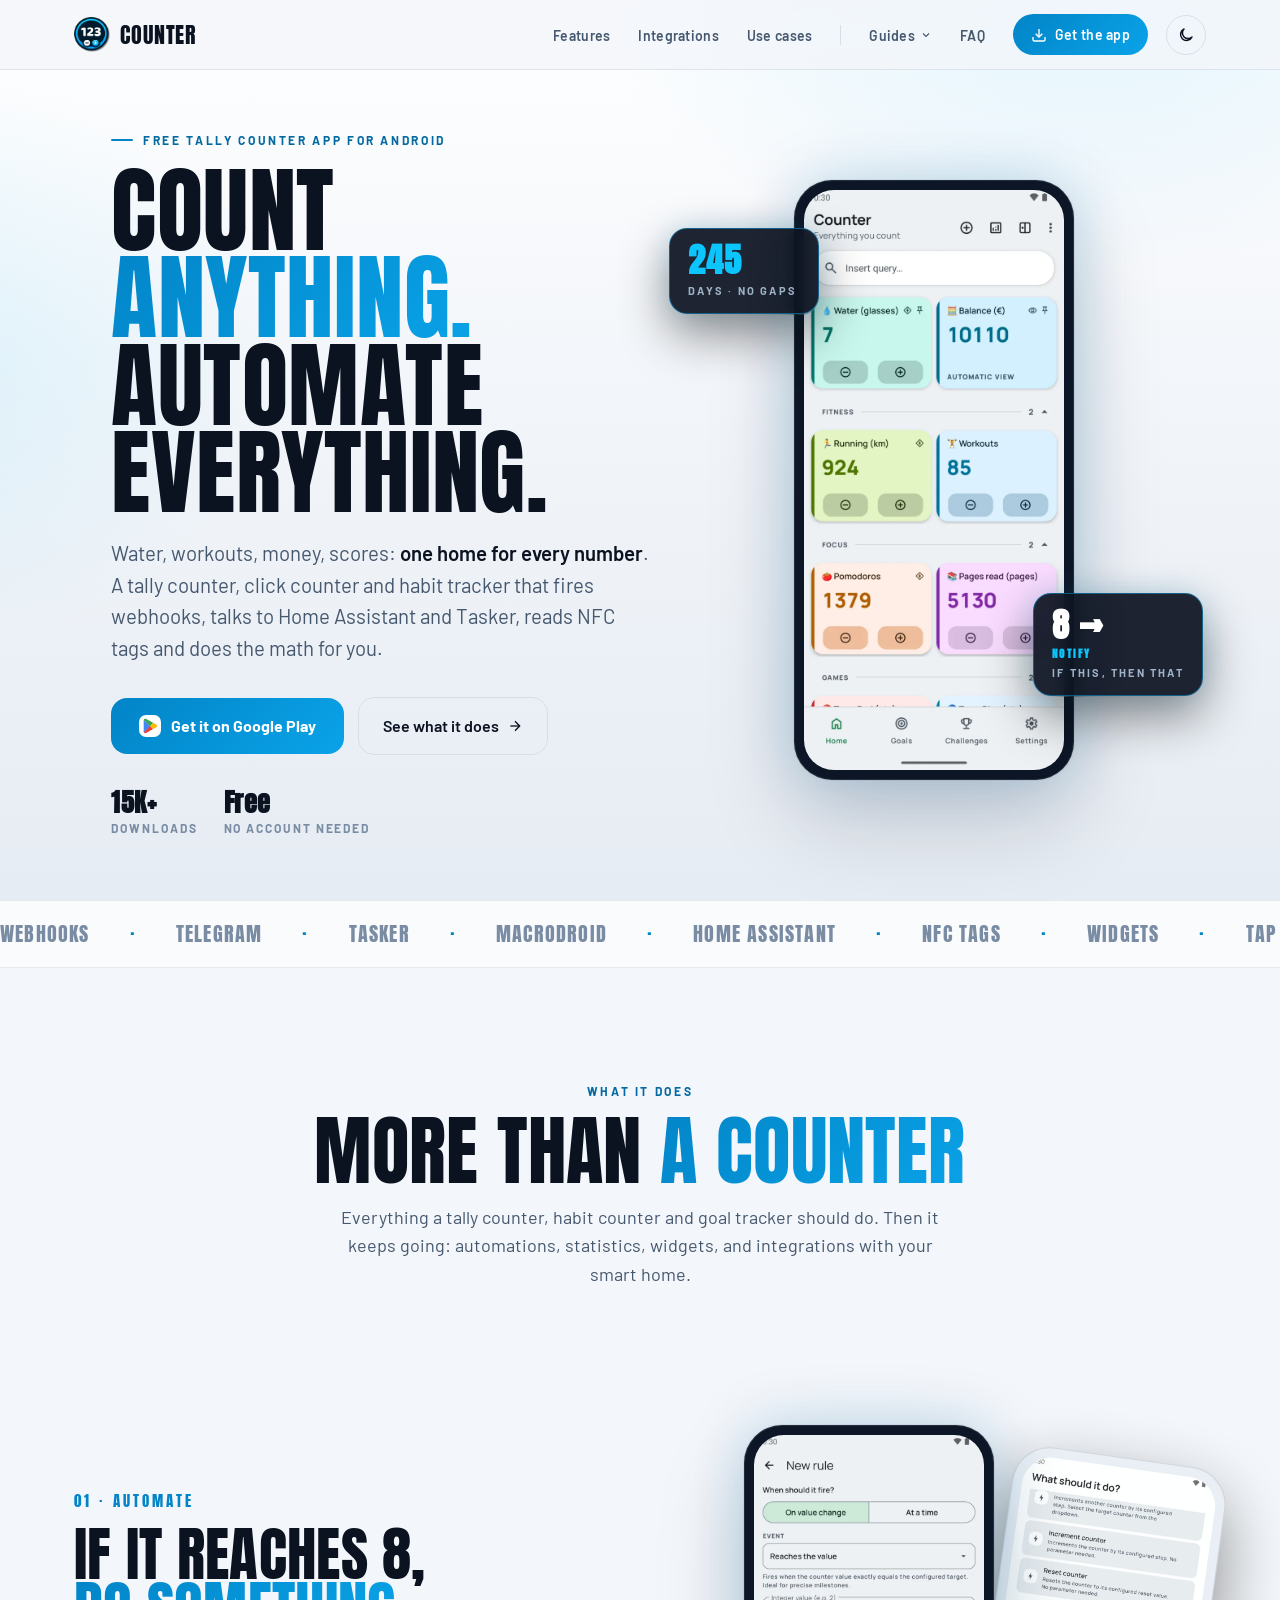
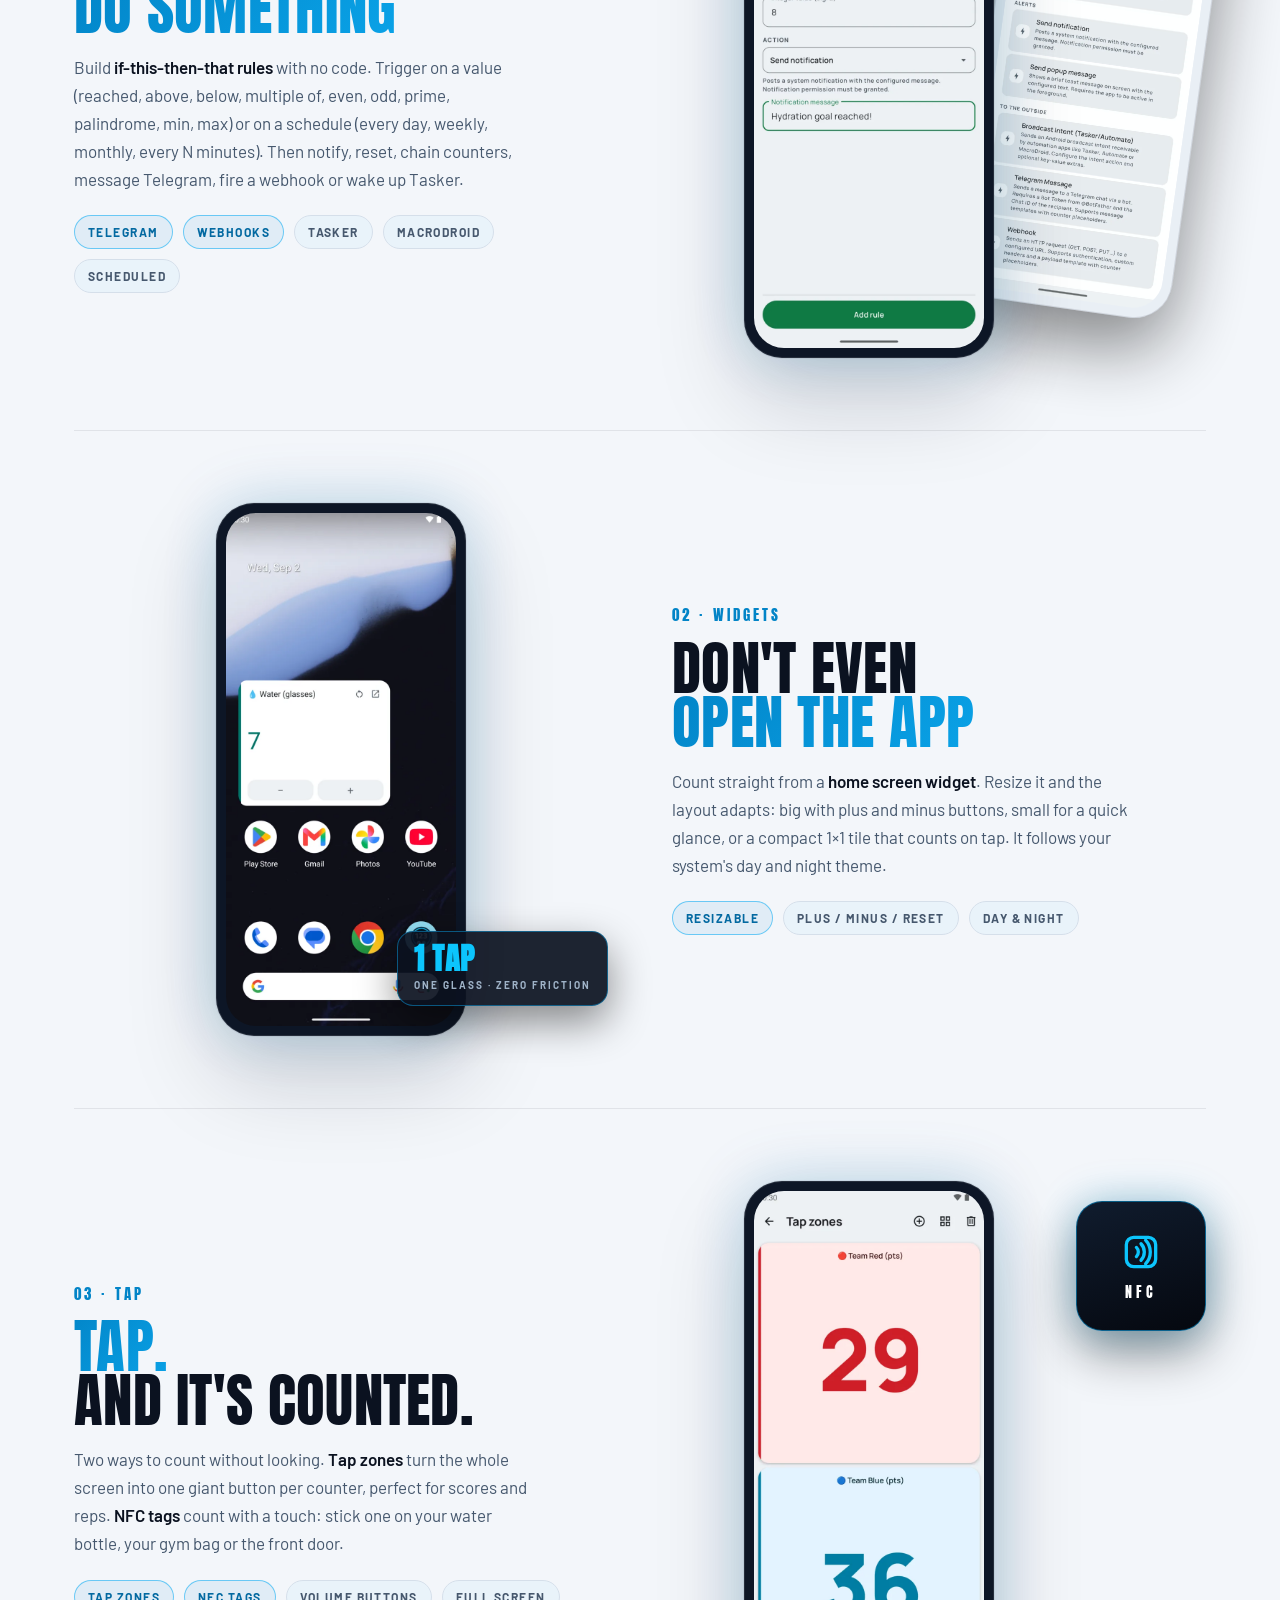
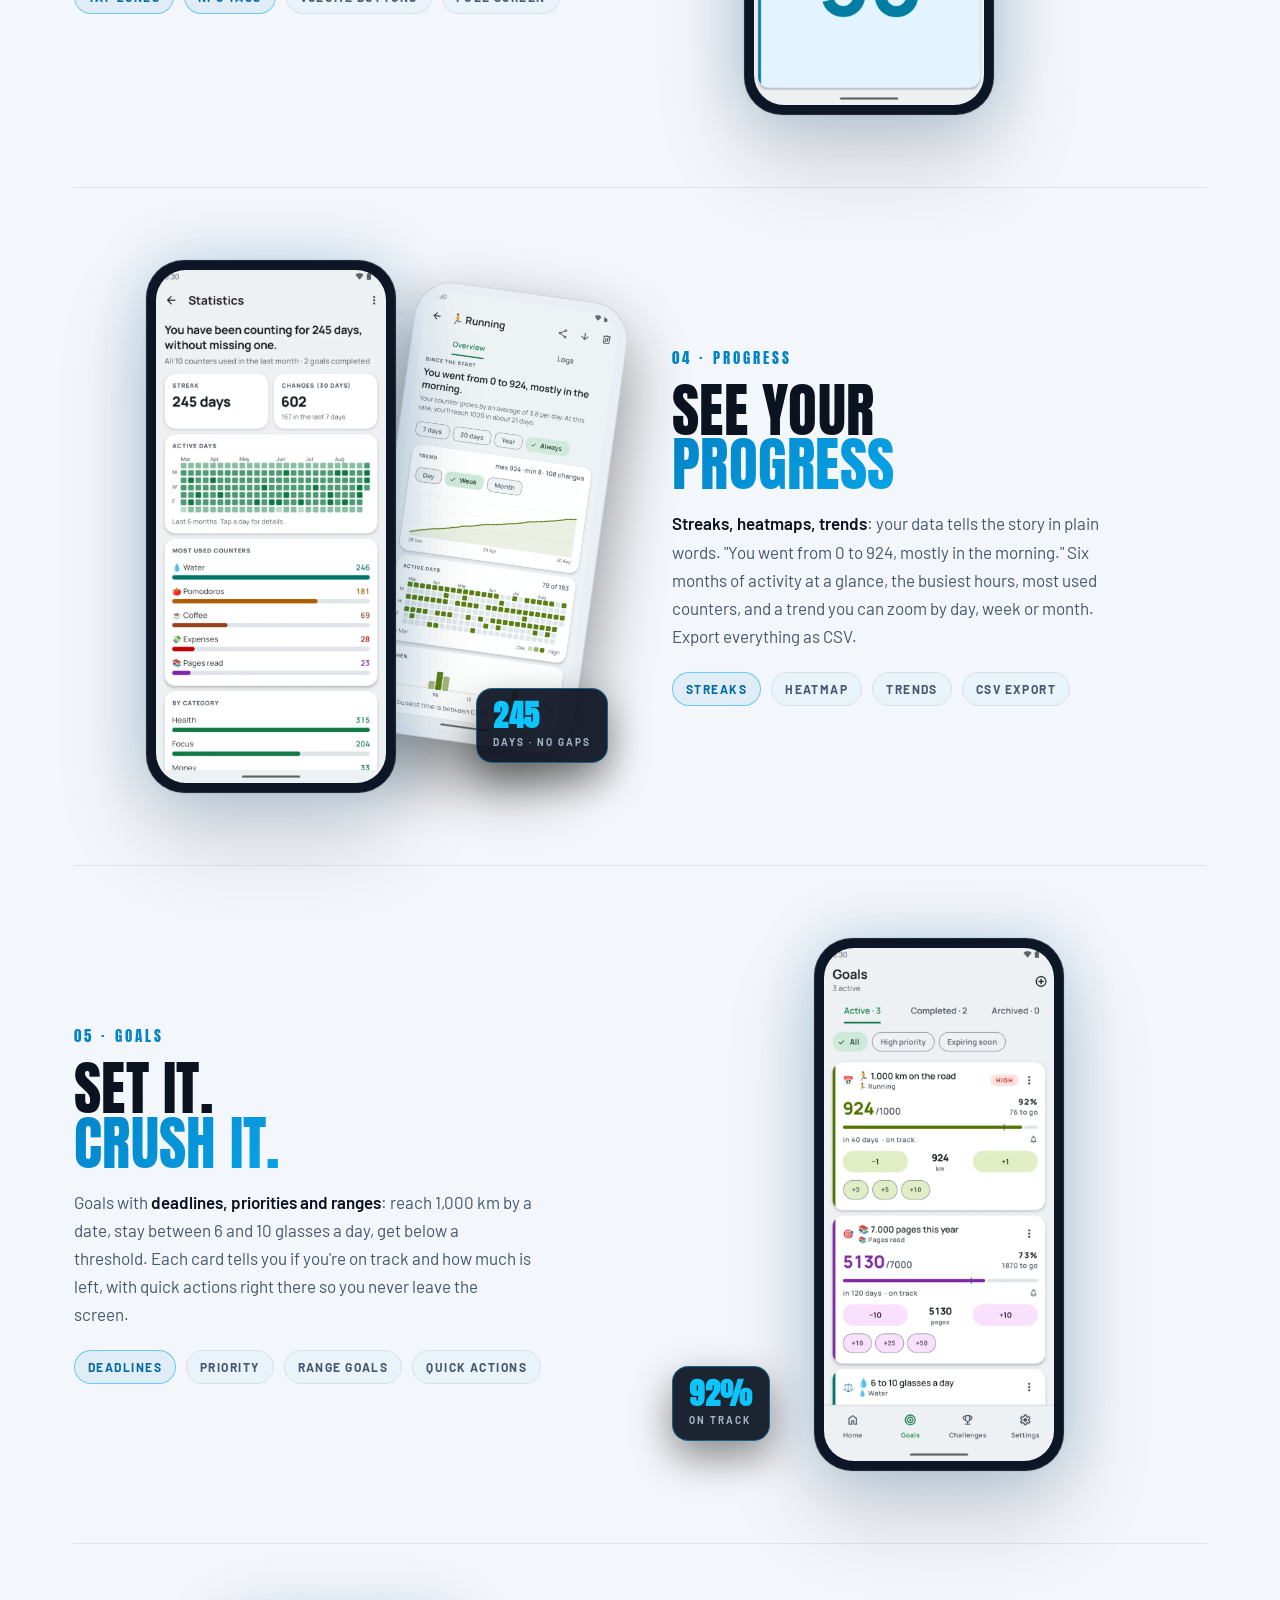
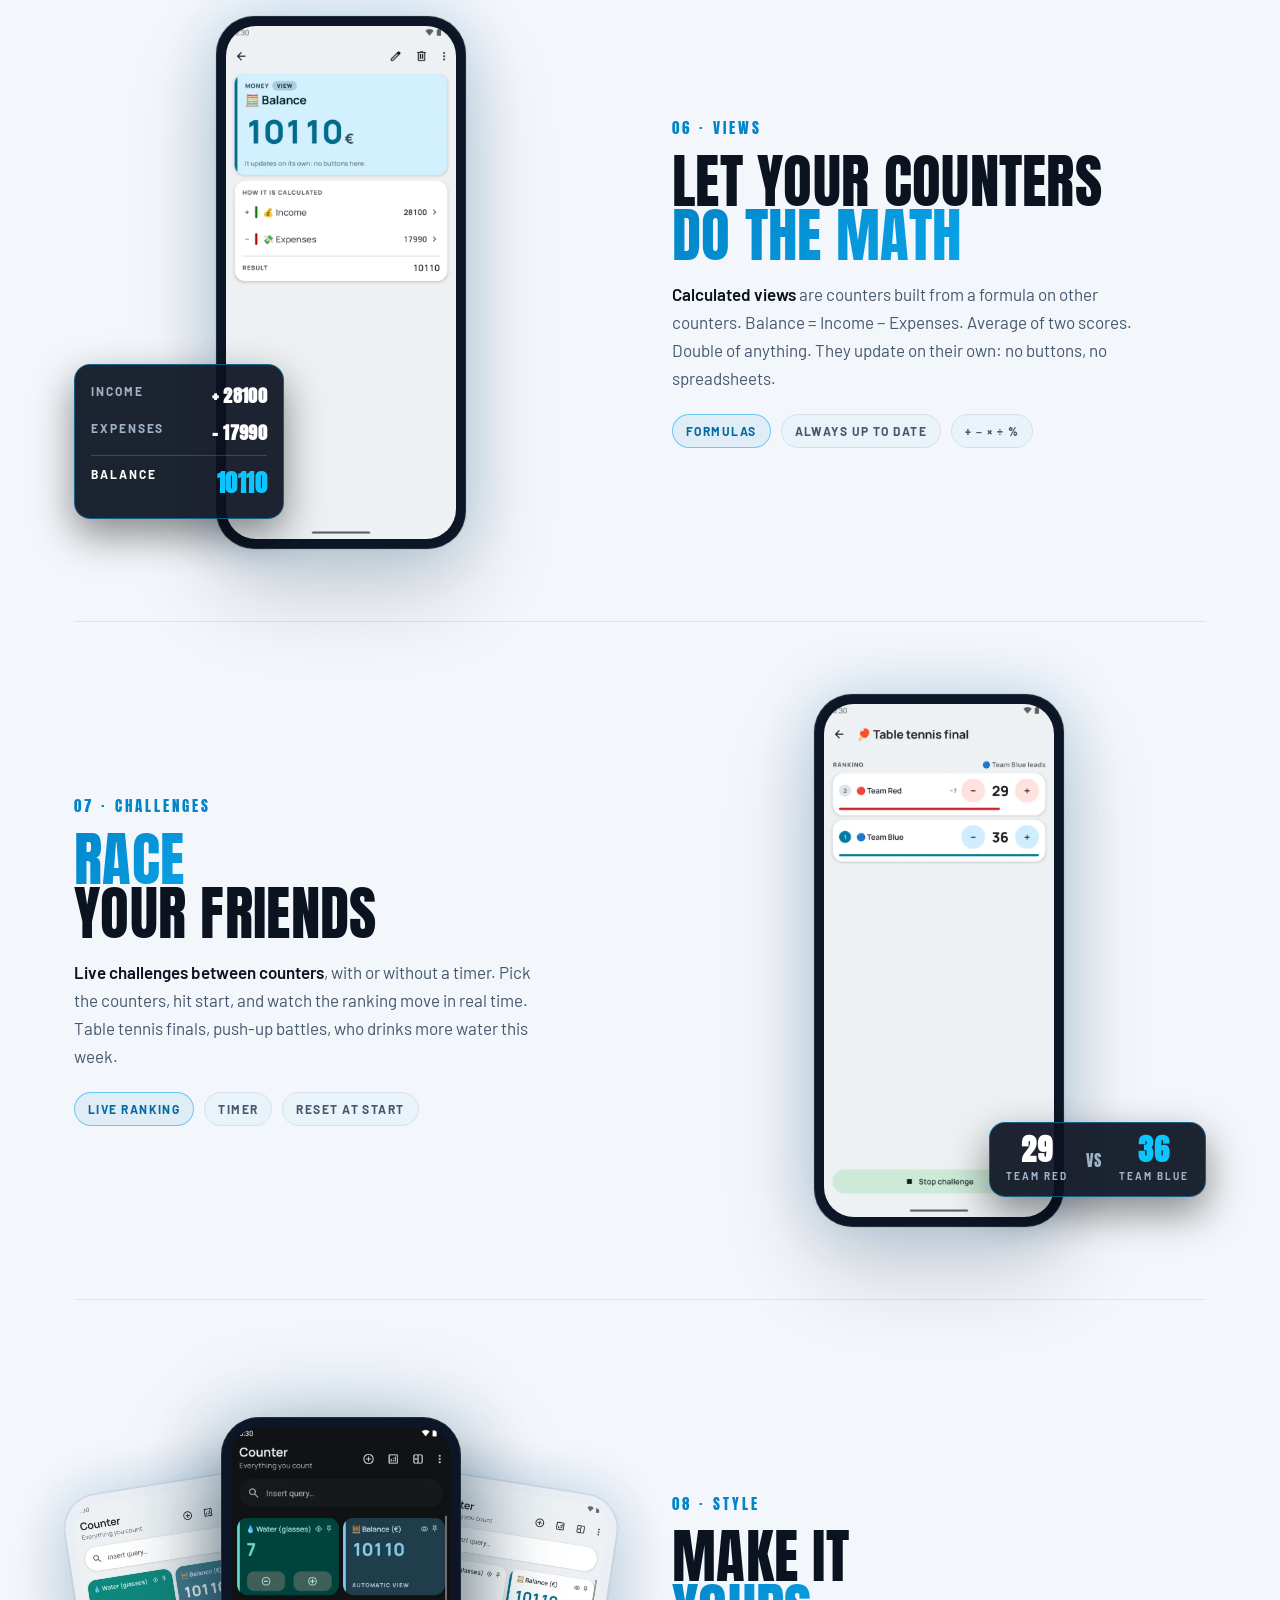
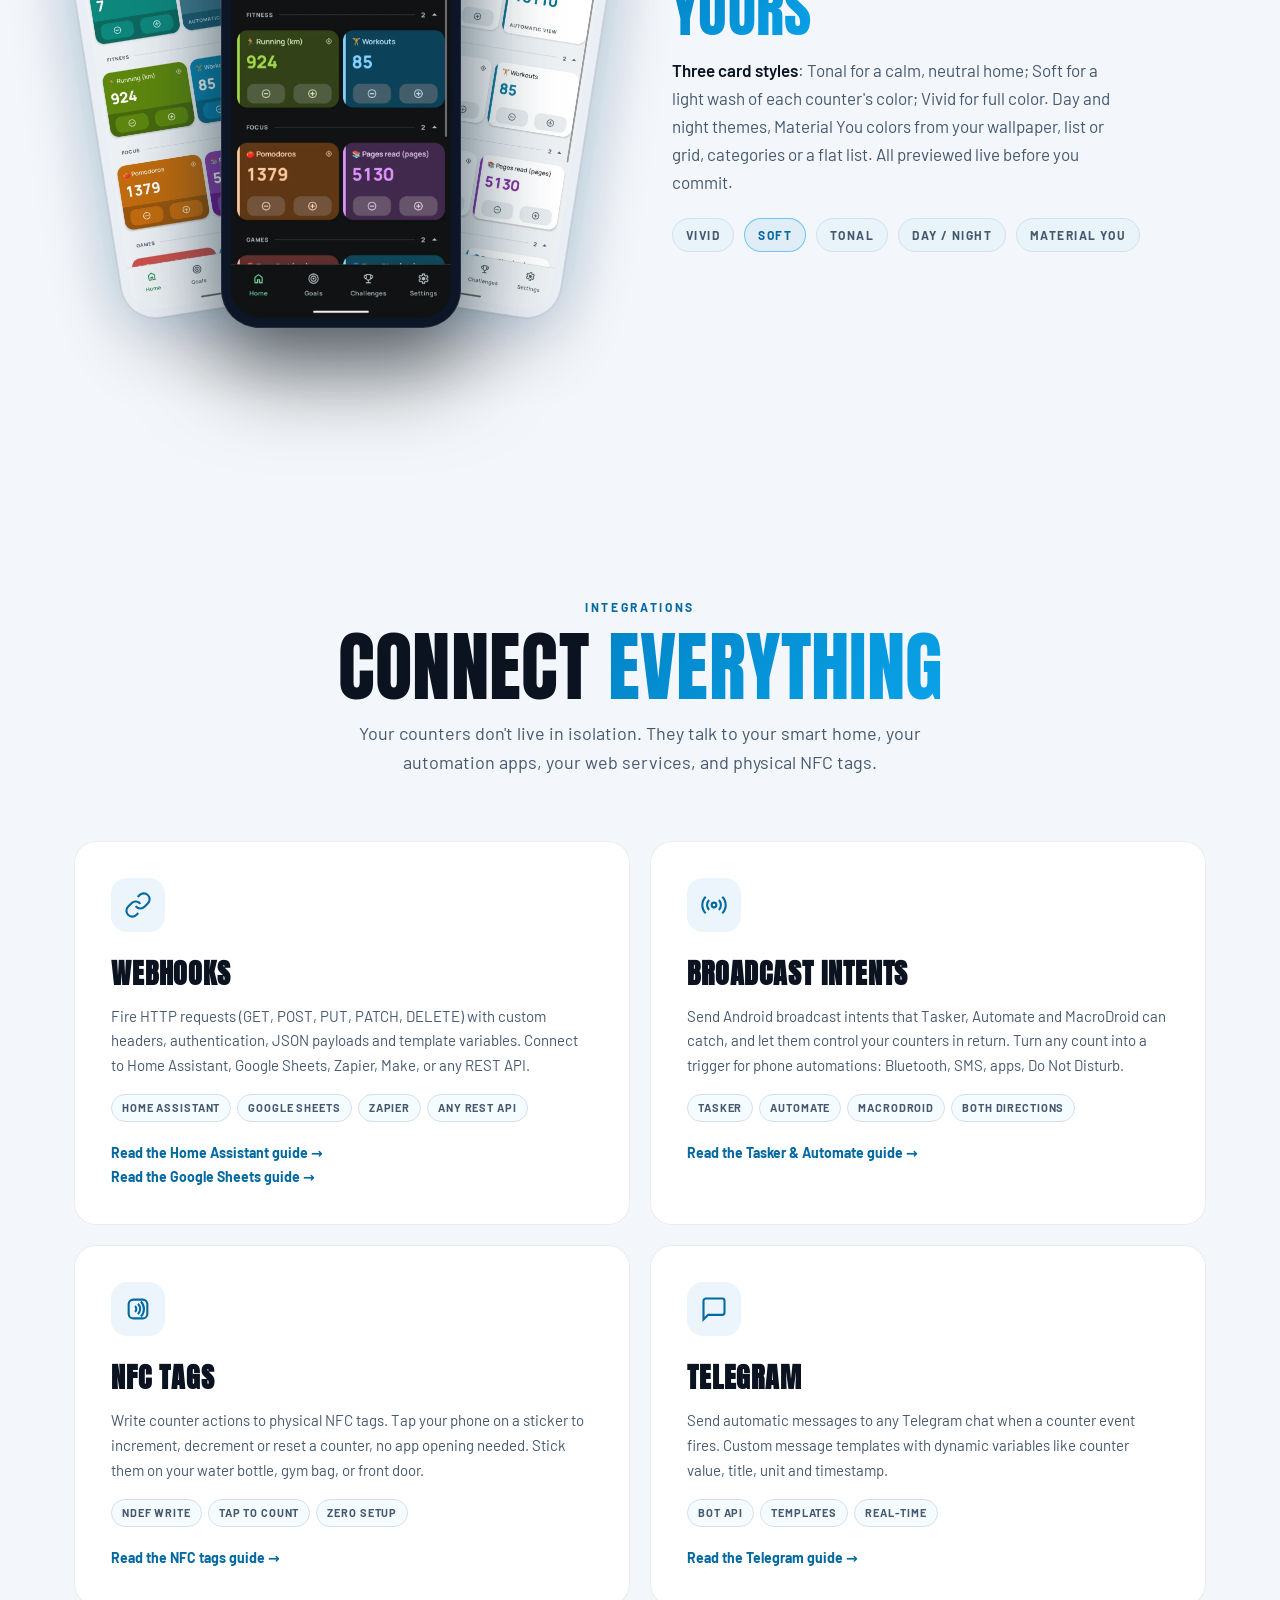
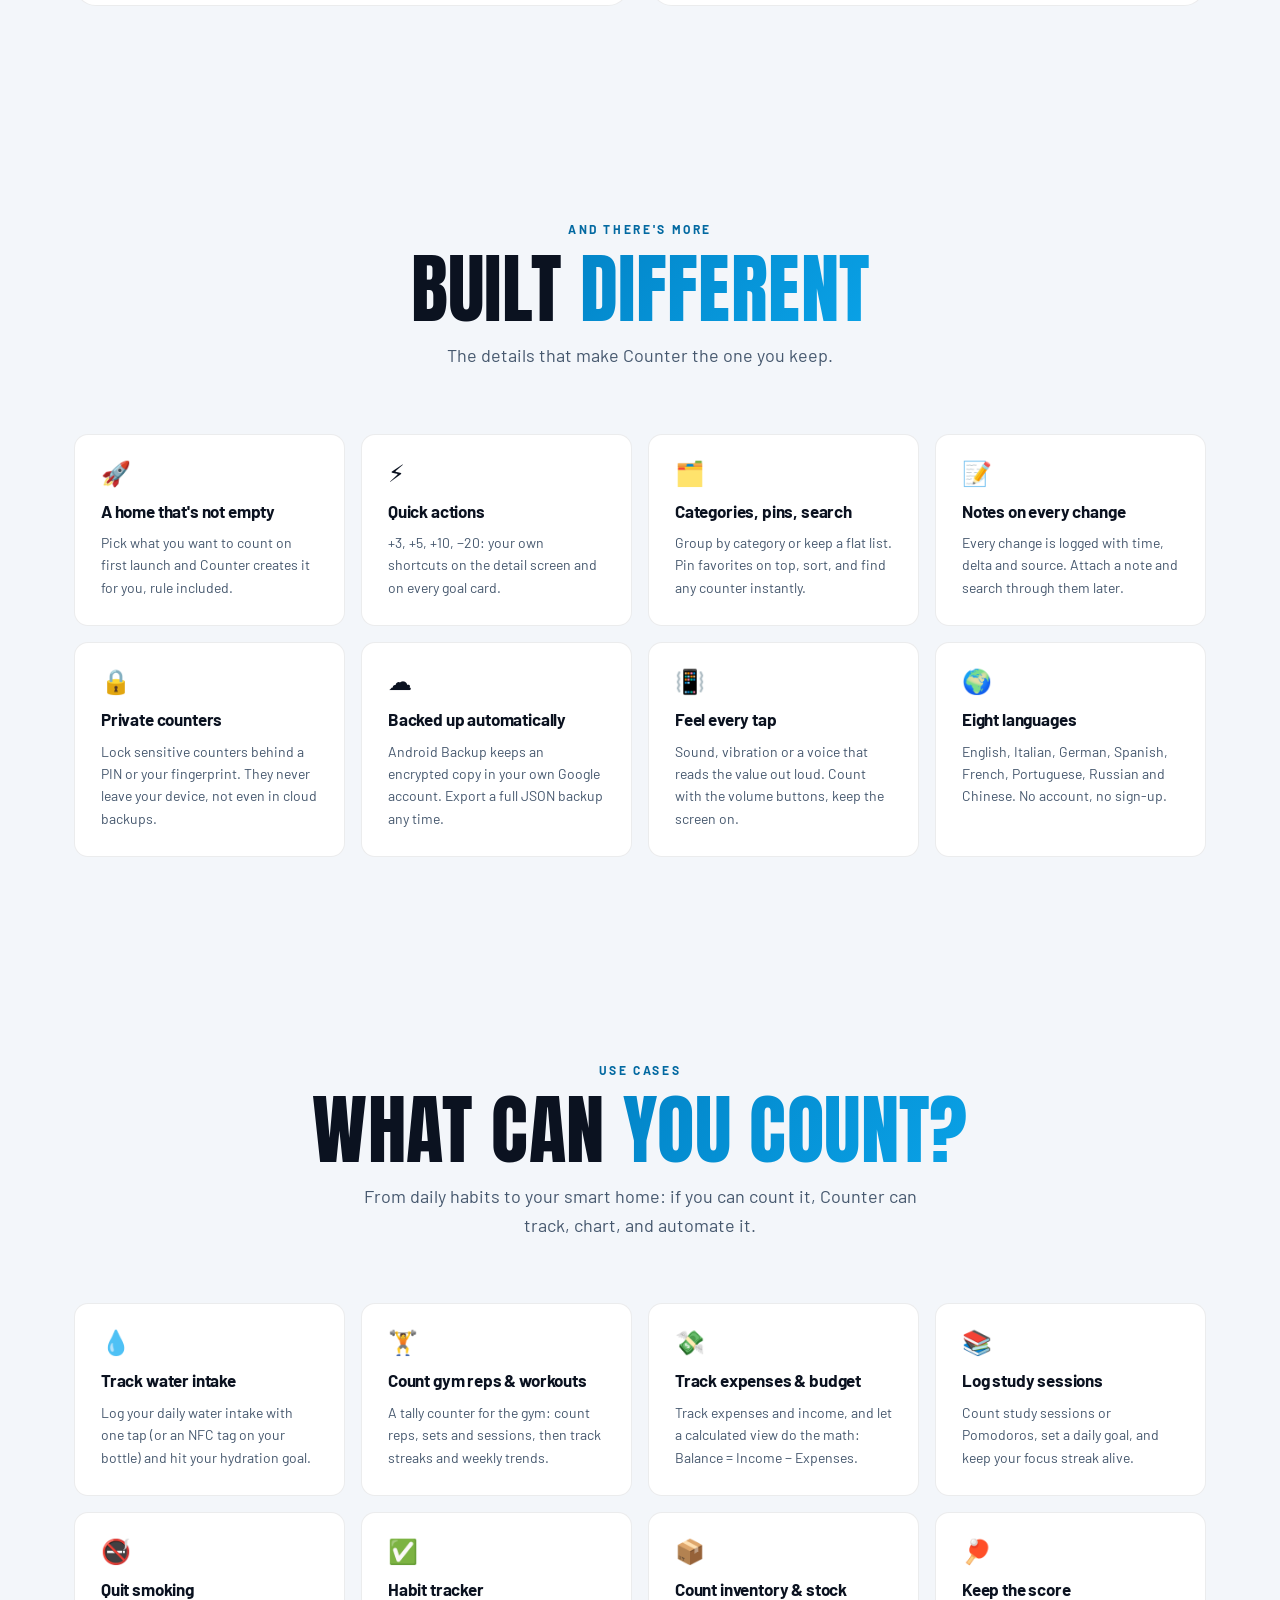
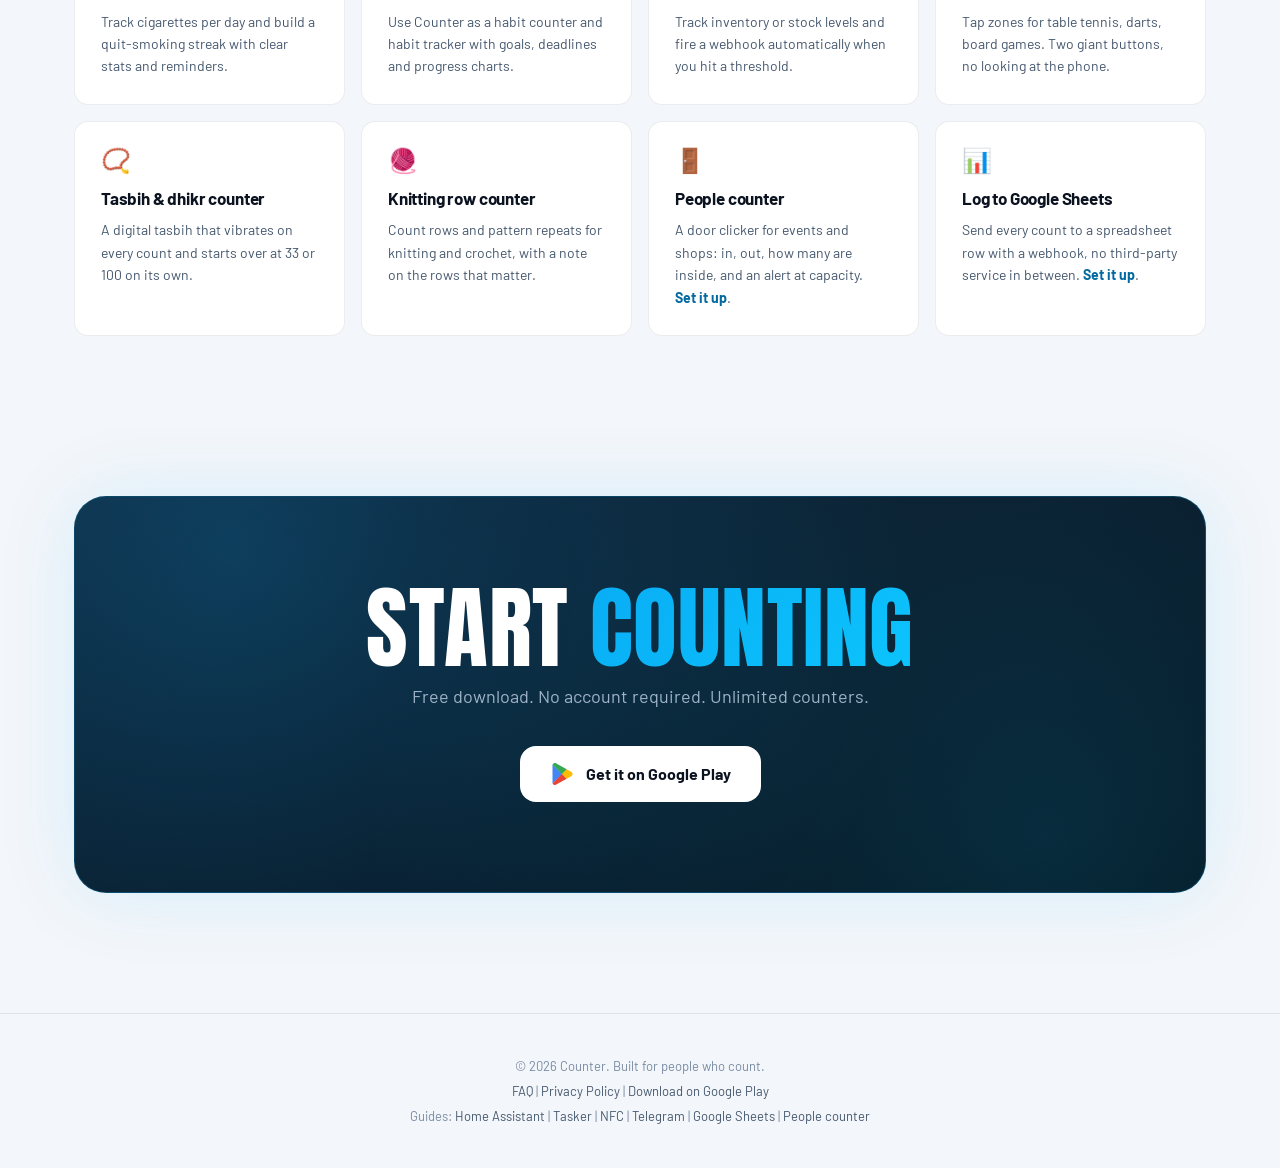
==== commit d8e66a2e: "Ottimizzazione SEO: title e H1 della home, guide Google Sheets e People counter, etichette e variabi" ====
--- a/index.html
+++ b/index.html
@@ -20,9 +20,9 @@
   })();
 </script>
 
-<title>Counter App: Track Habits, Goals & Finances with Smart Automations | Android</title>
-<meta name="description" content="Free Android counter app (tally counter) with webhooks, NFC tags, Tasker integration, Home Assistant support, automated actions, calculated views, goal tracking, streaks and statistics. Count anything, automate everything.">
-<meta name="keywords" content="counter app, tally counter, habit tracker, goal tracker android, counter with automations, webhook counter, NFC counter, tasker counter, home assistant counter, calculated counter, android widget counter, free counter app, smart home counter, streak tracker">
+<title>Counter App for Android: Tally Counter with Automations & Widgets</title>
+<meta name="description" content="Free tally counter and click counter app for Android. Count anything with one tap, a widget or an NFC tag, then automate it: webhooks, Tasker, Home Assistant, Telegram, goals, streaks and statistics.">
+<meta name="keywords" content="counter app, tally counter, click counter, clicker, habit tracker, goal tracker android, counter with automations, webhook counter, NFC counter, tasker counter, home assistant counter, calculated counter, android widget counter, free counter app, smart home counter, streak tracker">
 
 <!-- Canonical URL -->
 <link rel="canonical" href="https://counterautomate.com/">
@@ -62,14 +62,7 @@
   "downloadUrl": "https://play.google.com/store/apps/details?id=com.zipangulu.counter",
   "screenshot": "https://counterautomate.com/img/home.webp",
   "featureList": "Automated Events & Actions, Scheduled Automations, Calculated Counter Views, Goal Tracking, Streaks & Statistics, Home Screen Widgets, Tap Zones, NFC Tags, Webhooks, Telegram, Tasker Intents, Three Card Styles, Dark Mode, Material You, Categories, PIN & Biometric Lock, Automatic Backup",
-  "publisher": { "@id": "https://counterautomate.com/#organization" },
-  "aggregateRating": {
-    "@type": "AggregateRating",
-    "ratingValue": "5.0",
-    "ratingCount": "23",
-    "bestRating": "5",
-    "worstRating": "1"
-  }
+  "publisher": { "@id": "https://counterautomate.com/#organization" }
 }
 </script>
 
@@ -302,7 +295,10 @@
 .hero { position: relative; min-height: 100vh; display: flex; align-items: center; padding: 120px 0 60px; overflow: hidden; }
 .hero-grid { display: grid; grid-template-columns: 1.15fr 1fr; gap: 48px; align-items: center; }
 
-.hero h1 {
+/* the h1 holds the keyword line (kicker) and the slogan: only the slogan is display type */
+.hero h1 { font-size: inherit; font-weight: inherit; line-height: inherit; }
+.hero h1 .hero-slogan {
+  display: block;
   font-size: clamp(56px, 7.4vw, 104px);
   margin: 18px 0 22px;
   animation: fadeUp 0.8s ease-out 0.1s both;
@@ -385,7 +381,7 @@
 .ticker-item::after { content: '·'; color: var(--cyan); margin-left: 40px; }
 @keyframes ticker { from { transform: translateX(0); } to { transform: translateX(-50%); } }
 @media (prefers-reduced-motion: reduce) {
-  .ticker-track, .float, .stat-tile, .hero h1, .hero .lead, .hero-actions, .hero-proof, .hero-visual { animation: none !important; }
+  .ticker-track, .float, .stat-tile, .hero h1 .hero-slogan, .hero .lead, .hero-actions, .hero-proof, .hero-visual { animation: none !important; }
 }
 
 /* ===== SECTION HEADERS ===== */
@@ -499,6 +495,8 @@
 .highlight-icon { font-size: 24px; margin-bottom: 14px; line-height: 1; }
 .highlight-card h3 { font-size: 17px; font-weight: 700; margin-bottom: 8px; letter-spacing: -0.01em; }
 .highlight-card p { font-size: 14px; color: var(--text-2); line-height: 1.6; }
+.highlight-card a { color: var(--cyan-soft); font-weight: 700; text-decoration: none; white-space: nowrap; }
+.highlight-card a:hover { text-decoration: underline; }
 
 /* ===== CTA ===== */
 .cta { padding: 60px 0 120px; }
@@ -592,7 +590,7 @@
 }
 
 @media (max-width: 600px) {
-  .hero h1 { font-size: clamp(56px, 17vw, 84px); }
+  .hero h1 .hero-slogan { font-size: clamp(56px, 17vw, 84px); }
   .highlights-grid { grid-template-columns: 1fr; }
   .stat-tile { padding: 10px 14px; min-width: 120px; }
   .stat-tile b { font-size: 26px; }
@@ -644,6 +642,8 @@
           <li><a href="tasker-counter.html">Tasker &amp; Automate</a></li>
           <li><a href="nfc-counter.html">NFC tags</a></li>
           <li><a href="telegram-counter.html">Telegram</a></li>
+          <li><a href="google-sheets-counter.html">Google Sheets</a></li>
+          <li><a href="people-counter.html">People counter</a></li>
         </ul>
       </li>
       <li><a href="faq.html">FAQ</a></li>
@@ -673,10 +673,12 @@
   <div class="container">
     <div class="hero-grid">
       <div class="hero-content">
-        <span class="kicker">Free counter app for Android</span>
-        <h1 class="display">Count<br><span class="grad">anything.</span><br>Automate<br>everything.</h1>
+        <h1>
+          <span class="kicker">Free tally counter app for Android</span>
+          <span class="hero-slogan display">Count<br><span class="grad">anything.</span><br>Automate<br>everything.</span>
+        </h1>
         <p class="lead">
-          Water, workouts, money, scores: <strong>one home for every number</strong>. A tally counter, habit tracker and goal tracker that fires webhooks, talks to Home Assistant and Tasker, reads NFC tags and does the math for you.
+          Water, workouts, money, scores: <strong>one home for every number</strong>. A tally counter, click counter and habit tracker that fires webhooks, talks to Home Assistant and Tasker, reads NFC tags and does the math for you.
         </p>
         <div class="hero-actions">
           <a href="https://play.google.com/store/apps/details?id=com.zipangulu.counter" class="btn-primary" target="_blank" rel="noopener">
@@ -689,8 +691,7 @@
           </a>
         </div>
         <div class="hero-proof" aria-label="Google Play stats">
-          <div class="proof"><b>5.0 <span class="star">★</span></b><span>on Google Play</span></div>
-          <div class="proof"><b>10K+</b><span>downloads</span></div>
+          <div class="proof"><b>15K+</b><span>downloads</span></div>
           <div class="proof"><b>Free</b><span>no account needed</span></div>
         </div>
       </div>
@@ -897,7 +898,8 @@
         <h3>Webhooks</h3>
         <p>Fire HTTP requests (GET, POST, PUT, PATCH, DELETE) with custom headers, authentication, JSON payloads and template variables. Connect to Home Assistant, Google Sheets, Zapier, Make, or any REST API.</p>
         <div class="chips"><span class="chip">Home Assistant</span><span class="chip">Google Sheets</span><span class="chip">Zapier</span><span class="chip">Any REST API</span></div>
-        <a class="integration-link" href="home-assistant-counter.html">Read the Home Assistant guide →</a>
+        <a class="integration-link" href="home-assistant-counter.html">Read the Home Assistant guide →</a><br>
+        <a class="integration-link" href="google-sheets-counter.html">Read the Google Sheets guide →</a>
       </div>
       <div class="integration-card reveal">
         <div class="integration-icon">
@@ -970,6 +972,10 @@
       <div class="highlight-card reveal"><div class="highlight-icon">✅</div><h3>Habit tracker</h3><p>Use Counter as a habit counter and habit tracker with goals, deadlines and progress charts.</p></div>
       <div class="highlight-card reveal"><div class="highlight-icon">📦</div><h3>Count inventory &amp; stock</h3><p>Track inventory or stock levels and fire a webhook automatically when you hit a threshold.</p></div>
       <div class="highlight-card reveal"><div class="highlight-icon">🏓</div><h3>Keep the score</h3><p>Tap zones for table tennis, darts, board games. Two giant buttons, no looking at the phone.</p></div>
+      <div class="highlight-card reveal"><div class="highlight-icon">📿</div><h3>Tasbih &amp; dhikr counter</h3><p>A digital tasbih that vibrates on every count and starts over at 33 or 100 on its own.</p></div>
+      <div class="highlight-card reveal"><div class="highlight-icon">🧶</div><h3>Knitting row counter</h3><p>Count rows and pattern repeats for knitting and crochet, with a note on the rows that matter.</p></div>
+      <div class="highlight-card reveal"><div class="highlight-icon">🚪</div><h3>People counter</h3><p>A door clicker for events and shops: in, out, how many are inside, and an alert at capacity. <a href="people-counter.html">Set it up</a>.</p></div>
+      <div class="highlight-card reveal"><div class="highlight-icon">📊</div><h3>Log to Google Sheets</h3><p>Send every count to a spreadsheet row with a webhook, no third-party service in between. <a href="google-sheets-counter.html">Set it up</a>.</p></div>
     </div>
   </div>
 </section>
@@ -996,7 +1002,7 @@
   <div class="container">
     <p>© 2026 Counter. Built for people who count.
       <br><a href="faq.html">FAQ</a> | <a href="privacy-policy.html">Privacy Policy</a> | <a href="https://play.google.com/store/apps/details?id=com.zipangulu.counter" target="_blank" rel="noopener">Download on Google Play</a>
-      <br>Guides: <a href="home-assistant-counter.html">Home Assistant</a> | <a href="tasker-counter.html">Tasker</a> | <a href="nfc-counter.html">NFC</a> | <a href="telegram-counter.html">Telegram</a>
+      <br>Guides: <a href="home-assistant-counter.html">Home Assistant</a> | <a href="tasker-counter.html">Tasker</a> | <a href="nfc-counter.html">NFC</a> | <a href="telegram-counter.html">Telegram</a> | <a href="google-sheets-counter.html">Google Sheets</a> | <a href="people-counter.html">People counter</a>
     </p>
   </div>
 </footer>
